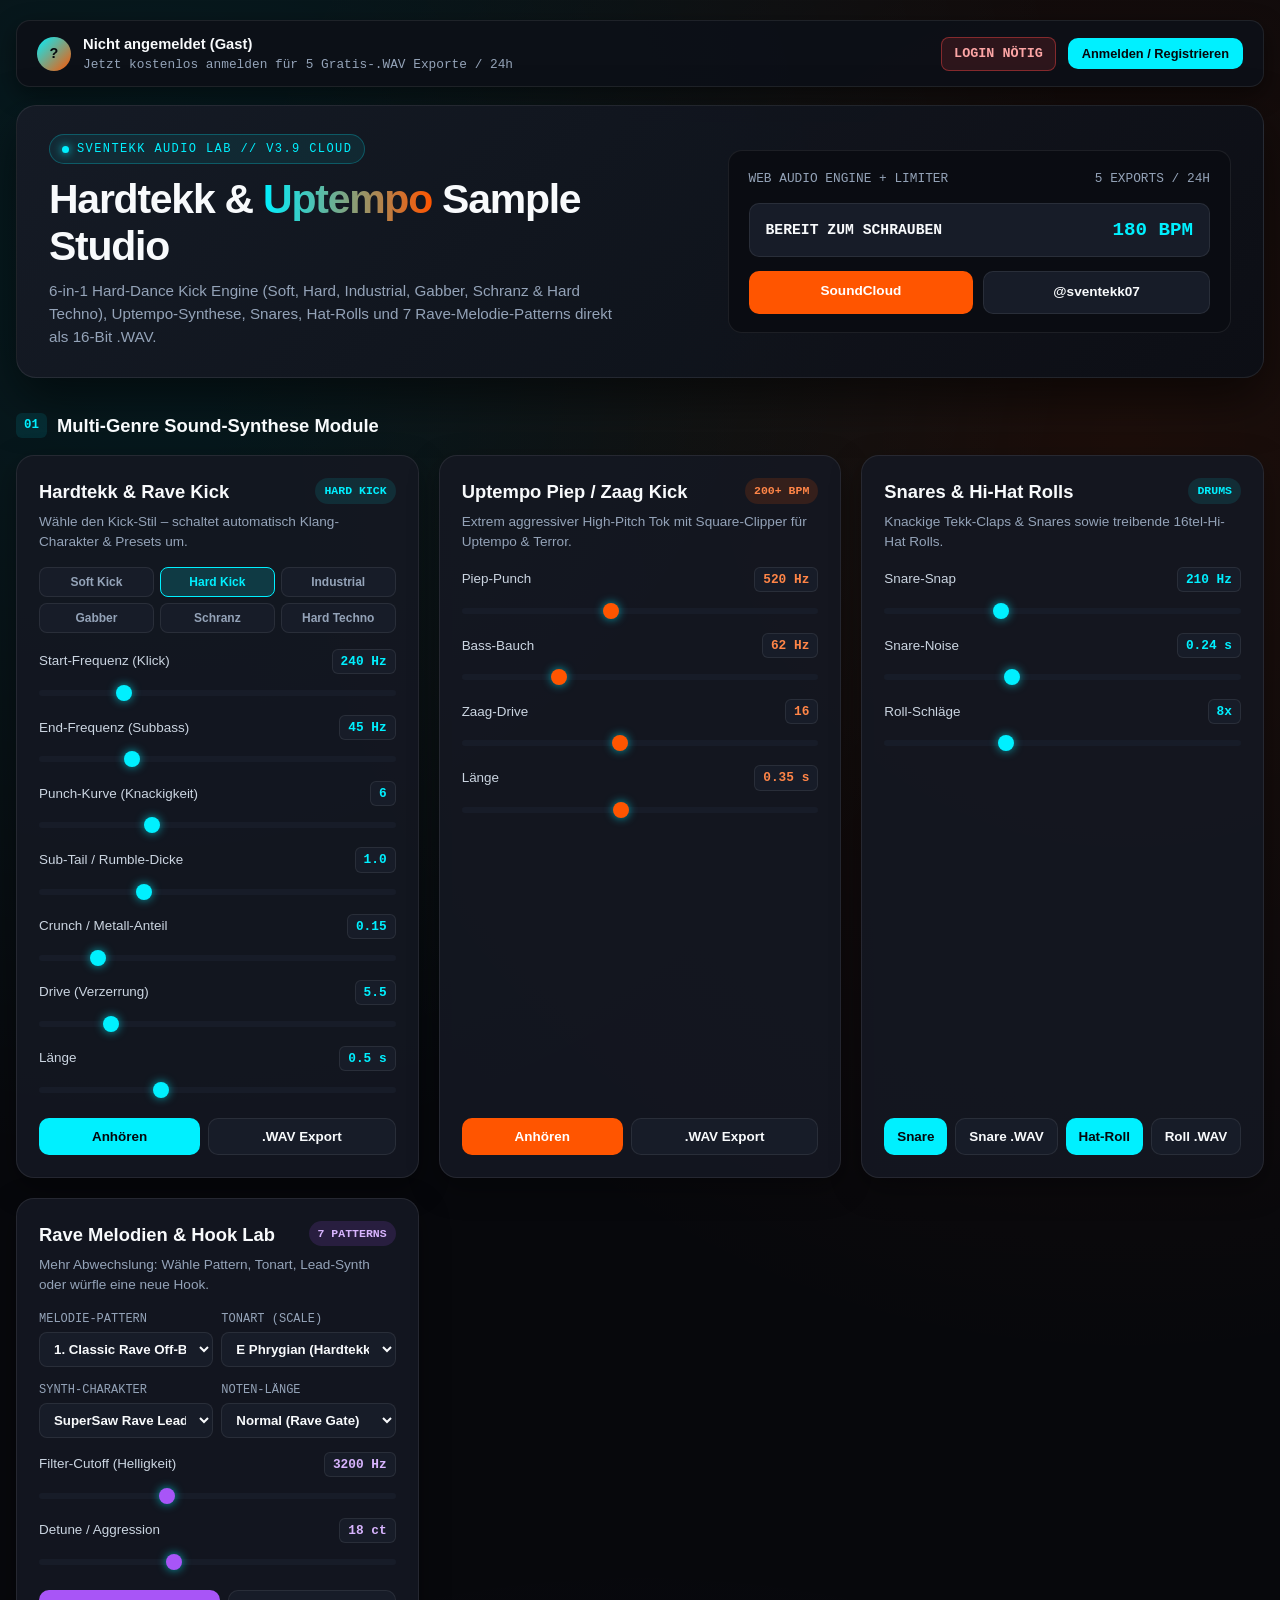
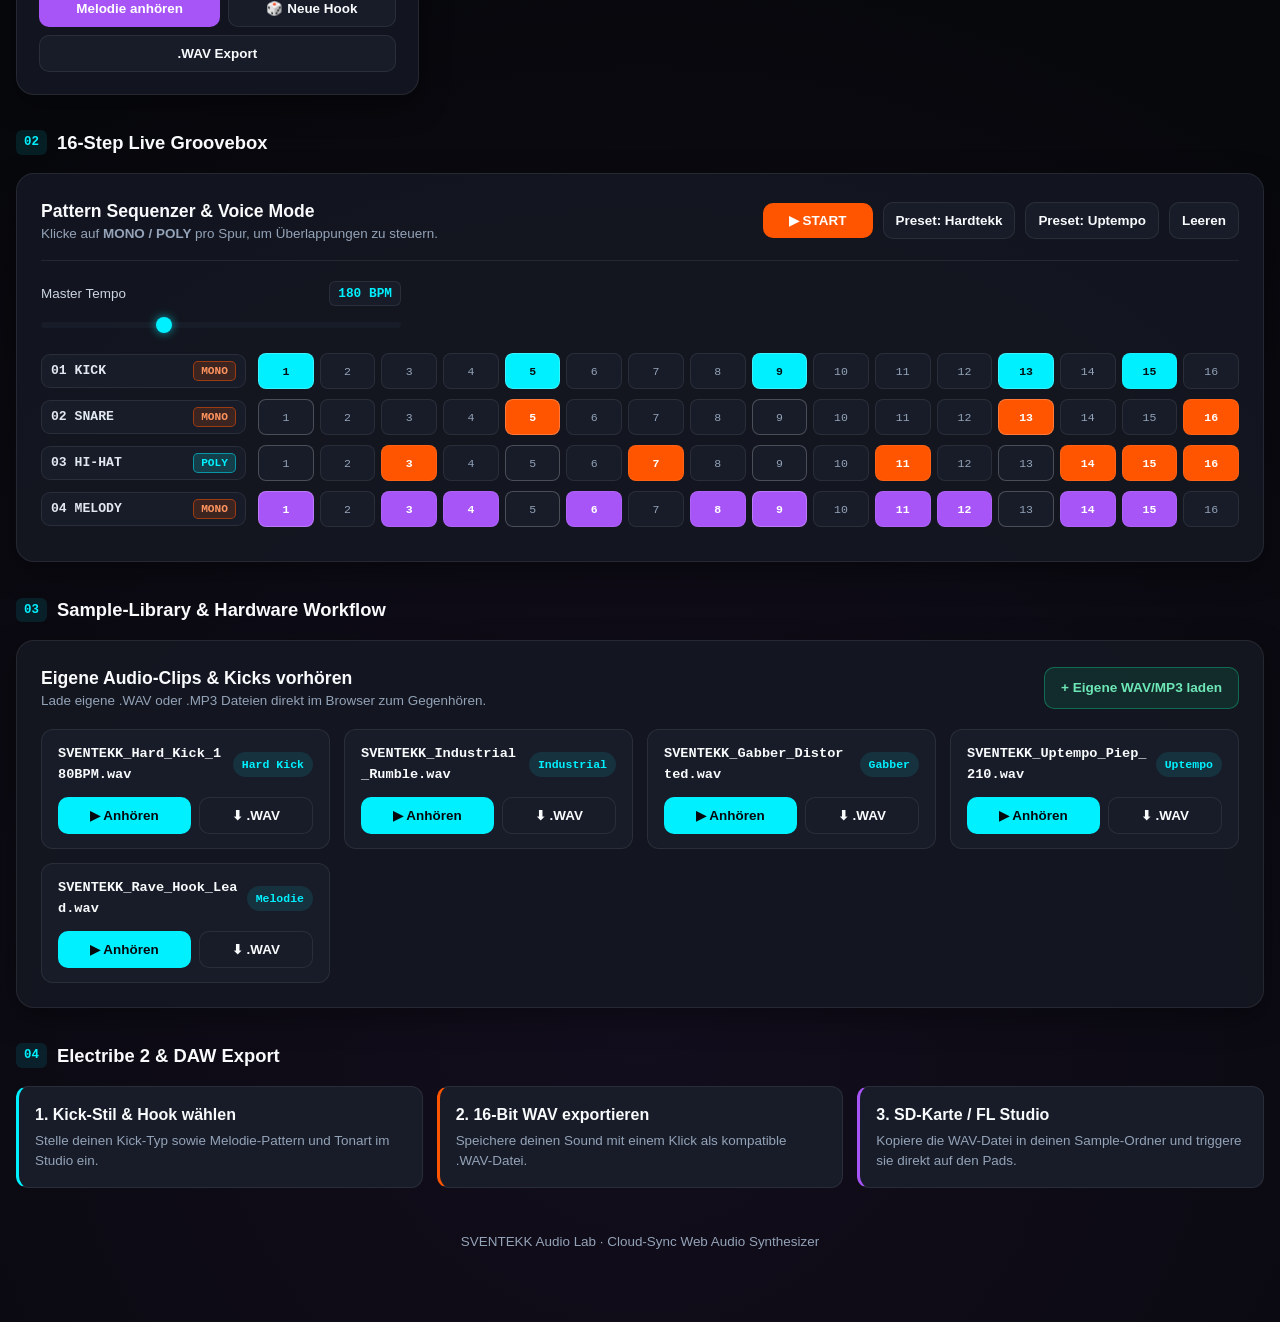
==== index.html @ d415428d "Add files via upload" ====
<!DOCTYPE html>
<html lang="de">
<head>
  <meta charset="UTF-8">
  <meta name="viewport" content="width=device-width, initial-scale=1.0, maximum-scale=5.0">
  <meta http-equiv="Content-Security-Policy" content="default-src 'self' 'unsafe-inline' blob: data:; connect-src 'self' https://zrdturntjcdvazyrrskk.supabase.co; media-src 'self' blob: data:; img-src 'self' data:;">
  <title>SVENTEKK // Hardtekk &amp; Uptempo Sample Studio</title>
  <style>
    :root {
      --bg-base: #07080c;
      --bg-surface: #0f1219;
      --bg-card: rgba(20, 24, 34, 0.9);
      --bg-input: #171c28;
      --border: rgba(255, 255, 255, 0.08);
      --border-hover: rgba(0, 240, 255, 0.38);
      --cyan: #00f0ff;
      --orange: #ff5500;
      --purple: #a855f7;
      --green: #10b981;
      --red: #ef4444;
      --text-main: #f8fafc;
      --text-dim: #94a3b8;
    }

    * {
      box-sizing: border-box;
      margin: 0;
      padding: 0;
    }

    html, body {
      max-width: 100%;
      overflow-x: hidden;
    }

    body {
      background-color: var(--bg-base);
      background-image:
        radial-gradient(circle at 12% 8%, rgba(0, 240, 255, 0.09), transparent 32%),
        radial-gradient(circle at 88% 15%, rgba(255, 85, 0, 0.09), transparent 34%),
        radial-gradient(circle at 50% 90%, rgba(168, 85, 247, 0.07), transparent 40%);
      color: var(--text-main);
      font-family: 'Inter', -apple-system, BlinkMacSystemFont, 'Segoe UI', Roboto, sans-serif;
      line-height: 1.5;
      padding: 20px 16px 70px;
    }

    .app-shell {
      max-width: 1280px;
      margin: 0 auto;
    }

    /* TOP ACCOUNT & CREDITS BAR */
    .account-topbar {
      background: rgba(13, 16, 24, 0.95);
      border: 1px solid var(--border);
      border-radius: 14px;
      padding: 12px 20px;
      margin-bottom: 18px;
      display: flex;
      flex-wrap: wrap;
      justify-content: space-between;
      align-items: center;
      gap: 12px;
      box-shadow: 0 8px 25px rgba(0, 0, 0, 0.45);
    }

    .user-info-group {
      display: flex;
      align-items: center;
      gap: 12px;
      flex-wrap: wrap;
    }

    .user-avatar {
      width: 34px;
      height: 34px;
      border-radius: 50%;
      background: linear-gradient(135deg, var(--cyan), var(--orange));
      color: #05080d;
      font-weight: 800;
      display: flex;
      align-items: center;
      justify-content: center;
      font-size: 0.9rem;
      flex-shrink: 0;
    }

    .credit-badge {
      font-family: monospace;
      font-size: 0.84rem;
      font-weight: 700;
      padding: 6px 12px;
      border-radius: 8px;
      background: rgba(0, 240, 255, 0.1);
      border: 1px solid rgba(0, 240, 255, 0.3);
      color: var(--cyan);
    }

    .credit-badge.empty {
      background: rgba(239, 68, 68, 0.14);
      border-color: rgba(239, 68, 68, 0.45);
      color: #fca5a5;
    }

    .credit-badge.vip {
      background: rgba(168, 85, 247, 0.16);
      border-color: rgba(168, 85, 247, 0.45);
      color: #e9d5ff;
    }

    .timer-text {
      font-family: monospace;
      font-size: 0.8rem;
      color: var(--text-dim);
    }

    /* MODAL OVERLAY */
    .modal-backdrop {
      position: fixed;
      inset: 0;
      background: rgba(4, 6, 10, 0.84);
      backdrop-filter: blur(8px);
      display: none;
      align-items: center;
      justify-content: center;
      padding: 16px;
      z-index: 9999;
      overflow-y: auto;
    }

    .modal-backdrop.open {
      display: flex;
    }

    .modal-card {
      width: 100%;
      max-width: 430px;
      background: #111520;
      border: 1px solid rgba(0, 240, 255, 0.28);
      border-radius: 18px;
      padding: 26px;
      box-shadow: 0 25px 60px rgba(0, 0, 0, 0.8);
      position: relative;
      margin: auto;
    }

    .modal-close {
      position: absolute;
      top: 12px;
      right: 14px;
      background: transparent;
      border: none;
      color: var(--text-dim);
      font-size: 1.5rem;
      width: 36px;
      height: 36px;
      cursor: pointer;
    }

    .auth-tabs {
      display: grid;
      grid-template-columns: 1fr 1fr;
      gap: 8px;
      background: var(--bg-input);
      padding: 5px;
      border-radius: 10px;
      margin: 16px 0;
    }

    .auth-tab {
      background: transparent;
      border: none;
      color: var(--text-dim);
      padding: 9px;
      border-radius: 7px;
      font-weight: 700;
      font-size: 0.85rem;
      cursor: pointer;
    }

    .auth-tab.active {
      background: var(--cyan);
      color: #05080d;
    }

    .form-field {
      display: flex;
      flex-direction: column;
      gap: 5px;
      margin-bottom: 12px;
    }

    .form-field label {
      font-size: 0.8rem;
      color: var(--text-dim);
      font-family: monospace;
    }

    .form-field input {
      background: var(--bg-input);
      border: 1px solid var(--border);
      border-radius: 9px;
      padding: 11px 12px;
      color: var(--text-main);
      font-size: 16px;
      outline: none;
    }

    .form-field input:focus {
      border-color: var(--cyan);
    }

    .security-note {
      font-size: 0.76rem;
      color: var(--text-dim);
      background: rgba(255, 255, 255, 0.03);
      border: 1px solid var(--border);
      padding: 8px 10px;
      border-radius: 8px;
      margin-bottom: 12px;
    }

    .auth-msg {
      font-size: 0.82rem;
      min-height: 20px;
      margin-bottom: 10px;
      color: #fca5a5;
      word-break: break-word;
    }

    /* HEADER */
    .hero-bar {
      background: linear-gradient(135deg, rgba(22, 27, 38, 0.95), rgba(12, 15, 22, 0.95));
      border: 1px solid var(--border);
      border-radius: 20px;
      padding: 28px 32px;
      margin-bottom: 30px;
      display: grid;
      grid-template-columns: 1.3fr 1fr;
      gap: 24px;
      align-items: center;
      box-shadow: 0 20px 50px rgba(0, 0, 0, 0.55);
    }

    .pill-badge {
      display: inline-flex;
      align-items: center;
      gap: 8px;
      font-family: monospace;
      font-size: 0.75rem;
      letter-spacing: 1.4px;
      text-transform: uppercase;
      color: var(--cyan);
      background: rgba(0, 240, 255, 0.08);
      border: 1px solid rgba(0, 240, 255, 0.25);
      padding: 5px 12px;
      border-radius: 999px;
      margin-bottom: 12px;
    }

    .live-dot {
      width: 7px;
      height: 7px;
      border-radius: 50%;
      background: var(--cyan);
      box-shadow: 0 0 8px var(--cyan);
    }

    h1 {
      font-size: clamp(1.8rem, 3.2vw, 2.6rem);
      font-weight: 800;
      letter-spacing: -0.03em;
      line-height: 1.15;
      margin-bottom: 10px;
    }

    h1 .accent {
      background: linear-gradient(90deg, var(--cyan), var(--orange));
      -webkit-background-clip: text;
      -webkit-text-fill-color: transparent;
    }

    .hero-desc {
      color: var(--text-dim);
      font-size: 0.95rem;
      max-width: 580px;
    }

    .studio-status-box {
      background: #0a0c12;
      border: 1px solid var(--border);
      border-radius: 14px;
      padding: 18px 20px;
      display: flex;
      flex-direction: column;
      gap: 14px;
    }

    .status-top {
      display: flex;
      justify-content: space-between;
      align-items: center;
      font-family: monospace;
      font-size: 0.8rem;
      color: var(--text-dim);
    }

    .status-display {
      display: flex;
      justify-content: space-between;
      align-items: center;
      gap: 10px;
      background: var(--bg-input);
      border: 1px solid var(--border);
      border-radius: 10px;
      padding: 12px 16px;
    }

    #studio-status-text {
      font-family: monospace;
      font-size: 0.92rem;
      font-weight: 700;
      color: var(--text-main);
    }

    .bpm-readout {
      font-family: monospace;
      font-size: 1.2rem;
      font-weight: 800;
      color: var(--cyan);
      white-space: nowrap;
    }

    .social-row {
      display: flex;
      gap: 10px;
      flex-wrap: wrap;
    }

    .nav-pill {
      flex: 1;
      text-align: center;
      text-decoration: none;
      font-size: 0.85rem;
      font-weight: 700;
      padding: 10px 14px;
      border-radius: 10px;
      transition: 0.2s ease;
    }

    .nav-pill.primary {
      background: var(--orange);
      color: #fff;
    }

    .nav-pill.secondary {
      background: var(--bg-input);
      color: var(--text-main);
      border: 1px solid var(--border);
    }

    /* SECTIONS */
    .section-head {
      display: flex;
      align-items: center;
      justify-content: space-between;
      margin: 34px 0 16px;
      gap: 12px;
    }

    .section-title {
      font-size: 1.15rem;
      font-weight: 700;
      display: flex;
      align-items: center;
      gap: 10px;
    }

    .section-num {
      font-family: monospace;
      font-size: 0.78rem;
      color: var(--cyan);
      background: rgba(0, 240, 255, 0.1);
      padding: 3px 8px;
      border-radius: 6px;
      flex-shrink: 0;
    }

    /* GENERATOR GRID */
    .modules-grid {
      display: grid;
      grid-template-columns: repeat(auto-fit, minmax(355px, 1fr));
      gap: 20px;
    }

    .synth-card {
      background: var(--bg-card);
      border: 1px solid var(--border);
      border-radius: 18px;
      padding: 22px;
      display: flex;
      flex-direction: column;
      justify-content: space-between;
      box-shadow: 0 10px 30px rgba(0, 0, 0, 0.35);
      transition: transform 0.2s ease, border-color 0.2s ease;
    }

    .synth-card:hover {
      transform: translateY(-3px);
      border-color: var(--border-hover);
    }

    .card-top {
      display: flex;
      justify-content: space-between;
      align-items: flex-start;
      gap: 8px;
      margin-bottom: 6px;
    }

    .card-top h3 {
      font-size: 1.15rem;
      font-weight: 700;
    }

    .chip {
      font-family: monospace;
      font-size: 0.72rem;
      font-weight: 700;
      padding: 4px 9px;
      border-radius: 999px;
      background: rgba(0, 240, 255, 0.1);
      color: var(--cyan);
      white-space: nowrap;
    }

    .chip.orange {
      background: rgba(255, 85, 0, 0.14);
      color: #ff8547;
    }

    .chip.purple {
      background: rgba(168, 85, 247, 0.15);
      color: #d8b4fe;
    }

    .card-sub {
      color: var(--text-dim);
      font-size: 0.85rem;
      margin-bottom: 14px;
    }

    .style-pills {
      display: grid;
      grid-template-columns: repeat(3, 1fr);
      gap: 6px;
      margin-bottom: 16px;
    }

    .style-btn {
      background: var(--bg-input);
      color: var(--text-dim);
      border: 1px solid var(--border);
      border-radius: 8px;
      padding: 7px 6px;
      font-size: 0.75rem;
      font-weight: 700;
      cursor: pointer;
      transition: 0.12s;
      text-align: center;
      touch-action: manipulation;
    }

    .style-btn.active {
      background: rgba(0, 240, 255, 0.16);
      border-color: var(--cyan);
      color: var(--cyan);
    }

    .select-row {
      display: grid;
      grid-template-columns: 1fr 1fr;
      gap: 8px;
      margin-bottom: 14px;
    }

    .select-group {
      display: flex;
      flex-direction: column;
      gap: 4px;
    }

    .select-group span {
      font-size: 0.75rem;
      color: var(--text-dim);
      font-family: monospace;
    }

    select {
      background: var(--bg-input);
      color: var(--text-main);
      border: 1px solid var(--border);
      border-radius: 8px;
      padding: 8px 10px;
      font-size: 0.83rem;
      font-weight: 600;
      outline: none;
      cursor: pointer;
      width: 100%;
    }

    .sliders {
      display: grid;
      gap: 12px;
      margin-bottom: 18px;
    }

    .slider-item label {
      display: flex;
      justify-content: space-between;
      align-items: center;
      font-size: 0.84rem;
      color: #cbd5e1;
      margin-bottom: 5px;
    }

    .val-pill {
      font-family: monospace;
      font-size: 0.8rem;
      font-weight: 700;
      color: var(--cyan);
      background: var(--bg-input);
      padding: 2px 8px;
      border-radius: 6px;
      border: 1px solid var(--border);
    }

    .orange-theme .val-pill { color: #ff8547; }
    .purple-theme .val-pill { color: #d8b4fe; }

    input[type="range"] {
      -webkit-appearance: none;
      width: 100%;
      height: 6px;
      background: var(--bg-input);
      border-radius: 999px;
      outline: none;
      touch-action: pan-y;
    }

    input[type="range"]::-webkit-slider-thumb {
      -webkit-appearance: none;
      width: 16px;
      height: 16px;
      border-radius: 50%;
      background: var(--cyan);
      cursor: pointer;
      box-shadow: 0 0 10px rgba(0, 240, 255, 0.65);
    }

    .orange-theme input[type="range"]::-webkit-slider-thumb { background: var(--orange); }
    .purple-theme input[type="range"]::-webkit-slider-thumb { background: var(--purple); }

    .actions {
      display: flex;
      flex-wrap: wrap;
      gap: 8px;
    }

    .btn {
      flex: 1 1 auto;
      padding: 10px 12px;
      font-size: 0.84rem;
      font-weight: 700;
      border: none;
      border-radius: 10px;
      cursor: pointer;
      transition: 0.15s ease;
      text-align: center;
      text-decoration: none;
      touch-action: manipulation;
    }

    .btn:active { transform: scale(0.97); }
    .btn:disabled { opacity: 0.55; cursor: not-allowed; }
    .btn-cyan { background: var(--cyan); color: #05080d; }
    .btn-orange { background: var(--orange); color: #ffffff; }
    .btn-purple { background: var(--purple); color: #ffffff; }
    .btn-ghost { background: var(--bg-input); color: var(--text-main); border: 1px solid var(--border); }

    /* SEQUENZER */
    .panel-box {
      background: var(--bg-card);
      border: 1px solid var(--border);
      border-radius: 18px;
      padding: 24px;
      box-shadow: 0 10px 30px rgba(0, 0, 0, 0.35);
    }

    .seq-header {
      display: flex;
      flex-wrap: wrap;
      justify-content: space-between;
      align-items: center;
      gap: 14px;
      margin-bottom: 20px;
      padding-bottom: 16px;
      border-bottom: 1px solid var(--border);
    }

    .seq-tools {
      display: flex;
      flex-wrap: wrap;
      align-items: center;
      gap: 10px;
    }

    .seq-row {
      display: grid;
      grid-template-columns: 205px 1fr;
      align-items: center;
      gap: 12px;
      margin-bottom: 10px;
    }

    .seq-track-controls {
      display: flex;
      align-items: center;
      justify-content: space-between;
      gap: 6px;
      background: var(--bg-input);
      padding: 6px 9px;
      border-radius: 9px;
      border: 1px solid var(--border);
    }

    .seq-label {
      font-family: monospace;
      font-size: 0.82rem;
      font-weight: 700;
      color: #e2e8f0;
    }

    .voice-btn {
      font-family: monospace;
      font-size: 0.7rem;
      font-weight: 800;
      padding: 3px 7px;
      border-radius: 5px;
      cursor: pointer;
      border: 1px solid rgba(255, 85, 0, 0.5);
      background: rgba(255, 85, 0, 0.16);
      color: #ff945e;
      touch-action: manipulation;
    }

    .voice-btn.poly {
      border-color: rgba(0, 240, 255, 0.5);
      background: rgba(0, 240, 255, 0.16);
      color: var(--cyan);
    }

    .seq-steps {
      display: grid;
      grid-template-columns: repeat(16, 1fr);
      gap: 6px;
    }

    .step-btn {
      height: 36px;
      background: var(--bg-input);
      border: 1px solid var(--border);
      border-radius: 8px;
      cursor: pointer;
      display: flex;
      align-items: center;
      justify-content: center;
      font-family: monospace;
      font-size: 0.72rem;
      color: var(--text-dim);
      user-select: none;
      touch-action: manipulation;
    }

    .step-btn:nth-child(4n + 1) { border-color: rgba(255, 255, 255, 0.22); }
    .step-btn.on { background: var(--orange); color: #ffffff; font-weight: 700; }
    .step-btn.on.cyan { background: var(--cyan); color: #041014; }
    .step-btn.on.purple { background: var(--purple); color: #ffffff; }
    .step-btn.now { outline: 2px solid #ffffff; transform: scale(1.07); }

    /* SAMPLE LIBRARY */
    .library-header {
      display: flex;
      flex-wrap: wrap;
      justify-content: space-between;
      align-items: center;
      gap: 14px;
      margin-bottom: 18px;
    }

    .upload-btn {
      background: rgba(16, 185, 129, 0.14);
      border: 1px solid rgba(16, 185, 129, 0.45);
      color: #6ee7b7;
      padding: 10px 16px;
      border-radius: 10px;
      font-size: 0.85rem;
      font-weight: 700;
      cursor: pointer;
      display: inline-flex;
      align-items: center;
      gap: 8px;
    }

    .sample-grid {
      display: grid;
      grid-template-columns: repeat(auto-fit, minmax(280px, 1fr));
      gap: 14px;
    }

    .sample-item {
      background: var(--bg-input);
      border: 1px solid var(--border);
      border-radius: 12px;
      padding: 14px 16px;
      display: flex;
      flex-direction: column;
      gap: 12px;
    }

    .sample-top {
      display: flex;
      justify-content: space-between;
      align-items: center;
      gap: 8px;
    }

    .sample-title {
      font-family: monospace;
      font-size: 0.85rem;
      font-weight: 700;
      color: var(--text-main);
      word-break: break-all;
    }

    .workflow-grid {
      display: grid;
      grid-template-columns: repeat(auto-fit, minmax(250px, 1fr));
      gap: 14px;
    }

    .wf-step {
      background: var(--bg-input);
      border: 1px solid var(--border);
      border-left: 3px solid var(--cyan);
      border-radius: 12px;
      padding: 16px;
    }

    /* VIP ADMIN LOGINS TABLE */
    .admin-table {
      width: 100%;
      border-collapse: collapse;
      font-family: monospace;
      font-size: 0.82rem;
      margin-top: 12px;
    }

    .admin-table th, .admin-table td {
      text-align: left;
      padding: 10px 12px;
      border-bottom: 1px solid var(--border);
    }

    .admin-table th {
      color: var(--cyan);
      background: var(--bg-input);
    }

    footer {
      text-align: center;
      color: var(--text-dim);
      font-size: 0.84rem;
      margin-top: 44px;
    }

    /* =========================================================================
       MOBILE OPTIMIERUNG (SMARTPHONES)
       ========================================================================= */
    @media (max-width: 767px) {
      body { padding: 10px 10px 44px; }
      .account-topbar { padding: 8px 10px; margin-bottom: 10px; border-radius: 10px; gap: 8px; }
      .user-avatar { width: 28px; height: 28px; font-size: 0.78rem; }
      .credit-badge { font-size: 0.72rem; padding: 4px 8px; }
      .timer-text { font-size: 0.7rem; }
      .hero-bar { grid-template-columns: 1fr; padding: 14px; gap: 12px; margin-bottom: 16px; border-radius: 14px; }
      .pill-badge { font-size: 0.65rem; padding: 3px 9px; margin-bottom: 6px; }
      h1 { font-size: 1.35rem; margin-bottom: 4px; }
      .hero-desc { font-size: 0.78rem; line-height: 1.35; }
      .studio-status-box { padding: 10px 12px; gap: 8px; }
      .status-display { padding: 8px 10px; }
      #studio-status-text { font-size: 0.78rem; }
      .bpm-readout { font-size: 0.95rem; }
      .nav-pill { padding: 7px 10px; font-size: 0.75rem; }
      .section-head { margin: 18px 0 10px; }
      .section-title { font-size: 0.95rem; }
      .modules-grid { grid-template-columns: 1fr; gap: 12px; }
      .synth-card { padding: 13px; border-radius: 13px; }
      .card-top h3 { font-size: 0.98rem; }
      .card-sub { font-size: 0.75rem; margin-bottom: 9px; }
      .style-pills { gap: 4px; margin-bottom: 10px; }
      .style-btn { padding: 5px 4px; font-size: 0.68rem; }
      .select-row { gap: 6px; margin-bottom: 9px; }
      select { padding: 6px 8px; font-size: 0.76rem; }
      .sliders { gap: 7px; margin-bottom: 11px; }
      .slider-item label { font-size: 0.75rem; margin-bottom: 3px; }
      .val-pill { font-size: 0.7rem; padding: 1px 6px; }
      input[type="range"] { height: 5px; }
      input[type="range"]::-webkit-slider-thumb { width: 14px; height: 14px; }
      .btn { padding: 7px 9px; font-size: 0.76rem; border-radius: 8px; }
      .panel-box { padding: 13px; border-radius: 13px; }
      .seq-header { margin-bottom: 12px; padding-bottom: 10px; gap: 8px; }
      .seq-row { grid-template-columns: 1fr; gap: 5px; margin-bottom: 8px; }
      .seq-steps { grid-template-columns: repeat(8, 1fr); gap: 4px; }
      .step-btn { height: 28px; font-size: 0.66rem; border-radius: 6px; }
      .sample-grid, .workflow-grid { grid-template-columns: 1fr; gap: 10px; }
      .modal-card { padding: 18px 16px; }
    }

    @media (max-width: 960px) and (max-height: 540px) and (orientation: landscape) {
      body { padding: 8px 12px 30px; }
      .account-topbar { padding: 6px 12px; margin-bottom: 8px; border-radius: 10px; }
      .user-avatar { width: 24px; height: 24px; font-size: 0.72rem; }
      .credit-badge { font-size: 0.7rem; padding: 3px 7px; }
      .timer-text { font-size: 0.68rem; }
      .hero-bar { grid-template-columns: 1.2fr 1fr; padding: 12px 14px; gap: 12px; margin-bottom: 14px; border-radius: 12px; }
      .pill-badge { font-size: 0.62rem; padding: 2px 8px; margin-bottom: 4px; }
      h1 { font-size: 1.2rem; margin-bottom: 3px; }
      .hero-desc { font-size: 0.72rem; line-height: 1.3; }
      .studio-status-box { padding: 8px 10px; gap: 6px; }
      .status-top { font-size: 0.66rem; }
      .status-display { padding: 6px 8px; }
      #studio-status-text { font-size: 0.72rem; }
      .bpm-readout { font-size: 0.9rem; }
      .nav-pill { padding: 5px 8px; font-size: 0.7rem; }
      .section-head { margin: 14px 0 8px; }
      .section-title { font-size: 0.9rem; }
      .modules-grid { grid-template-columns: repeat(2, 1fr); gap: 10px; }
      .synth-card { padding: 10px 12px; border-radius: 12px; }
      .synth-card:hover { transform: none; }
      .card-top { margin-bottom: 3px; }
      .card-top h3 { font-size: 0.92rem; }
      .chip { font-size: 0.64rem; padding: 2px 7px; }
      .card-sub { font-size: 0.7rem; margin-bottom: 7px; line-height: 1.25; }
      .style-pills { gap: 4px; margin-bottom: 8px; }
      .style-btn { padding: 4px 3px; font-size: 0.65rem; border-radius: 6px; }
      .select-row { gap: 6px; margin-bottom: 7px; }
      .select-group span { font-size: 0.65rem; }
      select { padding: 4px 6px; font-size: 0.72rem; }
      .sliders { gap: 5px; margin-bottom: 8px; }
      .slider-item label { font-size: 0.7rem; margin-bottom: 2px; }
      .val-pill { font-size: 0.66rem; padding: 1px 5px; }
      input[type="range"] { height: 4px; }
      input[type="range"]::-webkit-slider-thumb { width: 12px; height: 12px; }
      .actions { gap: 5px; }
      .btn { padding: 6px 8px; font-size: 0.72rem; border-radius: 7px; }
      .panel-box { padding: 12px; border-radius: 12px; }
      .seq-header { margin-bottom: 10px; padding-bottom: 8px; gap: 8px; }
      .seq-header h3 { font-size: 0.92rem; }
      .seq-row { grid-template-columns: 145px 1fr; gap: 8px; margin-bottom: 6px; }
      .seq-track-controls { padding: 4px 6px; }
      .seq-label { font-size: 0.7rem; }
      .voice-btn { font-size: 0.62rem; padding: 2px 5px; }
      .seq-steps { grid-template-columns: repeat(16, 1fr); gap: 3px; }
      .step-btn { height: 26px; font-size: 0.62rem; border-radius: 5px; }
      .modal-card { padding: 14px 16px; max-width: 460px; }
      .form-field { margin-bottom: 8px; }
      .form-field input { padding: 7px 10px; font-size: 14px; }
    }
  </style>
</head>
<body>
  <!-- LOGIN / REGISTER MODAL -->
  <div id="auth-modal" class="modal-backdrop">
    <div class="modal-card">
      <button class="modal-close" onclick="closeAuthModal()">&times;</button>
      <div class="pill-badge" style="margin-bottom: 6px;">SVENTEKK CLOUD ACCOUNT</div>
      <h2 id="auth-modal-title" style="font-size: 1.35rem;">Anmelden &amp; Sounds bauen</h2>
      <p style="color: var(--text-dim); font-size: 0.85rem; margin-top: 4px;">
        Kostenloses Konto: <strong>5 Gratis-.WAV Exporte</strong> alle 24 Stunden.
      </p>

      <div class="auth-tabs">
        <button id="tab-login" class="auth-tab active" onclick="switchAuthTab('login')">Anmelden</button>
        <button id="tab-register" class="auth-tab" onclick="switchAuthTab('register')">Registrieren</button>
      </div>

      <div class="form-field">
        <label>BENUTZERNAME</label>
        <input type="text" id="auth-username" maxlength="24" autocomplete="username" placeholder="z.B. sventekk07">
      </div>

      <div class="form-field">
        <label>PASSWORT</label>
        <input type="password" id="auth-password" maxlength="64" autocomplete="current-password" placeholder="••••••••">
      </div>

      <div class="form-field" id="vip-field" style="display: none;">
        <label>CREATOR / VIP CODE (OPTIONAL)</label>
        <input type="password" id="auth-vipcode" maxlength="32" placeholder="Leer lassen für Free-Account">
      </div>

      <div class="security-note">
        🔒 <strong>Cloud-Sync &amp; Sicherheit:</strong> Dein Passwort wird vor dem Senden per SHA-256 gehasht. Dein Login bleibt gespeichert.
      </div>

      <div id="auth-error" class="auth-msg"></div>

      <button id="btn-auth-submit" class="btn btn-cyan" style="width: 100%;" onclick="submitAuth()">Weiter ins Studio</button>
    </div>
  </div>

  <!-- LIMIT ERREICHT (24H COOLDOWN) MODAL -->
  <div id="limit-modal" class="modal-backdrop">
    <div class="modal-card" style="border-color: rgba(255, 85, 0, 0.45); text-align: center;">
      <button class="modal-close" onclick="closeLimitModal()">&times;</button>
      <div class="pill-badge" style="color: #ff8547; border-color: rgba(255, 85, 0, 0.4);">FREE LIMIT ERREICHT</div>
      <h2 style="font-size: 1.35rem; margin-bottom: 8px;">5 / 5 Gratis-Exporte verbraucht</h2>
      <p style="color: var(--text-dim); font-size: 0.88rem; margin-bottom: 16px;">
        Dein kostenloses Tageslimit wird automatisch in 24 Stunden zurückgesetzt:
      </p>

      <div style="background: var(--bg-input); border: 1px solid var(--border); border-radius: 12px; padding: 14px; margin-bottom: 18px;">
        <div style="font-size: 0.75rem; color: var(--text-dim); font-family: monospace;">NÄCHSTER RESET IN</div>
        <div id="modal-countdown" style="font-family: monospace; font-size: 1.5rem; font-weight: 800; color: var(--cyan);">23:59:59</div>
      </div>

      <div style="display: flex; gap: 8px;">
        <button class="btn btn-ghost" onclick="closeLimitModal()">Okay</button>
        <button class="btn btn-purple" style="width: auto; flex: 1;" onclick="unlockVipPrompt()">VIP-Code eingeben</button>
      </div>
    </div>
  </div>

  <div class="app-shell">
    <!-- ACCOUNT & 24H CREDIT BAR -->
    <div class="account-topbar">
      <div class="user-info-group">
        <div class="user-avatar" id="ui-avatar">?</div>
        <div>
          <div style="font-weight: 700; font-size: 0.92rem;" id="ui-username">Verbinde Cloud...</div>
          <div class="timer-text" id="ui-reset-timer">Bitte anmelden für 5 Gratis-.WAV Exporte / 24h</div>
        </div>
      </div>

      <div class="user-info-group">
        <div class="credit-badge" id="ui-credits-badge">0 / 5 FREE</div>
        <button id="btn-open-login" class="btn btn-cyan" style="padding: 8px 14px; font-size: 0.8rem;" onclick="openAuthModal('login')">
          Anmelden / Registrieren
        </button>
        <button id="btn-logout" class="btn btn-ghost" style="padding: 8px 14px; font-size: 0.8rem; display: none;" onclick="logoutUser()">
          Abmelden
        </button>
      </div>
    </div>

    <!-- HEADER -->
    <header class="hero-bar">
      <div>
        <div class="pill-badge"><span class="live-dot"></span> SVENTEKK AUDIO LAB // V3.9 CLOUD</div>
        <h1>Hardtekk &amp; <span class="accent">Uptempo</span> Sample Studio</h1>
        <p class="hero-desc">
          6-in-1 Hard-Dance Kick Engine (Soft, Hard, Industrial, Gabber, Schranz &amp; Hard Techno),
          Uptempo-Synthese, Snares, Hat-Rolls und 7 Rave-Melodie-Patterns direkt als 16-Bit .WAV.
        </p>
      </div>

      <div class="studio-status-box">
        <div class="status-top">
          <span>WEB AUDIO ENGINE + LIMITER</span>
          <span>5 EXPORTS / 24H</span>
        </div>
        <div class="status-display">
          <span id="studio-status-text">BEREIT ZUM SCHRAUBEN</span>
          <span class="bpm-readout"><span id="header-bpm">180</span> BPM</span>
        </div>
        <div class="social-row">
          <a class="nav-pill primary" href="https://soundcloud.com" target="_blank" rel="noopener noreferrer">SoundCloud</a>
          <a class="nav-pill secondary" href="https://www.tiktok.com/@sventekk07" target="_blank" rel="noopener noreferrer">@sventekk07</a>
        </div>
      </div>
    </header>

    <!-- 01: SYNTH GENERATOREN -->
    <div class="section-head">
      <h2 class="section-title"><span class="section-num">01</span> Multi-Genre Sound-Synthese Module</h2>
    </div>

    <div class="modules-grid">
      <!-- 1. HARDTEKK / MULTI-GENRE KICK -->
      <div class="synth-card">
        <div>
          <div class="card-top">
            <h3>Hardtekk &amp; Rave Kick</h3>
            <span class="chip" id="kick-mode-badge">HARD KICK</span>
          </div>
          <p class="card-sub">Wähle den Kick-Stil – schaltet automatisch Klang-Charakter &amp; Presets um.</p>

          <div class="style-pills">
            <button type="button" class="style-btn" data-mode="soft" onclick="setKickMode('soft')">Soft Kick</button>
            <button type="button" class="style-btn active" data-mode="hard" onclick="setKickMode('hard')">Hard Kick</button>
            <button type="button" class="style-btn" data-mode="industrial" onclick="setKickMode('industrial')">Industrial</button>
            <button type="button" class="style-btn" data-mode="gabber" onclick="setKickMode('gabber')">Gabber</button>
            <button type="button" class="style-btn" data-mode="schranz" onclick="setKickMode('schranz')">Schranz</button>
            <button type="button" class="style-btn" data-mode="hardtechno" onclick="setKickMode('hardtechno')">Hard Techno</button>
          </div>

          <div class="sliders">
            <div class="slider-item">
              <label>Start-Frequenz (Klick) <span class="val-pill"><span id="val-start">240</span> Hz</span></label>
              <input type="range" id="start_hz" min="90" max="750" value="240"
                oninput="document.getElementById('val-start').innerText = this.value">
            </div>
            <div class="slider-item">
              <label>End-Frequenz (Subbass) <span class="val-pill"><span id="val-end">45</span> Hz</span></label>
              <input type="range" id="end_hz" min="30" max="90" value="45"
                oninput="document.getElementById('val-end').innerText = this.value">
            </div>
            <div class="slider-item">
              <label>Punch-Kurve (Knackigkeit) <span class="val-pill" id="val-punch">6</span></label>
              <input type="range" id="kick_punch" min="2" max="15" step="1" value="6"
                oninput="document.getElementById('val-punch').innerText = this.value">
            </div>
            <div class="slider-item">
              <label>Sub-Tail / Rumble-Dicke <span class="val-pill" id="val-tail">1.0</span></label>
              <input type="range" id="kick_tail" min="0.4" max="2.5" step="0.1" value="1.0"
                oninput="document.getElementById('val-tail').innerText = this.value">
            </div>
            <div class="slider-item">
              <label>Crunch / Metall-Anteil <span class="val-pill" id="val-crunch">0.15</span></label>
              <input type="range" id="kick_crunch" min="0" max="1.0" step="0.05" value="0.15"
                oninput="document.getElementById('val-crunch').innerText = this.value">
            </div>
            <div class="slider-item">
              <label>Drive (Verzerrung) <span class="val-pill" id="val-drive">5.5</span></label>
              <input type="range" id="drive" min="1" max="25" step="0.5" value="5.5"
                oninput="document.getElementById('val-drive').innerText = this.value">
            </div>
            <div class="slider-item">
              <label>Länge <span class="val-pill"><span id="val-dauer">0.5</span> s</span></label>
              <input type="range" id="dauer" min="0.2" max="1.1" step="0.05" value="0.5"
                oninput="document.getElementById('val-dauer').innerText = this.value">
            </div>
          </div>
        </div>
        <div class="actions">
          <button type="button" class="btn btn-cyan" onclick="playHardtekkKick()">Anhören</button>
          <button type="button" class="btn btn-ghost" onclick="downloadHardtekkKick()">.WAV Export</button>
        </div>
      </div>

      <!-- 2. UPTEMPO KICK -->
      <div class="synth-card orange-theme">
        <div>
          <div class="card-top">
            <h3>Uptempo Piep / Zaag Kick</h3>
            <span class="chip orange">200+ BPM</span>
          </div>
          <p class="card-sub">Extrem aggressiver High-Pitch Tok mit Square-Clipper für Uptempo &amp; Terror.</p>
          <div class="sliders">
            <div class="slider-item">
              <label>Piep-Punch <span class="val-pill"><span id="val-up-start">520</span> Hz</span></label>
              <input type="range" id="up_start" min="250" max="900" value="520"
                oninput="document.getElementById('val-up-start').innerText = this.value">
            </div>
            <div class="slider-item">
              <label>Bass-Bauch <span class="val-pill"><span id="val-up-end">62</span> Hz</span></label>
              <input type="range" id="up_end" min="45" max="110" value="62"
                oninput="document.getElementById('val-up-end').innerText = this.value">
            </div>
            <div class="slider-item">
              <label>Zaag-Drive <span class="val-pill" id="val-up-drive">16</span></label>
              <input type="range" id="up_drive" min="5" max="30" step="1" value="16"
                oninput="document.getElementById('val-up-drive').innerText = this.value">
            </div>
            <div class="slider-item">
              <label>Länge <span class="val-pill"><span id="val-up-dauer">0.35</span> s</span></label>
              <input type="range" id="up_dauer" min="0.15" max="0.6" step="0.05" value="0.35"
                oninput="document.getElementById('val-up-dauer').innerText = this.value">
            </div>
          </div>
        </div>
        <div class="actions">
          <button type="button" class="btn btn-orange" onclick="playUptempoKick()">Anhören</button>
          <button type="button" class="btn btn-ghost" onclick="downloadUptempoKick()">.WAV Export</button>
        </div>
      </div>

      <!-- 3. SNARE & HAT ROLLS -->
      <div class="synth-card">
        <div>
          <div class="card-top">
            <h3>Snares &amp; Hi-Hat Rolls</h3>
            <span class="chip">DRUMS</span>
          </div>
          <p class="card-sub">Knackige Tekk-Claps &amp; Snares sowie treibende 16tel-Hi-Hat Rolls.</p>
          <div class="sliders">
            <div class="slider-item">
              <label>Snare-Snap <span class="val-pill"><span id="val-snare-tone">210</span> Hz</span></label>
              <input type="range" id="snare_tone" min="130" max="380" value="210"
                oninput="document.getElementById('val-snare-tone').innerText = this.value">
            </div>
            <div class="slider-item">
              <label>Snare-Noise <span class="val-pill"><span id="val-snare-len">0.24</span> s</span></label>
              <input type="range" id="snare_len" min="0.1" max="0.5" step="0.02" value="0.24"
                oninput="document.getElementById('val-snare-len').innerText = this.value">
            </div>
            <div class="slider-item">
              <label>Roll-Schläge <span class="val-pill"><span id="val-hat-hits">8</span>x</span></label>
              <input type="range" id="hat_hits" min="4" max="16" step="2" value="8"
                oninput="document.getElementById('val-hat-hits').innerText = this.value">
            </div>
          </div>
        </div>
        <div class="actions">
          <button type="button" class="btn btn-cyan" onclick="playSnare()">Snare</button>
          <button type="button" class="btn btn-ghost" onclick="downloadSnare()">Snare .WAV</button>
          <button type="button" class="btn btn-cyan" onclick="playHatRoll()">Hat-Roll</button>
          <button type="button" class="btn btn-ghost" onclick="downloadHatRoll()">Roll .WAV</button>
        </div>
      </div>

      <!-- 4. ERWEITERTER RAVE MELODIEN GENERATOR -->
      <div class="synth-card purple-theme">
        <div>
          <div class="card-top">
            <h3>Rave Melodien &amp; Hook Lab</h3>
            <span class="chip purple">7 PATTERNS</span>
          </div>
          <p class="card-sub">Mehr Abwechslung: Wähle Pattern, Tonart, Lead-Synth oder würfle eine neue Hook.</p>

          <div class="select-row">
            <div class="select-group">
              <span>MELODIE-PATTERN</span>
              <select id="melody_pattern" onchange="buildMelodyNotes()">
                <option value="offbeat">1. Classic Rave Off-Beat</option>
                <option value="staircase">2. Hardtekk Staircase</option>
                <option value="frenzy">3. Uptempo Frenzy</option>
                <option value="acid">4. Hypnotic Acid Roll</option>
                <option value="anthem">5. Dark Trance Anthem</option>
                <option value="octave">6. Octave Bounce Hook</option>
                <option value="random">7. Random Rave Hook 🎲</option>
              </select>
            </div>
            <div class="select-group">
              <span>TONART (SCALE)</span>
              <select id="melody_scale" onchange="buildMelodyNotes()">
                <option value="phrygian">E Phrygian (Hardtekk)</option>
                <option value="aminor">A-Moll (Rave Classic)</option>
                <option value="fminor">F-Moll (Dark Uptempo)</option>
                <option value="dminor">D-Moll (Hardstyle)</option>
                <option value="harmonic">G Harmonic Minor (Ostblock)</option>
                <option value="cminor">C-Moll (Industrial)</option>
                <option value="major">C-Dur (Euphoric Happy)</option>
              </select>
            </div>
          </div>

          <div class="select-row">
            <div class="select-group">
              <span>SYNTH-CHARAKTER</span>
              <select id="melody_synth">
                <option value="supersaw">SuperSaw Rave Lead</option>
                <option value="acid303">Acid 303 Squelch</option>
                <option value="screech">Screech FM Lead</option>
                <option value="pluck">Pluck Trance Bell</option>
              </select>
            </div>
            <div class="select-group">
              <span>NOTEN-LÄNGE</span>
              <select id="melody_gate">
                <option value="0.55">Stakkato (Kurz &amp; hart)</option>
                <option value="0.82" selected>Normal (Rave Gate)</option>
                <option value="1.15">Legato (Lang &amp; breit)</option>
              </select>
            </div>
          </div>

          <div class="sliders">
            <div class="slider-item">
              <label>Filter-Cutoff (Helligkeit) <span class="val-pill"><span id="val-mel-cutoff">3200</span> Hz</span></label>
              <input type="range" id="mel_cutoff" min="600" max="8000" step="100" value="3200"
                oninput="document.getElementById('val-mel-cutoff').innerText = this.value">
            </div>
            <div class="slider-item">
              <label>Detune / Aggression <span class="val-pill"><span id="val-mel-detune">18</span> ct</span></label>
              <input type="range" id="mel_detune" min="2" max="45" step="1" value="18"
                oninput="document.getElementById('val-mel-detune').innerText = this.value">
            </div>
          </div>
        </div>
        <div class="actions">
          <button type="button" class="btn btn-purple" onclick="playMelody()">Melodie anhören</button>
          <button type="button" class="btn btn-ghost" onclick="randomizeMelody()">🎲 Neue Hook</button>
          <button type="button" class="btn btn-ghost" onclick="downloadMelody()">.WAV Export</button>
        </div>
      </div>
    </div>

    <!-- 02: LIVE STEP SEQUENZER -->
    <div class="section-head">
      <h2 class="section-title"><span class="section-num">02</span> 16-Step Live Groovebox</h2>
    </div>

    <div class="panel-box">
      <div class="seq-header">
        <div>
          <h3 style="font-size: 1.1rem;">Pattern Sequenzer &amp; Voice Mode</h3>
          <p style="font-size: 0.84rem; color: var(--text-dim);">Klicke auf <strong>MONO / POLY</strong> pro Spur, um Überlappungen zu steuern.</p>
        </div>
        <div class="seq-tools">
          <button id="btn-seq-play" class="btn btn-orange" style="min-width: 110px;" onclick="toggleSequencer()">▶ START</button>
          <button class="btn btn-ghost" onclick="loadPresetPattern('hardtekk')">Preset: Hardtekk</button>
          <button class="btn btn-ghost" onclick="loadPresetPattern('uptempo')">Preset: Uptempo</button>
          <button class="btn btn-ghost" onclick="clearSequencer()">Leeren</button>
        </div>
      </div>

      <div style="margin-bottom: 18px; max-width: 360px;">
        <div class="slider-item">
          <label>Master Tempo <span class="val-pill"><span id="val-bpm">180</span> BPM</span></label>
          <input type="range" id="bpm" min="150" max="240" value="180" oninput="updateBpm(this.value)">
        </div>
      </div>

      <div id="sequencer-rows"></div>
    </div>

    <!-- 03: SAMPLE LIBRARY & WORKFLOW -->
    <div class="section-head">
      <h2 class="section-title"><span class="section-num">03</span> Sample-Library &amp; Hardware Workflow</h2>
    </div>

    <div class="panel-box">
      <div class="library-header">
        <div>
          <h3 style="font-size: 1.1rem;">Eigene Audio-Clips &amp; Kicks vorhören</h3>
          <p style="font-size: 0.84rem; color: var(--text-dim);">Lade eigene .WAV oder .MP3 Dateien direkt im Browser zum Gegenhören.</p>
        </div>
        <label class="upload-btn">
          + Eigene WAV/MP3 laden
          <input type="file" id="audio-uploader" accept="audio/wav,audio/mpeg,audio/ogg,audio/flac" multiple style="display:none" onchange="handleAudioUpload(event)">
        </label>
      </div>
      <div id="sample-library-list" class="sample-grid"></div>
    </div>

    <div class="section-head">
      <h2 class="section-title"><span class="section-num">04</span> Electribe 2 &amp; DAW Export</h2>
    </div>

    <div class="workflow-grid">
      <div class="wf-step">
        <div style="font-weight: 700; margin-bottom: 4px;">1. Kick-Stil &amp; Hook wählen</div>
        <p style="font-size: 0.84rem; color: var(--text-dim);">Stelle deinen Kick-Typ sowie Melodie-Pattern und Tonart im Studio ein.</p>
      </div>
      <div class="wf-step" style="border-left-color: var(--orange);">
        <div style="font-weight: 700; margin-bottom: 4px;">2. 16-Bit WAV exportieren</div>
        <p style="font-size: 0.84rem; color: var(--text-dim);">Speichere deinen Sound mit einem Klick als kompatible .WAV-Datei.</p>
      </div>
      <div class="wf-step" style="border-left-color: var(--purple);">
        <div style="font-weight: 700; margin-bottom: 4px;">3. SD-Karte / FL Studio</div>
        <p style="font-size: 0.84rem; color: var(--text-dim);">Kopiere die WAV-Datei in deinen Sample-Ordner und triggere sie direkt auf den Pads.</p>
      </div>
    </div>

    <!-- VIP ADMIN PANEL (NUR FÜR VIP-ACCOUNTS SICHTBAR) -->
    <div id="vip-admin-panel" style="display: none;">
      <div class="section-head">
        <h2 class="section-title"><span class="section-num" style="color: #d8b4fe; background: rgba(168,85,247,0.18);">VIP</span> Cloud-Logins &amp; Nutzerübersicht</h2>
        <button type="button" class="btn btn-purple" style="flex: 0 0 auto; padding: 8px 14px;" onclick="loadAdminUsers()">↻ Aktualisieren</button>
      </div>
      <div class="panel-box" style="overflow-x: auto;">
        <p style="font-size: 0.84rem; color: var(--text-dim);">Live-Daten aus deiner Supabase-Tabelle <code>studio_users</code>:</p>
        <table class="admin-table">
          <thead>
            <tr>
              <th>Benutzername</th>
              <th>Status</th>
              <th>Exports genutzt</th>
              <th>Letzter Login</th>
            </tr>
          </thead>
          <tbody id="admin-users-tbody">
            <tr><td colspan="4">Lade Daten...</td></tr>
          </tbody>
        </table>
      </div>
    </div>

    <footer>
      SVENTEKK Audio Lab &middot; Cloud-Sync Web Audio Synthesizer
    </footer>
  </div>

  <script>
    /* =========================================================================
       1. SUPABASE CLOUD-DATENBANK + PERSISTENTER LOGIN
       ========================================================================= */
    const SUPABASE_URL = 'https://zrdturntjcdvazyrrskk.supabase.co';
    const SUPABASE_ANON_KEY = 'sb_publishable_5ai7Pl79GFVj1EUCTfacOw_0OxsrgaK';

    const STORAGE_SESSION_KEY = 'sventekk_cloud_session_v1';
    const STORAGE_QUOTA_KEY = 'sventekk_device_quota_v2';
    const FREE_CREDITS_MAX = 5;
    const RESET_WINDOW_MS = 24 * 60 * 60 * 1000;
    const VIP_CODE_HASH = 'eb7189dc6b3d6d53fb826658aa968c083287f61baee3d69386bf5ab883230e8a';

    let authMode = 'login';
    let currentUser = null;

    async function sha256Hex(text) {
      const encoder = new TextEncoder();
      const data = encoder.encode(text);
      const hashBuffer = await crypto.subtle.digest('SHA-256', data);
      return Array.from(new Uint8Array(hashBuffer))
        .map(b => b.toString(16).padStart(2, '0'))
        .join('');
    }

    function setPersistentSession(username) {
      localStorage.setItem(STORAGE_SESSION_KEY, username);
      const expires = new Date(Date.now() + 30 * 24 * 60 * 60 * 1000).toUTCString();
      document.cookie = `${STORAGE_SESSION_KEY}=${encodeURIComponent(username)}; expires=${expires}; path=/; SameSite=Lax`;
    }

    function getPersistentSession() {
      const ls = localStorage.getItem(STORAGE_SESSION_KEY);
      if (ls) return ls;
      const match = document.cookie.match(new RegExp('(?:^|; )' + STORAGE_SESSION_KEY + '=([^;]*)'));
      return match ? decodeURIComponent(match[1]) : null;
    }

    function clearPersistentSession() {
      localStorage.removeItem(STORAGE_SESSION_KEY);
      document.cookie = `${STORAGE_SESSION_KEY}=; expires=Thu, 01 Jan 1970 00:00:00 GMT; path=/; SameSite=Lax`;
    }

    function getDeviceQuota() {
      const now = Date.now();
      let q = null;
      try {
        q = JSON.parse(localStorage.getItem(STORAGE_QUOTA_KEY));
      } catch (e) {}
      if (!q || typeof q.used !== 'number' || typeof q.windowStart !== 'number') {
        q = { used: 0, windowStart: now };
      }
      if (now - q.windowStart >= RESET_WINDOW_MS) {
        q = { used: 0, windowStart: now };
      }
      localStorage.setItem(STORAGE_QUOTA_KEY, JSON.stringify(q));
      return q;
    }

    function saveDeviceQuota(q) {
      localStorage.setItem(STORAGE_QUOTA_KEY, JSON.stringify(q));
    }

    /* Supabase REST Helper */
    async function sbFetchUser(username) {
      const url = `${SUPABASE_URL}/rest/v1/studio_users?username=eq.${encodeURIComponent(username)}&select=*`;
      const res = await fetch(url, {
        headers: {
          'apikey': SUPABASE_ANON_KEY,
          'Authorization': `Bearer ${SUPABASE_ANON_KEY}`
        }
      });
      if (!res.ok) {
        const errText = await res.text();
        throw new Error(`HTTP ${res.status}: ${errText}`);
      }
      const rows = await res.json();
      return rows[0] || null;
    }

    async function sbCreateUser(userObj) {
      const url = `${SUPABASE_URL}/rest/v1/studio_users`;
      const res = await fetch(url, {
        method: 'POST',
        headers: {
          'apikey': SUPABASE_ANON_KEY,
          'Authorization': `Bearer ${SUPABASE_ANON_KEY}`,
          'Content-Type': 'application/json',
          'Prefer': 'return=representation'
        },
        body: JSON.stringify(userObj)
      });
      if (!res.ok) {
        const errText = await res.text();
        throw new Error(`HTTP ${res.status}: ${errText}`);
      }
      const rows = await res.json();
      return rows[0] || userObj;
    }

    async function sbUpdateUser(username, patch) {
      const url = `${SUPABASE_URL}/rest/v1/studio_users?username=eq.${encodeURIComponent(username)}`;
      await fetch(url, {
        method: 'PATCH',
        headers: {
          'apikey': SUPABASE_ANON_KEY,
          'Authorization': `Bearer ${SUPABASE_ANON_KEY}`,
          'Content-Type': 'application/json'
        },
        body: JSON.stringify(patch)
      });
    }

    async function loadAdminUsers() {
      if (!currentUser || !currentUser.is_vip) return;
      const tbody = document.getElementById('admin-users-tbody');
      tbody.innerHTML = '<tr><td colspan="4">Lade Logins aus Supabase...</td></tr>';
      try {
        const url = `${SUPABASE_URL}/rest/v1/studio_users?select=username,is_vip,credits_used,last_login&order=last_login.desc`;
        const res = await fetch(url, {
          headers: {
            'apikey': SUPABASE_ANON_KEY,
            'Authorization': `Bearer ${SUPABASE_ANON_KEY}`
          }
        });
        if (!res.ok) throw new Error('HTTP ' + res.status);
        const users = await res.json();
        if (!users.length) {
          tbody.innerHTML = '<tr><td colspan="4">Noch keine Nutzer registriert.</td></tr>';
          return;
        }
        tbody.innerHTML = '';
        users.forEach(u => {
          const tr = document.createElement('tr');
          const dateStr = u.last_login ? new Date(u.last_login).toLocaleString('de-DE') : '-';
          tr.innerHTML = `
            <td><strong>${u.username}</strong></td>
            <td>${u.is_vip ? '<span style="color:#d8b4fe;">★ VIP</span>' : 'Free'}</td>
            <td>${u.is_vip ? '∞' : (u.credits_used || 0) + ' / ' + FREE_CREDITS_MAX}</td>
            <td>${dateStr}</td>
          `;
          tbody.appendChild(tr);
        });
      } catch (e) {
        tbody.innerHTML = `<tr><td colspan="4" style="color:#fca5a5;">Fehler beim Laden: ${e.message}</td></tr>`;
      }
    }

    async function syncUserReset(user) {
      if (!user) return null;
      const now = Date.now();
      let changed = false;

      if (!user.window_start || now - Number(user.window_start) >= RESET_WINDOW_MS) {
        user.credits_used = 0;
        user.window_start = now;
        changed = true;
      }

      const dq = getDeviceQuota();
      if (!user.is_vip && dq.used > user.credits_used) {
        user.credits_used = Math.min(FREE_CREDITS_MAX, dq.used);
        user.window_start = dq.windowStart;
        changed = true;
      }

      if (changed) {
        sbUpdateUser(user.username, {
          credits_used: user.credits_used,
          window_start: user.window_start
        }).catch(() => {});
      }
      return user;
    }

    async function loadSession() {
      const savedName = getPersistentSession();
      if (!savedName) {
        currentUser = null;
        updateAccountUI();
        return;
      }
      try {
        const dbUser = await sbFetchUser(savedName);
        if (dbUser) {
          currentUser = await syncUserReset(dbUser);
          setPersistentSession(savedName);
        } else {
          clearPersistentSession();
          currentUser = null;
        }
      } catch (e) {
        currentUser = null;
      }
      updateAccountUI();
    }

    function formatTimeLeft(ms) {
      if (ms <= 0) return '00:00:00';
      const totalSec = Math.floor(ms / 1000);
      const h = String(Math.floor(totalSec / 3600)).padStart(2, '0');
      const m = String(Math.floor((totalSec % 3600) / 60)).padStart(2, '0');
      const s = String(totalSec % 60).padStart(2, '0');
      return `${h}:${m}:${s}`;
    }

    function updateAccountUI() {
      const avatarEl = document.getElementById('ui-avatar');
      const nameEl = document.getElementById('ui-username');
      const timerEl = document.getElementById('ui-reset-timer');
      const badgeEl = document.getElementById('ui-credits-badge');
      const loginBtn = document.getElementById('btn-open-login');
      const logoutBtn = document.getElementById('btn-logout');
      const adminPanel = document.getElementById('vip-admin-panel');

      if (!currentUser) {
        avatarEl.innerText = '?';
        nameEl.innerText = 'Nicht angemeldet (Gast)';
        timerEl.innerText = 'Jetzt kostenlos anmelden für 5 Gratis-.WAV Exporte / 24h';
        badgeEl.innerText = 'LOGIN NÖTIG';
        badgeEl.className = 'credit-badge empty';
        loginBtn.style.display = 'inline-block';
        logoutBtn.style.display = 'none';
        adminPanel.style.display = 'none';
        return;
      }

      avatarEl.innerText = currentUser.username.charAt(0).toUpperCase();
      nameEl.innerText = currentUser.username + (currentUser.is_vip ? ' ★ VIP' : '');
      loginBtn.style.display = 'none';
      logoutBtn.style.display = 'inline-block';

      if (currentUser.is_vip) {
        badgeEl.innerText = '∞ UNLIMITED VIP';
        badgeEl.className = 'credit-badge vip';
        timerEl.innerText = 'Unbegrenzte Studio-Exporte aktiviert';
        if (adminPanel.style.display === 'none') {
          adminPanel.style.display = 'block';
          loadAdminUsers();
        }
        return;
      }

      adminPanel.style.display = 'none';
      const used = Number(currentUser.credits_used || 0);
      const winStart = Number(currentUser.window_start || Date.now());
      const remaining = Math.max(0, FREE_CREDITS_MAX - used);
      const msLeft = (winStart + RESET_WINDOW_MS) - Date.now();
      const timeStr = formatTimeLeft(msLeft);

      badgeEl.innerText = `${remaining} / ${FREE_CREDITS_MAX} FREE`;
      badgeEl.className = remaining === 0 ? 'credit-badge empty' : 'credit-badge';
      timerEl.innerText = remaining < FREE_CREDITS_MAX
        ? `Reset der 5 Gratis-Exporte in: ${timeStr}`
        : 'Volles 24h-Guthaben verfügbar (5 .WAV Exporte)';

      const modalCd = document.getElementById('modal-countdown');
      if (modalCd) modalCd.innerText = timeStr;
    }

    setInterval(updateAccountUI, 1000);

    function openAuthModal(mode = 'login') {
      switchAuthTab(mode);
      document.getElementById('auth-error').innerText = '';
      document.getElementById('auth-modal').classList.add('open');
    }

    function closeAuthModal() {
      document.getElementById('auth-modal').classList.remove('open');
    }

    function closeLimitModal() {
      document.getElementById('limit-modal').classList.remove('open');
    }

    function switchAuthTab(mode) {
      authMode = mode;
      document.getElementById('tab-login').classList.toggle('active', mode === 'login');
      document.getElementById('tab-register').classList.toggle('active', mode === 'register');
      document.getElementById('auth-modal-title').innerText =
        mode === 'login' ? 'Anmelden & Sounds bauen' : 'Neuen SVENTEKK Account erstellen';
      document.getElementById('vip-field').style.display = mode === 'register' ? 'flex' : 'none';
      document.getElementById('auth-error').innerText = '';
    }

    async function submitAuth() {
      const rawUser = document.getElementById('auth-username').value.trim();
      const pass = document.getElementById('auth-password').value;
      const vipInput = document.getElementById('auth-vipcode').value.trim();
      const errEl = document.getElementById('auth-error');
      const submitBtn = document.getElementById('btn-auth-submit');

      if (!/^[a-zA-Z0-9_.-]{3,24}$/.test(rawUser)) {
        errEl.innerText = 'Benutzername: 3–24 Zeichen (nur Buchstaben, Zahlen, _ . -).';
        return;
      }
      if (pass.length < 4) {
        errEl.innerText = 'Passwort muss mindestens 4 Zeichen lang sein.';
        return;
      }

      submitBtn.disabled = true;
      submitBtn.innerText = 'Verbinde...';
      errEl.innerText = '';

      try {
        const username = rawUser.toLowerCase();
        const passHash = await sha256Hex(username + '::' + pass);
        const existingUser = await sbFetchUser(username);

        if (authMode === 'register') {
          if (existingUser) {
            errEl.innerText = 'Dieser Benutzername existiert bereits. Bitte anmelden.';
            return;
          }
          const vipHash = vipInput ? await sha256Hex(vipInput) : '';
          const isVip = vipHash === VIP_CODE_HASH;
          const dq = getDeviceQuota();

          const newUser = {
            username,
            pass_hash: passHash,
            is_vip: isVip,
            credits_used: isVip ? 0 : dq.used,
            window_start: dq.windowStart,
            last_login: new Date().toISOString()
          };

          const created = await sbCreateUser(newUser);
          setPersistentSession(username);
          currentUser = created;
          closeAuthModal();
          updateAccountUI();
          setStatus(`WILLKOMMEN ${username.toUpperCase()}!`);
        } else {
          if (!existingUser) {
            errEl.innerText = 'Account nicht gefunden. Bitte zuerst registrieren.';
            return;
          }
          if (existingUser.pass_hash !== passHash) {
            errEl.innerText = 'Falsches Passwort.';
            return;
          }
          await sbUpdateUser(username, { last_login: new Date().toISOString() });
          setPersistentSession(username);
          currentUser = await syncUserReset(existingUser);
          closeAuthModal();
          updateAccountUI();
          setStatus(`EINGELOGGT ALS ${username.toUpperCase()}`);
        }
      } catch (e) {
        errEl.innerText = window.location.protocol === 'file:'
          ? 'Hinweis: Bitte über Live Server (http://) oder GitHub Pages öffnen, nicht als lokale file:// Datei!'
          : 'Cloud-Fehler: ' + e.message;
      } finally {
        submitBtn.disabled = false;
        submitBtn.innerText = 'Weiter ins Studio';
      }
    }

    function logoutUser() {
      clearPersistentSession();
      currentUser = null;
      updateAccountUI();
      setStatus('ABGEMELDET');
    }

    async function unlockVipPrompt() {
      if (!currentUser) {
        closeLimitModal();
        openAuthModal('login');
        return;
      }
      const code = prompt('Gib deinen SVENTEKK Creator / VIP-Code ein:');
      if (!code) return;
      const hash = await sha256Hex(code.trim());
      if (hash === VIP_CODE_HASH) {
        currentUser.is_vip = true;
        await sbUpdateUser(currentUser.username, { is_vip: true });
        closeLimitModal();
        updateAccountUI();
        setStatus('VIP UNLIMITED AKTIVIERT!');
      } else {
        alert('Ungültiger VIP-Code.');
      }
    }

    function requireLoginOnly() {
      if (!currentUser) {
        openAuthModal('register');
        setStatus('BITTE ZUERST ANMELDEN');
        return false;
      }
      return true;
    }

    function consumeExportCredit() {
      if (!requireLoginOnly()) return false;
      if (currentUser.is_vip) return true;

      const now = Date.now();
      if (!currentUser.window_start || now - Number(currentUser.window_start) >= RESET_WINDOW_MS) {
        currentUser.credits_used = 0;
        currentUser.window_start = now;
      }

      if (Number(currentUser.credits_used) >= FREE_CREDITS_MAX) {
        updateAccountUI();
        document.getElementById('limit-modal').classList.add('open');
        setStatus('24H EXPORT-LIMIT ERREICHT (0/5)');
        return false;
      }

      currentUser.credits_used = Number(currentUser.credits_used) + 1;

      const dq = getDeviceQuota();
      dq.used = Math.max(dq.used + 1, currentUser.credits_used);
      saveDeviceQuota(dq);

      sbUpdateUser(currentUser.username, {
        credits_used: currentUser.credits_used,
        window_start: currentUser.window_start
      }).catch(() => {});

      updateAccountUI();
      return true;
    }

    /* =========================================================================
       2. AUDIO ENGINE, MASTER LIMITER, 6-IN-1 KICKS & RAVE MELODIEN
       ========================================================================= */
    let audioCtx = null;
    let masterLimiter = null;
    let isPlaying = false;
    let currentStep = 0;
    let stepTimer = null;
    let activeKickMode = 'hard';

    const KICK_PRESETS = {
      soft:       { label: 'SOFT KICK',   start: 165, end: 46, punch: 4,  tail: 0.9, crunch: 0.00, drive: 2.0,  dauer: 0.45 },
      hard:       { label: 'HARD KICK',   start: 240, end: 45, punch: 6,  tail: 1.0, crunch: 0.15, drive: 5.5,  dauer: 0.50 },
      industrial: { label: 'INDUSTRIAL',  start: 330, end: 42, punch: 9,  tail: 1.8, crunch: 0.65, drive: 12.0, dauer: 0.65 },
      gabber:     { label: 'GABBER',      start: 410, end: 48, punch: 11, tail: 1.3, crunch: 0.35, drive: 18.0, dauer: 0.50 },
      schranz:    { label: 'SCHRANZ',     start: 290, end: 52, punch: 8,  tail: 1.5, crunch: 0.80, drive: 14.0, dauer: 0.40 },
      hardtechno: { label: 'HARD TECHNO', start: 210, end: 40, punch: 5,  tail: 2.1, crunch: 0.25, drive: 6.5,  dauer: 0.60 }
    };

    const trackVoiceModes = ['mono', 'mono', 'poly', 'mono'];
    const activeNodesByTrack = [[], [], [], []];

    const sequenceGrid = [
      [1,0,0,0, 1,0,0,0, 1,0,0,0, 1,0,1,0],
      [0,0,0,0, 1,0,0,0, 0,0,0,0, 1,0,0,1],
      [0,0,1,0, 0,0,1,0, 0,0,1,0, 0,1,1,1],
      [1,0,1,1, 0,1,0,1, 1,0,1,1, 0,1,1,0]
    ];

    const presetSamples = [
      { title: 'SVENTEKK_Hard_Kick_180BPM.wav', type: 'Hard Kick', generator: 'hardtekk' },
      { title: 'SVENTEKK_Industrial_Rumble.wav', type: 'Industrial', generator: 'industrial' },
      { title: 'SVENTEKK_Gabber_Distorted.wav', type: 'Gabber', generator: 'gabber' },
      { title: 'SVENTEKK_Uptempo_Piep_210.wav', type: 'Uptempo', generator: 'uptempo' },
      { title: 'SVENTEKK_Rave_Hook_Lead.wav', type: 'Melodie', generator: 'melody' }
    ];

    function setKickMode(mode) {
      const p = KICK_PRESETS[mode];
      if (!p) return;
      activeKickMode = mode;

      document.querySelectorAll('.style-btn').forEach(btn => {
        btn.classList.toggle('active', btn.dataset.mode === mode);
      });
      document.getElementById('kick-mode-badge').innerText = p.label;

      document.getElementById('start_hz').value = p.start;
      document.getElementById('val-start').innerText = p.start;
      document.getElementById('end_hz').value = p.end;
      document.getElementById('val-end').innerText = p.end;
      document.getElementById('kick_punch').value = p.punch;
      document.getElementById('val-punch').innerText = p.punch;
      document.getElementById('kick_tail').value = p.tail;
      document.getElementById('val-tail').innerText = p.tail;
      document.getElementById('kick_crunch').value = p.crunch;
      document.getElementById('val-crunch').innerText = p.crunch;
      document.getElementById('drive').value = p.drive;
      document.getElementById('val-drive').innerText = p.drive;
      document.getElementById('dauer').value = p.dauer;
      document.getElementById('val-dauer').innerText = p.dauer;

      setStatus(`KICK MODUS: ${p.label}`);
    }

    function getAudioCtx() {
      if (!audioCtx) {
        audioCtx = new (window.AudioContext || window.webkitAudioContext)();
        masterLimiter = audioCtx.createDynamicsCompressor();
        masterLimiter.threshold.setValueAtTime(-3.0, audioCtx.currentTime);
        masterLimiter.knee.setValueAtTime(2.0, audioCtx.currentTime);
        masterLimiter.ratio.setValueAtTime(16.0, audioCtx.currentTime);
        masterLimiter.attack.setValueAtTime(0.002, audioCtx.currentTime);
        masterLimiter.release.setValueAtTime(0.08, audioCtx.currentTime);
        masterLimiter.connect(audioCtx.destination);
      }
      if (audioCtx.state === 'suspended') audioCtx.resume();
      return audioCtx;
    }

    function getMasterOut() {
      getAudioCtx();
      return masterLimiter;
    }

    function setStatus(text) {
      document.getElementById('studio-status-text').innerText = text;
    }

    function updateBpm(val) {
      document.getElementById('val-bpm').innerText = val;
      document.getElementById('header-bpm').innerText = val;
    }

    function registerVoice(trackIdx, stopFn) {
      if (trackIdx === null || trackIdx === undefined) return;
      if (trackVoiceModes[trackIdx] === 'mono') {
        while (activeNodesByTrack[trackIdx].length > 0) {
          const oldStop = activeNodesByTrack[trackIdx].pop();
          try { oldStop(); } catch (e) {}
        }
      }
      activeNodesByTrack[trackIdx].push(stopFn);
    }

    function makeDistortionCurve(amount, mode = 'soft') {
      const k = typeof amount === 'number' ? amount * 18 : 50;
      const n = 44100;
      const curve = new Float32Array(n);
      for (let i = 0; i < n; ++i) {
        const x = (i * 2) / n - 1;
        if (mode === 'gabber' || mode === 'square') {
          curve[i] = Math.max(-0.92, Math.min(0.92, Math.tanh(x * (k / 14)) * 1.25));
        } else if (mode === 'industrial' || mode === 'schranz') {
          curve[i] = Math.sin(Math.tanh(x * (k / 20)) * 2.2);
        } else {
          curve[i] = Math.tanh(x * (k / 25));
        }
      }
      return curve;
    }

    function triggerKick(ctx, dest, params, startTime, trackIdx = null) {
      const { startHz, endHz, drive, duration, mode = 'hard', punch = 6, tail = 1.0, crunch = 0.15 } = params;

      const osc = ctx.createOscillator();
      const subOsc = ctx.createOscillator();
      const gain = ctx.createGain();
      const shaper = ctx.createWaveShaper();
      const postFilter = ctx.createBiquadFilter();

      osc.type = (mode === 'gabber') ? 'triangle' : 'sine';
      osc.frequency.setValueAtTime(startHz, startTime);
      const dropTime = Math.max(0.025, 0.16 / (punch / 4));
      osc.frequency.exponentialRampToValueAtTime(Math.max(25, endHz), startTime + dropTime);
      osc.frequency.exponentialRampToValueAtTime(Math.max(22, endHz * 0.85), startTime + duration);

      subOsc.type = 'sine';
      subOsc.frequency.setValueAtTime(endHz * 1.5, startTime);
      subOsc.frequency.exponentialRampToValueAtTime(endHz, startTime + 0.08);
      const subGain = ctx.createGain();
      subGain.gain.setValueAtTime(Math.min(0.8, tail * 0.45), startTime);
      subGain.gain.exponentialRampToValueAtTime(0.001, startTime + duration);

      let noiseSrc = null;
      if (crunch > 0.02) {
        const bufSize = Math.floor(ctx.sampleRate * duration);
        const nBuf = ctx.createBuffer(1, bufSize, ctx.sampleRate);
        const nData = nBuf.getChannelData(0);
        for (let i = 0; i < bufSize; i++) nData[i] = Math.random() * 2 - 1;

        noiseSrc = ctx.createBufferSource();
        noiseSrc.buffer = nBuf;
        const bp = ctx.createBiquadFilter();
        bp.type = 'bandpass';
        bp.frequency.setValueAtTime(mode === 'schranz' ? 1400 : 950, startTime);
        bp.Q.setValueAtTime(2.5, startTime);

        const nGain = ctx.createGain();
        nGain.gain.setValueAtTime(crunch * 0.45, startTime);
        nGain.gain.exponentialRampToValueAtTime(0.001, startTime + duration * 0.85);

        noiseSrc.connect(bp);
        bp.connect(nGain);
        nGain.connect(shaper);
      }

      shaper.curve = makeDistortionCurve(drive, mode);
      shaper.oversample = '4x';

      postFilter.type = 'lowpass';
      postFilter.frequency.setValueAtTime(mode === 'soft' ? 1800 : 7500, startTime);

      gain.gain.setValueAtTime(0.001, startTime);
      gain.gain.linearRampToValueAtTime(0.95, startTime + 0.005);
      gain.gain.setValueAtTime(0.88, startTime + Math.min(duration * 0.55, 0.28));
      gain.gain.exponentialRampToValueAtTime(0.001, startTime + duration);

      osc.connect(shaper);
      subOsc.connect(subGain);
      subGain.connect(shaper);
      shaper.connect(postFilter);
      postFilter.connect(gain);
      gain.connect(dest);

      osc.start(startTime);
      subOsc.start(startTime);
      if (noiseSrc) noiseSrc.start(startTime);

      osc.stop(startTime + duration + 0.02);
      subOsc.stop(startTime + duration + 0.02);
      if (noiseSrc) noiseSrc.stop(startTime + duration + 0.02);

      registerVoice(trackIdx, () => {
        try {
          gain.gain.cancelScheduledValues(ctx.currentTime);
          gain.gain.setValueAtTime(0.0001, ctx.currentTime);
          osc.stop();
          subOsc.stop();
          if (noiseSrc) noiseSrc.stop();
        } catch (e) {}
      });
    }

    function triggerSnare(ctx, dest, toneHz, duration, startTime, trackIdx = null) {
      const bufferSize = Math.floor(ctx.sampleRate * duration);
      const noiseBuffer = ctx.createBuffer(1, bufferSize, ctx.sampleRate);
      const data = noiseBuffer.getChannelData(0);
      for (let i = 0; i < bufferSize; i++) data[i] = Math.random() * 2 - 1;

      const noise = ctx.createBufferSource();
      noise.buffer = noiseBuffer;
      const filter = ctx.createBiquadFilter();
      filter.type = 'highpass';
      filter.frequency.setValueAtTime(900, startTime);
      const noiseGain = ctx.createGain();
      noiseGain.gain.setValueAtTime(0.75, startTime);
      noiseGain.gain.exponentialRampToValueAtTime(0.001, startTime + duration);

      const osc = ctx.createOscillator();
      osc.type = 'triangle';
      osc.frequency.setValueAtTime(toneHz, startTime);
      osc.frequency.exponentialRampToValueAtTime(65, startTime + 0.09);
      const oscGain = ctx.createGain();
      oscGain.gain.setValueAtTime(0.85, startTime);
      oscGain.gain.exponentialRampToValueAtTime(0.001, startTime + 0.12);

      noise.connect(filter); filter.connect(noiseGain); noiseGain.connect(dest);
      osc.connect(oscGain); oscGain.connect(dest);
      noise.start(startTime); osc.start(startTime);
      noise.stop(startTime + duration); osc.stop(startTime + 0.14);

      registerVoice(trackIdx, () => {
        try {
          noiseGain.gain.setValueAtTime(0.0001, ctx.currentTime);
          oscGain.gain.setValueAtTime(0.0001, ctx.currentTime);
          noise.stop(); osc.stop();
        } catch (e) {}
      });
    }

    function triggerHiHat(ctx, dest, startTime, open = false, trackIdx = null) {
      const dur = open ? 0.16 : 0.045;
      const bufferSize = Math.floor(ctx.sampleRate * dur);
      const buffer = ctx.createBuffer(1, bufferSize, ctx.sampleRate);
      const data = buffer.getChannelData(0);
      for (let i = 0; i < bufferSize; i++) data[i] = Math.random() * 2 - 1;

      const src = ctx.createBufferSource();
      src.buffer = buffer;
      const filter = ctx.createBiquadFilter();
      filter.type = 'highpass';
      filter.frequency.setValueAtTime(6500, startTime);
      const gain = ctx.createGain();
      gain.gain.setValueAtTime(0.45, startTime);
      gain.gain.exponentialRampToValueAtTime(0.001, startTime + dur);

      src.connect(filter); filter.connect(gain); gain.connect(dest);
      src.start(startTime); src.stop(startTime + dur);

      registerVoice(trackIdx, () => {
        try {
          gain.gain.setValueAtTime(0.0001, ctx.currentTime);
          src.stop();
        } catch (e) {}
      });
    }

    /* RAVE MELODIEN-GENERATOR */
    const MELODY_SCALES = {
      phrygian: [164.81, 174.61, 196.00, 220.00, 246.94, 261.63, 293.66, 329.63],
      aminor:   [220.00, 246.94, 261.63, 293.66, 329.63, 349.23, 392.00, 440.00],
      fminor:   [174.61, 196.00, 207.65, 233.08, 261.63, 277.18, 311.13, 349.23],
      dminor:   [146.83, 164.81, 174.61, 196.00, 220.00, 233.08, 261.63, 293.66],
      harmonic: [196.00, 220.00, 233.08, 261.63, 293.66, 311.13, 369.99, 392.00],
      cminor:   [130.81, 146.83, 155.56, 174.61, 196.00, 207.65, 233.08, 261.63],
      major:    [261.63, 293.66, 329.63, 349.23, 392.00, 440.00, 493.88, 523.25]
    };

    const MELODY_PATTERNS = {
      offbeat:   [0, 3, 2, 4, 0, 5, 4, 3],
      staircase: [0, 1, 2, 3, 4, 5, 6, 7],
      frenzy:    [0, 7, 1, 6, 0, 5, 2, 7],
      acid:      [0, 0, 3, 0, 4, 1, 5, 0],
      anthem:    [4, 4, 5, 3, 2, 2, 3, 0],
      octave:    [0, 7, 0, 7, 3, 7, 4, 7]
    };

    let currentMelodyIndices = [...MELODY_PATTERNS.offbeat];

    function buildMelodyNotes() {
      const patternType = document.getElementById('melody_pattern')?.value || 'offbeat';
      if (patternType === 'random') {
        const next = [];
        for (let i = 0; i < 8; i++) next.push(Math.floor(Math.random() * 8));
        currentMelodyIndices = next;
      } else if (MELODY_PATTERNS[patternType]) {
        currentMelodyIndices = [...MELODY_PATTERNS[patternType]];
      }
      return getActiveMelodyFrequencies();
    }

    function getActiveMelodyFrequencies() {
      const scaleKey = document.getElementById('melody_scale')?.value || 'phrygian';
      const scale = MELODY_SCALES[scaleKey] || MELODY_SCALES.phrygian;
      return currentMelodyIndices.map(idx => scale[idx % scale.length]);
    }

    function randomizeMelody() {
      const scales = Object.keys(MELODY_SCALES);
      document.getElementById('melody_pattern').value = 'random';
      document.getElementById('melody_scale').value = scales[Math.floor(Math.random() * scales.length)];
      buildMelodyNotes();
      playMelody();
    }

    function triggerLeadNote(ctx, dest, freq, dur, startTime, trackIdx = null) {
      const synthType = document.getElementById('melody_synth')?.value || 'supersaw';
      const cutoff = parseFloat(document.getElementById('mel_cutoff')?.value || 3200);
      const detune = parseFloat(document.getElementById('mel_detune')?.value || 18);

      const filter = ctx.createBiquadFilter();
      const gain = ctx.createGain();

      if (synthType === 'acid303') {
        const osc = ctx.createOscillator();
        osc.type = 'sawtooth';
        osc.frequency.setValueAtTime(freq, startTime);

        filter.type = 'lowpass';
        filter.Q.setValueAtTime(14, startTime);
        filter.frequency.setValueAtTime(Math.max(300, cutoff * 0.25), startTime);
        filter.frequency.exponentialRampToValueAtTime(Math.min(10000, cutoff * 1.6), startTime + 0.03);
        filter.frequency.exponentialRampToValueAtTime(320, startTime + dur);

        gain.gain.setValueAtTime(0.001, startTime);
        gain.gain.linearRampToValueAtTime(0.42, startTime + 0.01);
        gain.gain.exponentialRampToValueAtTime(0.001, startTime + dur);

        osc.connect(filter); filter.connect(gain); gain.connect(dest);
        osc.start(startTime); osc.stop(startTime + dur + 0.02);

        registerVoice(trackIdx, () => {
          try { gain.gain.setValueAtTime(0.0001, ctx.currentTime); osc.stop(); } catch (e) {}
        });

      } else if (synthType === 'screech') {
        const carrier = ctx.createOscillator();
        const mod = ctx.createOscillator();
        const modGain = ctx.createGain();

        carrier.type = 'sawtooth';
        carrier.frequency.setValueAtTime(freq * 1.02, startTime);
        carrier.frequency.exponentialRampToValueAtTime(freq, startTime + dur * 0.6);

        mod.type = 'square';
        mod.frequency.setValueAtTime(freq * 1.5, startTime);
        modGain.gain.setValueAtTime(detune * 12, startTime);

        filter.type = 'bandpass';
        filter.frequency.setValueAtTime(cutoff, startTime);
        filter.Q.setValueAtTime(2.5, startTime);

        gain.gain.setValueAtTime(0.001, startTime);
        gain.gain.linearRampToValueAtTime(0.38, startTime + 0.015);
        gain.gain.exponentialRampToValueAtTime(0.001, startTime + dur);

        mod.connect(modGain); modGain.connect(carrier.frequency);
        carrier.connect(filter); filter.connect(gain); gain.connect(dest);

        carrier.start(startTime); mod.start(startTime);
        carrier.stop(startTime + dur + 0.02); mod.stop(startTime + dur + 0.02);

        registerVoice(trackIdx, () => {
          try { gain.gain.setValueAtTime(0.0001, ctx.currentTime); carrier.stop(); mod.stop(); } catch (e) {}
        });

      } else if (synthType === 'pluck') {
        const osc1 = ctx.createOscillator();
        const osc2 = ctx.createOscillator();
        osc1.type = 'triangle';
        osc2.type = 'sawtooth';
        osc1.frequency.setValueAtTime(freq, startTime);
        osc2.frequency.setValueAtTime(freq * 2, startTime);
        osc2.detune.setValueAtTime(detune, startTime);

        filter.type = 'lowpass';
        filter.frequency.setValueAtTime(Math.min(12000, cutoff * 1.8), startTime);
        filter.frequency.exponentialRampToValueAtTime(400, startTime + dur * 0.8);

        gain.gain.setValueAtTime(0.001, startTime);
        gain.gain.linearRampToValueAtTime(0.36, startTime + 0.005);
        gain.gain.exponentialRampToValueAtTime(0.001, startTime + dur * 0.85);

        osc1.connect(filter); osc2.connect(filter); filter.connect(gain); gain.connect(dest);
        osc1.start(startTime); osc2.start(startTime);
        osc1.stop(startTime + dur + 0.02); osc2.stop(startTime + dur + 0.02);

        registerVoice(trackIdx, () => {
          try { gain.gain.setValueAtTime(0.0001, ctx.currentTime); osc1.stop(); osc2.stop(); } catch (e) {}
        });

      } else {
        const osc1 = ctx.createOscillator();
        const osc2 = ctx.createOscillator();
        const osc3 = ctx.createOscillator();
        osc1.type = 'sawtooth';
        osc2.type = 'sawtooth';
        osc3.type = 'square';

        osc1.frequency.setValueAtTime(freq, startTime);
        osc2.frequency.setValueAtTime(freq, startTime);
        osc3.frequency.setValueAtTime(freq * 0.5, startTime);
        osc1.detune.setValueAtTime(-detune, startTime);
        osc2.detune.setValueAtTime(detune, startTime);

        filter.type = 'lowpass';
        filter.frequency.setValueAtTime(cutoff, startTime);
        filter.Q.setValueAtTime(4, startTime);

        gain.gain.setValueAtTime(0.001, startTime);
        gain.gain.linearRampToValueAtTime(0.34, startTime + 0.01);
        gain.gain.exponentialRampToValueAtTime(0.001, startTime + dur);

        osc1.connect(filter); osc2.connect(filter); osc3.connect(filter);
        filter.connect(gain); gain.connect(dest);

        osc1.start(startTime); osc2.start(startTime); osc3.start(startTime);
        osc1.stop(startTime + dur + 0.02); osc2.stop(startTime + dur + 0.02); osc3.stop(startTime + dur + 0.02);

        registerVoice(trackIdx, () => {
          try { gain.gain.setValueAtTime(0.0001, ctx.currentTime); osc1.stop(); osc2.stop(); osc3.stop(); } catch (e) {}
        });
      }
    }

    function getHardtekkParams() {
      return {
        mode: activeKickMode,
        startHz: parseFloat(document.getElementById('start_hz').value),
        endHz: parseFloat(document.getElementById('end_hz').value),
        punch: parseFloat(document.getElementById('kick_punch').value),
        tail: parseFloat(document.getElementById('kick_tail').value),
        crunch: parseFloat(document.getElementById('kick_crunch').value),
        drive: parseFloat(document.getElementById('drive').value),
        duration: parseFloat(document.getElementById('dauer').value)
      };
    }

    function getUptempoParams() {
      return {
        mode: 'gabber',
        startHz: parseFloat(document.getElementById('up_start').value),
        endHz: parseFloat(document.getElementById('up_end').value),
        punch: 12,
        tail: 1.2,
        crunch: 0.25,
        drive: parseFloat(document.getElementById('up_drive').value),
        duration: parseFloat(document.getElementById('up_dauer').value)
      };
    }

    /* GENERATOR ACTIONS (PROBHÖREN KOSTENLOS NACH LOGIN) */
    function playHardtekkKick() {
      if (!requireLoginOnly()) return;
      const ctx = getAudioCtx();
      triggerKick(ctx, getMasterOut(), getHardtekkParams(), ctx.currentTime, 0);
      setStatus(`PLAYING: ${KICK_PRESETS[activeKickMode].label}`);
    }

    function playUptempoKick() {
      if (!requireLoginOnly()) return;
      const ctx = getAudioCtx();
      triggerKick(ctx, getMasterOut(), getUptempoParams(), ctx.currentTime, 0);
      setStatus('PLAYING: UPTEMPO KICK');
    }

    function playSnare() {
      if (!requireLoginOnly()) return;
      const ctx = getAudioCtx();
      triggerSnare(ctx, getMasterOut(),
        parseFloat(document.getElementById('snare_tone').value),
        parseFloat(document.getElementById('snare_len').value),
        ctx.currentTime, 1);
      setStatus('PLAYING: RAVE SNARE');
    }

    function playHatRoll() {
      if (!requireLoginOnly()) return;
      const ctx = getAudioCtx();
      const hits = parseInt(document.getElementById('hat_hits').value, 10);
      const bpm = parseFloat(document.getElementById('bpm').value);
      const stepSec = (60 / bpm) / 4;
      for (let i = 0; i < hits; i++) {
        triggerHiHat(ctx, getMasterOut(), ctx.currentTime + i * stepSec, i === hits - 1, 2);
      }
      setStatus(`PLAYING: ${hits}x HAT ROLL`);
    }

    function playMelody() {
      if (!requireLoginOnly()) return;
      const ctx = getAudioCtx();
      const bpm = parseFloat(document.getElementById('bpm').value);
      const stepSec = (60 / bpm) / 2;
      const gate = parseFloat(document.getElementById('melody_gate')?.value || 0.82);
      const notes = getActiveMelodyFrequencies();

      notes.forEach((f, idx) => {
        triggerLeadNote(ctx, getMasterOut(), f, stepSec * gate, ctx.currentTime + idx * stepSec, 3);
      });
      setStatus('PLAYING: RAVE MELODY HOOK');
    }

    /* WAV EXPORT (VERBRAUCHT 1 EXPORT-CREDIT) */
    function audioBufferToWav(buffer) {
      const numOfChan = buffer.numberOfChannels;
      const length = buffer.length * numOfChan * 2 + 44;
      const out = new ArrayBuffer(length);
      const view = new DataView(out);
      let offset = 0;
      let pos = 0;
      const setUint16 = d => { view.setUint16(pos, d, true); pos += 2; };
      const setUint32 = d => { view.setUint32(pos, d, true); pos += 4; };

      setUint32(0x46464952); setUint32(length - 8); setUint32(0x45564157);
      setUint32(0x20746d66); setUint32(16); setUint16(1); setUint16(numOfChan);
      setUint32(buffer.sampleRate); setUint32(buffer.sampleRate * 2 * numOfChan);
      setUint16(numOfChan * 2); setUint16(16); setUint32(0x61746164); setUint32(length - pos - 4);

      const channels = [];
      for (let i = 0; i < numOfChan; i++) channels.push(buffer.getChannelData(i));
      while (pos < length) {
        for (let i = 0; i < numOfChan; i++) {
          let sample = Math.max(-1, Math.min(1, channels[i][offset]));
          sample = sample < 0 ? sample * 0x8000 : sample * 0x7FFF;
          view.setInt16(pos, sample, true); pos += 2;
        }
        offset++;
      }
      return new Blob([out], { type: 'audio/wav' });
    }

    async function renderAndDownload(durationSec, filename, renderFn) {
      if (!consumeExportCredit()) return;
      const sampleRate = 44100;
      const offlineCtx = new OfflineAudioContext(1, Math.ceil(sampleRate * durationSec), sampleRate);
      renderFn(offlineCtx, offlineCtx.destination);
      const renderedBuffer = await offlineCtx.startRendering();
      const wavBlob = audioBufferToWav(renderedBuffer);
      const url = URL.createObjectURL(wavBlob);
      const a = document.createElement('a');
      a.href = url;
      a.download = filename;
      document.body.appendChild(a);
      a.click();
      document.body.removeChild(a);
      setTimeout(() => URL.revokeObjectURL(url), 1000);
      setStatus('EXPORTED: ' + filename);
    }

    function downloadHardtekkKick() {
      const p = getHardtekkParams();
      renderAndDownload(p.duration + 0.05, `SVENTEKK_${p.mode}_Kick_${p.startHz}Hz.wav`,
        (ctx, dest) => triggerKick(ctx, dest, p, 0));
    }

    function downloadUptempoKick() {
      const p = getUptempoParams();
      renderAndDownload(p.duration + 0.05, `SVENTEKK_Uptempo_Kick_${p.startHz}Hz.wav`,
        (ctx, dest) => triggerKick(ctx, dest, p, 0));
    }

    function downloadSnare() {
      const tone = parseFloat(document.getElementById('snare_tone').value);
      const len = parseFloat(document.getElementById('snare_len').value);
      renderAndDownload(len + 0.05, 'SVENTEKK_Rave_Snare.wav',
        (ctx, dest) => triggerSnare(ctx, dest, tone, len, 0));
    }

    function downloadHatRoll() {
      const hits = parseInt(document.getElementById('hat_hits').value, 10);
      const bpm = parseFloat(document.getElementById('bpm').value);
      const stepSec = (60 / bpm) / 4;
      renderAndDownload(hits * stepSec + 0.2, `SVENTEKK_HatRoll_${hits}x.wav`, (ctx, dest) => {
        for (let i = 0; i < hits; i++) triggerHiHat(ctx, dest, i * stepSec, i === hits - 1);
      });
    }

    function downloadMelody() {
      const bpm = parseFloat(document.getElementById('bpm').value);
      const stepSec = (60 / bpm) / 2;
      const gate = parseFloat(document.getElementById('melody_gate')?.value || 0.82);
      const notes = getActiveMelodyFrequencies();
      renderAndDownload(notes.length * stepSec + 0.2, `SVENTEKK_Rave_Melody_${bpm}BPM.wav`, (ctx, dest) => {
        notes.forEach((f, idx) => triggerLeadNote(ctx, dest, f, stepSec * gate, idx * stepSec));
      });
    }

    /* SEQUENZER */
    function renderSequencerUI() {
      const container = document.getElementById('sequencer-rows');
      container.innerHTML = '';
      const trackNames = ['01 KICK', '02 SNARE', '03 HI-HAT', '04 MELODY'];

      trackNames.forEach((name, tIdx) => {
        const row = document.createElement('div');
        row.className = 'seq-row';

        const controls = document.createElement('div');
        controls.className = 'seq-track-controls';

        const label = document.createElement('div');
        label.className = 'seq-label';
        label.innerText = name;

        const vBtn = document.createElement('button');
        vBtn.type = 'button';
        const isPoly = trackVoiceModes[tIdx] === 'poly';
        vBtn.className = 'voice-btn' + (isPoly ? ' poly' : '');
        vBtn.innerText = isPoly ? 'POLY' : 'MONO';
        vBtn.onclick = () => {
          trackVoiceModes[tIdx] = trackVoiceModes[tIdx] === 'mono' ? 'poly' : 'mono';
          renderSequencerUI();
        };

        controls.appendChild(label);
        controls.appendChild(vBtn);
        row.appendChild(controls);

        const stepsWrap = document.createElement('div');
        stepsWrap.className = 'seq-steps';

        for (let s = 0; s < 16; s++) {
          const btn = document.createElement('button');
          btn.type = 'button';
          btn.className = 'step-btn';
          btn.id = `step-${tIdx}-${s}`;
          btn.innerText = s + 1;
          if (sequenceGrid[tIdx][s]) {
            btn.classList.add('on');
            if (tIdx === 0) btn.classList.add('cyan');
            if (tIdx === 3) btn.classList.add('purple');
          }
          btn.onclick = () => {
            sequenceGrid[tIdx][s] = sequenceGrid[tIdx][s] ? 0 : 1;
            btn.classList.toggle('on');
            if (tIdx === 0) btn.classList.toggle('cyan', !!sequenceGrid[tIdx][s]);
            if (tIdx === 3) btn.classList.toggle('purple', !!sequenceGrid[tIdx][s]);
          };
          stepsWrap.appendChild(btn);
        }
        row.appendChild(stepsWrap);
        container.appendChild(row);
      });
    }

    function playStepSounds(step) {
      const ctx = getAudioCtx();
      const dest = getMasterOut();
      const now = ctx.currentTime;
      const bpm = parseFloat(document.getElementById('bpm').value);
      const stepSec = (60 / bpm) / 4;
      const gate = parseFloat(document.getElementById('melody_gate')?.value || 0.82);
      const notes = getActiveMelodyFrequencies();

      if (sequenceGrid[0][step]) {
        const p = bpm >= 200 ? getUptempoParams() : getHardtekkParams();
        triggerKick(ctx, dest, p, now, 0);
      }
      if (sequenceGrid[1][step]) {
        triggerSnare(ctx, dest,
          parseFloat(document.getElementById('snare_tone').value),
          parseFloat(document.getElementById('snare_len').value), now, 1);
      }
      if (sequenceGrid[2][step]) {
        triggerHiHat(ctx, dest, now, step % 4 === 2, 2);
      }
      if (sequenceGrid[3][step]) {
        const freq = notes[step % notes.length];
        triggerLeadNote(ctx, dest, freq, stepSec * 1.6 * gate, now, 3);
      }
    }

    function runSequencerLoop() {
      if (!isPlaying) return;
      document.querySelectorAll('.step-btn.now').forEach(el => el.classList.remove('now'));
      for (let t = 0; t < 4; t++) {
        const el = document.getElementById(`step-${t}-${currentStep}`);
        if (el) el.classList.add('now');
      }
      playStepSounds(currentStep);
      currentStep = (currentStep + 1) % 16;
      const bpm = parseFloat(document.getElementById('bpm').value);
      stepTimer = setTimeout(runSequencerLoop, ((60 / bpm) / 4) * 1000);
    }

    function toggleSequencer() {
      const btn = document.getElementById('btn-seq-play');
      if (isPlaying) {
        isPlaying = false;
        clearTimeout(stepTimer);
        document.querySelectorAll('.step-btn.now').forEach(el => el.classList.remove('now'));
        btn.innerText = '▶ START';
        setStatus('SEQUENCER STOPPED');
      } else {
        if (!requireLoginOnly()) return;
        getAudioCtx();
        isPlaying = true;
        currentStep = 0;
        btn.innerText = '■ STOP';
        setStatus('LIVE LOOPING');
        runSequencerLoop();
      }
    }

    function clearSequencer() {
      for (let t = 0; t < 4; t++) sequenceGrid[t].fill(0);
      renderSequencerUI();
    }

    function loadPresetPattern(type) {
      if (type === 'hardtekk') {
        updateBpm(180); document.getElementById('bpm').value = 180;
        setKickMode('hard');
        sequenceGrid[0] = [1,0,0,0, 1,0,0,0, 1,0,0,0, 1,0,1,0];
        sequenceGrid[1] = [0,0,0,0, 1,0,0,0, 0,0,0,0, 1,0,0,1];
        sequenceGrid[2] = [0,0,1,0, 0,0,1,0, 0,0,1,0, 0,1,1,1];
        sequenceGrid[3] = [1,0,1,1, 0,1,0,1, 1,0,1,1, 0,1,1,0];
      } else {
        updateBpm(210); document.getElementById('bpm').value = 210;
        sequenceGrid[0] = [1,0,0,0, 1,0,0,0, 1,0,0,0, 1,1,1,1];
        sequenceGrid[1] = [0,0,0,0, 1,0,0,0, 0,0,0,0, 1,0,1,0];
        sequenceGrid[2] = [1,0,1,0, 1,0,1,0, 1,0,1,0, 1,1,1,1];
        sequenceGrid[3] = [1,1,0,1, 1,0,1,0, 1,1,0,1, 1,1,1,0];
      }
      renderSequencerUI();
    }

    /* SAMPLE LIBRARY */
    function renderSampleLibrary() {
      const container = document.getElementById('sample-library-list');
      container.innerHTML = '';

      presetSamples.forEach(item => {
        const card = document.createElement('div');
        card.className = 'sample-item';

        const top = document.createElement('div');
        top.className = 'sample-top';

        const title = document.createElement('span');
        title.className = 'sample-title';
        title.textContent = item.title;

        const chip = document.createElement('span');
        chip.className = 'chip';
        chip.textContent = item.type;

        top.appendChild(title);
        top.appendChild(chip);

        const actions = document.createElement('div');
        actions.className = 'actions';

        const playBtn = document.createElement('button');
        playBtn.type = 'button';
        playBtn.className = 'btn btn-cyan';
        playBtn.textContent = '▶ Anhören';
        playBtn.onclick = () => playLibraryPreset(item.generator);

        const dlBtn = document.createElement('button');
        dlBtn.type = 'button';
        dlBtn.className = 'btn btn-ghost';
        dlBtn.textContent = '⬇ .WAV';
        dlBtn.onclick = () => downloadLibraryPreset(item.generator);

        actions.appendChild(playBtn);
        actions.appendChild(dlBtn);

        card.appendChild(top);
        card.appendChild(actions);
        container.appendChild(card);
      });
    }

    function playLibraryPreset(type) {
      if (type === 'hardtekk') { setKickMode('hard'); playHardtekkKick(); }
      else if (type === 'industrial') { setKickMode('industrial'); playHardtekkKick(); }
      else if (type === 'gabber') { setKickMode('gabber'); playHardtekkKick(); }
      else if (type === 'uptempo') playUptempoKick();
      else playMelody();
    }

    function downloadLibraryPreset(type) {
      if (type === 'hardtekk') { setKickMode('hard'); downloadHardtekkKick(); }
      else if (type === 'industrial') { setKickMode('industrial'); downloadHardtekkKick(); }
      else if (type === 'gabber') { setKickMode('gabber'); downloadHardtekkKick(); }
      else if (type === 'uptempo') downloadUptempoKick();
      else downloadMelody();
    }

    function handleAudioUpload(event) {
      const files = Array.from(event.target.files || []);
      const container = document.getElementById('sample-library-list');

      files.forEach(file => {
        if (!file.type.startsWith('audio/')) return;
        const blobUrl = URL.createObjectURL(file);

        const card = document.createElement('div');
        card.className = 'sample-item';

        const top = document.createElement('div');
        top.className = 'sample-top';

        const title = document.createElement('span');
        title.className = 'sample-title';
        title.textContent = file.name.slice(0, 60);

        const chip = document.createElement('span');
        chip.className = 'chip orange';
        chip.textContent = 'UPLOAD';

        top.appendChild(title);
        top.appendChild(chip);

        const audio = document.createElement('audio');
        audio.controls = true;
        audio.preload = 'metadata';
        audio.src = blobUrl;
        audio.style.width = '100%';
        audio.style.height = '36px';

        card.appendChild(top);
        card.appendChild(audio);
        container.prepend(card);
      });
    }

    buildMelodyNotes();
    renderSequencerUI();
    renderSampleLibrary();
    loadSession();
  </script>
</body>
</html>
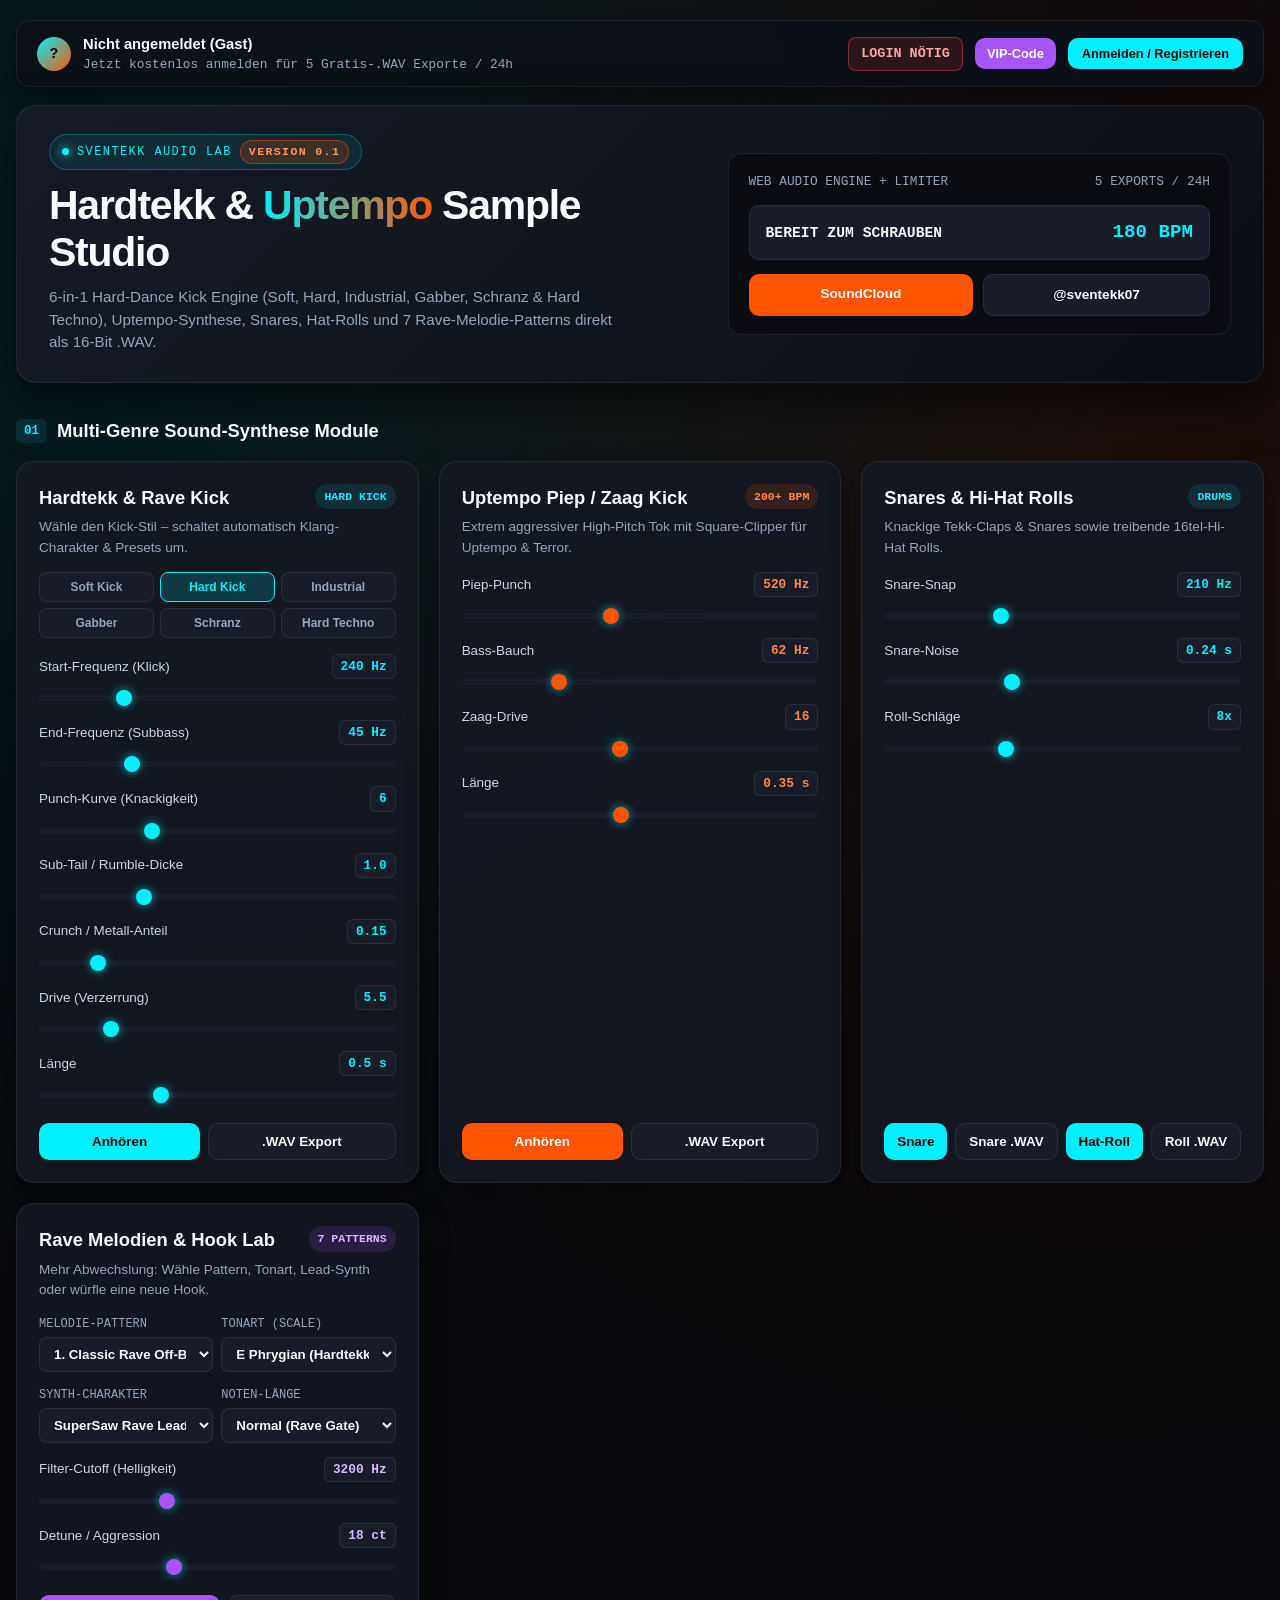
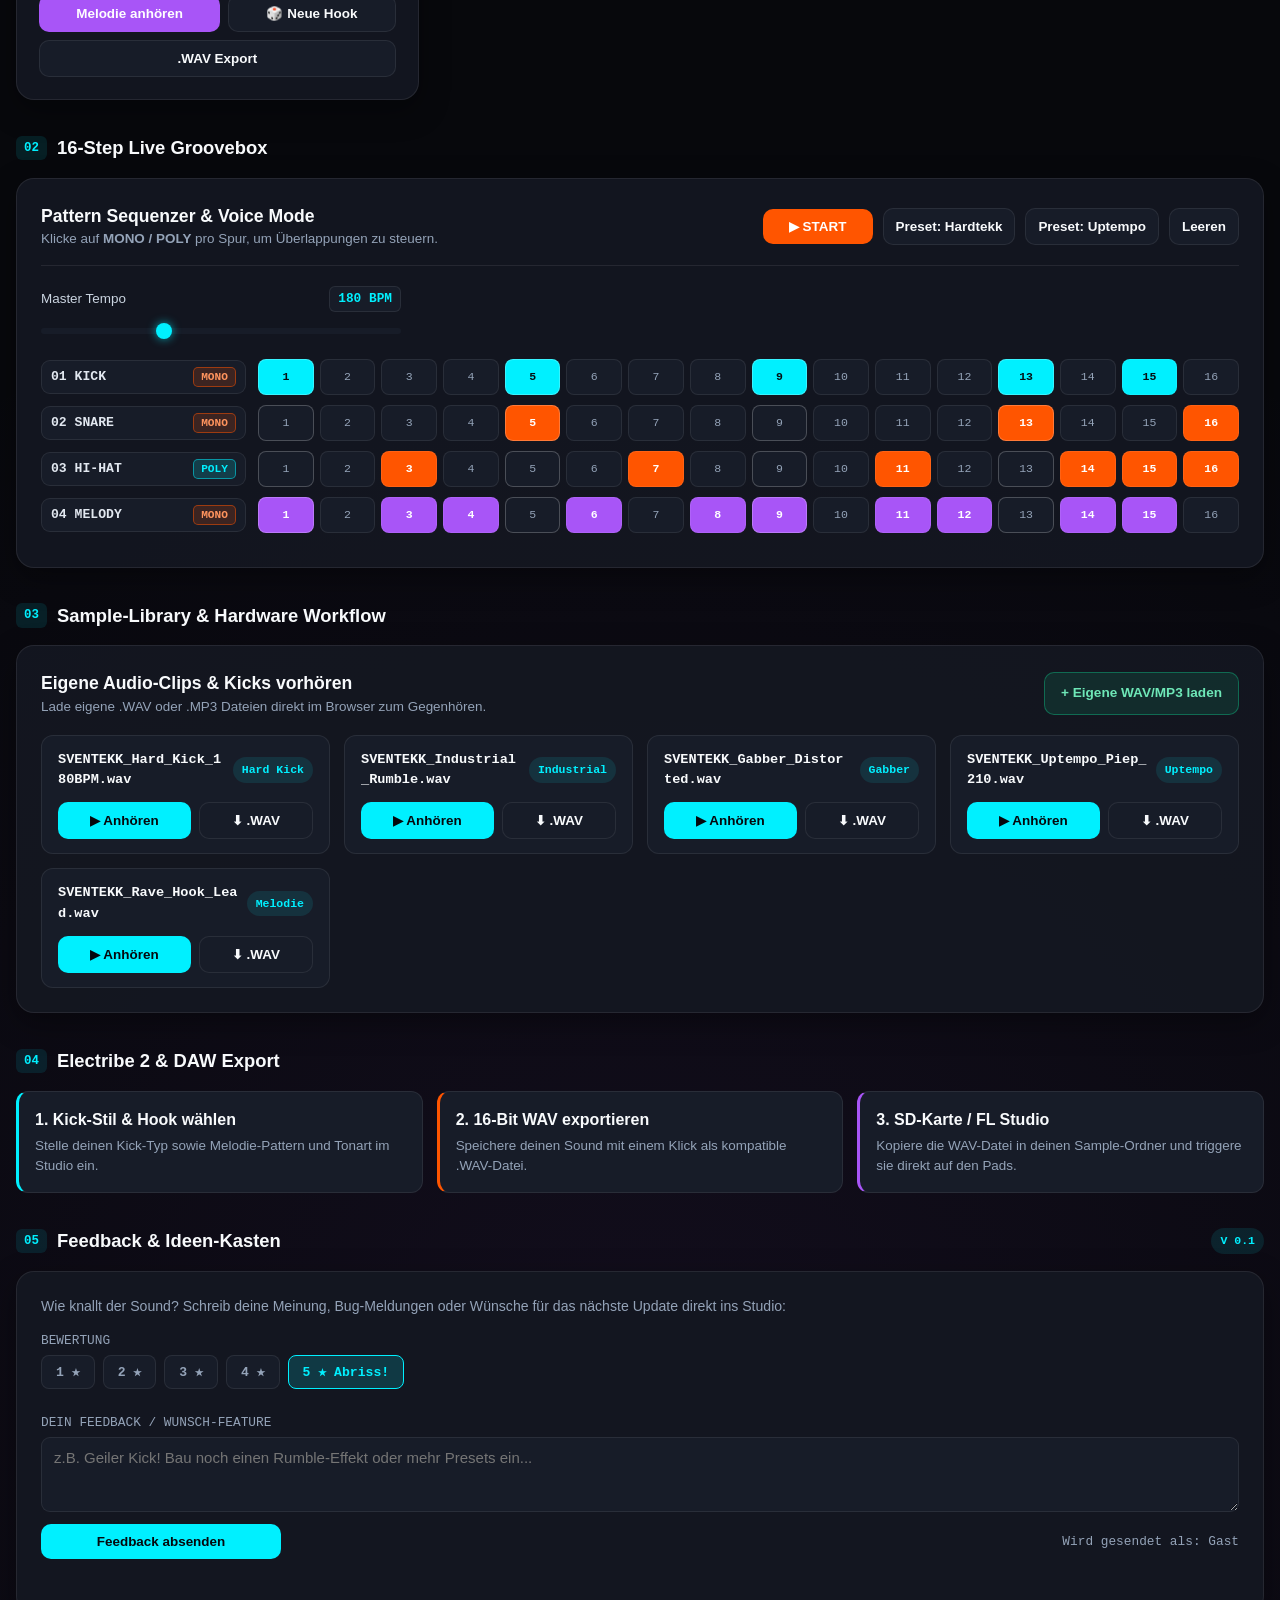
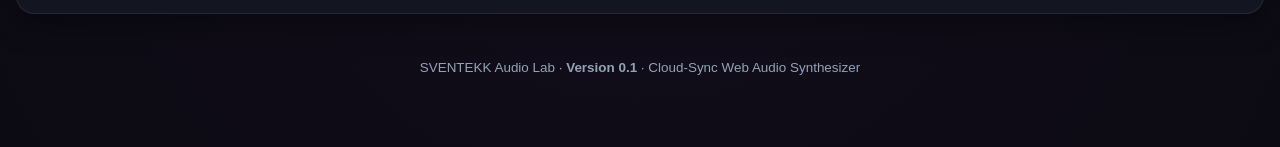
==== commit 88232ffb: "Add files via upload" ====
--- a/index.html
+++ b/index.html
@@ -197,17 +197,19 @@
       font-family: monospace;
     }
 
-    .form-field input {
+    .form-field input, .form-field textarea {
       background: var(--bg-input);
       border: 1px solid var(--border);
       border-radius: 9px;
       padding: 11px 12px;
       color: var(--text-main);
-      font-size: 16px;
+      font-size: 15px;
+      font-family: inherit;
       outline: none;
-    }
-
-    .form-field input:focus {
+      resize: vertical;
+    }
+
+    .form-field input:focus, .form-field textarea:focus {
       border-color: var(--cyan);
     }
 
@@ -259,6 +261,16 @@
       margin-bottom: 12px;
     }
 
+    .version-tag {
+      background: rgba(255, 85, 0, 0.18);
+      border: 1px solid rgba(255, 85, 0, 0.45);
+      color: #ff945e;
+      padding: 2px 8px;
+      border-radius: 999px;
+      font-weight: 800;
+      font-size: 0.72rem;
+    }
+
     .live-dot {
       width: 7px;
       height: 7px;
@@ -758,6 +770,40 @@
       padding: 16px;
     }
 
+    /* FEEDBACK BOX */
+    .rating-row {
+      display: flex;
+      gap: 8px;
+      flex-wrap: wrap;
+      margin-bottom: 12px;
+    }
+
+    .rate-btn {
+      background: var(--bg-input);
+      border: 1px solid var(--border);
+      color: var(--text-dim);
+      padding: 8px 14px;
+      border-radius: 8px;
+      font-family: monospace;
+      font-size: 0.82rem;
+      font-weight: 700;
+      cursor: pointer;
+      transition: 0.15s;
+    }
+
+    .rate-btn.active {
+      background: rgba(0, 240, 255, 0.16);
+      border-color: var(--cyan);
+      color: var(--cyan);
+    }
+
+    .feedback-status {
+      font-size: 0.84rem;
+      margin-top: 10px;
+      font-family: monospace;
+      min-height: 20px;
+    }
+
     /* VIP ADMIN LOGINS TABLE */
     .admin-table {
       width: 100%;
@@ -785,9 +831,6 @@
       margin-top: 44px;
     }
 
-    /* =========================================================================
-       MOBILE OPTIMIERUNG (SMARTPHONES)
-       ========================================================================= */
     @media (max-width: 767px) {
       body { padding: 10px 10px 44px; }
       .account-topbar { padding: 8px 10px; margin-bottom: 10px; border-radius: 10px; gap: 8px; }
@@ -827,57 +870,6 @@
       .sample-grid, .workflow-grid { grid-template-columns: 1fr; gap: 10px; }
       .modal-card { padding: 18px 16px; }
     }
-
-    @media (max-width: 960px) and (max-height: 540px) and (orientation: landscape) {
-      body { padding: 8px 12px 30px; }
-      .account-topbar { padding: 6px 12px; margin-bottom: 8px; border-radius: 10px; }
-      .user-avatar { width: 24px; height: 24px; font-size: 0.72rem; }
-      .credit-badge { font-size: 0.7rem; padding: 3px 7px; }
-      .timer-text { font-size: 0.68rem; }
-      .hero-bar { grid-template-columns: 1.2fr 1fr; padding: 12px 14px; gap: 12px; margin-bottom: 14px; border-radius: 12px; }
-      .pill-badge { font-size: 0.62rem; padding: 2px 8px; margin-bottom: 4px; }
-      h1 { font-size: 1.2rem; margin-bottom: 3px; }
-      .hero-desc { font-size: 0.72rem; line-height: 1.3; }
-      .studio-status-box { padding: 8px 10px; gap: 6px; }
-      .status-top { font-size: 0.66rem; }
-      .status-display { padding: 6px 8px; }
-      #studio-status-text { font-size: 0.72rem; }
-      .bpm-readout { font-size: 0.9rem; }
-      .nav-pill { padding: 5px 8px; font-size: 0.7rem; }
-      .section-head { margin: 14px 0 8px; }
-      .section-title { font-size: 0.9rem; }
-      .modules-grid { grid-template-columns: repeat(2, 1fr); gap: 10px; }
-      .synth-card { padding: 10px 12px; border-radius: 12px; }
-      .synth-card:hover { transform: none; }
-      .card-top { margin-bottom: 3px; }
-      .card-top h3 { font-size: 0.92rem; }
-      .chip { font-size: 0.64rem; padding: 2px 7px; }
-      .card-sub { font-size: 0.7rem; margin-bottom: 7px; line-height: 1.25; }
-      .style-pills { gap: 4px; margin-bottom: 8px; }
-      .style-btn { padding: 4px 3px; font-size: 0.65rem; border-radius: 6px; }
-      .select-row { gap: 6px; margin-bottom: 7px; }
-      .select-group span { font-size: 0.65rem; }
-      select { padding: 4px 6px; font-size: 0.72rem; }
-      .sliders { gap: 5px; margin-bottom: 8px; }
-      .slider-item label { font-size: 0.7rem; margin-bottom: 2px; }
-      .val-pill { font-size: 0.66rem; padding: 1px 5px; }
-      input[type="range"] { height: 4px; }
-      input[type="range"]::-webkit-slider-thumb { width: 12px; height: 12px; }
-      .actions { gap: 5px; }
-      .btn { padding: 6px 8px; font-size: 0.72rem; border-radius: 7px; }
-      .panel-box { padding: 12px; border-radius: 12px; }
-      .seq-header { margin-bottom: 10px; padding-bottom: 8px; gap: 8px; }
-      .seq-header h3 { font-size: 0.92rem; }
-      .seq-row { grid-template-columns: 145px 1fr; gap: 8px; margin-bottom: 6px; }
-      .seq-track-controls { padding: 4px 6px; }
-      .seq-label { font-size: 0.7rem; }
-      .voice-btn { font-size: 0.62rem; padding: 2px 5px; }
-      .seq-steps { grid-template-columns: repeat(16, 1fr); gap: 3px; }
-      .step-btn { height: 26px; font-size: 0.62rem; border-radius: 5px; }
-      .modal-card { padding: 14px 16px; max-width: 460px; }
-      .form-field { margin-bottom: 8px; }
-      .form-field input { padding: 7px 10px; font-size: 14px; }
-    }
   </style>
 </head>
 <body>
@@ -921,6 +913,27 @@
     </div>
   </div>
 
+  <!-- VIP CODE MODAL -->
+  <div id="vip-modal" class="modal-backdrop">
+    <div class="modal-card" style="border-color: rgba(168, 85, 247, 0.5);">
+      <button class="modal-close" onclick="closeVipModal()">&times;</button>
+      <div class="pill-badge" style="color: #d8b4fe; border-color: rgba(168, 85, 247, 0.45);">VIP UNLOCK</div>
+      <h2 style="font-size: 1.35rem; margin-bottom: 6px;">VIP-Status aktivieren</h2>
+      <p style="color: var(--text-dim); font-size: 0.85rem; margin-bottom: 14px;">
+        Gib deinen VIP-Code ein für unbegrenzte .WAV-Exporte und Zugriff auf das VIP-Panel.
+      </p>
+      <div class="form-field">
+        <label>VIP-CODE</label>
+        <input type="password" id="vip-code-input" maxlength="40" placeholder="VIP-Code eingeben...">
+      </div>
+      <div id="vip-modal-msg" class="auth-msg"></div>
+      <div style="display: flex; gap: 8px;">
+        <button type="button" class="btn btn-ghost" onclick="closeVipModal()">Abbrechen</button>
+        <button type="button" id="btn-vip-submit" class="btn btn-purple" style="flex: 1;" onclick="submitVipCode()">VIP freischalten</button>
+      </div>
+    </div>
+  </div>
+
   <!-- LIMIT ERREICHT (24H COOLDOWN) MODAL -->
   <div id="limit-modal" class="modal-backdrop">
     <div class="modal-card" style="border-color: rgba(255, 85, 0, 0.45); text-align: center;">
@@ -938,7 +951,7 @@
 
       <div style="display: flex; gap: 8px;">
         <button class="btn btn-ghost" onclick="closeLimitModal()">Okay</button>
-        <button class="btn btn-purple" style="width: auto; flex: 1;" onclick="unlockVipPrompt()">VIP-Code eingeben</button>
+        <button class="btn btn-purple" style="width: auto; flex: 1;" onclick="openVipModal()">VIP-Code eingeben</button>
       </div>
     </div>
   </div>
@@ -956,6 +969,9 @@
 
       <div class="user-info-group">
         <div class="credit-badge" id="ui-credits-badge">0 / 5 FREE</div>
+        <button id="btn-vip-code" class="btn btn-purple" style="padding: 8px 12px; font-size: 0.8rem;" onclick="openVipModal()">
+          VIP-Code
+        </button>
         <button id="btn-open-login" class="btn btn-cyan" style="padding: 8px 14px; font-size: 0.8rem;" onclick="openAuthModal('login')">
           Anmelden / Registrieren
         </button>
@@ -968,7 +984,10 @@
     <!-- HEADER -->
     <header class="hero-bar">
       <div>
-        <div class="pill-badge"><span class="live-dot"></span> SVENTEKK AUDIO LAB // V3.9 CLOUD</div>
+        <div class="pill-badge">
+          <span class="live-dot"></span> SVENTEKK AUDIO LAB
+          <span class="version-tag" id="header-version-badge">VERSION 0.1</span>
+        </div>
         <h1>Hardtekk &amp; <span class="accent">Uptempo</span> Sample Studio</h1>
         <p class="hero-desc">
           6-in-1 Hard-Dance Kick Engine (Soft, Hard, Industrial, Gabber, Schranz &amp; Hard Techno),
@@ -1256,6 +1275,7 @@
       <div id="sample-library-list" class="sample-grid"></div>
     </div>
 
+    <!-- 04: WORKFLOW -->
     <div class="section-head">
       <h2 class="section-title"><span class="section-num">04</span> Electribe 2 &amp; DAW Export</h2>
     </div>
@@ -1275,14 +1295,49 @@
       </div>
     </div>
 
+    <!-- 05: FEEDBACK KASTEN -->
+    <div class="section-head">
+      <h2 class="section-title"><span class="section-num">05</span> Feedback &amp; Ideen-Kasten</h2>
+      <span class="chip" id="feedback-version-chip">V 0.1</span>
+    </div>
+
+    <div class="panel-box">
+      <p style="font-size: 0.88rem; color: var(--text-dim); margin-bottom: 14px;">
+        Wie knallt der Sound? Schreib deine Meinung, Bug-Meldungen oder Wünsche für das nächste Update direkt ins Studio:
+      </p>
+
+      <div class="form-field">
+        <label>BEWERTUNG</label>
+        <div class="rating-row" id="rating-buttons">
+          <button type="button" class="rate-btn" data-rate="1" onclick="selectRating(1)">1 ★</button>
+          <button type="button" class="rate-btn" data-rate="2" onclick="selectRating(2)">2 ★</button>
+          <button type="button" class="rate-btn" data-rate="3" onclick="selectRating(3)">3 ★</button>
+          <button type="button" class="rate-btn" data-rate="4" onclick="selectRating(4)">4 ★</button>
+          <button type="button" class="rate-btn active" data-rate="5" onclick="selectRating(5)">5 ★ Abriss!</button>
+        </div>
+      </div>
+
+      <div class="form-field">
+        <label>DEIN FEEDBACK / WUNSCH-FEATURE</label>
+        <textarea id="feedback-message" rows="3" maxlength="500" placeholder="z.B. Geiler Kick! Bau noch einen Rumble-Effekt oder mehr Presets ein..."></textarea>
+      </div>
+
+      <div style="display: flex; align-items: center; justify-content: space-between; flex-wrap: wrap; gap: 10px;">
+        <button type="button" id="btn-send-feedback" class="btn btn-cyan" style="max-width: 240px;" onclick="submitFeedback()">Feedback absenden</button>
+        <span class="timer-text" id="feedback-user-hint">Wird gesendet als: Gast</span>
+      </div>
+
+      <div id="feedback-status" class="feedback-status"></div>
+    </div>
+
     <!-- VIP ADMIN PANEL (NUR FÜR VIP-ACCOUNTS SICHTBAR) -->
     <div id="vip-admin-panel" style="display: none;">
       <div class="section-head">
-        <h2 class="section-title"><span class="section-num" style="color: #d8b4fe; background: rgba(168,85,247,0.18);">VIP</span> Cloud-Logins &amp; Nutzerübersicht</h2>
-        <button type="button" class="btn btn-purple" style="flex: 0 0 auto; padding: 8px 14px;" onclick="loadAdminUsers()">↻ Aktualisieren</button>
-      </div>
-      <div class="panel-box" style="overflow-x: auto;">
-        <p style="font-size: 0.84rem; color: var(--text-dim);">Live-Daten aus deiner Supabase-Tabelle <code>studio_users</code>:</p>
+        <h2 class="section-title"><span class="section-num" style="color: #d8b4fe; background: rgba(168,85,247,0.18);">VIP</span> Cloud-Logins &amp; Feedback-Eingang</h2>
+        <button type="button" class="btn btn-purple" style="flex: 0 0 auto; padding: 8px 14px;" onclick="loadAdminData()">↻ Aktualisieren</button>
+      </div>
+      <div class="panel-box" style="overflow-x: auto; margin-bottom: 18px;">
+        <h3 style="font-size: 0.98rem; margin-bottom: 6px;">Registrierte Accounts (<code>studio_users</code>)</h3>
         <table class="admin-table">
           <thead>
             <tr>
@@ -1297,28 +1352,61 @@
           </tbody>
         </table>
       </div>
+
+      <div class="panel-box" style="overflow-x: auto;">
+        <h3 style="font-size: 0.98rem; margin-bottom: 6px;">Eingegangenes Feedback (<code>studio_feedback</code>)</h3>
+        <table class="admin-table">
+          <thead>
+            <tr>
+              <th>User</th>
+              <th>Rating</th>
+              <th>Version</th>
+              <th>Nachricht</th>
+              <th>Datum</th>
+            </tr>
+          </thead>
+          <tbody id="admin-feedback-tbody">
+            <tr><td colspan="5">Lade Feedback...</td></tr>
+          </tbody>
+        </table>
+      </div>
     </div>
 
     <footer>
-      SVENTEKK Audio Lab &middot; Cloud-Sync Web Audio Synthesizer
+      SVENTEKK Audio Lab &middot; <strong id="footer-version-text">Version 0.1</strong> &middot; Cloud-Sync Web Audio Synthesizer
     </footer>
   </div>
 
   <script>
     /* =========================================================================
-       1. SUPABASE CLOUD-DATENBANK + PERSISTENTER LOGIN
+       0. APP-VERSION
+       ========================================================================= */
+    const APP_VERSION = '0.1';
+
+    function applyVersionTags() {
+      const hb = document.getElementById('header-version-badge');
+      const fc = document.getElementById('feedback-version-chip');
+      const ft = document.getElementById('footer-version-text');
+      if (hb) hb.innerText = `VERSION ${APP_VERSION}`;
+      if (fc) fc.innerText = `V ${APP_VERSION}`;
+      if (ft) ft.innerText = `Version ${APP_VERSION}`;
+    }
+
+    /* =========================================================================
+       1. SUPABASE CLOUD-DATENBANK + PERSISTENTER LOGIN + VIP
        ========================================================================= */
     const SUPABASE_URL = 'https://zrdturntjcdvazyrrskk.supabase.co';
-    const SUPABASE_ANON_KEY = 'sb_publishable_5ai7Pl79GFVj1EUCTfacOw_0OxsrgaK';
+    const SUPABASE_ANON_KEY = 'eyJhbGciOiJIUzI1NiIsInR5cCI6IkpXVCJ9.eyJpc3MiOiJzdXBhYmFzZSIsInJlZiI6InpyZHR1cm50amNkdmF6eXJyc2trIiwicm9sZSI6ImFub24iLCJpYXQiOjE3OTU0Njc2NTEsImV4cCI6MjExMTA0MzY1MX0.-mhnNpMM096PZeo-Xxf0zrjycnCyP0V9sKLjMExIofI';
 
     const STORAGE_SESSION_KEY = 'sventekk_cloud_session_v1';
     const STORAGE_QUOTA_KEY = 'sventekk_device_quota_v2';
     const FREE_CREDITS_MAX = 5;
     const RESET_WINDOW_MS = 24 * 60 * 60 * 1000;
-    const VIP_CODE_HASH = 'eb7189dc6b3d6d53fb826658aa968c083287f61baee3d69386bf5ab883230e8a';
+    const VIP_CODE = 'SVENTEKK2026VIP';
 
     let authMode = 'login';
     let currentUser = null;
+    let selectedRating = 5;
 
     async function sha256Hex(text) {
       const encoder = new TextEncoder();
@@ -1367,7 +1455,6 @@
       localStorage.setItem(STORAGE_QUOTA_KEY, JSON.stringify(q));
     }
 
-    /* Supabase REST Helper */
     async function sbFetchUser(username) {
       const url = `${SUPABASE_URL}/rest/v1/studio_users?username=eq.${encodeURIComponent(username)}&select=*`;
       const res = await fetch(url, {
@@ -1406,50 +1493,132 @@
 
     async function sbUpdateUser(username, patch) {
       const url = `${SUPABASE_URL}/rest/v1/studio_users?username=eq.${encodeURIComponent(username)}`;
-      await fetch(url, {
+      const res = await fetch(url, {
         method: 'PATCH',
         headers: {
           'apikey': SUPABASE_ANON_KEY,
           'Authorization': `Bearer ${SUPABASE_ANON_KEY}`,
-          'Content-Type': 'application/json'
+          'Content-Type': 'application/json',
+          'Prefer': 'return=representation'
         },
         body: JSON.stringify(patch)
       });
-    }
-
-    async function loadAdminUsers() {
-      if (!currentUser || !currentUser.is_vip) return;
-      const tbody = document.getElementById('admin-users-tbody');
-      tbody.innerHTML = '<tr><td colspan="4">Lade Logins aus Supabase...</td></tr>';
+      if (!res.ok) {
+        const errText = await res.text();
+        throw new Error(`HTTP ${res.status}: ${errText}`);
+      }
+      const rows = await res.json();
+      return rows[0] || null;
+    }
+
+    function selectRating(stars) {
+      selectedRating = stars;
+      document.querySelectorAll('#rating-buttons .rate-btn').forEach(btn => {
+        btn.classList.toggle('active', Number(btn.dataset.rate) === stars);
+      });
+    }
+
+    async function submitFeedback() {
+      const msgEl = document.getElementById('feedback-message');
+      const statusEl = document.getElementById('feedback-status');
+      const btn = document.getElementById('btn-send-feedback');
+      const text = msgEl.value.trim();
+
+      if (text.length < 3) {
+        statusEl.style.color = '#fca5a5';
+        statusEl.innerText = 'Bitte schreibe mindestens 3 Zeichen Feedback.';
+        return;
+      }
+
+      btn.disabled = true;
+      btn.innerText = 'Sende...';
+      statusEl.innerText = '';
+
+      const payload = {
+        username: currentUser ? currentUser.username : 'Gast',
+        rating: selectedRating,
+        message: text,
+        app_version: 'V ' + APP_VERSION,
+        created_at: new Date().toISOString()
+      };
+
       try {
-        const url = `${SUPABASE_URL}/rest/v1/studio_users?select=username,is_vip,credits_used,last_login&order=last_login.desc`;
-        const res = await fetch(url, {
+        const res = await fetch(`${SUPABASE_URL}/rest/v1/studio_feedback`, {
+          method: 'POST',
           headers: {
             'apikey': SUPABASE_ANON_KEY,
-            'Authorization': `Bearer ${SUPABASE_ANON_KEY}`
-          }
+            'Authorization': `Bearer ${SUPABASE_ANON_KEY}`,
+            'Content-Type': 'application/json'
+          },
+          body: JSON.stringify(payload)
         });
-        if (!res.ok) throw new Error('HTTP ' + res.status);
-        const users = await res.json();
-        if (!users.length) {
-          tbody.innerHTML = '<tr><td colspan="4">Noch keine Nutzer registriert.</td></tr>';
-          return;
+
+        if (!res.ok) {
+          const errText = await res.text();
+          throw new Error(`HTTP ${res.status}: ${errText}`);
         }
-        tbody.innerHTML = '';
-        users.forEach(u => {
-          const tr = document.createElement('tr');
-          const dateStr = u.last_login ? new Date(u.last_login).toLocaleString('de-DE') : '-';
-          tr.innerHTML = `
-            <td><strong>${u.username}</strong></td>
-            <td>${u.is_vip ? '<span style="color:#d8b4fe;">★ VIP</span>' : 'Free'}</td>
-            <td>${u.is_vip ? '∞' : (u.credits_used || 0) + ' / ' + FREE_CREDITS_MAX}</td>
-            <td>${dateStr}</td>
-          `;
-          tbody.appendChild(tr);
+
+        msgEl.value = '';
+        statusEl.style.color = '#6ee7b7';
+        statusEl.innerText = '✔ Danke! Dein Feedback wurde gespeichert.';
+        if (currentUser && currentUser.is_vip) loadAdminData();
+      } catch (e) {
+        statusEl.style.color = '#fca5a5';
+        statusEl.innerText = 'Hinweis: ' + e.message;
+      } finally {
+        btn.disabled = false;
+        btn.innerText = 'Feedback absenden';
+      }
+    }
+
+    async function loadAdminData() {
+      if (!currentUser || !currentUser.is_vip) return;
+      const tbodyUsers = document.getElementById('admin-users-tbody');
+      const tbodyFb = document.getElementById('admin-feedback-tbody');
+
+      try {
+        const resU = await fetch(`${SUPABASE_URL}/rest/v1/studio_users?select=username,is_vip,credits_used,last_login&order=last_login.desc`, {
+          headers: { 'apikey': SUPABASE_ANON_KEY, 'Authorization': `Bearer ${SUPABASE_ANON_KEY}` }
         });
-      } catch (e) {
-        tbody.innerHTML = `<tr><td colspan="4" style="color:#fca5a5;">Fehler beim Laden: ${e.message}</td></tr>`;
-      }
+        if (resU.ok) {
+          const users = await resU.json();
+          tbodyUsers.innerHTML = users.length ? '' : '<tr><td colspan="4">Noch keine Nutzer.</td></tr>';
+          users.forEach(u => {
+            const tr = document.createElement('tr');
+            const dateStr = u.last_login ? new Date(u.last_login).toLocaleString('de-DE') : '-';
+            tr.innerHTML = `
+              <td><strong>${u.username}</strong></td>
+              <td>${u.is_vip ? '<span style="color:#d8b4fe;">★ VIP</span>' : 'Free'}</td>
+              <td>${u.is_vip ? '∞' : (u.credits_used || 0) + ' / ' + FREE_CREDITS_MAX}</td>
+              <td>${dateStr}</td>
+            `;
+            tbodyUsers.appendChild(tr);
+          });
+        }
+      } catch (e) {}
+
+      try {
+        const resF = await fetch(`${SUPABASE_URL}/rest/v1/studio_feedback?select=*&order=created_at.desc&limit=30`, {
+          headers: { 'apikey': SUPABASE_ANON_KEY, 'Authorization': `Bearer ${SUPABASE_ANON_KEY}` }
+        });
+        if (resF.ok) {
+          const fbs = await resF.json();
+          tbodyFb.innerHTML = fbs.length ? '' : '<tr><td colspan="5">Noch kein Feedback vorhanden.</td></tr>';
+          fbs.forEach(f => {
+            const tr = document.createElement('tr');
+            const dateStr = f.created_at ? new Date(f.created_at).toLocaleString('de-DE') : '-';
+            const safeMsg = String(f.message || '').replace(/</g, '&lt;').replace(/>/g, '&gt;');
+            tr.innerHTML = `
+              <td><strong>${f.username || 'Gast'}</strong></td>
+              <td>${'★'.repeat(f.rating || 5)}</td>
+              <td>${f.app_version || '-'}</td>
+              <td>${safeMsg}</td>
+              <td>${dateStr}</td>
+            `;
+            tbodyFb.appendChild(tr);
+          });
+        }
+      } catch (e) {}
     }
 
     async function syncUserReset(user) {
@@ -1515,9 +1684,11 @@
       const nameEl = document.getElementById('ui-username');
       const timerEl = document.getElementById('ui-reset-timer');
       const badgeEl = document.getElementById('ui-credits-badge');
+      const vipCodeBtn = document.getElementById('btn-vip-code');
       const loginBtn = document.getElementById('btn-open-login');
       const logoutBtn = document.getElementById('btn-logout');
       const adminPanel = document.getElementById('vip-admin-panel');
+      const fbUserHint = document.getElementById('feedback-user-hint');
 
       if (!currentUser) {
         avatarEl.innerText = '?';
@@ -1525,16 +1696,20 @@
         timerEl.innerText = 'Jetzt kostenlos anmelden für 5 Gratis-.WAV Exporte / 24h';
         badgeEl.innerText = 'LOGIN NÖTIG';
         badgeEl.className = 'credit-badge empty';
+        vipCodeBtn.style.display = 'inline-block';
         loginBtn.style.display = 'inline-block';
         logoutBtn.style.display = 'none';
         adminPanel.style.display = 'none';
+        if (fbUserHint) fbUserHint.innerText = 'Wird gesendet als: Gast';
         return;
       }
 
       avatarEl.innerText = currentUser.username.charAt(0).toUpperCase();
       nameEl.innerText = currentUser.username + (currentUser.is_vip ? ' ★ VIP' : '');
+      vipCodeBtn.style.display = currentUser.is_vip ? 'none' : 'inline-block';
       loginBtn.style.display = 'none';
       logoutBtn.style.display = 'inline-block';
+      if (fbUserHint) fbUserHint.innerText = `Wird gesendet als: ${currentUser.username}`;
 
       if (currentUser.is_vip) {
         badgeEl.innerText = '∞ UNLIMITED VIP';
@@ -1542,7 +1717,7 @@
         timerEl.innerText = 'Unbegrenzte Studio-Exporte aktiviert';
         if (adminPanel.style.display === 'none') {
           adminPanel.style.display = 'block';
-          loadAdminUsers();
+          loadAdminData();
         }
         return;
       }
@@ -1574,6 +1749,21 @@
 
     function closeAuthModal() {
       document.getElementById('auth-modal').classList.remove('open');
+    }
+
+    function openVipModal() {
+      closeLimitModal();
+      if (!currentUser) {
+        openAuthModal('login');
+        return;
+      }
+      document.getElementById('vip-code-input').value = '';
+      document.getElementById('vip-modal-msg').innerText = '';
+      document.getElementById('vip-modal').classList.add('open');
+    }
+
+    function closeVipModal() {
+      document.getElementById('vip-modal').classList.remove('open');
     }
 
     function closeLimitModal() {
@@ -1620,8 +1810,7 @@
             errEl.innerText = 'Dieser Benutzername existiert bereits. Bitte anmelden.';
             return;
           }
-          const vipHash = vipInput ? await sha256Hex(vipInput) : '';
-          const isVip = vipHash === VIP_CODE_HASH;
+          const isVip = vipInput.toUpperCase() === VIP_CODE;
           const dq = getDeviceQuota();
 
           const newUser = {
@@ -1638,7 +1827,7 @@
           currentUser = created;
           closeAuthModal();
           updateAccountUI();
-          setStatus(`WILLKOMMEN ${username.toUpperCase()}!`);
+          setStatus(isVip ? `VIP ACCOUNT ${username.toUpperCase()} AKTIV!` : `WILLKOMMEN ${username.toUpperCase()}!`);
         } else {
           if (!existingUser) {
             errEl.innerText = 'Account nicht gefunden. Bitte zuerst registrieren.';
@@ -1665,31 +1854,57 @@
       }
     }
 
+    async function submitVipCode() {
+      const inputEl = document.getElementById('vip-code-input');
+      const msgEl = document.getElementById('vip-modal-msg');
+      const btn = document.getElementById('btn-vip-submit');
+      const entered = inputEl.value.trim();
+
+      if (!currentUser) {
+        closeVipModal();
+        openAuthModal('login');
+        return;
+      }
+
+      if (entered.toUpperCase() !== VIP_CODE) {
+        msgEl.style.color = '#fca5a5';
+        msgEl.innerText = 'Ungültiger VIP-Code.';
+        return;
+      }
+
+      btn.disabled = true;
+      btn.innerText = 'Aktiviere...';
+      msgEl.innerText = '';
+
+      try {
+        const updated = await sbUpdateUser(currentUser.username, {
+          is_vip: true,
+          credits_used: 0
+        });
+        currentUser = {
+          ...currentUser,
+          ...(updated || {}),
+          is_vip: true,
+          credits_used: 0
+        };
+        closeVipModal();
+        updateAccountUI();
+        await loadAdminData();
+        setStatus('VIP UNLIMITED AKTIVIERT!');
+      } catch (e) {
+        msgEl.style.color = '#fca5a5';
+        msgEl.innerText = 'Fehler beim Speichern: ' + e.message;
+      } finally {
+        btn.disabled = false;
+        btn.innerText = 'VIP freischalten';
+      }
+    }
+
     function logoutUser() {
       clearPersistentSession();
       currentUser = null;
       updateAccountUI();
       setStatus('ABGEMELDET');
-    }
-
-    async function unlockVipPrompt() {
-      if (!currentUser) {
-        closeLimitModal();
-        openAuthModal('login');
-        return;
-      }
-      const code = prompt('Gib deinen SVENTEKK Creator / VIP-Code ein:');
-      if (!code) return;
-      const hash = await sha256Hex(code.trim());
-      if (hash === VIP_CODE_HASH) {
-        currentUser.is_vip = true;
-        await sbUpdateUser(currentUser.username, { is_vip: true });
-        closeLimitModal();
-        updateAccountUI();
-        setStatus('VIP UNLIMITED AKTIVIERT!');
-      } else {
-        alert('Ungültiger VIP-Code.');
-      }
     }
 
     function requireLoginOnly() {
@@ -2001,7 +2216,6 @@
       });
     }
 
-    /* RAVE MELODIEN-GENERATOR */
     const MELODY_SCALES = {
       phrygian: [164.81, 174.61, 196.00, 220.00, 246.94, 261.63, 293.66, 329.63],
       aminor:   [220.00, 246.94, 261.63, 293.66, 329.63, 349.23, 392.00, 440.00],
@@ -2195,7 +2409,6 @@
       };
     }
 
-    /* GENERATOR ACTIONS (PROBHÖREN KOSTENLOS NACH LOGIN) */
     function playHardtekkKick() {
       if (!requireLoginOnly()) return;
       const ctx = getAudioCtx();
@@ -2246,7 +2459,6 @@
       setStatus('PLAYING: RAVE MELODY HOOK');
     }
 
-    /* WAV EXPORT (VERBRAUCHT 1 EXPORT-CREDIT) */
     function audioBufferToWav(buffer) {
       const numOfChan = buffer.numberOfChannels;
       const length = buffer.length * numOfChan * 2 + 44;
@@ -2331,7 +2543,6 @@
       });
     }
 
-    /* SEQUENZER */
     function renderSequencerUI() {
       const container = document.getElementById('sequencer-rows');
       container.innerHTML = '';
@@ -2471,7 +2682,6 @@
       renderSequencerUI();
     }
 
-    /* SAMPLE LIBRARY */
     function renderSampleLibrary() {
       const container = document.getElementById('sample-library-list');
       container.innerHTML = '';
@@ -2572,6 +2782,7 @@
       });
     }
 
+    applyVersionTags();
     buildMelodyNotes();
     renderSequencerUI();
     renderSampleLibrary();
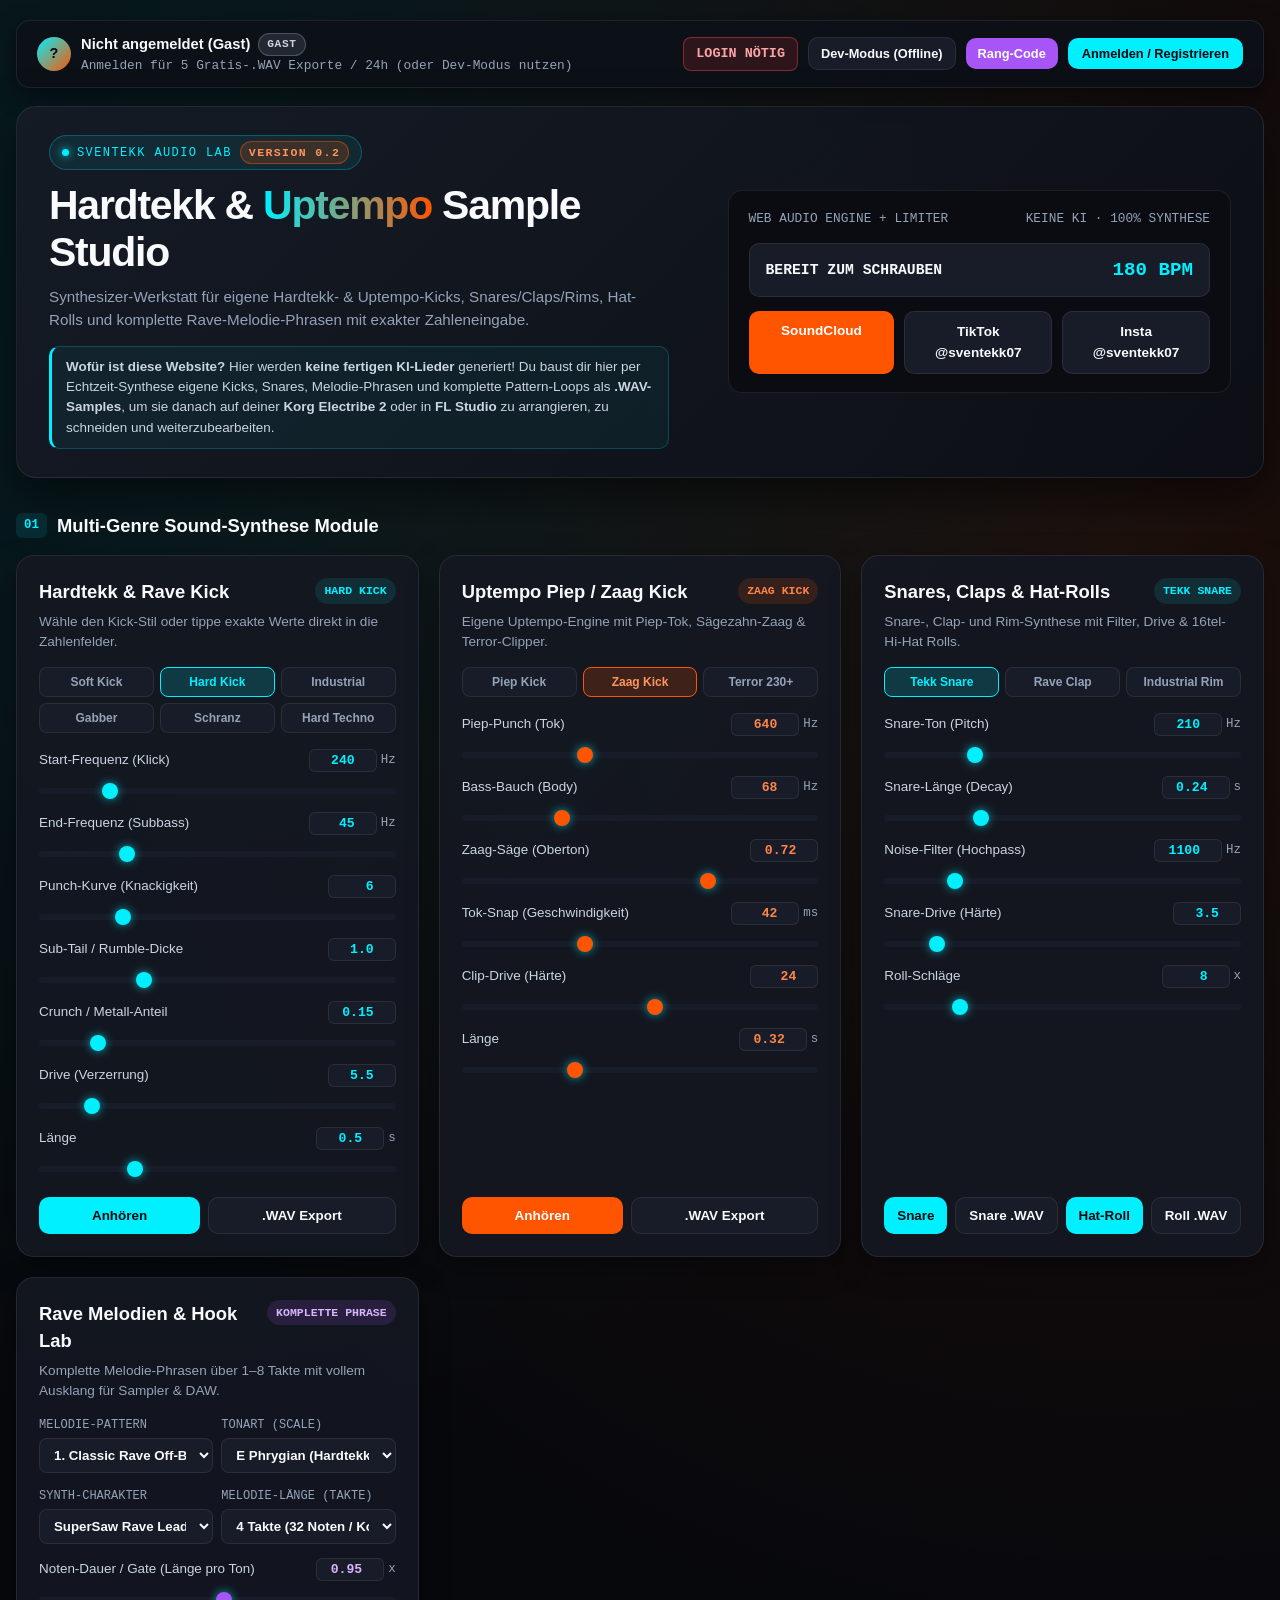
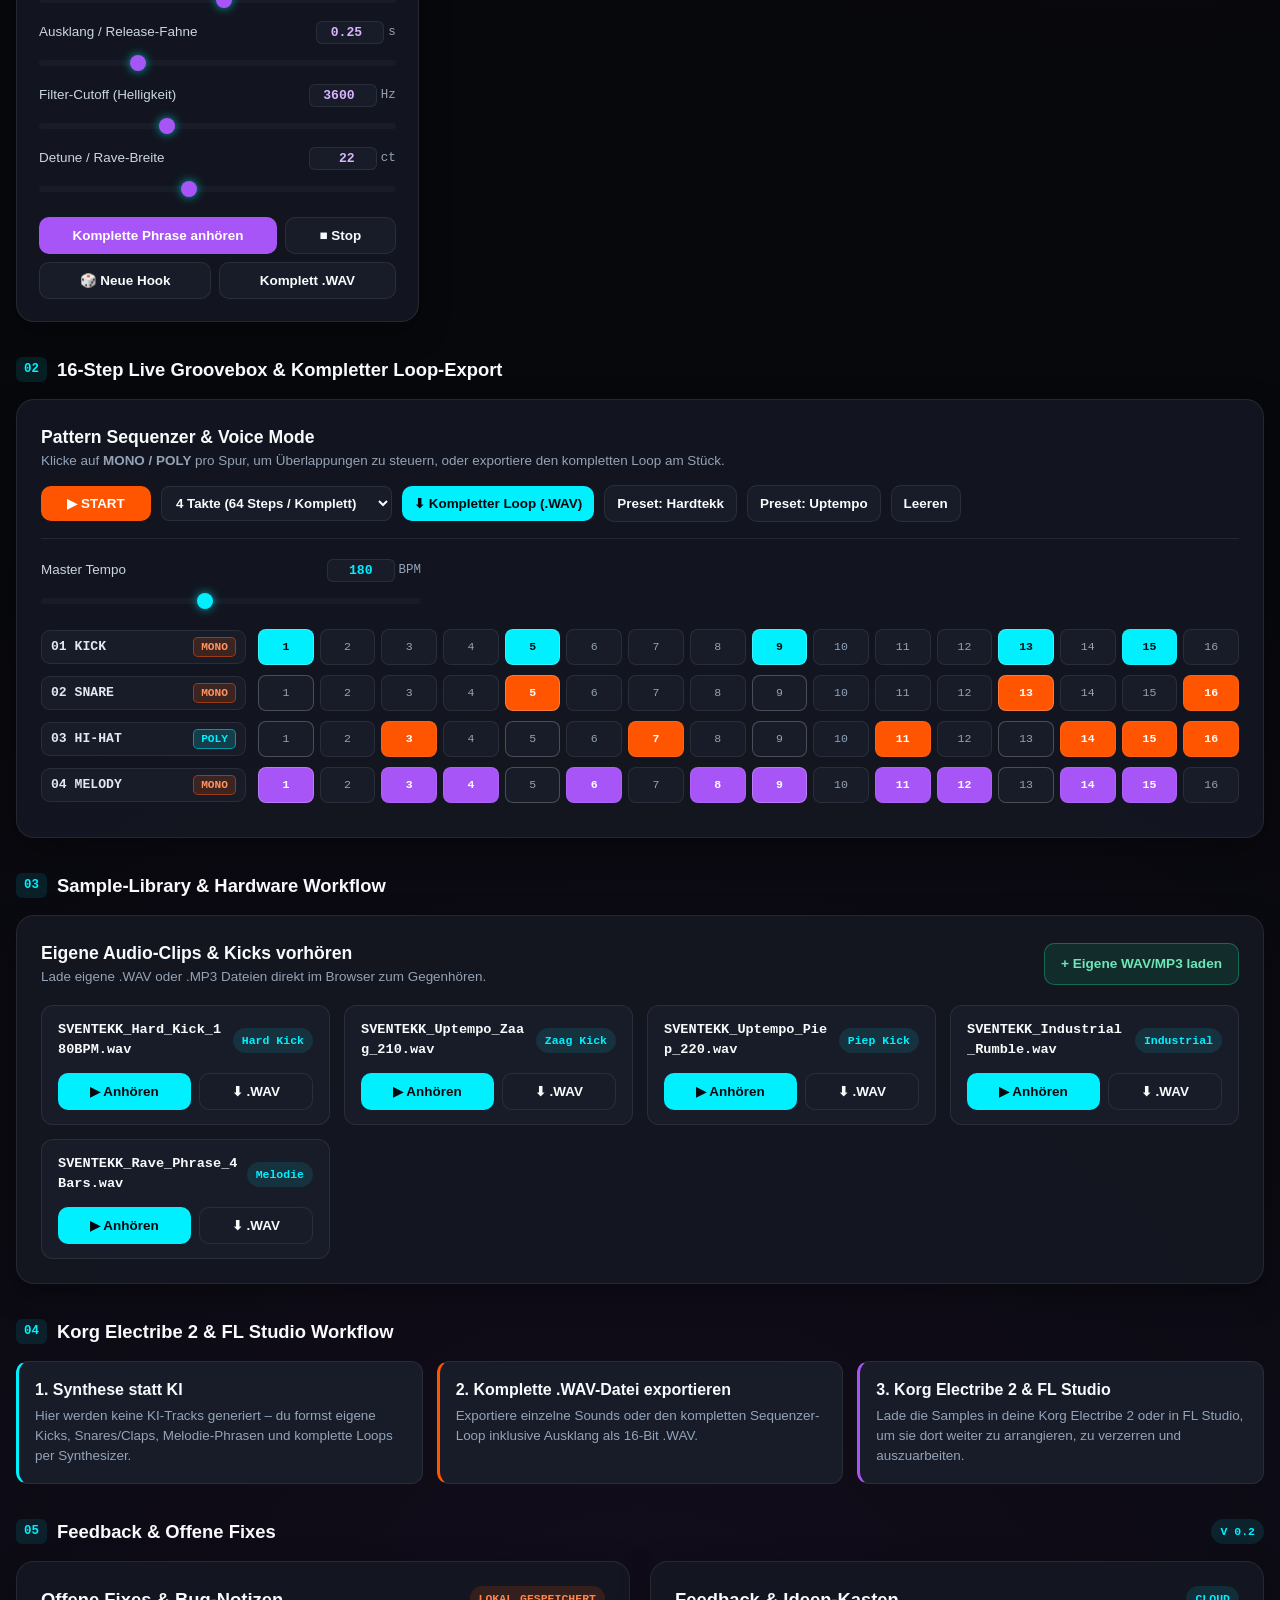
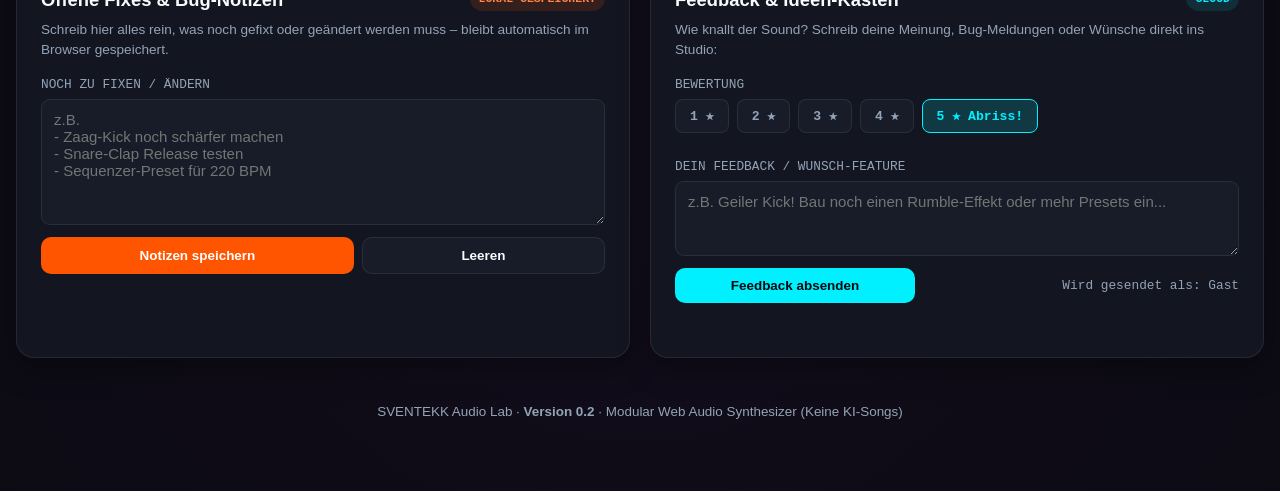
==== commit d26c0d1d: "Add files via upload" ====
--- a/index.html
+++ b/index.html
@@ -5,878 +5,16 @@
   <meta name="viewport" content="width=device-width, initial-scale=1.0, maximum-scale=5.0">
   <meta http-equiv="Content-Security-Policy" content="default-src 'self' 'unsafe-inline' blob: data:; connect-src 'self' https://zrdturntjcdvazyrrskk.supabase.co; media-src 'self' blob: data:; img-src 'self' data:;">
   <title>SVENTEKK // Hardtekk &amp; Uptempo Sample Studio</title>
-  <style>
-    :root {
-      --bg-base: #07080c;
-      --bg-surface: #0f1219;
-      --bg-card: rgba(20, 24, 34, 0.9);
-      --bg-input: #171c28;
-      --border: rgba(255, 255, 255, 0.08);
-      --border-hover: rgba(0, 240, 255, 0.38);
-      --cyan: #00f0ff;
-      --orange: #ff5500;
-      --purple: #a855f7;
-      --green: #10b981;
-      --red: #ef4444;
-      --text-main: #f8fafc;
-      --text-dim: #94a3b8;
-    }
-
-    * {
-      box-sizing: border-box;
-      margin: 0;
-      padding: 0;
-    }
-
-    html, body {
-      max-width: 100%;
-      overflow-x: hidden;
-    }
-
-    body {
-      background-color: var(--bg-base);
-      background-image:
-        radial-gradient(circle at 12% 8%, rgba(0, 240, 255, 0.09), transparent 32%),
-        radial-gradient(circle at 88% 15%, rgba(255, 85, 0, 0.09), transparent 34%),
-        radial-gradient(circle at 50% 90%, rgba(168, 85, 247, 0.07), transparent 40%);
-      color: var(--text-main);
-      font-family: 'Inter', -apple-system, BlinkMacSystemFont, 'Segoe UI', Roboto, sans-serif;
-      line-height: 1.5;
-      padding: 20px 16px 70px;
-    }
-
-    .app-shell {
-      max-width: 1280px;
-      margin: 0 auto;
-    }
-
-    /* TOP ACCOUNT & CREDITS BAR */
-    .account-topbar {
-      background: rgba(13, 16, 24, 0.95);
-      border: 1px solid var(--border);
-      border-radius: 14px;
-      padding: 12px 20px;
-      margin-bottom: 18px;
-      display: flex;
-      flex-wrap: wrap;
-      justify-content: space-between;
-      align-items: center;
-      gap: 12px;
-      box-shadow: 0 8px 25px rgba(0, 0, 0, 0.45);
-    }
-
-    .user-info-group {
-      display: flex;
-      align-items: center;
-      gap: 12px;
-      flex-wrap: wrap;
-    }
-
-    .user-avatar {
-      width: 34px;
-      height: 34px;
-      border-radius: 50%;
-      background: linear-gradient(135deg, var(--cyan), var(--orange));
-      color: #05080d;
-      font-weight: 800;
-      display: flex;
-      align-items: center;
-      justify-content: center;
-      font-size: 0.9rem;
-      flex-shrink: 0;
-    }
-
-    .credit-badge {
-      font-family: monospace;
-      font-size: 0.84rem;
-      font-weight: 700;
-      padding: 6px 12px;
-      border-radius: 8px;
-      background: rgba(0, 240, 255, 0.1);
-      border: 1px solid rgba(0, 240, 255, 0.3);
-      color: var(--cyan);
-    }
-
-    .credit-badge.empty {
-      background: rgba(239, 68, 68, 0.14);
-      border-color: rgba(239, 68, 68, 0.45);
-      color: #fca5a5;
-    }
-
-    .credit-badge.vip {
-      background: rgba(168, 85, 247, 0.16);
-      border-color: rgba(168, 85, 247, 0.45);
-      color: #e9d5ff;
-    }
-
-    .timer-text {
-      font-family: monospace;
-      font-size: 0.8rem;
-      color: var(--text-dim);
-    }
-
-    /* MODAL OVERLAY */
-    .modal-backdrop {
-      position: fixed;
-      inset: 0;
-      background: rgba(4, 6, 10, 0.84);
-      backdrop-filter: blur(8px);
-      display: none;
-      align-items: center;
-      justify-content: center;
-      padding: 16px;
-      z-index: 9999;
-      overflow-y: auto;
-    }
-
-    .modal-backdrop.open {
-      display: flex;
-    }
-
-    .modal-card {
-      width: 100%;
-      max-width: 430px;
-      background: #111520;
-      border: 1px solid rgba(0, 240, 255, 0.28);
-      border-radius: 18px;
-      padding: 26px;
-      box-shadow: 0 25px 60px rgba(0, 0, 0, 0.8);
-      position: relative;
-      margin: auto;
-    }
-
-    .modal-close {
-      position: absolute;
-      top: 12px;
-      right: 14px;
-      background: transparent;
-      border: none;
-      color: var(--text-dim);
-      font-size: 1.5rem;
-      width: 36px;
-      height: 36px;
-      cursor: pointer;
-    }
-
-    .auth-tabs {
-      display: grid;
-      grid-template-columns: 1fr 1fr;
-      gap: 8px;
-      background: var(--bg-input);
-      padding: 5px;
-      border-radius: 10px;
-      margin: 16px 0;
-    }
-
-    .auth-tab {
-      background: transparent;
-      border: none;
-      color: var(--text-dim);
-      padding: 9px;
-      border-radius: 7px;
-      font-weight: 700;
-      font-size: 0.85rem;
-      cursor: pointer;
-    }
-
-    .auth-tab.active {
-      background: var(--cyan);
-      color: #05080d;
-    }
-
-    .form-field {
-      display: flex;
-      flex-direction: column;
-      gap: 5px;
-      margin-bottom: 12px;
-    }
-
-    .form-field label {
-      font-size: 0.8rem;
-      color: var(--text-dim);
-      font-family: monospace;
-    }
-
-    .form-field input, .form-field textarea {
-      background: var(--bg-input);
-      border: 1px solid var(--border);
-      border-radius: 9px;
-      padding: 11px 12px;
-      color: var(--text-main);
-      font-size: 15px;
-      font-family: inherit;
-      outline: none;
-      resize: vertical;
-    }
-
-    .form-field input:focus, .form-field textarea:focus {
-      border-color: var(--cyan);
-    }
-
-    .security-note {
-      font-size: 0.76rem;
-      color: var(--text-dim);
-      background: rgba(255, 255, 255, 0.03);
-      border: 1px solid var(--border);
-      padding: 8px 10px;
-      border-radius: 8px;
-      margin-bottom: 12px;
-    }
-
-    .auth-msg {
-      font-size: 0.82rem;
-      min-height: 20px;
-      margin-bottom: 10px;
-      color: #fca5a5;
-      word-break: break-word;
-    }
-
-    /* HEADER */
-    .hero-bar {
-      background: linear-gradient(135deg, rgba(22, 27, 38, 0.95), rgba(12, 15, 22, 0.95));
-      border: 1px solid var(--border);
-      border-radius: 20px;
-      padding: 28px 32px;
-      margin-bottom: 30px;
-      display: grid;
-      grid-template-columns: 1.3fr 1fr;
-      gap: 24px;
-      align-items: center;
-      box-shadow: 0 20px 50px rgba(0, 0, 0, 0.55);
-    }
-
-    .pill-badge {
-      display: inline-flex;
-      align-items: center;
-      gap: 8px;
-      font-family: monospace;
-      font-size: 0.75rem;
-      letter-spacing: 1.4px;
-      text-transform: uppercase;
-      color: var(--cyan);
-      background: rgba(0, 240, 255, 0.08);
-      border: 1px solid rgba(0, 240, 255, 0.25);
-      padding: 5px 12px;
-      border-radius: 999px;
-      margin-bottom: 12px;
-    }
-
-    .version-tag {
-      background: rgba(255, 85, 0, 0.18);
-      border: 1px solid rgba(255, 85, 0, 0.45);
-      color: #ff945e;
-      padding: 2px 8px;
-      border-radius: 999px;
-      font-weight: 800;
-      font-size: 0.72rem;
-    }
-
-    .live-dot {
-      width: 7px;
-      height: 7px;
-      border-radius: 50%;
-      background: var(--cyan);
-      box-shadow: 0 0 8px var(--cyan);
-    }
-
-    h1 {
-      font-size: clamp(1.8rem, 3.2vw, 2.6rem);
-      font-weight: 800;
-      letter-spacing: -0.03em;
-      line-height: 1.15;
-      margin-bottom: 10px;
-    }
-
-    h1 .accent {
-      background: linear-gradient(90deg, var(--cyan), var(--orange));
-      -webkit-background-clip: text;
-      -webkit-text-fill-color: transparent;
-    }
-
-    .hero-desc {
-      color: var(--text-dim);
-      font-size: 0.95rem;
-      max-width: 580px;
-    }
-
-    .studio-status-box {
-      background: #0a0c12;
-      border: 1px solid var(--border);
-      border-radius: 14px;
-      padding: 18px 20px;
-      display: flex;
-      flex-direction: column;
-      gap: 14px;
-    }
-
-    .status-top {
-      display: flex;
-      justify-content: space-between;
-      align-items: center;
-      font-family: monospace;
-      font-size: 0.8rem;
-      color: var(--text-dim);
-    }
-
-    .status-display {
-      display: flex;
-      justify-content: space-between;
-      align-items: center;
-      gap: 10px;
-      background: var(--bg-input);
-      border: 1px solid var(--border);
-      border-radius: 10px;
-      padding: 12px 16px;
-    }
-
-    #studio-status-text {
-      font-family: monospace;
-      font-size: 0.92rem;
-      font-weight: 700;
-      color: var(--text-main);
-    }
-
-    .bpm-readout {
-      font-family: monospace;
-      font-size: 1.2rem;
-      font-weight: 800;
-      color: var(--cyan);
-      white-space: nowrap;
-    }
-
-    .social-row {
-      display: flex;
-      gap: 10px;
-      flex-wrap: wrap;
-    }
-
-    .nav-pill {
-      flex: 1;
-      text-align: center;
-      text-decoration: none;
-      font-size: 0.85rem;
-      font-weight: 700;
-      padding: 10px 14px;
-      border-radius: 10px;
-      transition: 0.2s ease;
-    }
-
-    .nav-pill.primary {
-      background: var(--orange);
-      color: #fff;
-    }
-
-    .nav-pill.secondary {
-      background: var(--bg-input);
-      color: var(--text-main);
-      border: 1px solid var(--border);
-    }
-
-    /* SECTIONS */
-    .section-head {
-      display: flex;
-      align-items: center;
-      justify-content: space-between;
-      margin: 34px 0 16px;
-      gap: 12px;
-    }
-
-    .section-title {
-      font-size: 1.15rem;
-      font-weight: 700;
-      display: flex;
-      align-items: center;
-      gap: 10px;
-    }
-
-    .section-num {
-      font-family: monospace;
-      font-size: 0.78rem;
-      color: var(--cyan);
-      background: rgba(0, 240, 255, 0.1);
-      padding: 3px 8px;
-      border-radius: 6px;
-      flex-shrink: 0;
-    }
-
-    /* GENERATOR GRID */
-    .modules-grid {
-      display: grid;
-      grid-template-columns: repeat(auto-fit, minmax(355px, 1fr));
-      gap: 20px;
-    }
-
-    .synth-card {
-      background: var(--bg-card);
-      border: 1px solid var(--border);
-      border-radius: 18px;
-      padding: 22px;
-      display: flex;
-      flex-direction: column;
-      justify-content: space-between;
-      box-shadow: 0 10px 30px rgba(0, 0, 0, 0.35);
-      transition: transform 0.2s ease, border-color 0.2s ease;
-    }
-
-    .synth-card:hover {
-      transform: translateY(-3px);
-      border-color: var(--border-hover);
-    }
-
-    .card-top {
-      display: flex;
-      justify-content: space-between;
-      align-items: flex-start;
-      gap: 8px;
-      margin-bottom: 6px;
-    }
-
-    .card-top h3 {
-      font-size: 1.15rem;
-      font-weight: 700;
-    }
-
-    .chip {
-      font-family: monospace;
-      font-size: 0.72rem;
-      font-weight: 700;
-      padding: 4px 9px;
-      border-radius: 999px;
-      background: rgba(0, 240, 255, 0.1);
-      color: var(--cyan);
-      white-space: nowrap;
-    }
-
-    .chip.orange {
-      background: rgba(255, 85, 0, 0.14);
-      color: #ff8547;
-    }
-
-    .chip.purple {
-      background: rgba(168, 85, 247, 0.15);
-      color: #d8b4fe;
-    }
-
-    .card-sub {
-      color: var(--text-dim);
-      font-size: 0.85rem;
-      margin-bottom: 14px;
-    }
-
-    .style-pills {
-      display: grid;
-      grid-template-columns: repeat(3, 1fr);
-      gap: 6px;
-      margin-bottom: 16px;
-    }
-
-    .style-btn {
-      background: var(--bg-input);
-      color: var(--text-dim);
-      border: 1px solid var(--border);
-      border-radius: 8px;
-      padding: 7px 6px;
-      font-size: 0.75rem;
-      font-weight: 700;
-      cursor: pointer;
-      transition: 0.12s;
-      text-align: center;
-      touch-action: manipulation;
-    }
-
-    .style-btn.active {
-      background: rgba(0, 240, 255, 0.16);
-      border-color: var(--cyan);
-      color: var(--cyan);
-    }
-
-    .select-row {
-      display: grid;
-      grid-template-columns: 1fr 1fr;
-      gap: 8px;
-      margin-bottom: 14px;
-    }
-
-    .select-group {
-      display: flex;
-      flex-direction: column;
-      gap: 4px;
-    }
-
-    .select-group span {
-      font-size: 0.75rem;
-      color: var(--text-dim);
-      font-family: monospace;
-    }
-
-    select {
-      background: var(--bg-input);
-      color: var(--text-main);
-      border: 1px solid var(--border);
-      border-radius: 8px;
-      padding: 8px 10px;
-      font-size: 0.83rem;
-      font-weight: 600;
-      outline: none;
-      cursor: pointer;
-      width: 100%;
-    }
-
-    .sliders {
-      display: grid;
-      gap: 12px;
-      margin-bottom: 18px;
-    }
-
-    .slider-item label {
-      display: flex;
-      justify-content: space-between;
-      align-items: center;
-      font-size: 0.84rem;
-      color: #cbd5e1;
-      margin-bottom: 5px;
-    }
-
-    .val-pill {
-      font-family: monospace;
-      font-size: 0.8rem;
-      font-weight: 700;
-      color: var(--cyan);
-      background: var(--bg-input);
-      padding: 2px 8px;
-      border-radius: 6px;
-      border: 1px solid var(--border);
-    }
-
-    .orange-theme .val-pill { color: #ff8547; }
-    .purple-theme .val-pill { color: #d8b4fe; }
-
-    input[type="range"] {
-      -webkit-appearance: none;
-      width: 100%;
-      height: 6px;
-      background: var(--bg-input);
-      border-radius: 999px;
-      outline: none;
-      touch-action: pan-y;
-    }
-
-    input[type="range"]::-webkit-slider-thumb {
-      -webkit-appearance: none;
-      width: 16px;
-      height: 16px;
-      border-radius: 50%;
-      background: var(--cyan);
-      cursor: pointer;
-      box-shadow: 0 0 10px rgba(0, 240, 255, 0.65);
-    }
-
-    .orange-theme input[type="range"]::-webkit-slider-thumb { background: var(--orange); }
-    .purple-theme input[type="range"]::-webkit-slider-thumb { background: var(--purple); }
-
-    .actions {
-      display: flex;
-      flex-wrap: wrap;
-      gap: 8px;
-    }
-
-    .btn {
-      flex: 1 1 auto;
-      padding: 10px 12px;
-      font-size: 0.84rem;
-      font-weight: 700;
-      border: none;
-      border-radius: 10px;
-      cursor: pointer;
-      transition: 0.15s ease;
-      text-align: center;
-      text-decoration: none;
-      touch-action: manipulation;
-    }
-
-    .btn:active { transform: scale(0.97); }
-    .btn:disabled { opacity: 0.55; cursor: not-allowed; }
-    .btn-cyan { background: var(--cyan); color: #05080d; }
-    .btn-orange { background: var(--orange); color: #ffffff; }
-    .btn-purple { background: var(--purple); color: #ffffff; }
-    .btn-ghost { background: var(--bg-input); color: var(--text-main); border: 1px solid var(--border); }
-
-    /* SEQUENZER */
-    .panel-box {
-      background: var(--bg-card);
-      border: 1px solid var(--border);
-      border-radius: 18px;
-      padding: 24px;
-      box-shadow: 0 10px 30px rgba(0, 0, 0, 0.35);
-    }
-
-    .seq-header {
-      display: flex;
-      flex-wrap: wrap;
-      justify-content: space-between;
-      align-items: center;
-      gap: 14px;
-      margin-bottom: 20px;
-      padding-bottom: 16px;
-      border-bottom: 1px solid var(--border);
-    }
-
-    .seq-tools {
-      display: flex;
-      flex-wrap: wrap;
-      align-items: center;
-      gap: 10px;
-    }
-
-    .seq-row {
-      display: grid;
-      grid-template-columns: 205px 1fr;
-      align-items: center;
-      gap: 12px;
-      margin-bottom: 10px;
-    }
-
-    .seq-track-controls {
-      display: flex;
-      align-items: center;
-      justify-content: space-between;
-      gap: 6px;
-      background: var(--bg-input);
-      padding: 6px 9px;
-      border-radius: 9px;
-      border: 1px solid var(--border);
-    }
-
-    .seq-label {
-      font-family: monospace;
-      font-size: 0.82rem;
-      font-weight: 700;
-      color: #e2e8f0;
-    }
-
-    .voice-btn {
-      font-family: monospace;
-      font-size: 0.7rem;
-      font-weight: 800;
-      padding: 3px 7px;
-      border-radius: 5px;
-      cursor: pointer;
-      border: 1px solid rgba(255, 85, 0, 0.5);
-      background: rgba(255, 85, 0, 0.16);
-      color: #ff945e;
-      touch-action: manipulation;
-    }
-
-    .voice-btn.poly {
-      border-color: rgba(0, 240, 255, 0.5);
-      background: rgba(0, 240, 255, 0.16);
-      color: var(--cyan);
-    }
-
-    .seq-steps {
-      display: grid;
-      grid-template-columns: repeat(16, 1fr);
-      gap: 6px;
-    }
-
-    .step-btn {
-      height: 36px;
-      background: var(--bg-input);
-      border: 1px solid var(--border);
-      border-radius: 8px;
-      cursor: pointer;
-      display: flex;
-      align-items: center;
-      justify-content: center;
-      font-family: monospace;
-      font-size: 0.72rem;
-      color: var(--text-dim);
-      user-select: none;
-      touch-action: manipulation;
-    }
-
-    .step-btn:nth-child(4n + 1) { border-color: rgba(255, 255, 255, 0.22); }
-    .step-btn.on { background: var(--orange); color: #ffffff; font-weight: 700; }
-    .step-btn.on.cyan { background: var(--cyan); color: #041014; }
-    .step-btn.on.purple { background: var(--purple); color: #ffffff; }
-    .step-btn.now { outline: 2px solid #ffffff; transform: scale(1.07); }
-
-    /* SAMPLE LIBRARY */
-    .library-header {
-      display: flex;
-      flex-wrap: wrap;
-      justify-content: space-between;
-      align-items: center;
-      gap: 14px;
-      margin-bottom: 18px;
-    }
-
-    .upload-btn {
-      background: rgba(16, 185, 129, 0.14);
-      border: 1px solid rgba(16, 185, 129, 0.45);
-      color: #6ee7b7;
-      padding: 10px 16px;
-      border-radius: 10px;
-      font-size: 0.85rem;
-      font-weight: 700;
-      cursor: pointer;
-      display: inline-flex;
-      align-items: center;
-      gap: 8px;
-    }
-
-    .sample-grid {
-      display: grid;
-      grid-template-columns: repeat(auto-fit, minmax(280px, 1fr));
-      gap: 14px;
-    }
-
-    .sample-item {
-      background: var(--bg-input);
-      border: 1px solid var(--border);
-      border-radius: 12px;
-      padding: 14px 16px;
-      display: flex;
-      flex-direction: column;
-      gap: 12px;
-    }
-
-    .sample-top {
-      display: flex;
-      justify-content: space-between;
-      align-items: center;
-      gap: 8px;
-    }
-
-    .sample-title {
-      font-family: monospace;
-      font-size: 0.85rem;
-      font-weight: 700;
-      color: var(--text-main);
-      word-break: break-all;
-    }
-
-    .workflow-grid {
-      display: grid;
-      grid-template-columns: repeat(auto-fit, minmax(250px, 1fr));
-      gap: 14px;
-    }
-
-    .wf-step {
-      background: var(--bg-input);
-      border: 1px solid var(--border);
-      border-left: 3px solid var(--cyan);
-      border-radius: 12px;
-      padding: 16px;
-    }
-
-    /* FEEDBACK BOX */
-    .rating-row {
-      display: flex;
-      gap: 8px;
-      flex-wrap: wrap;
-      margin-bottom: 12px;
-    }
-
-    .rate-btn {
-      background: var(--bg-input);
-      border: 1px solid var(--border);
-      color: var(--text-dim);
-      padding: 8px 14px;
-      border-radius: 8px;
-      font-family: monospace;
-      font-size: 0.82rem;
-      font-weight: 700;
-      cursor: pointer;
-      transition: 0.15s;
-    }
-
-    .rate-btn.active {
-      background: rgba(0, 240, 255, 0.16);
-      border-color: var(--cyan);
-      color: var(--cyan);
-    }
-
-    .feedback-status {
-      font-size: 0.84rem;
-      margin-top: 10px;
-      font-family: monospace;
-      min-height: 20px;
-    }
-
-    /* VIP ADMIN LOGINS TABLE */
-    .admin-table {
-      width: 100%;
-      border-collapse: collapse;
-      font-family: monospace;
-      font-size: 0.82rem;
-      margin-top: 12px;
-    }
-
-    .admin-table th, .admin-table td {
-      text-align: left;
-      padding: 10px 12px;
-      border-bottom: 1px solid var(--border);
-    }
-
-    .admin-table th {
-      color: var(--cyan);
-      background: var(--bg-input);
-    }
-
-    footer {
-      text-align: center;
-      color: var(--text-dim);
-      font-size: 0.84rem;
-      margin-top: 44px;
-    }
-
-    @media (max-width: 767px) {
-      body { padding: 10px 10px 44px; }
-      .account-topbar { padding: 8px 10px; margin-bottom: 10px; border-radius: 10px; gap: 8px; }
-      .user-avatar { width: 28px; height: 28px; font-size: 0.78rem; }
-      .credit-badge { font-size: 0.72rem; padding: 4px 8px; }
-      .timer-text { font-size: 0.7rem; }
-      .hero-bar { grid-template-columns: 1fr; padding: 14px; gap: 12px; margin-bottom: 16px; border-radius: 14px; }
-      .pill-badge { font-size: 0.65rem; padding: 3px 9px; margin-bottom: 6px; }
-      h1 { font-size: 1.35rem; margin-bottom: 4px; }
-      .hero-desc { font-size: 0.78rem; line-height: 1.35; }
-      .studio-status-box { padding: 10px 12px; gap: 8px; }
-      .status-display { padding: 8px 10px; }
-      #studio-status-text { font-size: 0.78rem; }
-      .bpm-readout { font-size: 0.95rem; }
-      .nav-pill { padding: 7px 10px; font-size: 0.75rem; }
-      .section-head { margin: 18px 0 10px; }
-      .section-title { font-size: 0.95rem; }
-      .modules-grid { grid-template-columns: 1fr; gap: 12px; }
-      .synth-card { padding: 13px; border-radius: 13px; }
-      .card-top h3 { font-size: 0.98rem; }
-      .card-sub { font-size: 0.75rem; margin-bottom: 9px; }
-      .style-pills { gap: 4px; margin-bottom: 10px; }
-      .style-btn { padding: 5px 4px; font-size: 0.68rem; }
-      .select-row { gap: 6px; margin-bottom: 9px; }
-      select { padding: 6px 8px; font-size: 0.76rem; }
-      .sliders { gap: 7px; margin-bottom: 11px; }
-      .slider-item label { font-size: 0.75rem; margin-bottom: 3px; }
-      .val-pill { font-size: 0.7rem; padding: 1px 6px; }
-      input[type="range"] { height: 5px; }
-      input[type="range"]::-webkit-slider-thumb { width: 14px; height: 14px; }
-      .btn { padding: 7px 9px; font-size: 0.76rem; border-radius: 8px; }
-      .panel-box { padding: 13px; border-radius: 13px; }
-      .seq-header { margin-bottom: 12px; padding-bottom: 10px; gap: 8px; }
-      .seq-row { grid-template-columns: 1fr; gap: 5px; margin-bottom: 8px; }
-      .seq-steps { grid-template-columns: repeat(8, 1fr); gap: 4px; }
-      .step-btn { height: 28px; font-size: 0.66rem; border-radius: 6px; }
-      .sample-grid, .workflow-grid { grid-template-columns: 1fr; gap: 10px; }
-      .modal-card { padding: 18px 16px; }
-    }
-  </style>
+  <link rel="stylesheet" href="style.css">
 </head>
 <body>
-  <!-- LOGIN / REGISTER MODAL -->
+
+  <!-- =====================================================================
+       MODALS (LOGIN, RANG-CODE, 24H-LIMIT)
+       ===================================================================== -->
   <div id="auth-modal" class="modal-backdrop">
     <div class="modal-card">
-      <button class="modal-close" onclick="closeAuthModal()">&times;</button>
+      <button type="button" class="modal-close" onclick="closeAuthModal()">&times;</button>
       <div class="pill-badge" style="margin-bottom: 6px;">SVENTEKK CLOUD ACCOUNT</div>
       <h2 id="auth-modal-title" style="font-size: 1.35rem;">Anmelden &amp; Sounds bauen</h2>
       <p style="color: var(--text-dim); font-size: 0.85rem; margin-top: 4px;">
@@ -884,8 +22,8 @@
       </p>
 
       <div class="auth-tabs">
-        <button id="tab-login" class="auth-tab active" onclick="switchAuthTab('login')">Anmelden</button>
-        <button id="tab-register" class="auth-tab" onclick="switchAuthTab('register')">Registrieren</button>
+        <button type="button" id="tab-login" class="auth-tab active" onclick="switchAuthTab('login')">Anmelden</button>
+        <button type="button" id="tab-register" class="auth-tab" onclick="switchAuthTab('register')">Registrieren</button>
       </div>
 
       <div class="form-field">
@@ -899,45 +37,42 @@
       </div>
 
       <div class="form-field" id="vip-field" style="display: none;">
-        <label>CREATOR / VIP CODE (OPTIONAL)</label>
+        <label>RANG / ZUGANGSCODE (OPTIONAL)</label>
         <input type="password" id="auth-vipcode" maxlength="32" placeholder="Leer lassen für Free-Account">
       </div>
 
       <div class="security-note">
-        🔒 <strong>Cloud-Sync &amp; Sicherheit:</strong> Dein Passwort wird vor dem Senden per SHA-256 gehasht. Dein Login bleibt gespeichert.
+        🔒 <strong>Cloud-Sync:</strong> Passwörter werden per SHA-256 gehasht. Bei Bedarf kannst du oben „Dev-Modus (Offline)“ aktivieren.
       </div>
 
       <div id="auth-error" class="auth-msg"></div>
-
-      <button id="btn-auth-submit" class="btn btn-cyan" style="width: 100%;" onclick="submitAuth()">Weiter ins Studio</button>
+      <button type="button" id="btn-auth-submit" class="btn btn-cyan" style="width: 100%;" onclick="submitAuth()">Weiter ins Studio</button>
     </div>
   </div>
 
-  <!-- VIP CODE MODAL -->
   <div id="vip-modal" class="modal-backdrop">
     <div class="modal-card" style="border-color: rgba(168, 85, 247, 0.5);">
-      <button class="modal-close" onclick="closeVipModal()">&times;</button>
-      <div class="pill-badge" style="color: #d8b4fe; border-color: rgba(168, 85, 247, 0.45);">VIP UNLOCK</div>
-      <h2 style="font-size: 1.35rem; margin-bottom: 6px;">VIP-Status aktivieren</h2>
+      <button type="button" class="modal-close" onclick="closeVipModal()">&times;</button>
+      <div class="pill-badge" style="color: #d8b4fe; border-color: rgba(168, 85, 247, 0.45);">RANG AKTIVIEREN</div>
+      <h2 style="font-size: 1.35rem; margin-bottom: 6px;">Zugangscode eingeben</h2>
       <p style="color: var(--text-dim); font-size: 0.85rem; margin-bottom: 14px;">
-        Gib deinen VIP-Code ein für unbegrenzte .WAV-Exporte und Zugriff auf das VIP-Panel.
+        Schalte deinen Account für VIP, Tester oder Entwickler frei.
       </p>
       <div class="form-field">
-        <label>VIP-CODE</label>
-        <input type="password" id="vip-code-input" maxlength="40" placeholder="VIP-Code eingeben...">
+        <label>CODE</label>
+        <input type="password" id="vip-code-input" maxlength="40" placeholder="Code eingeben...">
       </div>
       <div id="vip-modal-msg" class="auth-msg"></div>
       <div style="display: flex; gap: 8px;">
         <button type="button" class="btn btn-ghost" onclick="closeVipModal()">Abbrechen</button>
-        <button type="button" id="btn-vip-submit" class="btn btn-purple" style="flex: 1;" onclick="submitVipCode()">VIP freischalten</button>
+        <button type="button" id="btn-vip-submit" class="btn btn-purple" style="flex: 1;" onclick="submitRoleCode()">Aktivieren</button>
       </div>
     </div>
   </div>
 
-  <!-- LIMIT ERREICHT (24H COOLDOWN) MODAL -->
   <div id="limit-modal" class="modal-backdrop">
     <div class="modal-card" style="border-color: rgba(255, 85, 0, 0.45); text-align: center;">
-      <button class="modal-close" onclick="closeLimitModal()">&times;</button>
+      <button type="button" class="modal-close" onclick="closeLimitModal()">&times;</button>
       <div class="pill-badge" style="color: #ff8547; border-color: rgba(255, 85, 0, 0.4);">FREE LIMIT ERREICHT</div>
       <h2 style="font-size: 1.35rem; margin-bottom: 8px;">5 / 5 Gratis-Exporte verbraucht</h2>
       <p style="color: var(--text-dim); font-size: 0.88rem; margin-bottom: 16px;">
@@ -950,55 +85,68 @@
       </div>
 
       <div style="display: flex; gap: 8px;">
-        <button class="btn btn-ghost" onclick="closeLimitModal()">Okay</button>
-        <button class="btn btn-purple" style="width: auto; flex: 1;" onclick="openVipModal()">VIP-Code eingeben</button>
+        <button type="button" class="btn btn-ghost" onclick="closeLimitModal()">Okay</button>
+        <button type="button" class="btn btn-purple" style="flex: 1;" onclick="openVipModal()">Code eingeben</button>
       </div>
     </div>
   </div>
 
+  <!-- =====================================================================
+       HAUPT-APP
+       ===================================================================== -->
   <div class="app-shell">
-    <!-- ACCOUNT & 24H CREDIT BAR -->
+
+    <!-- ACCOUNT & DEV BAR -->
     <div class="account-topbar">
       <div class="user-info-group">
         <div class="user-avatar" id="ui-avatar">?</div>
         <div>
-          <div style="font-weight: 700; font-size: 0.92rem;" id="ui-username">Verbinde Cloud...</div>
+          <div style="font-weight: 700; font-size: 0.92rem; display: flex; align-items: center; gap: 8px; flex-wrap: wrap;">
+            <span id="ui-username">Verbinde Cloud...</span>
+            <span class="role-tag role-free" id="ui-role-badge">FREE</span>
+          </div>
           <div class="timer-text" id="ui-reset-timer">Bitte anmelden für 5 Gratis-.WAV Exporte / 24h</div>
         </div>
       </div>
 
       <div class="user-info-group">
         <div class="credit-badge" id="ui-credits-badge">0 / 5 FREE</div>
-        <button id="btn-vip-code" class="btn btn-purple" style="padding: 8px 12px; font-size: 0.8rem;" onclick="openVipModal()">
-          VIP-Code
+        <button type="button" id="btn-dev-offline" class="btn btn-ghost" style="padding: 8px 12px; font-size: 0.8rem;" onclick="toggleLocalDevMode()">
+          Dev-Modus (Offline)
         </button>
-        <button id="btn-open-login" class="btn btn-cyan" style="padding: 8px 14px; font-size: 0.8rem;" onclick="openAuthModal('login')">
+        <button type="button" id="btn-vip-code" class="btn btn-purple" style="padding: 8px 12px; font-size: 0.8rem;" onclick="openVipModal()">
+          Rang-Code
+        </button>
+        <button type="button" id="btn-open-login" class="btn btn-cyan" style="padding: 8px 14px; font-size: 0.8rem;" onclick="openAuthModal('login')">
           Anmelden / Registrieren
         </button>
-        <button id="btn-logout" class="btn btn-ghost" style="padding: 8px 14px; font-size: 0.8rem; display: none;" onclick="logoutUser()">
+        <button type="button" id="btn-logout" class="btn btn-ghost" style="padding: 8px 14px; font-size: 0.8rem; display: none;" onclick="logoutUser()">
           Abmelden
         </button>
       </div>
     </div>
 
-    <!-- HEADER -->
+    <!-- HERO HEADER -->
     <header class="hero-bar">
       <div>
         <div class="pill-badge">
           <span class="live-dot"></span> SVENTEKK AUDIO LAB
-          <span class="version-tag" id="header-version-badge">VERSION 0.1</span>
+          <span class="version-tag" id="header-version-badge">VERSION 0.2</span>
         </div>
         <h1>Hardtekk &amp; <span class="accent">Uptempo</span> Sample Studio</h1>
         <p class="hero-desc">
-          6-in-1 Hard-Dance Kick Engine (Soft, Hard, Industrial, Gabber, Schranz &amp; Hard Techno),
-          Uptempo-Synthese, Snares, Hat-Rolls und 7 Rave-Melodie-Patterns direkt als 16-Bit .WAV.
+          Synthesizer-Werkstatt für eigene Hardtekk- &amp; Uptempo-Kicks, Snares/Claps/Rims, Hat-Rolls und komplette Rave-Melodie-Phrasen mit exakter Zahleneingabe.
         </p>
+
+        <div class="studio-notice-box">
+          <strong>Wofür ist diese Website?</strong> Hier werden <strong>keine fertigen KI-Lieder</strong> generiert! Du baust dir hier per Echtzeit-Synthese eigene Kicks, Snares, Melodie-Phrasen und komplette Pattern-Loops als <strong>.WAV-Samples</strong>, um sie danach auf deiner <strong>Korg Electribe 2</strong> oder in <strong>FL Studio</strong> zu arrangieren, zu schneiden und weiterzubearbeiten.
+        </div>
       </div>
 
       <div class="studio-status-box">
         <div class="status-top">
           <span>WEB AUDIO ENGINE + LIMITER</span>
-          <span>5 EXPORTS / 24H</span>
+          <span>KEINE KI &middot; 100% SYNTHESE</span>
         </div>
         <div class="status-display">
           <span id="studio-status-text">BEREIT ZUM SCHRAUBEN</span>
@@ -1006,7 +154,8 @@
         </div>
         <div class="social-row">
           <a class="nav-pill primary" href="https://soundcloud.com" target="_blank" rel="noopener noreferrer">SoundCloud</a>
-          <a class="nav-pill secondary" href="https://www.tiktok.com/@sventekk07" target="_blank" rel="noopener noreferrer">@sventekk07</a>
+          <a class="nav-pill secondary" href="https://www.tiktok.com/@sventekk07" target="_blank" rel="noopener noreferrer">TikTok @sventekk07</a>
+          <a class="nav-pill secondary" href="https://www.instagram.com/sventekk07/" target="_blank" rel="noopener noreferrer">Insta @sventekk07</a>
         </div>
       </div>
     </header>
@@ -1017,14 +166,14 @@
     </div>
 
     <div class="modules-grid">
-      <!-- 1. HARDTEKK / MULTI-GENRE KICK -->
+      <!-- Modul 1: Hardtekk & Rave Kick -->
       <div class="synth-card">
         <div>
           <div class="card-top">
             <h3>Hardtekk &amp; Rave Kick</h3>
             <span class="chip" id="kick-mode-badge">HARD KICK</span>
           </div>
-          <p class="card-sub">Wähle den Kick-Stil – schaltet automatisch Klang-Charakter &amp; Presets um.</p>
+          <p class="card-sub">Wähle den Kick-Stil oder tippe exakte Werte direkt in die Zahlenfelder.</p>
 
           <div class="style-pills">
             <button type="button" class="style-btn" data-mode="soft" onclick="setKickMode('soft')">Soft Kick</button>
@@ -1037,39 +186,53 @@
 
           <div class="sliders">
             <div class="slider-item">
-              <label>Start-Frequenz (Klick) <span class="val-pill"><span id="val-start">240</span> Hz</span></label>
-              <input type="range" id="start_hz" min="90" max="750" value="240"
-                oninput="document.getElementById('val-start').innerText = this.value">
-            </div>
-            <div class="slider-item">
-              <label>End-Frequenz (Subbass) <span class="val-pill"><span id="val-end">45</span> Hz</span></label>
-              <input type="range" id="end_hz" min="30" max="90" value="45"
-                oninput="document.getElementById('val-end').innerText = this.value">
-            </div>
-            <div class="slider-item">
-              <label>Punch-Kurve (Knackigkeit) <span class="val-pill" id="val-punch">6</span></label>
-              <input type="range" id="kick_punch" min="2" max="15" step="1" value="6"
-                oninput="document.getElementById('val-punch').innerText = this.value">
-            </div>
-            <div class="slider-item">
-              <label>Sub-Tail / Rumble-Dicke <span class="val-pill" id="val-tail">1.0</span></label>
-              <input type="range" id="kick_tail" min="0.4" max="2.5" step="0.1" value="1.0"
-                oninput="document.getElementById('val-tail').innerText = this.value">
-            </div>
-            <div class="slider-item">
-              <label>Crunch / Metall-Anteil <span class="val-pill" id="val-crunch">0.15</span></label>
-              <input type="range" id="kick_crunch" min="0" max="1.0" step="0.05" value="0.15"
-                oninput="document.getElementById('val-crunch').innerText = this.value">
-            </div>
-            <div class="slider-item">
-              <label>Drive (Verzerrung) <span class="val-pill" id="val-drive">5.5</span></label>
-              <input type="range" id="drive" min="1" max="25" step="0.5" value="5.5"
-                oninput="document.getElementById('val-drive').innerText = this.value">
-            </div>
-            <div class="slider-item">
-              <label>Länge <span class="val-pill"><span id="val-dauer">0.5</span> s</span></label>
-              <input type="range" id="dauer" min="0.2" max="1.1" step="0.05" value="0.5"
-                oninput="document.getElementById('val-dauer').innerText = this.value">
+              <label>
+                <span>Start-Frequenz (Klick)</span>
+                <span class="num-unit"><input type="number" class="num-box" id="num-start" min="90" max="900" step="1" value="240"> Hz</span>
+              </label>
+              <input type="range" id="start_hz" min="90" max="900" step="1" value="240">
+            </div>
+            <div class="slider-item">
+              <label>
+                <span>End-Frequenz (Subbass)</span>
+                <span class="num-unit"><input type="number" class="num-box" id="num-end" min="25" max="110" step="1" value="45"> Hz</span>
+              </label>
+              <input type="range" id="end_hz" min="25" max="110" step="1" value="45">
+            </div>
+            <div class="slider-item">
+              <label>
+                <span>Punch-Kurve (Knackigkeit)</span>
+                <span class="num-unit"><input type="number" class="num-box" id="num-punch" min="2" max="20" step="1" value="6"></span>
+              </label>
+              <input type="range" id="kick_punch" min="2" max="20" step="1" value="6">
+            </div>
+            <div class="slider-item">
+              <label>
+                <span>Sub-Tail / Rumble-Dicke</span>
+                <span class="num-unit"><input type="number" class="num-box" id="num-tail" min="0.2" max="3.0" step="0.1" value="1.0"></span>
+              </label>
+              <input type="range" id="kick_tail" min="0.2" max="3.0" step="0.1" value="1.0">
+            </div>
+            <div class="slider-item">
+              <label>
+                <span>Crunch / Metall-Anteil</span>
+                <span class="num-unit"><input type="number" class="num-box" id="num-crunch" min="0" max="1.0" step="0.05" value="0.15"></span>
+              </label>
+              <input type="range" id="kick_crunch" min="0" max="1.0" step="0.05" value="0.15">
+            </div>
+            <div class="slider-item">
+              <label>
+                <span>Drive (Verzerrung)</span>
+                <span class="num-unit"><input type="number" class="num-box" id="num-drive" min="1" max="35" step="0.5" value="5.5"></span>
+              </label>
+              <input type="range" id="drive" min="1" max="35" step="0.5" value="5.5">
+            </div>
+            <div class="slider-item">
+              <label>
+                <span>Länge</span>
+                <span class="num-unit"><input type="number" class="num-box" id="num-dauer" min="0.15" max="1.5" step="0.05" value="0.5"> s</span>
+              </label>
+              <input type="range" id="dauer" min="0.15" max="1.5" step="0.05" value="0.5">
             </div>
           </div>
         </div>
@@ -1079,34 +242,63 @@
         </div>
       </div>
 
-      <!-- 2. UPTEMPO KICK -->
+      <!-- Modul 2: Uptempo Piep / Zaag Kick -->
       <div class="synth-card orange-theme">
         <div>
           <div class="card-top">
             <h3>Uptempo Piep / Zaag Kick</h3>
-            <span class="chip orange">200+ BPM</span>
-          </div>
-          <p class="card-sub">Extrem aggressiver High-Pitch Tok mit Square-Clipper für Uptempo &amp; Terror.</p>
+            <span class="chip orange" id="uptempo-mode-badge">ZAAG KICK</span>
+          </div>
+          <p class="card-sub">Eigene Uptempo-Engine mit Piep-Tok, Sägezahn-Zaag &amp; Terror-Clipper.</p>
+
+          <div class="style-pills">
+            <button type="button" class="style-btn up-style" data-upmode="piep" onclick="setUptempoMode('piep')">Piep Kick</button>
+            <button type="button" class="style-btn up-style active" data-upmode="zaag" onclick="setUptempoMode('zaag')">Zaag Kick</button>
+            <button type="button" class="style-btn up-style" data-upmode="terror" onclick="setUptempoMode('terror')">Terror 230+</button>
+          </div>
+
           <div class="sliders">
             <div class="slider-item">
-              <label>Piep-Punch <span class="val-pill"><span id="val-up-start">520</span> Hz</span></label>
-              <input type="range" id="up_start" min="250" max="900" value="520"
-                oninput="document.getElementById('val-up-start').innerText = this.value">
-            </div>
-            <div class="slider-item">
-              <label>Bass-Bauch <span class="val-pill"><span id="val-up-end">62</span> Hz</span></label>
-              <input type="range" id="up_end" min="45" max="110" value="62"
-                oninput="document.getElementById('val-up-end').innerText = this.value">
-            </div>
-            <div class="slider-item">
-              <label>Zaag-Drive <span class="val-pill" id="val-up-drive">16</span></label>
-              <input type="range" id="up_drive" min="5" max="30" step="1" value="16"
-                oninput="document.getElementById('val-up-drive').innerText = this.value">
-            </div>
-            <div class="slider-item">
-              <label>Länge <span class="val-pill"><span id="val-up-dauer">0.35</span> s</span></label>
-              <input type="range" id="up_dauer" min="0.15" max="0.6" step="0.05" value="0.35"
-                oninput="document.getElementById('val-up-dauer').innerText = this.value">
+              <label>
+                <span>Piep-Punch (Tok)</span>
+                <span class="num-unit"><input type="number" class="num-box" id="num-up-start" min="250" max="1400" step="5" value="640"> Hz</span>
+              </label>
+              <input type="range" id="up_start" min="250" max="1400" step="5" value="640">
+            </div>
+            <div class="slider-item">
+              <label>
+                <span>Bass-Bauch (Body)</span>
+                <span class="num-unit"><input type="number" class="num-box" id="num-up-end" min="45" max="130" step="1" value="68"> Hz</span>
+              </label>
+              <input type="range" id="up_end" min="45" max="130" step="1" value="68">
+            </div>
+            <div class="slider-item">
+              <label>
+                <span>Zaag-Säge (Oberton)</span>
+                <span class="num-unit"><input type="number" class="num-box" id="num-up-zaag" min="0" max="1.0" step="0.05" value="0.72"></span>
+              </label>
+              <input type="range" id="up_zaag" min="0" max="1.0" step="0.05" value="0.72">
+            </div>
+            <div class="slider-item">
+              <label>
+                <span>Tok-Snap (Geschwindigkeit)</span>
+                <span class="num-unit"><input type="number" class="num-box" id="num-up-snap" min="15" max="95" step="1" value="42"> ms</span>
+              </label>
+              <input type="range" id="up_snap" min="15" max="95" step="1" value="42">
+            </div>
+            <div class="slider-item">
+              <label>
+                <span>Clip-Drive (Härte)</span>
+                <span class="num-unit"><input type="number" class="num-box" id="num-up-drive" min="5" max="40" step="1" value="24"></span>
+              </label>
+              <input type="range" id="up_drive" min="5" max="40" step="1" value="24">
+            </div>
+            <div class="slider-item">
+              <label>
+                <span>Länge</span>
+                <span class="num-unit"><input type="number" class="num-box" id="num-up-dauer" min="0.15" max="0.7" step="0.01" value="0.32"> s</span>
+              </label>
+              <input type="range" id="up_dauer" min="0.15" max="0.7" step="0.01" value="0.32">
             </div>
           </div>
         </div>
@@ -1116,29 +308,56 @@
         </div>
       </div>
 
-      <!-- 3. SNARE & HAT ROLLS -->
+      <!-- Modul 3: Snares, Claps & Hi-Hat Rolls -->
       <div class="synth-card">
         <div>
           <div class="card-top">
-            <h3>Snares &amp; Hi-Hat Rolls</h3>
-            <span class="chip">DRUMS</span>
-          </div>
-          <p class="card-sub">Knackige Tekk-Claps &amp; Snares sowie treibende 16tel-Hi-Hat Rolls.</p>
+            <h3>Snares, Claps &amp; Hat-Rolls</h3>
+            <span class="chip" id="snare-mode-badge">TEKK SNARE</span>
+          </div>
+          <p class="card-sub">Snare-, Clap- und Rim-Synthese mit Filter, Drive &amp; 16tel-Hi-Hat Rolls.</p>
+
+          <div class="style-pills">
+            <button type="button" class="style-btn snare-style active" data-snaremode="snare" onclick="setSnareMode('snare')">Tekk Snare</button>
+            <button type="button" class="style-btn snare-style" data-snaremode="clap" onclick="setSnareMode('clap')">Rave Clap</button>
+            <button type="button" class="style-btn snare-style" data-snaremode="rim" onclick="setSnareMode('rim')">Industrial Rim</button>
+          </div>
+
           <div class="sliders">
             <div class="slider-item">
-              <label>Snare-Snap <span class="val-pill"><span id="val-snare-tone">210</span> Hz</span></label>
-              <input type="range" id="snare_tone" min="130" max="380" value="210"
-                oninput="document.getElementById('val-snare-tone').innerText = this.value">
-            </div>
-            <div class="slider-item">
-              <label>Snare-Noise <span class="val-pill"><span id="val-snare-len">0.24</span> s</span></label>
-              <input type="range" id="snare_len" min="0.1" max="0.5" step="0.02" value="0.24"
-                oninput="document.getElementById('val-snare-len').innerText = this.value">
-            </div>
-            <div class="slider-item">
-              <label>Roll-Schläge <span class="val-pill"><span id="val-hat-hits">8</span>x</span></label>
-              <input type="range" id="hat_hits" min="4" max="16" step="2" value="8"
-                oninput="document.getElementById('val-hat-hits').innerText = this.value">
+              <label>
+                <span>Snare-Ton (Pitch)</span>
+                <span class="num-unit"><input type="number" class="num-box" id="num-snare-tone" min="110" max="520" step="1" value="210"> Hz</span>
+              </label>
+              <input type="range" id="snare_tone" min="110" max="520" step="1" value="210">
+            </div>
+            <div class="slider-item">
+              <label>
+                <span>Snare-Länge (Decay)</span>
+                <span class="num-unit"><input type="number" class="num-box" id="num-snare-len" min="0.06" max="0.75" step="0.02" value="0.24"> s</span>
+              </label>
+              <input type="range" id="snare_len" min="0.06" max="0.75" step="0.02" value="0.24">
+            </div>
+            <div class="slider-item">
+              <label>
+                <span>Noise-Filter (Hochpass)</span>
+                <span class="num-unit"><input type="number" class="num-box" id="num-snare-filter" min="400" max="4200" step="50" value="1100"> Hz</span>
+              </label>
+              <input type="range" id="snare_filter" min="400" max="4200" step="50" value="1100">
+            </div>
+            <div class="slider-item">
+              <label>
+                <span>Snare-Drive (Härte)</span>
+                <span class="num-unit"><input type="number" class="num-box" id="num-snare-drive" min="1" max="20" step="0.5" value="3.5"></span>
+              </label>
+              <input type="range" id="snare_drive" min="1" max="20" step="0.5" value="3.5">
+            </div>
+            <div class="slider-item">
+              <label>
+                <span>Roll-Schläge</span>
+                <span class="num-unit"><input type="number" class="num-box" id="num-hat-hits" min="2" max="32" step="1" value="8"> x</span>
+              </label>
+              <input type="range" id="hat_hits" min="2" max="32" step="1" value="8">
             </div>
           </div>
         </div>
@@ -1150,14 +369,14 @@
         </div>
       </div>
 
-      <!-- 4. ERWEITERTER RAVE MELODIEN GENERATOR -->
+      <!-- Modul 4: Rave Melodien & Hook Lab -->
       <div class="synth-card purple-theme">
         <div>
           <div class="card-top">
             <h3>Rave Melodien &amp; Hook Lab</h3>
-            <span class="chip purple">7 PATTERNS</span>
-          </div>
-          <p class="card-sub">Mehr Abwechslung: Wähle Pattern, Tonart, Lead-Synth oder würfle eine neue Hook.</p>
+            <span class="chip purple">KOMPLETTE PHRASE</span>
+          </div>
+          <p class="card-sub">Komplette Melodie-Phrasen über 1–8 Takte mit vollem Ausklang für Sampler &amp; DAW.</p>
 
           <div class="select-row">
             <div class="select-group">
@@ -1197,66 +416,96 @@
               </select>
             </div>
             <div class="select-group">
-              <span>NOTEN-LÄNGE</span>
-              <select id="melody_gate">
-                <option value="0.55">Stakkato (Kurz &amp; hart)</option>
-                <option value="0.82" selected>Normal (Rave Gate)</option>
-                <option value="1.15">Legato (Lang &amp; breit)</option>
+              <span>MELODIE-LÄNGE (TAKTE)</span>
+              <select id="melody_bars">
+                <option value="1">1 Takt (8 Noten)</option>
+                <option value="2">2 Takte (16 Noten)</option>
+                <option value="4" selected>4 Takte (32 Noten / Komplett)</option>
+                <option value="8">8 Takte (64 Noten / Extended)</option>
               </select>
             </div>
           </div>
 
           <div class="sliders">
             <div class="slider-item">
-              <label>Filter-Cutoff (Helligkeit) <span class="val-pill"><span id="val-mel-cutoff">3200</span> Hz</span></label>
-              <input type="range" id="mel_cutoff" min="600" max="8000" step="100" value="3200"
-                oninput="document.getElementById('val-mel-cutoff').innerText = this.value">
-            </div>
-            <div class="slider-item">
-              <label>Detune / Aggression <span class="val-pill"><span id="val-mel-detune">18</span> ct</span></label>
-              <input type="range" id="mel_detune" min="2" max="45" step="1" value="18"
-                oninput="document.getElementById('val-mel-detune').innerText = this.value">
+              <label>
+                <span>Noten-Dauer / Gate (Länge pro Ton)</span>
+                <span class="num-unit"><input type="number" class="num-box" id="num-mel-gate" min="0.25" max="1.6" step="0.05" value="0.95"> x</span>
+              </label>
+              <input type="range" id="melody_gate" min="0.25" max="1.6" step="0.05" value="0.95">
+            </div>
+            <div class="slider-item">
+              <label>
+                <span>Ausklang / Release-Fahne</span>
+                <span class="num-unit"><input type="number" class="num-box" id="num-mel-rel" min="0.05" max="0.8" step="0.05" value="0.25"> s</span>
+              </label>
+              <input type="range" id="mel_release" min="0.05" max="0.8" step="0.05" value="0.25">
+            </div>
+            <div class="slider-item">
+              <label>
+                <span>Filter-Cutoff (Helligkeit)</span>
+                <span class="num-unit"><input type="number" class="num-box" id="num-mel-cutoff" min="400" max="9500" step="50" value="3600"> Hz</span>
+              </label>
+              <input type="range" id="mel_cutoff" min="400" max="9500" step="50" value="3600">
+            </div>
+            <div class="slider-item">
+              <label>
+                <span>Detune / Rave-Breite</span>
+                <span class="num-unit"><input type="number" class="num-box" id="num-mel-detune" min="2" max="50" step="1" value="22"> ct</span>
+              </label>
+              <input type="range" id="mel_detune" min="2" max="50" step="1" value="22">
             </div>
           </div>
         </div>
         <div class="actions">
-          <button type="button" class="btn btn-purple" onclick="playMelody()">Melodie anhören</button>
+          <button type="button" class="btn btn-purple" onclick="playMelody()">Komplette Phrase anhören</button>
+          <button type="button" class="btn btn-ghost" onclick="stopMelodyPreview()">■ Stop</button>
           <button type="button" class="btn btn-ghost" onclick="randomizeMelody()">🎲 Neue Hook</button>
-          <button type="button" class="btn btn-ghost" onclick="downloadMelody()">.WAV Export</button>
+          <button type="button" class="btn btn-ghost" onclick="downloadMelody()">Komplett .WAV</button>
         </div>
       </div>
     </div>
 
     <!-- 02: LIVE STEP SEQUENZER -->
     <div class="section-head">
-      <h2 class="section-title"><span class="section-num">02</span> 16-Step Live Groovebox</h2>
+      <h2 class="section-title"><span class="section-num">02</span> 16-Step Live Groovebox &amp; Kompletter Loop-Export</h2>
     </div>
 
     <div class="panel-box">
       <div class="seq-header">
         <div>
           <h3 style="font-size: 1.1rem;">Pattern Sequenzer &amp; Voice Mode</h3>
-          <p style="font-size: 0.84rem; color: var(--text-dim);">Klicke auf <strong>MONO / POLY</strong> pro Spur, um Überlappungen zu steuern.</p>
+          <p style="font-size: 0.84rem; color: var(--text-dim);">Klicke auf <strong>MONO / POLY</strong> pro Spur, um Überlappungen zu steuern, oder exportiere den kompletten Loop am Stück.</p>
         </div>
         <div class="seq-tools">
-          <button id="btn-seq-play" class="btn btn-orange" style="min-width: 110px;" onclick="toggleSequencer()">▶ START</button>
-          <button class="btn btn-ghost" onclick="loadPresetPattern('hardtekk')">Preset: Hardtekk</button>
-          <button class="btn btn-ghost" onclick="loadPresetPattern('uptempo')">Preset: Uptempo</button>
-          <button class="btn btn-ghost" onclick="clearSequencer()">Leeren</button>
-        </div>
-      </div>
-
-      <div style="margin-bottom: 18px; max-width: 360px;">
+          <button type="button" id="btn-seq-play" class="btn btn-orange" style="min-width: 110px;" onclick="toggleSequencer()">▶ START</button>
+          <select id="seq_export_bars" style="width: auto;">
+            <option value="1">1 Takt (16 Steps)</option>
+            <option value="2">2 Takte (32 Steps)</option>
+            <option value="4" selected>4 Takte (64 Steps / Komplett)</option>
+            <option value="8">8 Takte (128 Steps / Full Drop)</option>
+          </select>
+          <button type="button" class="btn btn-cyan" onclick="downloadFullSequencer()">⬇ Kompletter Loop (.WAV)</button>
+          <button type="button" class="btn btn-ghost" onclick="loadPresetPattern('hardtekk')">Preset: Hardtekk</button>
+          <button type="button" class="btn btn-ghost" onclick="loadPresetPattern('uptempo')">Preset: Uptempo</button>
+          <button type="button" class="btn btn-ghost" onclick="clearSequencer()">Leeren</button>
+        </div>
+      </div>
+
+      <div style="margin-bottom: 18px; max-width: 380px;">
         <div class="slider-item">
-          <label>Master Tempo <span class="val-pill"><span id="val-bpm">180</span> BPM</span></label>
-          <input type="range" id="bpm" min="150" max="240" value="180" oninput="updateBpm(this.value)">
+          <label>
+            <span>Master Tempo</span>
+            <span class="num-unit"><input type="number" class="num-box" id="num-bpm" min="120" max="260" step="1" value="180"> BPM</span>
+          </label>
+          <input type="range" id="bpm" min="120" max="260" step="1" value="180">
         </div>
       </div>
 
       <div id="sequencer-rows"></div>
     </div>
 
-    <!-- 03: SAMPLE LIBRARY & WORKFLOW -->
+    <!-- 03: SAMPLE LIBRARY -->
     <div class="section-head">
       <h2 class="section-title"><span class="section-num">03</span> Sample-Library &amp; Hardware Workflow</h2>
     </div>
@@ -1277,78 +526,113 @@
 
     <!-- 04: WORKFLOW -->
     <div class="section-head">
-      <h2 class="section-title"><span class="section-num">04</span> Electribe 2 &amp; DAW Export</h2>
+      <h2 class="section-title"><span class="section-num">04</span> Korg Electribe 2 &amp; FL Studio Workflow</h2>
     </div>
 
     <div class="workflow-grid">
       <div class="wf-step">
-        <div style="font-weight: 700; margin-bottom: 4px;">1. Kick-Stil &amp; Hook wählen</div>
-        <p style="font-size: 0.84rem; color: var(--text-dim);">Stelle deinen Kick-Typ sowie Melodie-Pattern und Tonart im Studio ein.</p>
+        <div style="font-weight: 700; margin-bottom: 4px;">1. Synthese statt KI</div>
+        <p style="font-size: 0.84rem; color: var(--text-dim);">Hier werden keine KI-Tracks generiert – du formst eigene Kicks, Snares/Claps, Melodie-Phrasen und komplette Loops per Synthesizer.</p>
       </div>
       <div class="wf-step" style="border-left-color: var(--orange);">
-        <div style="font-weight: 700; margin-bottom: 4px;">2. 16-Bit WAV exportieren</div>
-        <p style="font-size: 0.84rem; color: var(--text-dim);">Speichere deinen Sound mit einem Klick als kompatible .WAV-Datei.</p>
+        <div style="font-weight: 700; margin-bottom: 4px;">2. Komplette .WAV-Datei exportieren</div>
+        <p style="font-size: 0.84rem; color: var(--text-dim);">Exportiere einzelne Sounds oder den kompletten Sequenzer-Loop inklusive Ausklang als 16-Bit .WAV.</p>
       </div>
       <div class="wf-step" style="border-left-color: var(--purple);">
-        <div style="font-weight: 700; margin-bottom: 4px;">3. SD-Karte / FL Studio</div>
-        <p style="font-size: 0.84rem; color: var(--text-dim);">Kopiere die WAV-Datei in deinen Sample-Ordner und triggere sie direkt auf den Pads.</p>
-      </div>
-    </div>
-
-    <!-- 05: FEEDBACK KASTEN -->
+        <div style="font-weight: 700; margin-bottom: 4px;">3. Korg Electribe 2 &amp; FL Studio</div>
+        <p style="font-size: 0.84rem; color: var(--text-dim);">Lade die Samples in deine Korg Electribe 2 oder in FL Studio, um sie dort weiter zu arrangieren, zu verzerren und auszuarbeiten.</p>
+      </div>
+    </div>
+
+    <!-- 05: FEEDBACK & FIX-NOTIZBLOCK -->
     <div class="section-head">
-      <h2 class="section-title"><span class="section-num">05</span> Feedback &amp; Ideen-Kasten</h2>
-      <span class="chip" id="feedback-version-chip">V 0.1</span>
-    </div>
-
-    <div class="panel-box">
-      <p style="font-size: 0.88rem; color: var(--text-dim); margin-bottom: 14px;">
-        Wie knallt der Sound? Schreib deine Meinung, Bug-Meldungen oder Wünsche für das nächste Update direkt ins Studio:
-      </p>
-
-      <div class="form-field">
-        <label>BEWERTUNG</label>
-        <div class="rating-row" id="rating-buttons">
-          <button type="button" class="rate-btn" data-rate="1" onclick="selectRating(1)">1 ★</button>
-          <button type="button" class="rate-btn" data-rate="2" onclick="selectRating(2)">2 ★</button>
-          <button type="button" class="rate-btn" data-rate="3" onclick="selectRating(3)">3 ★</button>
-          <button type="button" class="rate-btn" data-rate="4" onclick="selectRating(4)">4 ★</button>
-          <button type="button" class="rate-btn active" data-rate="5" onclick="selectRating(5)">5 ★ Abriss!</button>
-        </div>
-      </div>
-
-      <div class="form-field">
-        <label>DEIN FEEDBACK / WUNSCH-FEATURE</label>
-        <textarea id="feedback-message" rows="3" maxlength="500" placeholder="z.B. Geiler Kick! Bau noch einen Rumble-Effekt oder mehr Presets ein..."></textarea>
-      </div>
-
-      <div style="display: flex; align-items: center; justify-content: space-between; flex-wrap: wrap; gap: 10px;">
-        <button type="button" id="btn-send-feedback" class="btn btn-cyan" style="max-width: 240px;" onclick="submitFeedback()">Feedback absenden</button>
-        <span class="timer-text" id="feedback-user-hint">Wird gesendet als: Gast</span>
-      </div>
-
-      <div id="feedback-status" class="feedback-status"></div>
-    </div>
-
-    <!-- VIP ADMIN PANEL (NUR FÜR VIP-ACCOUNTS SICHTBAR) -->
+      <h2 class="section-title"><span class="section-num">05</span> Feedback &amp; Offene Fixes</h2>
+      <span class="chip" id="feedback-version-chip">V 0.2</span>
+    </div>
+
+    <div class="modules-grid">
+      <!-- Linke Box: Offene Fixes & Bug-Notizen (lokal gespeichert) -->
+      <div class="panel-box">
+        <div class="card-top">
+          <h3>Offene Fixes &amp; Bug-Notizen</h3>
+          <span class="chip orange">LOKAL GESPEICHERT</span>
+        </div>
+        <p class="card-sub">Schreib hier alles rein, was noch gefixt oder geändert werden muss – bleibt automatisch im Browser gespeichert.</p>
+
+        <div class="form-field">
+          <label>NOCH ZU FIXEN / ÄNDERN</label>
+          <textarea id="dev-fix-notes" rows="6" placeholder="z.B.&#10;- Zaag-Kick noch schärfer machen&#10;- Snare-Clap Release testen&#10;- Sequenzer-Preset für 220 BPM"></textarea>
+        </div>
+
+        <div class="actions">
+          <button type="button" class="btn btn-orange" onclick="saveFixNotes()">Notizen speichern</button>
+          <button type="button" class="btn btn-ghost" onclick="clearFixNotes()">Leeren</button>
+        </div>
+        <div id="fix-notes-status" class="feedback-status"></div>
+      </div>
+
+      <!-- Rechte Box: Feedback Kasten -->
+      <div class="panel-box">
+        <div class="card-top">
+          <h3>Feedback &amp; Ideen-Kasten</h3>
+          <span class="chip">CLOUD</span>
+        </div>
+        <p class="card-sub">
+          Wie knallt der Sound? Schreib deine Meinung, Bug-Meldungen oder Wünsche direkt ins Studio:
+        </p>
+
+        <div class="form-field">
+          <label>BEWERTUNG</label>
+          <div class="rating-row" id="rating-buttons">
+            <button type="button" class="rate-btn" data-rate="1" onclick="selectRating(1)">1 ★</button>
+            <button type="button" class="rate-btn" data-rate="2" onclick="selectRating(2)">2 ★</button>
+            <button type="button" class="rate-btn" data-rate="3" onclick="selectRating(3)">3 ★</button>
+            <button type="button" class="rate-btn" data-rate="4" onclick="selectRating(4)">4 ★</button>
+            <button type="button" class="rate-btn active" data-rate="5" onclick="selectRating(5)">5 ★ Abriss!</button>
+          </div>
+        </div>
+
+        <div class="form-field">
+          <label>DEIN FEEDBACK / WUNSCH-FEATURE</label>
+          <textarea id="feedback-message" rows="3" maxlength="500" placeholder="z.B. Geiler Kick! Bau noch einen Rumble-Effekt oder mehr Presets ein..."></textarea>
+        </div>
+
+        <div style="display: flex; align-items: center; justify-content: space-between; flex-wrap: wrap; gap: 10px;">
+          <button type="button" id="btn-send-feedback" class="btn btn-cyan" style="max-width: 240px;" onclick="submitFeedback()">Feedback absenden</button>
+          <span class="timer-text" id="feedback-user-hint">Wird gesendet als: Gast</span>
+        </div>
+
+        <div id="feedback-status" class="feedback-status"></div>
+      </div>
+    </div>
+
+    <!-- ADMIN / ENTWICKLER PANEL -->
     <div id="vip-admin-panel" style="display: none;">
       <div class="section-head">
-        <h2 class="section-title"><span class="section-num" style="color: #d8b4fe; background: rgba(168,85,247,0.18);">VIP</span> Cloud-Logins &amp; Feedback-Eingang</h2>
+        <h2 class="section-title">
+          <span class="section-num" style="color: #d8b4fe; background: rgba(168,85,247,0.18);">ADMIN</span>
+          Nutzer-Ränge verwalten &amp; Feedback-Eingang
+        </h2>
         <button type="button" class="btn btn-purple" style="flex: 0 0 auto; padding: 8px 14px;" onclick="loadAdminData()">↻ Aktualisieren</button>
       </div>
+
       <div class="panel-box" style="overflow-x: auto; margin-bottom: 18px;">
-        <h3 style="font-size: 0.98rem; margin-bottom: 6px;">Registrierte Accounts (<code>studio_users</code>)</h3>
+        <h3 style="font-size: 0.98rem; margin-bottom: 6px;">Registrierte Accounts &amp; Rang-Zuweisung (<code>studio_users</code>)</h3>
+        <p style="font-size: 0.8rem; color: var(--text-dim); margin-bottom: 10px;">
+          Als <strong>Entwickler</strong> kannst du hier jedem Account direkt einen Rang (<code>free</code>, <code>vip</code>, <code>tester</code>, <code>entwickler</code>) zuweisen.
+        </p>
         <table class="admin-table">
           <thead>
             <tr>
               <th>Benutzername</th>
-              <th>Status</th>
-              <th>Exports genutzt</th>
+              <th>Aktueller Rang</th>
+              <th>Rang ändern</th>
+              <th>Exports</th>
               <th>Letzter Login</th>
             </tr>
           </thead>
           <tbody id="admin-users-tbody">
-            <tr><td colspan="4">Lade Daten...</td></tr>
+            <tr><td colspan="5">Lade Daten...</td></tr>
           </tbody>
         </table>
       </div>
@@ -1373,1420 +657,12 @@
     </div>
 
     <footer>
-      SVENTEKK Audio Lab &middot; <strong id="footer-version-text">Version 0.1</strong> &middot; Cloud-Sync Web Audio Synthesizer
+      SVENTEKK Audio Lab &middot; <strong id="footer-version-text">Version 0.2</strong> &middot; Modular Web Audio Synthesizer (Keine KI-Songs)
     </footer>
   </div>
 
-  <script>
-    /* =========================================================================
-       0. APP-VERSION
-       ========================================================================= */
-    const APP_VERSION = '0.1';
-
-    function applyVersionTags() {
-      const hb = document.getElementById('header-version-badge');
-      const fc = document.getElementById('feedback-version-chip');
-      const ft = document.getElementById('footer-version-text');
-      if (hb) hb.innerText = `VERSION ${APP_VERSION}`;
-      if (fc) fc.innerText = `V ${APP_VERSION}`;
-      if (ft) ft.innerText = `Version ${APP_VERSION}`;
-    }
-
-    /* =========================================================================
-       1. SUPABASE CLOUD-DATENBANK + PERSISTENTER LOGIN + VIP
-       ========================================================================= */
-    const SUPABASE_URL = 'https://zrdturntjcdvazyrrskk.supabase.co';
-    const SUPABASE_ANON_KEY = 'eyJhbGciOiJIUzI1NiIsInR5cCI6IkpXVCJ9.eyJpc3MiOiJzdXBhYmFzZSIsInJlZiI6InpyZHR1cm50amNkdmF6eXJyc2trIiwicm9sZSI6ImFub24iLCJpYXQiOjE3OTU0Njc2NTEsImV4cCI6MjExMTA0MzY1MX0.-mhnNpMM096PZeo-Xxf0zrjycnCyP0V9sKLjMExIofI';
-
-    const STORAGE_SESSION_KEY = 'sventekk_cloud_session_v1';
-    const STORAGE_QUOTA_KEY = 'sventekk_device_quota_v2';
-    const FREE_CREDITS_MAX = 5;
-    const RESET_WINDOW_MS = 24 * 60 * 60 * 1000;
-    const VIP_CODE = 'SVENTEKK2026VIP';
-
-    let authMode = 'login';
-    let currentUser = null;
-    let selectedRating = 5;
-
-    async function sha256Hex(text) {
-      const encoder = new TextEncoder();
-      const data = encoder.encode(text);
-      const hashBuffer = await crypto.subtle.digest('SHA-256', data);
-      return Array.from(new Uint8Array(hashBuffer))
-        .map(b => b.toString(16).padStart(2, '0'))
-        .join('');
-    }
-
-    function setPersistentSession(username) {
-      localStorage.setItem(STORAGE_SESSION_KEY, username);
-      const expires = new Date(Date.now() + 30 * 24 * 60 * 60 * 1000).toUTCString();
-      document.cookie = `${STORAGE_SESSION_KEY}=${encodeURIComponent(username)}; expires=${expires}; path=/; SameSite=Lax`;
-    }
-
-    function getPersistentSession() {
-      const ls = localStorage.getItem(STORAGE_SESSION_KEY);
-      if (ls) return ls;
-      const match = document.cookie.match(new RegExp('(?:^|; )' + STORAGE_SESSION_KEY + '=([^;]*)'));
-      return match ? decodeURIComponent(match[1]) : null;
-    }
-
-    function clearPersistentSession() {
-      localStorage.removeItem(STORAGE_SESSION_KEY);
-      document.cookie = `${STORAGE_SESSION_KEY}=; expires=Thu, 01 Jan 1970 00:00:00 GMT; path=/; SameSite=Lax`;
-    }
-
-    function getDeviceQuota() {
-      const now = Date.now();
-      let q = null;
-      try {
-        q = JSON.parse(localStorage.getItem(STORAGE_QUOTA_KEY));
-      } catch (e) {}
-      if (!q || typeof q.used !== 'number' || typeof q.windowStart !== 'number') {
-        q = { used: 0, windowStart: now };
-      }
-      if (now - q.windowStart >= RESET_WINDOW_MS) {
-        q = { used: 0, windowStart: now };
-      }
-      localStorage.setItem(STORAGE_QUOTA_KEY, JSON.stringify(q));
-      return q;
-    }
-
-    function saveDeviceQuota(q) {
-      localStorage.setItem(STORAGE_QUOTA_KEY, JSON.stringify(q));
-    }
-
-    async function sbFetchUser(username) {
-      const url = `${SUPABASE_URL}/rest/v1/studio_users?username=eq.${encodeURIComponent(username)}&select=*`;
-      const res = await fetch(url, {
-        headers: {
-          'apikey': SUPABASE_ANON_KEY,
-          'Authorization': `Bearer ${SUPABASE_ANON_KEY}`
-        }
-      });
-      if (!res.ok) {
-        const errText = await res.text();
-        throw new Error(`HTTP ${res.status}: ${errText}`);
-      }
-      const rows = await res.json();
-      return rows[0] || null;
-    }
-
-    async function sbCreateUser(userObj) {
-      const url = `${SUPABASE_URL}/rest/v1/studio_users`;
-      const res = await fetch(url, {
-        method: 'POST',
-        headers: {
-          'apikey': SUPABASE_ANON_KEY,
-          'Authorization': `Bearer ${SUPABASE_ANON_KEY}`,
-          'Content-Type': 'application/json',
-          'Prefer': 'return=representation'
-        },
-        body: JSON.stringify(userObj)
-      });
-      if (!res.ok) {
-        const errText = await res.text();
-        throw new Error(`HTTP ${res.status}: ${errText}`);
-      }
-      const rows = await res.json();
-      return rows[0] || userObj;
-    }
-
-    async function sbUpdateUser(username, patch) {
-      const url = `${SUPABASE_URL}/rest/v1/studio_users?username=eq.${encodeURIComponent(username)}`;
-      const res = await fetch(url, {
-        method: 'PATCH',
-        headers: {
-          'apikey': SUPABASE_ANON_KEY,
-          'Authorization': `Bearer ${SUPABASE_ANON_KEY}`,
-          'Content-Type': 'application/json',
-          'Prefer': 'return=representation'
-        },
-        body: JSON.stringify(patch)
-      });
-      if (!res.ok) {
-        const errText = await res.text();
-        throw new Error(`HTTP ${res.status}: ${errText}`);
-      }
-      const rows = await res.json();
-      return rows[0] || null;
-    }
-
-    function selectRating(stars) {
-      selectedRating = stars;
-      document.querySelectorAll('#rating-buttons .rate-btn').forEach(btn => {
-        btn.classList.toggle('active', Number(btn.dataset.rate) === stars);
-      });
-    }
-
-    async function submitFeedback() {
-      const msgEl = document.getElementById('feedback-message');
-      const statusEl = document.getElementById('feedback-status');
-      const btn = document.getElementById('btn-send-feedback');
-      const text = msgEl.value.trim();
-
-      if (text.length < 3) {
-        statusEl.style.color = '#fca5a5';
-        statusEl.innerText = 'Bitte schreibe mindestens 3 Zeichen Feedback.';
-        return;
-      }
-
-      btn.disabled = true;
-      btn.innerText = 'Sende...';
-      statusEl.innerText = '';
-
-      const payload = {
-        username: currentUser ? currentUser.username : 'Gast',
-        rating: selectedRating,
-        message: text,
-        app_version: 'V ' + APP_VERSION,
-        created_at: new Date().toISOString()
-      };
-
-      try {
-        const res = await fetch(`${SUPABASE_URL}/rest/v1/studio_feedback`, {
-          method: 'POST',
-          headers: {
-            'apikey': SUPABASE_ANON_KEY,
-            'Authorization': `Bearer ${SUPABASE_ANON_KEY}`,
-            'Content-Type': 'application/json'
-          },
-          body: JSON.stringify(payload)
-        });
-
-        if (!res.ok) {
-          const errText = await res.text();
-          throw new Error(`HTTP ${res.status}: ${errText}`);
-        }
-
-        msgEl.value = '';
-        statusEl.style.color = '#6ee7b7';
-        statusEl.innerText = '✔ Danke! Dein Feedback wurde gespeichert.';
-        if (currentUser && currentUser.is_vip) loadAdminData();
-      } catch (e) {
-        statusEl.style.color = '#fca5a5';
-        statusEl.innerText = 'Hinweis: ' + e.message;
-      } finally {
-        btn.disabled = false;
-        btn.innerText = 'Feedback absenden';
-      }
-    }
-
-    async function loadAdminData() {
-      if (!currentUser || !currentUser.is_vip) return;
-      const tbodyUsers = document.getElementById('admin-users-tbody');
-      const tbodyFb = document.getElementById('admin-feedback-tbody');
-
-      try {
-        const resU = await fetch(`${SUPABASE_URL}/rest/v1/studio_users?select=username,is_vip,credits_used,last_login&order=last_login.desc`, {
-          headers: { 'apikey': SUPABASE_ANON_KEY, 'Authorization': `Bearer ${SUPABASE_ANON_KEY}` }
-        });
-        if (resU.ok) {
-          const users = await resU.json();
-          tbodyUsers.innerHTML = users.length ? '' : '<tr><td colspan="4">Noch keine Nutzer.</td></tr>';
-          users.forEach(u => {
-            const tr = document.createElement('tr');
-            const dateStr = u.last_login ? new Date(u.last_login).toLocaleString('de-DE') : '-';
-            tr.innerHTML = `
-              <td><strong>${u.username}</strong></td>
-              <td>${u.is_vip ? '<span style="color:#d8b4fe;">★ VIP</span>' : 'Free'}</td>
-              <td>${u.is_vip ? '∞' : (u.credits_used || 0) + ' / ' + FREE_CREDITS_MAX}</td>
-              <td>${dateStr}</td>
-            `;
-            tbodyUsers.appendChild(tr);
-          });
-        }
-      } catch (e) {}
-
-      try {
-        const resF = await fetch(`${SUPABASE_URL}/rest/v1/studio_feedback?select=*&order=created_at.desc&limit=30`, {
-          headers: { 'apikey': SUPABASE_ANON_KEY, 'Authorization': `Bearer ${SUPABASE_ANON_KEY}` }
-        });
-        if (resF.ok) {
-          const fbs = await resF.json();
-          tbodyFb.innerHTML = fbs.length ? '' : '<tr><td colspan="5">Noch kein Feedback vorhanden.</td></tr>';
-          fbs.forEach(f => {
-            const tr = document.createElement('tr');
-            const dateStr = f.created_at ? new Date(f.created_at).toLocaleString('de-DE') : '-';
-            const safeMsg = String(f.message || '').replace(/</g, '&lt;').replace(/>/g, '&gt;');
-            tr.innerHTML = `
-              <td><strong>${f.username || 'Gast'}</strong></td>
-              <td>${'★'.repeat(f.rating || 5)}</td>
-              <td>${f.app_version || '-'}</td>
-              <td>${safeMsg}</td>
-              <td>${dateStr}</td>
-            `;
-            tbodyFb.appendChild(tr);
-          });
-        }
-      } catch (e) {}
-    }
-
-    async function syncUserReset(user) {
-      if (!user) return null;
-      const now = Date.now();
-      let changed = false;
-
-      if (!user.window_start || now - Number(user.window_start) >= RESET_WINDOW_MS) {
-        user.credits_used = 0;
-        user.window_start = now;
-        changed = true;
-      }
-
-      const dq = getDeviceQuota();
-      if (!user.is_vip && dq.used > user.credits_used) {
-        user.credits_used = Math.min(FREE_CREDITS_MAX, dq.used);
-        user.window_start = dq.windowStart;
-        changed = true;
-      }
-
-      if (changed) {
-        sbUpdateUser(user.username, {
-          credits_used: user.credits_used,
-          window_start: user.window_start
-        }).catch(() => {});
-      }
-      return user;
-    }
-
-    async function loadSession() {
-      const savedName = getPersistentSession();
-      if (!savedName) {
-        currentUser = null;
-        updateAccountUI();
-        return;
-      }
-      try {
-        const dbUser = await sbFetchUser(savedName);
-        if (dbUser) {
-          currentUser = await syncUserReset(dbUser);
-          setPersistentSession(savedName);
-        } else {
-          clearPersistentSession();
-          currentUser = null;
-        }
-      } catch (e) {
-        currentUser = null;
-      }
-      updateAccountUI();
-    }
-
-    function formatTimeLeft(ms) {
-      if (ms <= 0) return '00:00:00';
-      const totalSec = Math.floor(ms / 1000);
-      const h = String(Math.floor(totalSec / 3600)).padStart(2, '0');
-      const m = String(Math.floor((totalSec % 3600) / 60)).padStart(2, '0');
-      const s = String(totalSec % 60).padStart(2, '0');
-      return `${h}:${m}:${s}`;
-    }
-
-    function updateAccountUI() {
-      const avatarEl = document.getElementById('ui-avatar');
-      const nameEl = document.getElementById('ui-username');
-      const timerEl = document.getElementById('ui-reset-timer');
-      const badgeEl = document.getElementById('ui-credits-badge');
-      const vipCodeBtn = document.getElementById('btn-vip-code');
-      const loginBtn = document.getElementById('btn-open-login');
-      const logoutBtn = document.getElementById('btn-logout');
-      const adminPanel = document.getElementById('vip-admin-panel');
-      const fbUserHint = document.getElementById('feedback-user-hint');
-
-      if (!currentUser) {
-        avatarEl.innerText = '?';
-        nameEl.innerText = 'Nicht angemeldet (Gast)';
-        timerEl.innerText = 'Jetzt kostenlos anmelden für 5 Gratis-.WAV Exporte / 24h';
-        badgeEl.innerText = 'LOGIN NÖTIG';
-        badgeEl.className = 'credit-badge empty';
-        vipCodeBtn.style.display = 'inline-block';
-        loginBtn.style.display = 'inline-block';
-        logoutBtn.style.display = 'none';
-        adminPanel.style.display = 'none';
-        if (fbUserHint) fbUserHint.innerText = 'Wird gesendet als: Gast';
-        return;
-      }
-
-      avatarEl.innerText = currentUser.username.charAt(0).toUpperCase();
-      nameEl.innerText = currentUser.username + (currentUser.is_vip ? ' ★ VIP' : '');
-      vipCodeBtn.style.display = currentUser.is_vip ? 'none' : 'inline-block';
-      loginBtn.style.display = 'none';
-      logoutBtn.style.display = 'inline-block';
-      if (fbUserHint) fbUserHint.innerText = `Wird gesendet als: ${currentUser.username}`;
-
-      if (currentUser.is_vip) {
-        badgeEl.innerText = '∞ UNLIMITED VIP';
-        badgeEl.className = 'credit-badge vip';
-        timerEl.innerText = 'Unbegrenzte Studio-Exporte aktiviert';
-        if (adminPanel.style.display === 'none') {
-          adminPanel.style.display = 'block';
-          loadAdminData();
-        }
-        return;
-      }
-
-      adminPanel.style.display = 'none';
-      const used = Number(currentUser.credits_used || 0);
-      const winStart = Number(currentUser.window_start || Date.now());
-      const remaining = Math.max(0, FREE_CREDITS_MAX - used);
-      const msLeft = (winStart + RESET_WINDOW_MS) - Date.now();
-      const timeStr = formatTimeLeft(msLeft);
-
-      badgeEl.innerText = `${remaining} / ${FREE_CREDITS_MAX} FREE`;
-      badgeEl.className = remaining === 0 ? 'credit-badge empty' : 'credit-badge';
-      timerEl.innerText = remaining < FREE_CREDITS_MAX
-        ? `Reset der 5 Gratis-Exporte in: ${timeStr}`
-        : 'Volles 24h-Guthaben verfügbar (5 .WAV Exporte)';
-
-      const modalCd = document.getElementById('modal-countdown');
-      if (modalCd) modalCd.innerText = timeStr;
-    }
-
-    setInterval(updateAccountUI, 1000);
-
-    function openAuthModal(mode = 'login') {
-      switchAuthTab(mode);
-      document.getElementById('auth-error').innerText = '';
-      document.getElementById('auth-modal').classList.add('open');
-    }
-
-    function closeAuthModal() {
-      document.getElementById('auth-modal').classList.remove('open');
-    }
-
-    function openVipModal() {
-      closeLimitModal();
-      if (!currentUser) {
-        openAuthModal('login');
-        return;
-      }
-      document.getElementById('vip-code-input').value = '';
-      document.getElementById('vip-modal-msg').innerText = '';
-      document.getElementById('vip-modal').classList.add('open');
-    }
-
-    function closeVipModal() {
-      document.getElementById('vip-modal').classList.remove('open');
-    }
-
-    function closeLimitModal() {
-      document.getElementById('limit-modal').classList.remove('open');
-    }
-
-    function switchAuthTab(mode) {
-      authMode = mode;
-      document.getElementById('tab-login').classList.toggle('active', mode === 'login');
-      document.getElementById('tab-register').classList.toggle('active', mode === 'register');
-      document.getElementById('auth-modal-title').innerText =
-        mode === 'login' ? 'Anmelden & Sounds bauen' : 'Neuen SVENTEKK Account erstellen';
-      document.getElementById('vip-field').style.display = mode === 'register' ? 'flex' : 'none';
-      document.getElementById('auth-error').innerText = '';
-    }
-
-    async function submitAuth() {
-      const rawUser = document.getElementById('auth-username').value.trim();
-      const pass = document.getElementById('auth-password').value;
-      const vipInput = document.getElementById('auth-vipcode').value.trim();
-      const errEl = document.getElementById('auth-error');
-      const submitBtn = document.getElementById('btn-auth-submit');
-
-      if (!/^[a-zA-Z0-9_.-]{3,24}$/.test(rawUser)) {
-        errEl.innerText = 'Benutzername: 3–24 Zeichen (nur Buchstaben, Zahlen, _ . -).';
-        return;
-      }
-      if (pass.length < 4) {
-        errEl.innerText = 'Passwort muss mindestens 4 Zeichen lang sein.';
-        return;
-      }
-
-      submitBtn.disabled = true;
-      submitBtn.innerText = 'Verbinde...';
-      errEl.innerText = '';
-
-      try {
-        const username = rawUser.toLowerCase();
-        const passHash = await sha256Hex(username + '::' + pass);
-        const existingUser = await sbFetchUser(username);
-
-        if (authMode === 'register') {
-          if (existingUser) {
-            errEl.innerText = 'Dieser Benutzername existiert bereits. Bitte anmelden.';
-            return;
-          }
-          const isVip = vipInput.toUpperCase() === VIP_CODE;
-          const dq = getDeviceQuota();
-
-          const newUser = {
-            username,
-            pass_hash: passHash,
-            is_vip: isVip,
-            credits_used: isVip ? 0 : dq.used,
-            window_start: dq.windowStart,
-            last_login: new Date().toISOString()
-          };
-
-          const created = await sbCreateUser(newUser);
-          setPersistentSession(username);
-          currentUser = created;
-          closeAuthModal();
-          updateAccountUI();
-          setStatus(isVip ? `VIP ACCOUNT ${username.toUpperCase()} AKTIV!` : `WILLKOMMEN ${username.toUpperCase()}!`);
-        } else {
-          if (!existingUser) {
-            errEl.innerText = 'Account nicht gefunden. Bitte zuerst registrieren.';
-            return;
-          }
-          if (existingUser.pass_hash !== passHash) {
-            errEl.innerText = 'Falsches Passwort.';
-            return;
-          }
-          await sbUpdateUser(username, { last_login: new Date().toISOString() });
-          setPersistentSession(username);
-          currentUser = await syncUserReset(existingUser);
-          closeAuthModal();
-          updateAccountUI();
-          setStatus(`EINGELOGGT ALS ${username.toUpperCase()}`);
-        }
-      } catch (e) {
-        errEl.innerText = window.location.protocol === 'file:'
-          ? 'Hinweis: Bitte über Live Server (http://) oder GitHub Pages öffnen, nicht als lokale file:// Datei!'
-          : 'Cloud-Fehler: ' + e.message;
-      } finally {
-        submitBtn.disabled = false;
-        submitBtn.innerText = 'Weiter ins Studio';
-      }
-    }
-
-    async function submitVipCode() {
-      const inputEl = document.getElementById('vip-code-input');
-      const msgEl = document.getElementById('vip-modal-msg');
-      const btn = document.getElementById('btn-vip-submit');
-      const entered = inputEl.value.trim();
-
-      if (!currentUser) {
-        closeVipModal();
-        openAuthModal('login');
-        return;
-      }
-
-      if (entered.toUpperCase() !== VIP_CODE) {
-        msgEl.style.color = '#fca5a5';
-        msgEl.innerText = 'Ungültiger VIP-Code.';
-        return;
-      }
-
-      btn.disabled = true;
-      btn.innerText = 'Aktiviere...';
-      msgEl.innerText = '';
-
-      try {
-        const updated = await sbUpdateUser(currentUser.username, {
-          is_vip: true,
-          credits_used: 0
-        });
-        currentUser = {
-          ...currentUser,
-          ...(updated || {}),
-          is_vip: true,
-          credits_used: 0
-        };
-        closeVipModal();
-        updateAccountUI();
-        await loadAdminData();
-        setStatus('VIP UNLIMITED AKTIVIERT!');
-      } catch (e) {
-        msgEl.style.color = '#fca5a5';
-        msgEl.innerText = 'Fehler beim Speichern: ' + e.message;
-      } finally {
-        btn.disabled = false;
-        btn.innerText = 'VIP freischalten';
-      }
-    }
-
-    function logoutUser() {
-      clearPersistentSession();
-      currentUser = null;
-      updateAccountUI();
-      setStatus('ABGEMELDET');
-    }
-
-    function requireLoginOnly() {
-      if (!currentUser) {
-        openAuthModal('register');
-        setStatus('BITTE ZUERST ANMELDEN');
-        return false;
-      }
-      return true;
-    }
-
-    function consumeExportCredit() {
-      if (!requireLoginOnly()) return false;
-      if (currentUser.is_vip) return true;
-
-      const now = Date.now();
-      if (!currentUser.window_start || now - Number(currentUser.window_start) >= RESET_WINDOW_MS) {
-        currentUser.credits_used = 0;
-        currentUser.window_start = now;
-      }
-
-      if (Number(currentUser.credits_used) >= FREE_CREDITS_MAX) {
-        updateAccountUI();
-        document.getElementById('limit-modal').classList.add('open');
-        setStatus('24H EXPORT-LIMIT ERREICHT (0/5)');
-        return false;
-      }
-
-      currentUser.credits_used = Number(currentUser.credits_used) + 1;
-
-      const dq = getDeviceQuota();
-      dq.used = Math.max(dq.used + 1, currentUser.credits_used);
-      saveDeviceQuota(dq);
-
-      sbUpdateUser(currentUser.username, {
-        credits_used: currentUser.credits_used,
-        window_start: currentUser.window_start
-      }).catch(() => {});
-
-      updateAccountUI();
-      return true;
-    }
-
-    /* =========================================================================
-       2. AUDIO ENGINE, MASTER LIMITER, 6-IN-1 KICKS & RAVE MELODIEN
-       ========================================================================= */
-    let audioCtx = null;
-    let masterLimiter = null;
-    let isPlaying = false;
-    let currentStep = 0;
-    let stepTimer = null;
-    let activeKickMode = 'hard';
-
-    const KICK_PRESETS = {
-      soft:       { label: 'SOFT KICK',   start: 165, end: 46, punch: 4,  tail: 0.9, crunch: 0.00, drive: 2.0,  dauer: 0.45 },
-      hard:       { label: 'HARD KICK',   start: 240, end: 45, punch: 6,  tail: 1.0, crunch: 0.15, drive: 5.5,  dauer: 0.50 },
-      industrial: { label: 'INDUSTRIAL',  start: 330, end: 42, punch: 9,  tail: 1.8, crunch: 0.65, drive: 12.0, dauer: 0.65 },
-      gabber:     { label: 'GABBER',      start: 410, end: 48, punch: 11, tail: 1.3, crunch: 0.35, drive: 18.0, dauer: 0.50 },
-      schranz:    { label: 'SCHRANZ',     start: 290, end: 52, punch: 8,  tail: 1.5, crunch: 0.80, drive: 14.0, dauer: 0.40 },
-      hardtechno: { label: 'HARD TECHNO', start: 210, end: 40, punch: 5,  tail: 2.1, crunch: 0.25, drive: 6.5,  dauer: 0.60 }
-    };
-
-    const trackVoiceModes = ['mono', 'mono', 'poly', 'mono'];
-    const activeNodesByTrack = [[], [], [], []];
-
-    const sequenceGrid = [
-      [1,0,0,0, 1,0,0,0, 1,0,0,0, 1,0,1,0],
-      [0,0,0,0, 1,0,0,0, 0,0,0,0, 1,0,0,1],
-      [0,0,1,0, 0,0,1,0, 0,0,1,0, 0,1,1,1],
-      [1,0,1,1, 0,1,0,1, 1,0,1,1, 0,1,1,0]
-    ];
-
-    const presetSamples = [
-      { title: 'SVENTEKK_Hard_Kick_180BPM.wav', type: 'Hard Kick', generator: 'hardtekk' },
-      { title: 'SVENTEKK_Industrial_Rumble.wav', type: 'Industrial', generator: 'industrial' },
-      { title: 'SVENTEKK_Gabber_Distorted.wav', type: 'Gabber', generator: 'gabber' },
-      { title: 'SVENTEKK_Uptempo_Piep_210.wav', type: 'Uptempo', generator: 'uptempo' },
-      { title: 'SVENTEKK_Rave_Hook_Lead.wav', type: 'Melodie', generator: 'melody' }
-    ];
-
-    function setKickMode(mode) {
-      const p = KICK_PRESETS[mode];
-      if (!p) return;
-      activeKickMode = mode;
-
-      document.querySelectorAll('.style-btn').forEach(btn => {
-        btn.classList.toggle('active', btn.dataset.mode === mode);
-      });
-      document.getElementById('kick-mode-badge').innerText = p.label;
-
-      document.getElementById('start_hz').value = p.start;
-      document.getElementById('val-start').innerText = p.start;
-      document.getElementById('end_hz').value = p.end;
-      document.getElementById('val-end').innerText = p.end;
-      document.getElementById('kick_punch').value = p.punch;
-      document.getElementById('val-punch').innerText = p.punch;
-      document.getElementById('kick_tail').value = p.tail;
-      document.getElementById('val-tail').innerText = p.tail;
-      document.getElementById('kick_crunch').value = p.crunch;
-      document.getElementById('val-crunch').innerText = p.crunch;
-      document.getElementById('drive').value = p.drive;
-      document.getElementById('val-drive').innerText = p.drive;
-      document.getElementById('dauer').value = p.dauer;
-      document.getElementById('val-dauer').innerText = p.dauer;
-
-      setStatus(`KICK MODUS: ${p.label}`);
-    }
-
-    function getAudioCtx() {
-      if (!audioCtx) {
-        audioCtx = new (window.AudioContext || window.webkitAudioContext)();
-        masterLimiter = audioCtx.createDynamicsCompressor();
-        masterLimiter.threshold.setValueAtTime(-3.0, audioCtx.currentTime);
-        masterLimiter.knee.setValueAtTime(2.0, audioCtx.currentTime);
-        masterLimiter.ratio.setValueAtTime(16.0, audioCtx.currentTime);
-        masterLimiter.attack.setValueAtTime(0.002, audioCtx.currentTime);
-        masterLimiter.release.setValueAtTime(0.08, audioCtx.currentTime);
-        masterLimiter.connect(audioCtx.destination);
-      }
-      if (audioCtx.state === 'suspended') audioCtx.resume();
-      return audioCtx;
-    }
-
-    function getMasterOut() {
-      getAudioCtx();
-      return masterLimiter;
-    }
-
-    function setStatus(text) {
-      document.getElementById('studio-status-text').innerText = text;
-    }
-
-    function updateBpm(val) {
-      document.getElementById('val-bpm').innerText = val;
-      document.getElementById('header-bpm').innerText = val;
-    }
-
-    function registerVoice(trackIdx, stopFn) {
-      if (trackIdx === null || trackIdx === undefined) return;
-      if (trackVoiceModes[trackIdx] === 'mono') {
-        while (activeNodesByTrack[trackIdx].length > 0) {
-          const oldStop = activeNodesByTrack[trackIdx].pop();
-          try { oldStop(); } catch (e) {}
-        }
-      }
-      activeNodesByTrack[trackIdx].push(stopFn);
-    }
-
-    function makeDistortionCurve(amount, mode = 'soft') {
-      const k = typeof amount === 'number' ? amount * 18 : 50;
-      const n = 44100;
-      const curve = new Float32Array(n);
-      for (let i = 0; i < n; ++i) {
-        const x = (i * 2) / n - 1;
-        if (mode === 'gabber' || mode === 'square') {
-          curve[i] = Math.max(-0.92, Math.min(0.92, Math.tanh(x * (k / 14)) * 1.25));
-        } else if (mode === 'industrial' || mode === 'schranz') {
-          curve[i] = Math.sin(Math.tanh(x * (k / 20)) * 2.2);
-        } else {
-          curve[i] = Math.tanh(x * (k / 25));
-        }
-      }
-      return curve;
-    }
-
-    function triggerKick(ctx, dest, params, startTime, trackIdx = null) {
-      const { startHz, endHz, drive, duration, mode = 'hard', punch = 6, tail = 1.0, crunch = 0.15 } = params;
-
-      const osc = ctx.createOscillator();
-      const subOsc = ctx.createOscillator();
-      const gain = ctx.createGain();
-      const shaper = ctx.createWaveShaper();
-      const postFilter = ctx.createBiquadFilter();
-
-      osc.type = (mode === 'gabber') ? 'triangle' : 'sine';
-      osc.frequency.setValueAtTime(startHz, startTime);
-      const dropTime = Math.max(0.025, 0.16 / (punch / 4));
-      osc.frequency.exponentialRampToValueAtTime(Math.max(25, endHz), startTime + dropTime);
-      osc.frequency.exponentialRampToValueAtTime(Math.max(22, endHz * 0.85), startTime + duration);
-
-      subOsc.type = 'sine';
-      subOsc.frequency.setValueAtTime(endHz * 1.5, startTime);
-      subOsc.frequency.exponentialRampToValueAtTime(endHz, startTime + 0.08);
-      const subGain = ctx.createGain();
-      subGain.gain.setValueAtTime(Math.min(0.8, tail * 0.45), startTime);
-      subGain.gain.exponentialRampToValueAtTime(0.001, startTime + duration);
-
-      let noiseSrc = null;
-      if (crunch > 0.02) {
-        const bufSize = Math.floor(ctx.sampleRate * duration);
-        const nBuf = ctx.createBuffer(1, bufSize, ctx.sampleRate);
-        const nData = nBuf.getChannelData(0);
-        for (let i = 0; i < bufSize; i++) nData[i] = Math.random() * 2 - 1;
-
-        noiseSrc = ctx.createBufferSource();
-        noiseSrc.buffer = nBuf;
-        const bp = ctx.createBiquadFilter();
-        bp.type = 'bandpass';
-        bp.frequency.setValueAtTime(mode === 'schranz' ? 1400 : 950, startTime);
-        bp.Q.setValueAtTime(2.5, startTime);
-
-        const nGain = ctx.createGain();
-        nGain.gain.setValueAtTime(crunch * 0.45, startTime);
-        nGain.gain.exponentialRampToValueAtTime(0.001, startTime + duration * 0.85);
-
-        noiseSrc.connect(bp);
-        bp.connect(nGain);
-        nGain.connect(shaper);
-      }
-
-      shaper.curve = makeDistortionCurve(drive, mode);
-      shaper.oversample = '4x';
-
-      postFilter.type = 'lowpass';
-      postFilter.frequency.setValueAtTime(mode === 'soft' ? 1800 : 7500, startTime);
-
-      gain.gain.setValueAtTime(0.001, startTime);
-      gain.gain.linearRampToValueAtTime(0.95, startTime + 0.005);
-      gain.gain.setValueAtTime(0.88, startTime + Math.min(duration * 0.55, 0.28));
-      gain.gain.exponentialRampToValueAtTime(0.001, startTime + duration);
-
-      osc.connect(shaper);
-      subOsc.connect(subGain);
-      subGain.connect(shaper);
-      shaper.connect(postFilter);
-      postFilter.connect(gain);
-      gain.connect(dest);
-
-      osc.start(startTime);
-      subOsc.start(startTime);
-      if (noiseSrc) noiseSrc.start(startTime);
-
-      osc.stop(startTime + duration + 0.02);
-      subOsc.stop(startTime + duration + 0.02);
-      if (noiseSrc) noiseSrc.stop(startTime + duration + 0.02);
-
-      registerVoice(trackIdx, () => {
-        try {
-          gain.gain.cancelScheduledValues(ctx.currentTime);
-          gain.gain.setValueAtTime(0.0001, ctx.currentTime);
-          osc.stop();
-          subOsc.stop();
-          if (noiseSrc) noiseSrc.stop();
-        } catch (e) {}
-      });
-    }
-
-    function triggerSnare(ctx, dest, toneHz, duration, startTime, trackIdx = null) {
-      const bufferSize = Math.floor(ctx.sampleRate * duration);
-      const noiseBuffer = ctx.createBuffer(1, bufferSize, ctx.sampleRate);
-      const data = noiseBuffer.getChannelData(0);
-      for (let i = 0; i < bufferSize; i++) data[i] = Math.random() * 2 - 1;
-
-      const noise = ctx.createBufferSource();
-      noise.buffer = noiseBuffer;
-      const filter = ctx.createBiquadFilter();
-      filter.type = 'highpass';
-      filter.frequency.setValueAtTime(900, startTime);
-      const noiseGain = ctx.createGain();
-      noiseGain.gain.setValueAtTime(0.75, startTime);
-      noiseGain.gain.exponentialRampToValueAtTime(0.001, startTime + duration);
-
-      const osc = ctx.createOscillator();
-      osc.type = 'triangle';
-      osc.frequency.setValueAtTime(toneHz, startTime);
-      osc.frequency.exponentialRampToValueAtTime(65, startTime + 0.09);
-      const oscGain = ctx.createGain();
-      oscGain.gain.setValueAtTime(0.85, startTime);
-      oscGain.gain.exponentialRampToValueAtTime(0.001, startTime + 0.12);
-
-      noise.connect(filter); filter.connect(noiseGain); noiseGain.connect(dest);
-      osc.connect(oscGain); oscGain.connect(dest);
-      noise.start(startTime); osc.start(startTime);
-      noise.stop(startTime + duration); osc.stop(startTime + 0.14);
-
-      registerVoice(trackIdx, () => {
-        try {
-          noiseGain.gain.setValueAtTime(0.0001, ctx.currentTime);
-          oscGain.gain.setValueAtTime(0.0001, ctx.currentTime);
-          noise.stop(); osc.stop();
-        } catch (e) {}
-      });
-    }
-
-    function triggerHiHat(ctx, dest, startTime, open = false, trackIdx = null) {
-      const dur = open ? 0.16 : 0.045;
-      const bufferSize = Math.floor(ctx.sampleRate * dur);
-      const buffer = ctx.createBuffer(1, bufferSize, ctx.sampleRate);
-      const data = buffer.getChannelData(0);
-      for (let i = 0; i < bufferSize; i++) data[i] = Math.random() * 2 - 1;
-
-      const src = ctx.createBufferSource();
-      src.buffer = buffer;
-      const filter = ctx.createBiquadFilter();
-      filter.type = 'highpass';
-      filter.frequency.setValueAtTime(6500, startTime);
-      const gain = ctx.createGain();
-      gain.gain.setValueAtTime(0.45, startTime);
-      gain.gain.exponentialRampToValueAtTime(0.001, startTime + dur);
-
-      src.connect(filter); filter.connect(gain); gain.connect(dest);
-      src.start(startTime); src.stop(startTime + dur);
-
-      registerVoice(trackIdx, () => {
-        try {
-          gain.gain.setValueAtTime(0.0001, ctx.currentTime);
-          src.stop();
-        } catch (e) {}
-      });
-    }
-
-    const MELODY_SCALES = {
-      phrygian: [164.81, 174.61, 196.00, 220.00, 246.94, 261.63, 293.66, 329.63],
-      aminor:   [220.00, 246.94, 261.63, 293.66, 329.63, 349.23, 392.00, 440.00],
-      fminor:   [174.61, 196.00, 207.65, 233.08, 261.63, 277.18, 311.13, 349.23],
-      dminor:   [146.83, 164.81, 174.61, 196.00, 220.00, 233.08, 261.63, 293.66],
-      harmonic: [196.00, 220.00, 233.08, 261.63, 293.66, 311.13, 369.99, 392.00],
-      cminor:   [130.81, 146.83, 155.56, 174.61, 196.00, 207.65, 233.08, 261.63],
-      major:    [261.63, 293.66, 329.63, 349.23, 392.00, 440.00, 493.88, 523.25]
-    };
-
-    const MELODY_PATTERNS = {
-      offbeat:   [0, 3, 2, 4, 0, 5, 4, 3],
-      staircase: [0, 1, 2, 3, 4, 5, 6, 7],
-      frenzy:    [0, 7, 1, 6, 0, 5, 2, 7],
-      acid:      [0, 0, 3, 0, 4, 1, 5, 0],
-      anthem:    [4, 4, 5, 3, 2, 2, 3, 0],
-      octave:    [0, 7, 0, 7, 3, 7, 4, 7]
-    };
-
-    let currentMelodyIndices = [...MELODY_PATTERNS.offbeat];
-
-    function buildMelodyNotes() {
-      const patternType = document.getElementById('melody_pattern')?.value || 'offbeat';
-      if (patternType === 'random') {
-        const next = [];
-        for (let i = 0; i < 8; i++) next.push(Math.floor(Math.random() * 8));
-        currentMelodyIndices = next;
-      } else if (MELODY_PATTERNS[patternType]) {
-        currentMelodyIndices = [...MELODY_PATTERNS[patternType]];
-      }
-      return getActiveMelodyFrequencies();
-    }
-
-    function getActiveMelodyFrequencies() {
-      const scaleKey = document.getElementById('melody_scale')?.value || 'phrygian';
-      const scale = MELODY_SCALES[scaleKey] || MELODY_SCALES.phrygian;
-      return currentMelodyIndices.map(idx => scale[idx % scale.length]);
-    }
-
-    function randomizeMelody() {
-      const scales = Object.keys(MELODY_SCALES);
-      document.getElementById('melody_pattern').value = 'random';
-      document.getElementById('melody_scale').value = scales[Math.floor(Math.random() * scales.length)];
-      buildMelodyNotes();
-      playMelody();
-    }
-
-    function triggerLeadNote(ctx, dest, freq, dur, startTime, trackIdx = null) {
-      const synthType = document.getElementById('melody_synth')?.value || 'supersaw';
-      const cutoff = parseFloat(document.getElementById('mel_cutoff')?.value || 3200);
-      const detune = parseFloat(document.getElementById('mel_detune')?.value || 18);
-
-      const filter = ctx.createBiquadFilter();
-      const gain = ctx.createGain();
-
-      if (synthType === 'acid303') {
-        const osc = ctx.createOscillator();
-        osc.type = 'sawtooth';
-        osc.frequency.setValueAtTime(freq, startTime);
-
-        filter.type = 'lowpass';
-        filter.Q.setValueAtTime(14, startTime);
-        filter.frequency.setValueAtTime(Math.max(300, cutoff * 0.25), startTime);
-        filter.frequency.exponentialRampToValueAtTime(Math.min(10000, cutoff * 1.6), startTime + 0.03);
-        filter.frequency.exponentialRampToValueAtTime(320, startTime + dur);
-
-        gain.gain.setValueAtTime(0.001, startTime);
-        gain.gain.linearRampToValueAtTime(0.42, startTime + 0.01);
-        gain.gain.exponentialRampToValueAtTime(0.001, startTime + dur);
-
-        osc.connect(filter); filter.connect(gain); gain.connect(dest);
-        osc.start(startTime); osc.stop(startTime + dur + 0.02);
-
-        registerVoice(trackIdx, () => {
-          try { gain.gain.setValueAtTime(0.0001, ctx.currentTime); osc.stop(); } catch (e) {}
-        });
-
-      } else if (synthType === 'screech') {
-        const carrier = ctx.createOscillator();
-        const mod = ctx.createOscillator();
-        const modGain = ctx.createGain();
-
-        carrier.type = 'sawtooth';
-        carrier.frequency.setValueAtTime(freq * 1.02, startTime);
-        carrier.frequency.exponentialRampToValueAtTime(freq, startTime + dur * 0.6);
-
-        mod.type = 'square';
-        mod.frequency.setValueAtTime(freq * 1.5, startTime);
-        modGain.gain.setValueAtTime(detune * 12, startTime);
-
-        filter.type = 'bandpass';
-        filter.frequency.setValueAtTime(cutoff, startTime);
-        filter.Q.setValueAtTime(2.5, startTime);
-
-        gain.gain.setValueAtTime(0.001, startTime);
-        gain.gain.linearRampToValueAtTime(0.38, startTime + 0.015);
-        gain.gain.exponentialRampToValueAtTime(0.001, startTime + dur);
-
-        mod.connect(modGain); modGain.connect(carrier.frequency);
-        carrier.connect(filter); filter.connect(gain); gain.connect(dest);
-
-        carrier.start(startTime); mod.start(startTime);
-        carrier.stop(startTime + dur + 0.02); mod.stop(startTime + dur + 0.02);
-
-        registerVoice(trackIdx, () => {
-          try { gain.gain.setValueAtTime(0.0001, ctx.currentTime); carrier.stop(); mod.stop(); } catch (e) {}
-        });
-
-      } else if (synthType === 'pluck') {
-        const osc1 = ctx.createOscillator();
-        const osc2 = ctx.createOscillator();
-        osc1.type = 'triangle';
-        osc2.type = 'sawtooth';
-        osc1.frequency.setValueAtTime(freq, startTime);
-        osc2.frequency.setValueAtTime(freq * 2, startTime);
-        osc2.detune.setValueAtTime(detune, startTime);
-
-        filter.type = 'lowpass';
-        filter.frequency.setValueAtTime(Math.min(12000, cutoff * 1.8), startTime);
-        filter.frequency.exponentialRampToValueAtTime(400, startTime + dur * 0.8);
-
-        gain.gain.setValueAtTime(0.001, startTime);
-        gain.gain.linearRampToValueAtTime(0.36, startTime + 0.005);
-        gain.gain.exponentialRampToValueAtTime(0.001, startTime + dur * 0.85);
-
-        osc1.connect(filter); osc2.connect(filter); filter.connect(gain); gain.connect(dest);
-        osc1.start(startTime); osc2.start(startTime);
-        osc1.stop(startTime + dur + 0.02); osc2.stop(startTime + dur + 0.02);
-
-        registerVoice(trackIdx, () => {
-          try { gain.gain.setValueAtTime(0.0001, ctx.currentTime); osc1.stop(); osc2.stop(); } catch (e) {}
-        });
-
-      } else {
-        const osc1 = ctx.createOscillator();
-        const osc2 = ctx.createOscillator();
-        const osc3 = ctx.createOscillator();
-        osc1.type = 'sawtooth';
-        osc2.type = 'sawtooth';
-        osc3.type = 'square';
-
-        osc1.frequency.setValueAtTime(freq, startTime);
-        osc2.frequency.setValueAtTime(freq, startTime);
-        osc3.frequency.setValueAtTime(freq * 0.5, startTime);
-        osc1.detune.setValueAtTime(-detune, startTime);
-        osc2.detune.setValueAtTime(detune, startTime);
-
-        filter.type = 'lowpass';
-        filter.frequency.setValueAtTime(cutoff, startTime);
-        filter.Q.setValueAtTime(4, startTime);
-
-        gain.gain.setValueAtTime(0.001, startTime);
-        gain.gain.linearRampToValueAtTime(0.34, startTime + 0.01);
-        gain.gain.exponentialRampToValueAtTime(0.001, startTime + dur);
-
-        osc1.connect(filter); osc2.connect(filter); osc3.connect(filter);
-        filter.connect(gain); gain.connect(dest);
-
-        osc1.start(startTime); osc2.start(startTime); osc3.start(startTime);
-        osc1.stop(startTime + dur + 0.02); osc2.stop(startTime + dur + 0.02); osc3.stop(startTime + dur + 0.02);
-
-        registerVoice(trackIdx, () => {
-          try { gain.gain.setValueAtTime(0.0001, ctx.currentTime); osc1.stop(); osc2.stop(); osc3.stop(); } catch (e) {}
-        });
-      }
-    }
-
-    function getHardtekkParams() {
-      return {
-        mode: activeKickMode,
-        startHz: parseFloat(document.getElementById('start_hz').value),
-        endHz: parseFloat(document.getElementById('end_hz').value),
-        punch: parseFloat(document.getElementById('kick_punch').value),
-        tail: parseFloat(document.getElementById('kick_tail').value),
-        crunch: parseFloat(document.getElementById('kick_crunch').value),
-        drive: parseFloat(document.getElementById('drive').value),
-        duration: parseFloat(document.getElementById('dauer').value)
-      };
-    }
-
-    function getUptempoParams() {
-      return {
-        mode: 'gabber',
-        startHz: parseFloat(document.getElementById('up_start').value),
-        endHz: parseFloat(document.getElementById('up_end').value),
-        punch: 12,
-        tail: 1.2,
-        crunch: 0.25,
-        drive: parseFloat(document.getElementById('up_drive').value),
-        duration: parseFloat(document.getElementById('up_dauer').value)
-      };
-    }
-
-    function playHardtekkKick() {
-      if (!requireLoginOnly()) return;
-      const ctx = getAudioCtx();
-      triggerKick(ctx, getMasterOut(), getHardtekkParams(), ctx.currentTime, 0);
-      setStatus(`PLAYING: ${KICK_PRESETS[activeKickMode].label}`);
-    }
-
-    function playUptempoKick() {
-      if (!requireLoginOnly()) return;
-      const ctx = getAudioCtx();
-      triggerKick(ctx, getMasterOut(), getUptempoParams(), ctx.currentTime, 0);
-      setStatus('PLAYING: UPTEMPO KICK');
-    }
-
-    function playSnare() {
-      if (!requireLoginOnly()) return;
-      const ctx = getAudioCtx();
-      triggerSnare(ctx, getMasterOut(),
-        parseFloat(document.getElementById('snare_tone').value),
-        parseFloat(document.getElementById('snare_len').value),
-        ctx.currentTime, 1);
-      setStatus('PLAYING: RAVE SNARE');
-    }
-
-    function playHatRoll() {
-      if (!requireLoginOnly()) return;
-      const ctx = getAudioCtx();
-      const hits = parseInt(document.getElementById('hat_hits').value, 10);
-      const bpm = parseFloat(document.getElementById('bpm').value);
-      const stepSec = (60 / bpm) / 4;
-      for (let i = 0; i < hits; i++) {
-        triggerHiHat(ctx, getMasterOut(), ctx.currentTime + i * stepSec, i === hits - 1, 2);
-      }
-      setStatus(`PLAYING: ${hits}x HAT ROLL`);
-    }
-
-    function playMelody() {
-      if (!requireLoginOnly()) return;
-      const ctx = getAudioCtx();
-      const bpm = parseFloat(document.getElementById('bpm').value);
-      const stepSec = (60 / bpm) / 2;
-      const gate = parseFloat(document.getElementById('melody_gate')?.value || 0.82);
-      const notes = getActiveMelodyFrequencies();
-
-      notes.forEach((f, idx) => {
-        triggerLeadNote(ctx, getMasterOut(), f, stepSec * gate, ctx.currentTime + idx * stepSec, 3);
-      });
-      setStatus('PLAYING: RAVE MELODY HOOK');
-    }
-
-    function audioBufferToWav(buffer) {
-      const numOfChan = buffer.numberOfChannels;
-      const length = buffer.length * numOfChan * 2 + 44;
-      const out = new ArrayBuffer(length);
-      const view = new DataView(out);
-      let offset = 0;
-      let pos = 0;
-      const setUint16 = d => { view.setUint16(pos, d, true); pos += 2; };
-      const setUint32 = d => { view.setUint32(pos, d, true); pos += 4; };
-
-      setUint32(0x46464952); setUint32(length - 8); setUint32(0x45564157);
-      setUint32(0x20746d66); setUint32(16); setUint16(1); setUint16(numOfChan);
-      setUint32(buffer.sampleRate); setUint32(buffer.sampleRate * 2 * numOfChan);
-      setUint16(numOfChan * 2); setUint16(16); setUint32(0x61746164); setUint32(length - pos - 4);
-
-      const channels = [];
-      for (let i = 0; i < numOfChan; i++) channels.push(buffer.getChannelData(i));
-      while (pos < length) {
-        for (let i = 0; i < numOfChan; i++) {
-          let sample = Math.max(-1, Math.min(1, channels[i][offset]));
-          sample = sample < 0 ? sample * 0x8000 : sample * 0x7FFF;
-          view.setInt16(pos, sample, true); pos += 2;
-        }
-        offset++;
-      }
-      return new Blob([out], { type: 'audio/wav' });
-    }
-
-    async function renderAndDownload(durationSec, filename, renderFn) {
-      if (!consumeExportCredit()) return;
-      const sampleRate = 44100;
-      const offlineCtx = new OfflineAudioContext(1, Math.ceil(sampleRate * durationSec), sampleRate);
-      renderFn(offlineCtx, offlineCtx.destination);
-      const renderedBuffer = await offlineCtx.startRendering();
-      const wavBlob = audioBufferToWav(renderedBuffer);
-      const url = URL.createObjectURL(wavBlob);
-      const a = document.createElement('a');
-      a.href = url;
-      a.download = filename;
-      document.body.appendChild(a);
-      a.click();
-      document.body.removeChild(a);
-      setTimeout(() => URL.revokeObjectURL(url), 1000);
-      setStatus('EXPORTED: ' + filename);
-    }
-
-    function downloadHardtekkKick() {
-      const p = getHardtekkParams();
-      renderAndDownload(p.duration + 0.05, `SVENTEKK_${p.mode}_Kick_${p.startHz}Hz.wav`,
-        (ctx, dest) => triggerKick(ctx, dest, p, 0));
-    }
-
-    function downloadUptempoKick() {
-      const p = getUptempoParams();
-      renderAndDownload(p.duration + 0.05, `SVENTEKK_Uptempo_Kick_${p.startHz}Hz.wav`,
-        (ctx, dest) => triggerKick(ctx, dest, p, 0));
-    }
-
-    function downloadSnare() {
-      const tone = parseFloat(document.getElementById('snare_tone').value);
-      const len = parseFloat(document.getElementById('snare_len').value);
-      renderAndDownload(len + 0.05, 'SVENTEKK_Rave_Snare.wav',
-        (ctx, dest) => triggerSnare(ctx, dest, tone, len, 0));
-    }
-
-    function downloadHatRoll() {
-      const hits = parseInt(document.getElementById('hat_hits').value, 10);
-      const bpm = parseFloat(document.getElementById('bpm').value);
-      const stepSec = (60 / bpm) / 4;
-      renderAndDownload(hits * stepSec + 0.2, `SVENTEKK_HatRoll_${hits}x.wav`, (ctx, dest) => {
-        for (let i = 0; i < hits; i++) triggerHiHat(ctx, dest, i * stepSec, i === hits - 1);
-      });
-    }
-
-    function downloadMelody() {
-      const bpm = parseFloat(document.getElementById('bpm').value);
-      const stepSec = (60 / bpm) / 2;
-      const gate = parseFloat(document.getElementById('melody_gate')?.value || 0.82);
-      const notes = getActiveMelodyFrequencies();
-      renderAndDownload(notes.length * stepSec + 0.2, `SVENTEKK_Rave_Melody_${bpm}BPM.wav`, (ctx, dest) => {
-        notes.forEach((f, idx) => triggerLeadNote(ctx, dest, f, stepSec * gate, idx * stepSec));
-      });
-    }
-
-    function renderSequencerUI() {
-      const container = document.getElementById('sequencer-rows');
-      container.innerHTML = '';
-      const trackNames = ['01 KICK', '02 SNARE', '03 HI-HAT', '04 MELODY'];
-
-      trackNames.forEach((name, tIdx) => {
-        const row = document.createElement('div');
-        row.className = 'seq-row';
-
-        const controls = document.createElement('div');
-        controls.className = 'seq-track-controls';
-
-        const label = document.createElement('div');
-        label.className = 'seq-label';
-        label.innerText = name;
-
-        const vBtn = document.createElement('button');
-        vBtn.type = 'button';
-        const isPoly = trackVoiceModes[tIdx] === 'poly';
-        vBtn.className = 'voice-btn' + (isPoly ? ' poly' : '');
-        vBtn.innerText = isPoly ? 'POLY' : 'MONO';
-        vBtn.onclick = () => {
-          trackVoiceModes[tIdx] = trackVoiceModes[tIdx] === 'mono' ? 'poly' : 'mono';
-          renderSequencerUI();
-        };
-
-        controls.appendChild(label);
-        controls.appendChild(vBtn);
-        row.appendChild(controls);
-
-        const stepsWrap = document.createElement('div');
-        stepsWrap.className = 'seq-steps';
-
-        for (let s = 0; s < 16; s++) {
-          const btn = document.createElement('button');
-          btn.type = 'button';
-          btn.className = 'step-btn';
-          btn.id = `step-${tIdx}-${s}`;
-          btn.innerText = s + 1;
-          if (sequenceGrid[tIdx][s]) {
-            btn.classList.add('on');
-            if (tIdx === 0) btn.classList.add('cyan');
-            if (tIdx === 3) btn.classList.add('purple');
-          }
-          btn.onclick = () => {
-            sequenceGrid[tIdx][s] = sequenceGrid[tIdx][s] ? 0 : 1;
-            btn.classList.toggle('on');
-            if (tIdx === 0) btn.classList.toggle('cyan', !!sequenceGrid[tIdx][s]);
-            if (tIdx === 3) btn.classList.toggle('purple', !!sequenceGrid[tIdx][s]);
-          };
-          stepsWrap.appendChild(btn);
-        }
-        row.appendChild(stepsWrap);
-        container.appendChild(row);
-      });
-    }
-
-    function playStepSounds(step) {
-      const ctx = getAudioCtx();
-      const dest = getMasterOut();
-      const now = ctx.currentTime;
-      const bpm = parseFloat(document.getElementById('bpm').value);
-      const stepSec = (60 / bpm) / 4;
-      const gate = parseFloat(document.getElementById('melody_gate')?.value || 0.82);
-      const notes = getActiveMelodyFrequencies();
-
-      if (sequenceGrid[0][step]) {
-        const p = bpm >= 200 ? getUptempoParams() : getHardtekkParams();
-        triggerKick(ctx, dest, p, now, 0);
-      }
-      if (sequenceGrid[1][step]) {
-        triggerSnare(ctx, dest,
-          parseFloat(document.getElementById('snare_tone').value),
-          parseFloat(document.getElementById('snare_len').value), now, 1);
-      }
-      if (sequenceGrid[2][step]) {
-        triggerHiHat(ctx, dest, now, step % 4 === 2, 2);
-      }
-      if (sequenceGrid[3][step]) {
-        const freq = notes[step % notes.length];
-        triggerLeadNote(ctx, dest, freq, stepSec * 1.6 * gate, now, 3);
-      }
-    }
-
-    function runSequencerLoop() {
-      if (!isPlaying) return;
-      document.querySelectorAll('.step-btn.now').forEach(el => el.classList.remove('now'));
-      for (let t = 0; t < 4; t++) {
-        const el = document.getElementById(`step-${t}-${currentStep}`);
-        if (el) el.classList.add('now');
-      }
-      playStepSounds(currentStep);
-      currentStep = (currentStep + 1) % 16;
-      const bpm = parseFloat(document.getElementById('bpm').value);
-      stepTimer = setTimeout(runSequencerLoop, ((60 / bpm) / 4) * 1000);
-    }
-
-    function toggleSequencer() {
-      const btn = document.getElementById('btn-seq-play');
-      if (isPlaying) {
-        isPlaying = false;
-        clearTimeout(stepTimer);
-        document.querySelectorAll('.step-btn.now').forEach(el => el.classList.remove('now'));
-        btn.innerText = '▶ START';
-        setStatus('SEQUENCER STOPPED');
-      } else {
-        if (!requireLoginOnly()) return;
-        getAudioCtx();
-        isPlaying = true;
-        currentStep = 0;
-        btn.innerText = '■ STOP';
-        setStatus('LIVE LOOPING');
-        runSequencerLoop();
-      }
-    }
-
-    function clearSequencer() {
-      for (let t = 0; t < 4; t++) sequenceGrid[t].fill(0);
-      renderSequencerUI();
-    }
-
-    function loadPresetPattern(type) {
-      if (type === 'hardtekk') {
-        updateBpm(180); document.getElementById('bpm').value = 180;
-        setKickMode('hard');
-        sequenceGrid[0] = [1,0,0,0, 1,0,0,0, 1,0,0,0, 1,0,1,0];
-        sequenceGrid[1] = [0,0,0,0, 1,0,0,0, 0,0,0,0, 1,0,0,1];
-        sequenceGrid[2] = [0,0,1,0, 0,0,1,0, 0,0,1,0, 0,1,1,1];
-        sequenceGrid[3] = [1,0,1,1, 0,1,0,1, 1,0,1,1, 0,1,1,0];
-      } else {
-        updateBpm(210); document.getElementById('bpm').value = 210;
-        sequenceGrid[0] = [1,0,0,0, 1,0,0,0, 1,0,0,0, 1,1,1,1];
-        sequenceGrid[1] = [0,0,0,0, 1,0,0,0, 0,0,0,0, 1,0,1,0];
-        sequenceGrid[2] = [1,0,1,0, 1,0,1,0, 1,0,1,0, 1,1,1,1];
-        sequenceGrid[3] = [1,1,0,1, 1,0,1,0, 1,1,0,1, 1,1,1,0];
-      }
-      renderSequencerUI();
-    }
-
-    function renderSampleLibrary() {
-      const container = document.getElementById('sample-library-list');
-      container.innerHTML = '';
-
-      presetSamples.forEach(item => {
-        const card = document.createElement('div');
-        card.className = 'sample-item';
-
-        const top = document.createElement('div');
-        top.className = 'sample-top';
-
-        const title = document.createElement('span');
-        title.className = 'sample-title';
-        title.textContent = item.title;
-
-        const chip = document.createElement('span');
-        chip.className = 'chip';
-        chip.textContent = item.type;
-
-        top.appendChild(title);
-        top.appendChild(chip);
-
-        const actions = document.createElement('div');
-        actions.className = 'actions';
-
-        const playBtn = document.createElement('button');
-        playBtn.type = 'button';
-        playBtn.className = 'btn btn-cyan';
-        playBtn.textContent = '▶ Anhören';
-        playBtn.onclick = () => playLibraryPreset(item.generator);
-
-        const dlBtn = document.createElement('button');
-        dlBtn.type = 'button';
-        dlBtn.className = 'btn btn-ghost';
-        dlBtn.textContent = '⬇ .WAV';
-        dlBtn.onclick = () => downloadLibraryPreset(item.generator);
-
-        actions.appendChild(playBtn);
-        actions.appendChild(dlBtn);
-
-        card.appendChild(top);
-        card.appendChild(actions);
-        container.appendChild(card);
-      });
-    }
-
-    function playLibraryPreset(type) {
-      if (type === 'hardtekk') { setKickMode('hard'); playHardtekkKick(); }
-      else if (type === 'industrial') { setKickMode('industrial'); playHardtekkKick(); }
-      else if (type === 'gabber') { setKickMode('gabber'); playHardtekkKick(); }
-      else if (type === 'uptempo') playUptempoKick();
-      else playMelody();
-    }
-
-    function downloadLibraryPreset(type) {
-      if (type === 'hardtekk') { setKickMode('hard'); downloadHardtekkKick(); }
-      else if (type === 'industrial') { setKickMode('industrial'); downloadHardtekkKick(); }
-      else if (type === 'gabber') { setKickMode('gabber'); downloadHardtekkKick(); }
-      else if (type === 'uptempo') downloadUptempoKick();
-      else downloadMelody();
-    }
-
-    function handleAudioUpload(event) {
-      const files = Array.from(event.target.files || []);
-      const container = document.getElementById('sample-library-list');
-
-      files.forEach(file => {
-        if (!file.type.startsWith('audio/')) return;
-        const blobUrl = URL.createObjectURL(file);
-
-        const card = document.createElement('div');
-        card.className = 'sample-item';
-
-        const top = document.createElement('div');
-        top.className = 'sample-top';
-
-        const title = document.createElement('span');
-        title.className = 'sample-title';
-        title.textContent = file.name.slice(0, 60);
-
-        const chip = document.createElement('span');
-        chip.className = 'chip orange';
-        chip.textContent = 'UPLOAD';
-
-        top.appendChild(title);
-        top.appendChild(chip);
-
-        const audio = document.createElement('audio');
-        audio.controls = true;
-        audio.preload = 'metadata';
-        audio.src = blobUrl;
-        audio.style.width = '100%';
-        audio.style.height = '36px';
-
-        card.appendChild(top);
-        card.appendChild(audio);
-        container.prepend(card);
-      });
-    }
-
-    applyVersionTags();
-    buildMelodyNotes();
-    renderSequencerUI();
-    renderSampleLibrary();
-    loadSession();
-  </script>
+  <!-- SKRIPTE IN KLARER REIHENFOLGE -->
+  <script src="cloud.js"></script>
+  <script src="audio.js"></script>
 </body>
 </html>
--- a/style.css
+++ b/style.css
@@ -0,0 +1,781 @@
+:root {
+  --bg-base: #07080c;
+  --bg-surface: #0f1219;
+  --bg-card: rgba(20, 24, 34, 0.9);
+  --bg-input: #171c28;
+  --border: rgba(255, 255, 255, 0.08);
+  --border-hover: rgba(0, 240, 255, 0.38);
+  --cyan: #00f0ff;
+  --orange: #ff5500;
+  --purple: #a855f7;
+  --green: #10b981;
+  --red: #ef4444;
+  --text-main: #f8fafc;
+  --text-dim: #94a3b8;
+}
+
+* {
+  box-sizing: border-box;
+  margin: 0;
+  padding: 0;
+}
+
+html, body {
+  max-width: 100%;
+  overflow-x: hidden;
+}
+
+body {
+  background-color: var(--bg-base);
+  background-image:
+    radial-gradient(circle at 12% 8%, rgba(0, 240, 255, 0.09), transparent 32%),
+    radial-gradient(circle at 88% 15%, rgba(255, 85, 0, 0.09), transparent 34%),
+    radial-gradient(circle at 50% 90%, rgba(168, 85, 247, 0.07), transparent 40%);
+  color: var(--text-main);
+  font-family: 'Inter', -apple-system, BlinkMacSystemFont, 'Segoe UI', Roboto, sans-serif;
+  line-height: 1.5;
+  padding: 20px 16px 70px;
+}
+
+.app-shell {
+  max-width: 1280px;
+  margin: 0 auto;
+}
+
+/* TOP BAR & RANG-BADGES */
+.account-topbar {
+  background: rgba(13, 16, 24, 0.95);
+  border: 1px solid var(--border);
+  border-radius: 14px;
+  padding: 12px 20px;
+  margin-bottom: 18px;
+  display: flex;
+  flex-wrap: wrap;
+  justify-content: space-between;
+  align-items: center;
+  gap: 12px;
+  box-shadow: 0 8px 25px rgba(0, 0, 0, 0.45);
+}
+
+.user-info-group {
+  display: flex;
+  align-items: center;
+  gap: 10px;
+  flex-wrap: wrap;
+}
+
+.user-avatar {
+  width: 34px;
+  height: 34px;
+  border-radius: 50%;
+  background: linear-gradient(135deg, var(--cyan), var(--orange));
+  color: #05080d;
+  font-weight: 800;
+  display: flex;
+  align-items: center;
+  justify-content: center;
+  font-size: 0.9rem;
+  flex-shrink: 0;
+}
+
+.role-tag {
+  font-family: monospace;
+  font-size: 0.7rem;
+  font-weight: 800;
+  padding: 2px 8px;
+  border-radius: 999px;
+  text-transform: uppercase;
+  letter-spacing: 0.6px;
+}
+
+.role-free {
+  background: rgba(148, 163, 184, 0.16);
+  border: 1px solid rgba(148, 163, 184, 0.35);
+  color: #cbd5e1;
+}
+
+.role-vip {
+  background: rgba(168, 85, 247, 0.2);
+  border: 1px solid rgba(168, 85, 247, 0.55);
+  color: #e9d5ff;
+}
+
+.role-tester {
+  background: rgba(16, 185, 129, 0.18);
+  border: 1px solid rgba(16, 185, 129, 0.5);
+  color: #6ee7b7;
+}
+
+.role-entwickler {
+  background: rgba(255, 85, 0, 0.22);
+  border: 1px solid rgba(255, 85, 0, 0.6);
+  color: #ff9e6d;
+}
+
+.credit-badge {
+  font-family: monospace;
+  font-size: 0.84rem;
+  font-weight: 700;
+  padding: 6px 12px;
+  border-radius: 8px;
+  background: rgba(0, 240, 255, 0.1);
+  border: 1px solid rgba(0, 240, 255, 0.3);
+  color: var(--cyan);
+}
+
+.credit-badge.empty {
+  background: rgba(239, 68, 68, 0.14);
+  border-color: rgba(239, 68, 68, 0.45);
+  color: #fca5a5;
+}
+
+.credit-badge.vip {
+  background: rgba(168, 85, 247, 0.16);
+  border-color: rgba(168, 85, 247, 0.45);
+  color: #e9d5ff;
+}
+
+.timer-text {
+  font-family: monospace;
+  font-size: 0.8rem;
+  color: var(--text-dim);
+}
+
+/* MODALS */
+.modal-backdrop {
+  position: fixed;
+  inset: 0;
+  background: rgba(4, 6, 10, 0.84);
+  backdrop-filter: blur(8px);
+  display: none;
+  align-items: center;
+  justify-content: center;
+  padding: 16px;
+  z-index: 9999;
+  overflow-y: auto;
+}
+
+.modal-backdrop.open {
+  display: flex;
+}
+
+.modal-card {
+  width: 100%;
+  max-width: 430px;
+  background: #111520;
+  border: 1px solid rgba(0, 240, 255, 0.28);
+  border-radius: 18px;
+  padding: 26px;
+  box-shadow: 0 25px 60px rgba(0, 0, 0, 0.8);
+  position: relative;
+  margin: auto;
+}
+
+.modal-close {
+  position: absolute;
+  top: 12px;
+  right: 14px;
+  background: transparent;
+  border: none;
+  color: var(--text-dim);
+  font-size: 1.5rem;
+  width: 36px;
+  height: 36px;
+  cursor: pointer;
+}
+
+.auth-tabs {
+  display: grid;
+  grid-template-columns: 1fr 1fr;
+  gap: 8px;
+  background: var(--bg-input);
+  padding: 5px;
+  border-radius: 10px;
+  margin: 16px 0;
+}
+
+.auth-tab {
+  background: transparent;
+  border: none;
+  color: var(--text-dim);
+  padding: 9px;
+  border-radius: 7px;
+  font-weight: 700;
+  font-size: 0.85rem;
+  cursor: pointer;
+}
+
+.auth-tab.active {
+  background: var(--cyan);
+  color: #05080d;
+}
+
+.form-field {
+  display: flex;
+  flex-direction: column;
+  gap: 5px;
+  margin-bottom: 12px;
+}
+
+.form-field label {
+  font-size: 0.8rem;
+  color: var(--text-dim);
+  font-family: monospace;
+}
+
+.form-field input, .form-field textarea {
+  background: var(--bg-input);
+  border: 1px solid var(--border);
+  border-radius: 9px;
+  padding: 11px 12px;
+  color: var(--text-main);
+  font-size: 15px;
+  font-family: inherit;
+  outline: none;
+  resize: vertical;
+}
+
+.form-field input:focus, .form-field textarea:focus {
+  border-color: var(--cyan);
+}
+
+.security-note {
+  font-size: 0.76rem;
+  color: var(--text-dim);
+  background: rgba(255, 255, 255, 0.03);
+  border: 1px solid var(--border);
+  padding: 8px 10px;
+  border-radius: 8px;
+  margin-bottom: 12px;
+}
+
+.auth-msg {
+  font-size: 0.82rem;
+  min-height: 20px;
+  margin-bottom: 10px;
+  color: #fca5a5;
+  word-break: break-word;
+}
+
+/* HERO */
+.hero-bar {
+  background: linear-gradient(135deg, rgba(22, 27, 38, 0.95), rgba(12, 15, 22, 0.95));
+  border: 1px solid var(--border);
+  border-radius: 20px;
+  padding: 28px 32px;
+  margin-bottom: 30px;
+  display: grid;
+  grid-template-columns: 1.3fr 1fr;
+  gap: 24px;
+  align-items: center;
+  box-shadow: 0 20px 50px rgba(0, 0, 0, 0.55);
+}
+
+.pill-badge {
+  display: inline-flex;
+  align-items: center;
+  gap: 8px;
+  font-family: monospace;
+  font-size: 0.75rem;
+  letter-spacing: 1.4px;
+  text-transform: uppercase;
+  color: var(--cyan);
+  background: rgba(0, 240, 255, 0.08);
+  border: 1px solid rgba(0, 240, 255, 0.25);
+  padding: 5px 12px;
+  border-radius: 999px;
+  margin-bottom: 12px;
+}
+
+.version-tag {
+  background: rgba(255, 85, 0, 0.18);
+  border: 1px solid rgba(255, 85, 0, 0.45);
+  color: #ff945e;
+  padding: 2px 8px;
+  border-radius: 999px;
+  font-weight: 800;
+  font-size: 0.72rem;
+}
+
+.live-dot {
+  width: 7px;
+  height: 7px;
+  border-radius: 50%;
+  background: var(--cyan);
+  box-shadow: 0 0 8px var(--cyan);
+}
+
+h1 {
+  font-size: clamp(1.8rem, 3.2vw, 2.6rem);
+  font-weight: 800;
+  letter-spacing: -0.03em;
+  line-height: 1.15;
+  margin-bottom: 10px;
+}
+
+h1 .accent {
+  background: linear-gradient(90deg, var(--cyan), var(--orange));
+  -webkit-background-clip: text;
+  background-clip: text;
+  -webkit-text-fill-color: transparent;
+}
+
+.hero-desc {
+  color: var(--text-dim);
+  font-size: 0.95rem;
+  max-width: 620px;
+}
+
+.studio-notice-box {
+  margin-top: 14px;
+  background: rgba(0, 240, 255, 0.05);
+  border: 1px solid rgba(0, 240, 255, 0.2);
+  border-left: 3px solid var(--cyan);
+  border-radius: 10px;
+  padding: 10px 14px;
+  font-size: 0.84rem;
+  color: #cbd5e1;
+  max-width: 620px;
+}
+
+.studio-status-box {
+  background: #0a0c12;
+  border: 1px solid var(--border);
+  border-radius: 14px;
+  padding: 18px 20px;
+  display: flex;
+  flex-direction: column;
+  gap: 14px;
+}
+
+.status-top {
+  display: flex;
+  justify-content: space-between;
+  align-items: center;
+  font-family: monospace;
+  font-size: 0.8rem;
+  color: var(--text-dim);
+}
+
+.status-display {
+  display: flex;
+  justify-content: space-between;
+  align-items: center;
+  gap: 10px;
+  background: var(--bg-input);
+  border: 1px solid var(--border);
+  border-radius: 10px;
+  padding: 12px 16px;
+}
+
+#studio-status-text {
+  font-family: monospace;
+  font-size: 0.92rem;
+  font-weight: 700;
+  color: var(--text-main);
+}
+
+.bpm-readout {
+  font-family: monospace;
+  font-size: 1.2rem;
+  font-weight: 800;
+  color: var(--cyan);
+  white-space: nowrap;
+}
+
+.social-row {
+  display: flex;
+  gap: 10px;
+  flex-wrap: wrap;
+}
+
+.nav-pill {
+  flex: 1;
+  text-align: center;
+  text-decoration: none;
+  font-size: 0.85rem;
+  font-weight: 700;
+  padding: 10px 14px;
+  border-radius: 10px;
+  transition: 0.2s ease;
+}
+
+.nav-pill.primary { background: var(--orange); color: #fff; }
+.nav-pill.secondary { background: var(--bg-input); color: var(--text-main); border: 1px solid var(--border); }
+
+/* SECTIONS & CARDS */
+.section-head {
+  display: flex;
+  align-items: center;
+  justify-content: space-between;
+  margin: 34px 0 16px;
+  gap: 12px;
+}
+
+.section-title {
+  font-size: 1.15rem;
+  font-weight: 700;
+  display: flex;
+  align-items: center;
+  gap: 10px;
+}
+
+.section-num {
+  font-family: monospace;
+  font-size: 0.78rem;
+  color: var(--cyan);
+  background: rgba(0, 240, 255, 0.1);
+  padding: 3px 8px;
+  border-radius: 6px;
+  flex-shrink: 0;
+}
+
+.modules-grid {
+  display: grid;
+  grid-template-columns: repeat(auto-fit, minmax(355px, 1fr));
+  gap: 20px;
+}
+
+.synth-card {
+  background: var(--bg-card);
+  border: 1px solid var(--border);
+  border-radius: 18px;
+  padding: 22px;
+  display: flex;
+  flex-direction: column;
+  justify-content: space-between;
+  box-shadow: 0 10px 30px rgba(0, 0, 0, 0.35);
+  transition: transform 0.2s ease, border-color 0.2s ease;
+}
+
+.synth-card:hover {
+  transform: translateY(-3px);
+  border-color: var(--border-hover);
+}
+
+.card-top {
+  display: flex;
+  justify-content: space-between;
+  align-items: flex-start;
+  gap: 8px;
+  margin-bottom: 6px;
+}
+
+.card-top h3 { font-size: 1.15rem; font-weight: 700; }
+
+.chip {
+  font-family: monospace;
+  font-size: 0.72rem;
+  font-weight: 700;
+  padding: 4px 9px;
+  border-radius: 999px;
+  background: rgba(0, 240, 255, 0.1);
+  color: var(--cyan);
+  white-space: nowrap;
+}
+
+.chip.orange { background: rgba(255, 85, 0, 0.14); color: #ff8547; }
+.chip.purple { background: rgba(168, 85, 247, 0.15); color: #d8b4fe; }
+
+.card-sub {
+  color: var(--text-dim);
+  font-size: 0.85rem;
+  margin-bottom: 14px;
+}
+
+.style-pills {
+  display: grid;
+  grid-template-columns: repeat(3, 1fr);
+  gap: 6px;
+  margin-bottom: 16px;
+}
+
+.style-btn {
+  background: var(--bg-input);
+  color: var(--text-dim);
+  border: 1px solid var(--border);
+  border-radius: 8px;
+  padding: 7px 6px;
+  font-size: 0.75rem;
+  font-weight: 700;
+  cursor: pointer;
+  transition: 0.12s;
+  text-align: center;
+}
+
+.style-btn.active {
+  background: rgba(0, 240, 255, 0.16);
+  border-color: var(--cyan);
+  color: var(--cyan);
+}
+
+.orange-theme .style-btn.active {
+  background: rgba(255, 85, 0, 0.18);
+  border-color: var(--orange);
+  color: #ff945e;
+}
+
+.select-row {
+  display: grid;
+  grid-template-columns: 1fr 1fr;
+  gap: 8px;
+  margin-bottom: 14px;
+}
+
+.select-group {
+  display: flex;
+  flex-direction: column;
+  gap: 4px;
+}
+
+.select-group span {
+  font-size: 0.75rem;
+  color: var(--text-dim);
+  font-family: monospace;
+}
+
+select {
+  background: var(--bg-input);
+  color: var(--text-main);
+  border: 1px solid var(--border);
+  border-radius: 8px;
+  padding: 8px 10px;
+  font-size: 0.83rem;
+  font-weight: 600;
+  outline: none;
+  cursor: pointer;
+  width: 100%;
+}
+
+/* SLIDERS + DIREKTE ZAHLENEINGABE */
+.sliders {
+  display: grid;
+  gap: 11px;
+  margin-bottom: 18px;
+}
+
+.slider-item label {
+  display: flex;
+  justify-content: space-between;
+  align-items: center;
+  font-size: 0.84rem;
+  color: #cbd5e1;
+  margin-bottom: 5px;
+  gap: 8px;
+}
+
+.num-unit {
+  display: inline-flex;
+  align-items: center;
+  gap: 4px;
+  font-family: monospace;
+  font-size: 0.78rem;
+  color: var(--text-dim);
+}
+
+.num-box {
+  width: 68px;
+  background: var(--bg-input);
+  border: 1px solid var(--border);
+  border-radius: 6px;
+  padding: 3px 6px;
+  color: var(--cyan);
+  font-family: monospace;
+  font-size: 0.82rem;
+  font-weight: 700;
+  text-align: right;
+  outline: none;
+}
+
+.num-box:focus {
+  border-color: var(--cyan);
+  background: #1d2433;
+}
+
+.orange-theme .num-box { color: #ff8547; }
+.orange-theme .num-box:focus { border-color: var(--orange); }
+.purple-theme .num-box { color: #d8b4fe; }
+.purple-theme .num-box:focus { border-color: var(--purple); }
+
+input[type="range"] {
+  -webkit-appearance: none;
+  appearance: none;
+  width: 100%;
+  height: 6px;
+  background: var(--bg-input);
+  border-radius: 999px;
+  outline: none;
+}
+
+input[type="range"]::-webkit-slider-thumb {
+  -webkit-appearance: none;
+  width: 16px;
+  height: 16px;
+  border-radius: 50%;
+  background: var(--cyan);
+  cursor: pointer;
+  box-shadow: 0 0 10px rgba(0, 240, 255, 0.65);
+}
+
+.orange-theme input[type="range"]::-webkit-slider-thumb { background: var(--orange); }
+.purple-theme input[type="range"]::-webkit-slider-thumb { background: var(--purple); }
+
+.actions {
+  display: flex;
+  flex-wrap: wrap;
+  gap: 8px;
+}
+
+.btn {
+  flex: 1 1 auto;
+  padding: 10px 12px;
+  font-size: 0.84rem;
+  font-weight: 700;
+  border: none;
+  border-radius: 10px;
+  cursor: pointer;
+  transition: 0.15s ease;
+  text-align: center;
+  text-decoration: none;
+}
+
+.btn:active { transform: scale(0.97); }
+.btn:disabled { opacity: 0.55; cursor: not-allowed; }
+.btn-cyan { background: var(--cyan); color: #05080d; }
+.btn-orange { background: var(--orange); color: #ffffff; }
+.btn-purple { background: var(--purple); color: #ffffff; }
+.btn-ghost { background: var(--bg-input); color: var(--text-main); border: 1px solid var(--border); }
+
+/* SEQUENZER, LIBRARY, ADMIN */
+.panel-box {
+  background: var(--bg-card);
+  border: 1px solid var(--border);
+  border-radius: 18px;
+  padding: 24px;
+  box-shadow: 0 10px 30px rgba(0, 0, 0, 0.35);
+}
+
+.seq-header {
+  display: flex;
+  flex-wrap: wrap;
+  justify-content: space-between;
+  align-items: center;
+  gap: 14px;
+  margin-bottom: 20px;
+  padding-bottom: 16px;
+  border-bottom: 1px solid var(--border);
+}
+
+.seq-tools { display: flex; flex-wrap: wrap; align-items: center; gap: 10px; }
+
+.seq-row {
+  display: grid;
+  grid-template-columns: 205px 1fr;
+  align-items: center;
+  gap: 12px;
+  margin-bottom: 10px;
+}
+
+.seq-track-controls {
+  display: flex;
+  align-items: center;
+  justify-content: space-between;
+  gap: 6px;
+  background: var(--bg-input);
+  padding: 6px 9px;
+  border-radius: 9px;
+  border: 1px solid var(--border);
+}
+
+.seq-label { font-family: monospace; font-size: 0.82rem; font-weight: 700; color: #e2e8f0; }
+
+.voice-btn {
+  font-family: monospace;
+  font-size: 0.7rem;
+  font-weight: 800;
+  padding: 3px 7px;
+  border-radius: 5px;
+  cursor: pointer;
+  border: 1px solid rgba(255, 85, 0, 0.5);
+  background: rgba(255, 85, 0, 0.16);
+  color: #ff945e;
+}
+
+.voice-btn.poly {
+  border-color: rgba(0, 240, 255, 0.5);
+  background: rgba(0, 240, 255, 0.16);
+  color: var(--cyan);
+}
+
+.seq-steps { display: grid; grid-template-columns: repeat(16, 1fr); gap: 6px; }
+
+.step-btn {
+  height: 36px;
+  background: var(--bg-input);
+  border: 1px solid var(--border);
+  border-radius: 8px;
+  cursor: pointer;
+  display: flex;
+  align-items: center;
+  justify-content: center;
+  font-family: monospace;
+  font-size: 0.72rem;
+  color: var(--text-dim);
+}
+
+.step-btn:nth-child(4n + 1) { border-color: rgba(255, 255, 255, 0.22); }
+.step-btn.on { background: var(--orange); color: #ffffff; font-weight: 700; }
+.step-btn.on.cyan { background: var(--cyan); color: #041014; }
+.step-btn.on.purple { background: var(--purple); color: #ffffff; }
+.step-btn.now { outline: 2px solid #ffffff; transform: scale(1.07); }
+
+.library-header {
+  display: flex;
+  flex-wrap: wrap;
+  justify-content: space-between;
+  align-items: center;
+  gap: 14px;
+  margin-bottom: 18px;
+}
+
+.upload-btn {
+  background: rgba(16, 185, 129, 0.14);
+  border: 1px solid rgba(16, 185, 129, 0.45);
+  color: #6ee7b7;
+  padding: 10px 16px;
+  border-radius: 10px;
+  font-size: 0.85rem;
+  font-weight: 700;
+  cursor: pointer;
+  display: inline-flex;
+  align-items: center;
+  gap: 8px;
+}
+
+.sample-grid { display: grid; grid-template-columns: repeat(auto-fit, minmax(280px, 1fr)); gap: 14px; }
+.sample-item { background: var(--bg-input); border: 1px solid var(--border); border-radius: 12px; padding: 14px 16px; display: flex; flex-direction: column; gap: 12px; }
+.sample-top { display: flex; justify-content: space-between; align-items: center; gap: 8px; }
+.sample-title { font-family: monospace; font-size: 0.85rem; font-weight: 700; color: var(--text-main); word-break: break-all; }
+
+.workflow-grid { display: grid; grid-template-columns: repeat(auto-fit, minmax(250px, 1fr)); gap: 14px; }
+.wf-step { background: var(--bg-input); border: 1px solid var(--border); border-left: 3px solid var(--cyan); border-radius: 12px; padding: 16px; }
+
+.rating-row { display: flex; gap: 8px; flex-wrap: wrap; margin-bottom: 12px; }
+.rate-btn { background: var(--bg-input); border: 1px solid var(--border); color: var(--text-dim); padding: 8px 14px; border-radius: 8px; font-family: monospace; font-size: 0.82rem; font-weight: 700; cursor: pointer; }
+.rate-btn.active { background: rgba(0, 240, 255, 0.16); border-color: var(--cyan); color: var(--cyan); }
+.feedback-status { font-size: 0.84rem; margin-top: 10px; font-family: monospace; min-height: 20px; }
+
+.admin-table { width: 100%; border-collapse: collapse; font-family: monospace; font-size: 0.82rem; margin-top: 12px; }
+.admin-table th, .admin-table td { text-align: left; padding: 10px 12px; border-bottom: 1px solid var(--border); }
+.admin-table th { color: var(--cyan); background: var(--bg-input); }
+.role-select { width: auto; padding: 5px 8px; font-size: 0.78rem; }
+
+footer { text-align: center; color: var(--text-dim); font-size: 0.84rem; margin-top: 44px; }
+
+@media (max-width: 767px) {
+  body { padding: 10px 10px 44px; }
+  .hero-bar { grid-template-columns: 1fr; padding: 14px; }
+  .modules-grid { grid-template-columns: 1fr; }
+  .seq-row { grid-template-columns: 1fr; }
+  .seq-steps { grid-template-columns: repeat(8, 1fr); }
+}
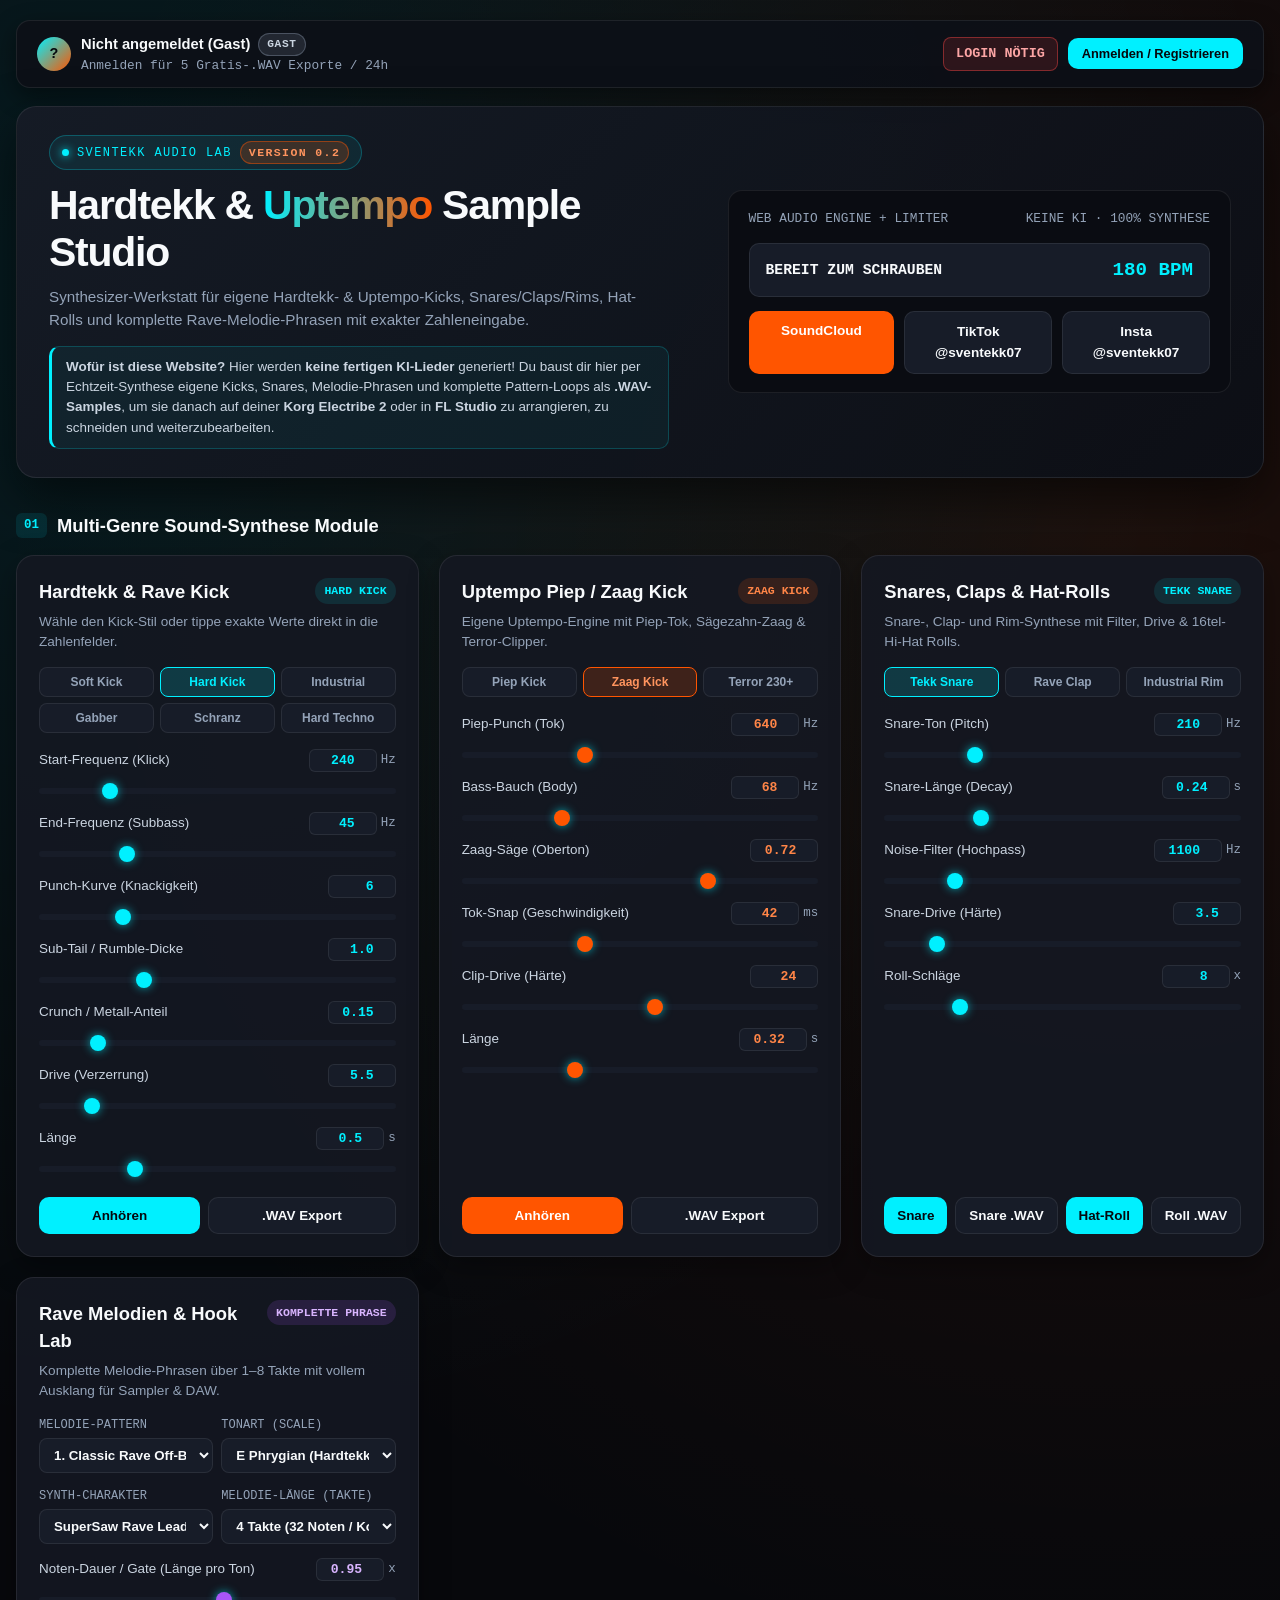
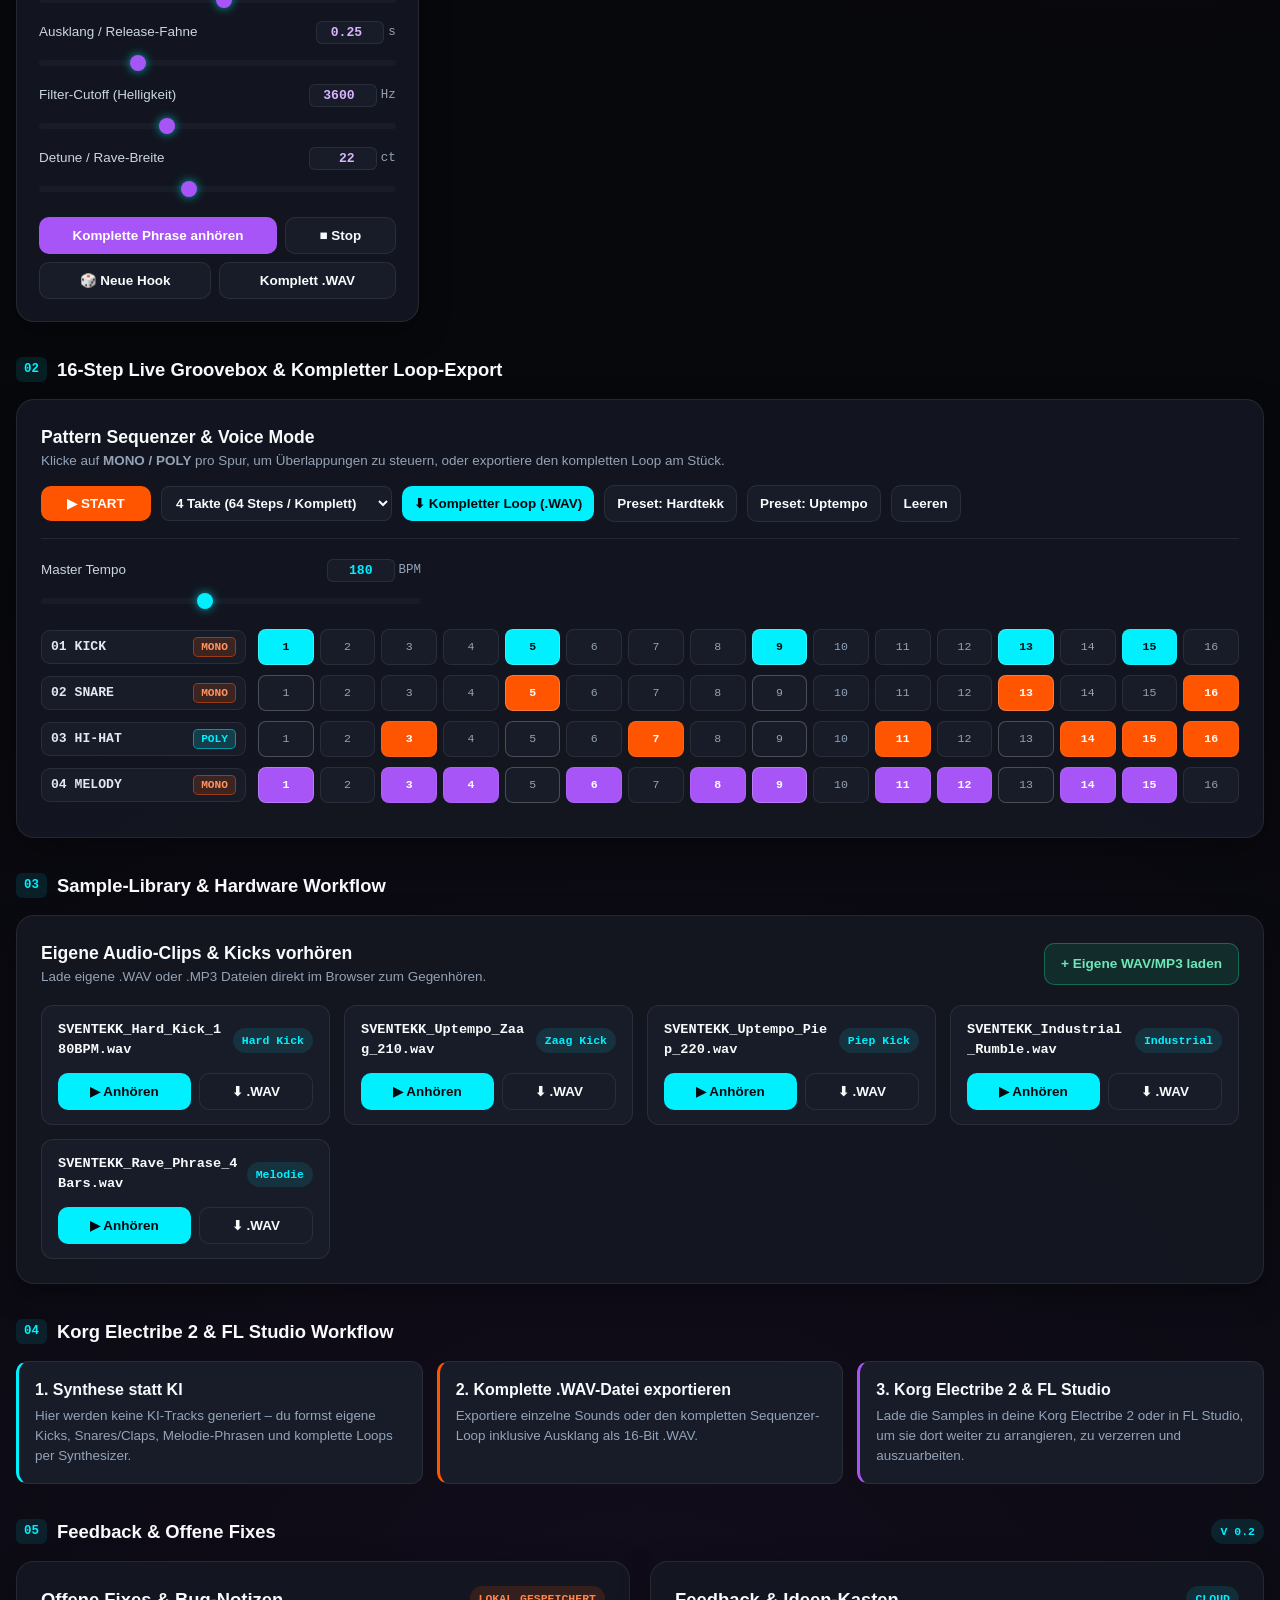
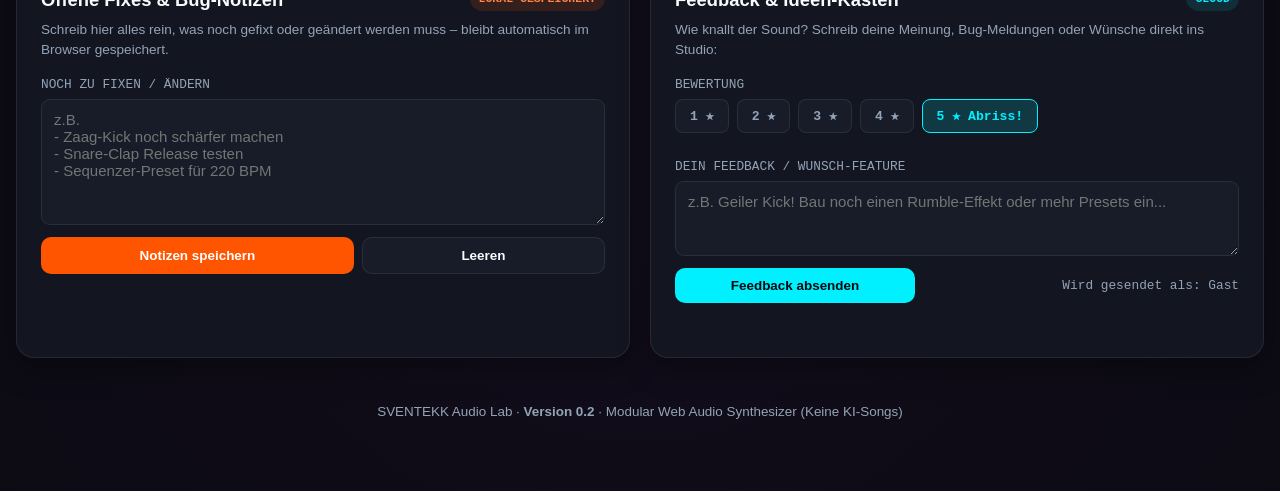
==== commit 1eda206d: "Add files via upload" ====
--- a/index.html
+++ b/index.html
@@ -42,7 +42,7 @@
       </div>
 
       <div class="security-note">
-        🔒 <strong>Cloud-Sync:</strong> Passwörter werden per SHA-256 gehasht. Bei Bedarf kannst du oben „Dev-Modus (Offline)“ aktivieren.
+        🔒 <strong>Cloud-Sync:</strong> Passwörter werden per SHA-256 gehasht.
       </div>
 
       <div id="auth-error" class="auth-msg"></div>
@@ -56,7 +56,7 @@
       <div class="pill-badge" style="color: #d8b4fe; border-color: rgba(168, 85, 247, 0.45);">RANG AKTIVIEREN</div>
       <h2 style="font-size: 1.35rem; margin-bottom: 6px;">Zugangscode eingeben</h2>
       <p style="color: var(--text-dim); font-size: 0.85rem; margin-bottom: 14px;">
-        Schalte deinen Account für VIP, Tester oder Entwickler frei.
+        Schalte deinen Account für VIP oder Tester frei.
       </p>
       <div class="form-field">
         <label>CODE</label>
@@ -96,7 +96,7 @@
        ===================================================================== -->
   <div class="app-shell">
 
-    <!-- ACCOUNT & DEV BAR -->
+    <!-- ACCOUNT BAR -->
     <div class="account-topbar">
       <div class="user-info-group">
         <div class="user-avatar" id="ui-avatar">?</div>
@@ -111,9 +111,6 @@
 
       <div class="user-info-group">
         <div class="credit-badge" id="ui-credits-badge">0 / 5 FREE</div>
-        <button type="button" id="btn-dev-offline" class="btn btn-ghost" style="padding: 8px 12px; font-size: 0.8rem;" onclick="toggleLocalDevMode()">
-          Dev-Modus (Offline)
-        </button>
         <button type="button" id="btn-vip-code" class="btn btn-purple" style="padding: 8px 12px; font-size: 0.8rem;" onclick="openVipModal()">
           Rang-Code
         </button>
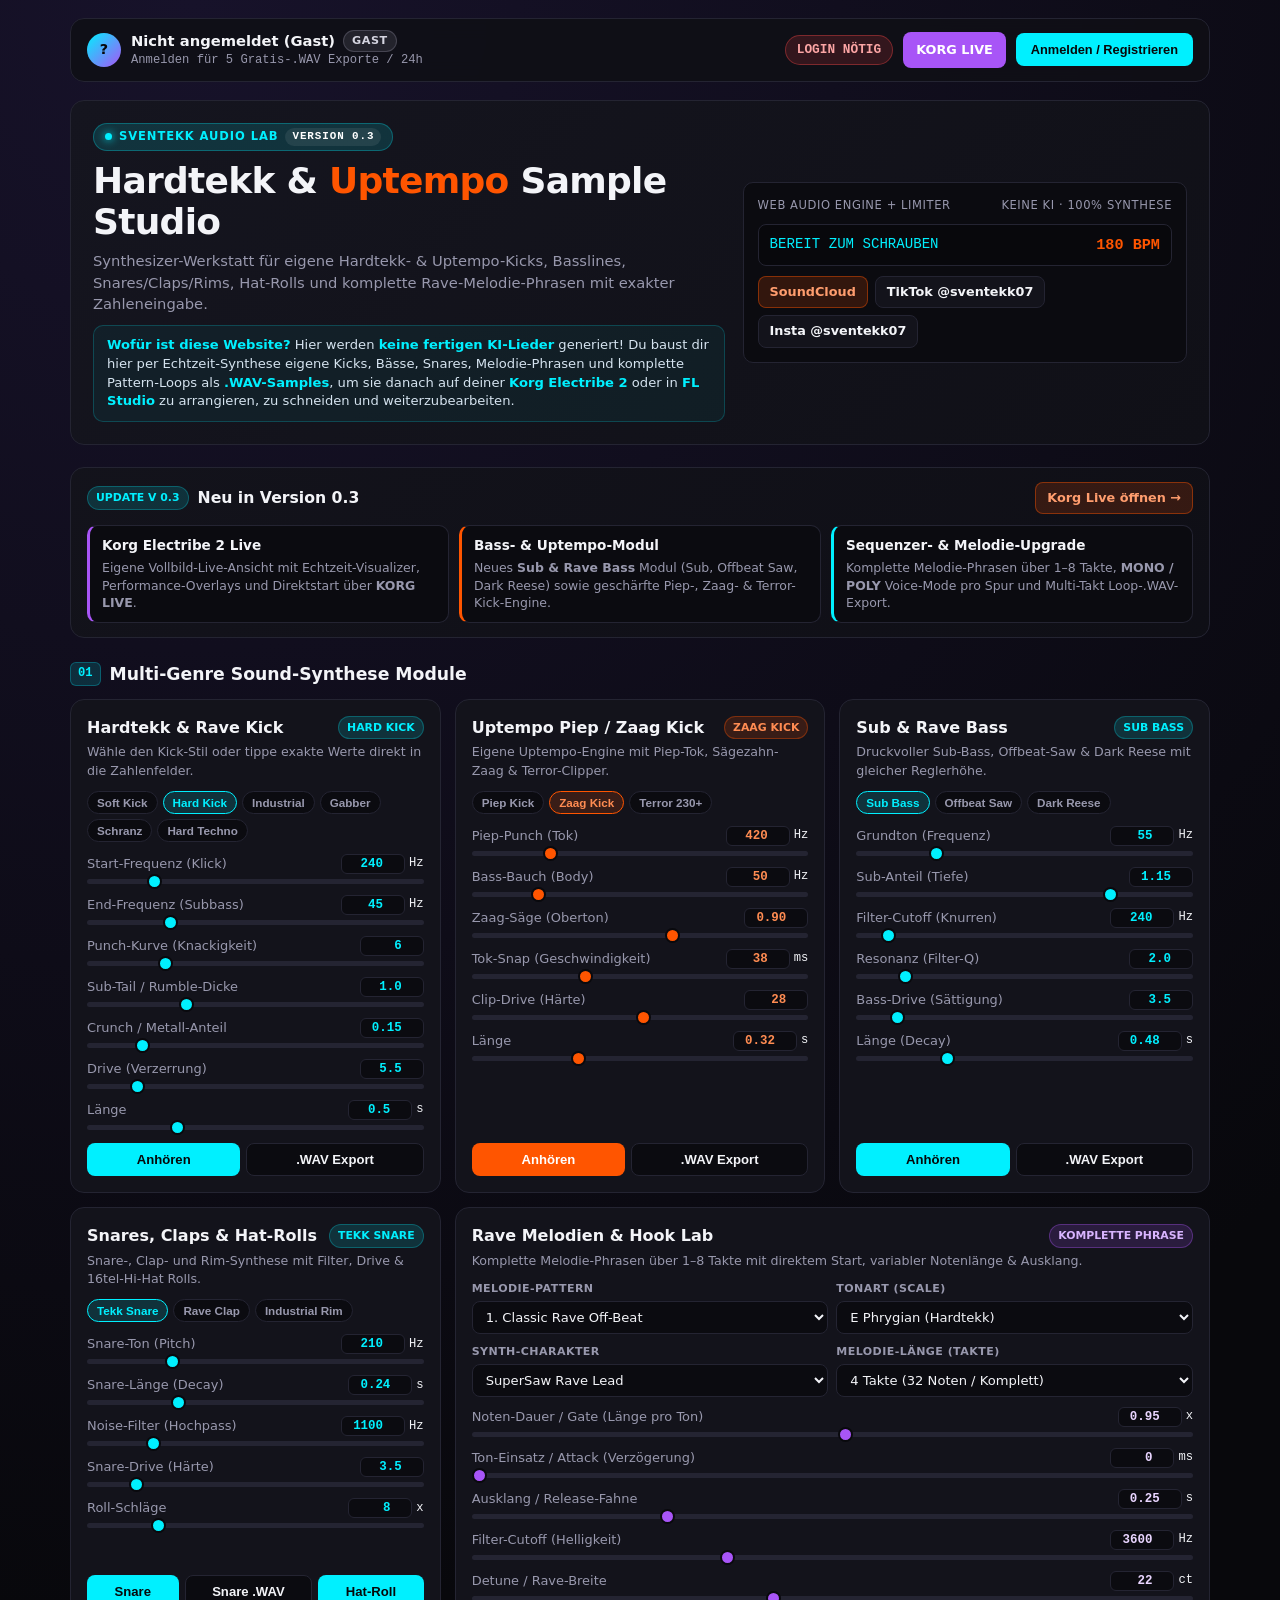
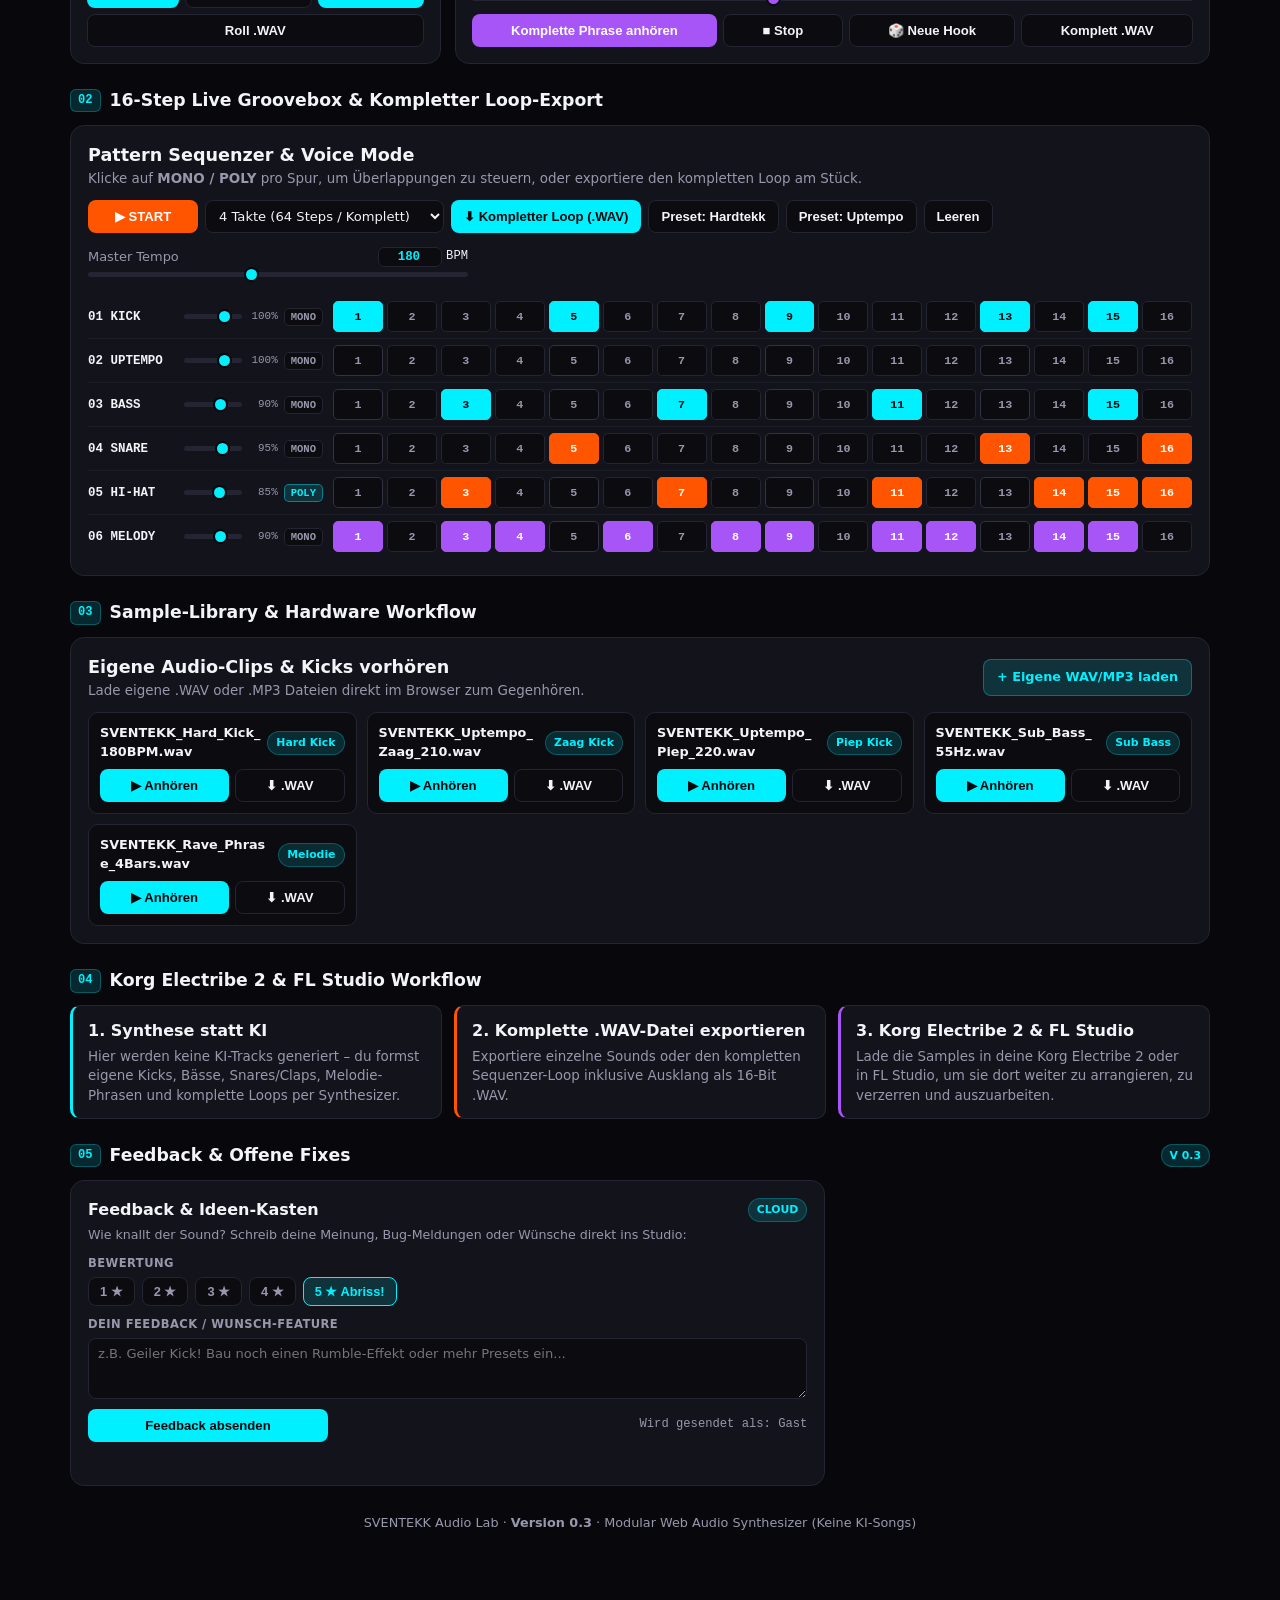
==== commit 54fda0f6: "Add files via upload" ====
--- a/index.html
+++ b/index.html
@@ -36,13 +36,13 @@
         <input type="password" id="auth-password" maxlength="64" autocomplete="current-password" placeholder="••••••••">
       </div>
 
-      <div class="form-field" id="vip-field" style="display: none;">
-        <label>RANG / ZUGANGSCODE (OPTIONAL)</label>
-        <input type="password" id="auth-vipcode" maxlength="32" placeholder="Leer lassen für Free-Account">
+      <div class="form-field" id="role-code-field" style="display: none;">
+        <label>TESTER-CODE (OPTIONAL)</label>
+        <input type="password" id="auth-rolecode" maxlength="32" placeholder="Leer lassen für Free-Account">
       </div>
 
       <div class="security-note">
-        🔒 <strong>Cloud-Sync:</strong> Passwörter werden per SHA-256 gehasht.
+        🔒 <strong>Sicherer Cloud-Login:</strong> Verschlüsselte Session &amp; Passwortschutz über Supabase Auth.
       </div>
 
       <div id="auth-error" class="auth-msg"></div>
@@ -50,22 +50,22 @@
     </div>
   </div>
 
-  <div id="vip-modal" class="modal-backdrop">
-    <div class="modal-card" style="border-color: rgba(168, 85, 247, 0.5);">
-      <button type="button" class="modal-close" onclick="closeVipModal()">&times;</button>
-      <div class="pill-badge" style="color: #d8b4fe; border-color: rgba(168, 85, 247, 0.45);">RANG AKTIVIEREN</div>
-      <h2 style="font-size: 1.35rem; margin-bottom: 6px;">Zugangscode eingeben</h2>
+  <div id="role-modal" class="modal-backdrop">
+    <div class="modal-card" style="border-color: rgba(0, 240, 255, 0.45);">
+      <button type="button" class="modal-close" onclick="closeRoleModal()">&times;</button>
+      <div class="pill-badge">TESTER AKTIVIEREN</div>
+      <h2 style="font-size: 1.35rem; margin-bottom: 6px;">Tester-Code eingeben</h2>
       <p style="color: var(--text-dim); font-size: 0.85rem; margin-bottom: 14px;">
-        Schalte deinen Account für VIP oder Tester frei.
+        Schalte deinen Account als Tester für unbegrenzte .WAV-Exporte frei.
       </p>
       <div class="form-field">
-        <label>CODE</label>
-        <input type="password" id="vip-code-input" maxlength="40" placeholder="Code eingeben...">
-      </div>
-      <div id="vip-modal-msg" class="auth-msg"></div>
+        <label>TESTER-CODE</label>
+        <input type="password" id="role-code-input" maxlength="40" placeholder="Code eingeben...">
+      </div>
+      <div id="role-modal-msg" class="auth-msg"></div>
       <div style="display: flex; gap: 8px;">
-        <button type="button" class="btn btn-ghost" onclick="closeVipModal()">Abbrechen</button>
-        <button type="button" id="btn-vip-submit" class="btn btn-purple" style="flex: 1;" onclick="submitRoleCode()">Aktivieren</button>
+        <button type="button" class="btn btn-ghost" onclick="closeRoleModal()">Abbrechen</button>
+        <button type="button" id="btn-role-submit" class="btn btn-cyan" style="flex: 1;" onclick="submitRoleCode()">Aktivieren</button>
       </div>
     </div>
   </div>
@@ -74,19 +74,20 @@
     <div class="modal-card" style="border-color: rgba(255, 85, 0, 0.45); text-align: center;">
       <button type="button" class="modal-close" onclick="closeLimitModal()">&times;</button>
       <div class="pill-badge" style="color: #ff8547; border-color: rgba(255, 85, 0, 0.4);">FREE LIMIT ERREICHT</div>
-      <h2 style="font-size: 1.35rem; margin-bottom: 8px;">5 / 5 Gratis-Exporte verbraucht</h2>
-      <p style="color: var(--text-dim); font-size: 0.88rem; margin-bottom: 16px;">
-        Dein kostenloses Tageslimit wird automatisch in 24 Stunden zurückgesetzt:
+      <h2 style="font-size: 1.3rem; margin-bottom: 8px;">Keine Gratis-.WAV Downloads mehr übrig</h2>
+      <p style="color: var(--text-dim); font-size: 0.88rem; margin-bottom: 14px;">
+        Deine Gratis-Exporte sind aufgebraucht. Folg mir auf Social Media und schreib mir direkt, wenn du Fragen hast oder mehr brauchst:
       </p>
 
-      <div style="background: var(--bg-input); border: 1px solid var(--border); border-radius: 12px; padding: 14px; margin-bottom: 18px;">
-        <div style="font-size: 0.75rem; color: var(--text-dim); font-family: monospace;">NÄCHSTER RESET IN</div>
-        <div id="modal-countdown" style="font-family: monospace; font-size: 1.5rem; font-weight: 800; color: var(--cyan);">23:59:59</div>
+      <div class="social-row" style="justify-content: center; margin-bottom: 16px;">
+        <a class="nav-pill primary" href="https://www.tiktok.com/@sventekk07" target="_blank" rel="noopener noreferrer">TikTok @sventekk07</a>
+        <a class="nav-pill" href="https://www.instagram.com/sventekk07/" target="_blank" rel="noopener noreferrer">Instagram @sventekk07</a>
+        <a class="nav-pill" href="https://soundcloud.com" target="_blank" rel="noopener noreferrer">SoundCloud</a>
       </div>
 
       <div style="display: flex; gap: 8px;">
-        <button type="button" class="btn btn-ghost" onclick="closeLimitModal()">Okay</button>
-        <button type="button" class="btn btn-purple" style="flex: 1;" onclick="openVipModal()">Code eingeben</button>
+        <button type="button" class="btn btn-cyan" style="flex: 1;" onclick="jumpToFeedbackFromLimit()">Mir schreiben</button>
+        <button type="button" class="btn btn-ghost" onclick="closeLimitModal()">Schließen</button>
       </div>
     </div>
   </div>
@@ -110,9 +111,15 @@
       </div>
 
       <div class="user-info-group">
+        <div class="chip orange" id="dev-download-counter-box" style="display: none;">
+          DEV .WAV EXPORTE: <span id="wav-download-count">0</span>
+        </div>
         <div class="credit-badge" id="ui-credits-badge">0 / 5 FREE</div>
-        <button type="button" id="btn-vip-code" class="btn btn-purple" style="padding: 8px 12px; font-size: 0.8rem;" onclick="openVipModal()">
-          Rang-Code
+        <a href="korg-live.html" id="btn-view-korg" class="btn btn-purple" style="padding: 8px 12px; font-size: 0.8rem; text-decoration: none;">
+          KORG LIVE
+        </a>
+        <button type="button" id="btn-role-code" class="btn btn-ghost" style="padding: 8px 12px; font-size: 0.8rem;" onclick="openRoleModal()">
+          Tester-Code
         </button>
         <button type="button" id="btn-open-login" class="btn btn-cyan" style="padding: 8px 14px; font-size: 0.8rem;" onclick="openAuthModal('login')">
           Anmelden / Registrieren
@@ -123,539 +130,641 @@
       </div>
     </div>
 
-    <!-- HERO HEADER -->
-    <header class="hero-bar">
-      <div>
-        <div class="pill-badge">
-          <span class="live-dot"></span> SVENTEKK AUDIO LAB
-          <span class="version-tag" id="header-version-badge">VERSION 0.2</span>
-        </div>
-        <h1>Hardtekk &amp; <span class="accent">Uptempo</span> Sample Studio</h1>
-        <p class="hero-desc">
-          Synthesizer-Werkstatt für eigene Hardtekk- &amp; Uptempo-Kicks, Snares/Claps/Rims, Hat-Rolls und komplette Rave-Melodie-Phrasen mit exakter Zahleneingabe.
-        </p>
-
-        <div class="studio-notice-box">
-          <strong>Wofür ist diese Website?</strong> Hier werden <strong>keine fertigen KI-Lieder</strong> generiert! Du baust dir hier per Echtzeit-Synthese eigene Kicks, Snares, Melodie-Phrasen und komplette Pattern-Loops als <strong>.WAV-Samples</strong>, um sie danach auf deiner <strong>Korg Electribe 2</strong> oder in <strong>FL Studio</strong> zu arrangieren, zu schneiden und weiterzubearbeiten.
-        </div>
-      </div>
-
-      <div class="studio-status-box">
-        <div class="status-top">
-          <span>WEB AUDIO ENGINE + LIMITER</span>
-          <span>KEINE KI &middot; 100% SYNTHESE</span>
-        </div>
-        <div class="status-display">
-          <span id="studio-status-text">BEREIT ZUM SCHRAUBEN</span>
-          <span class="bpm-readout"><span id="header-bpm">180</span> BPM</span>
-        </div>
-        <div class="social-row">
-          <a class="nav-pill primary" href="https://soundcloud.com" target="_blank" rel="noopener noreferrer">SoundCloud</a>
-          <a class="nav-pill secondary" href="https://www.tiktok.com/@sventekk07" target="_blank" rel="noopener noreferrer">TikTok @sventekk07</a>
-          <a class="nav-pill secondary" href="https://www.instagram.com/sventekk07/" target="_blank" rel="noopener noreferrer">Insta @sventekk07</a>
-        </div>
-      </div>
-    </header>
-
-    <!-- 01: SYNTH GENERATOREN -->
-    <div class="section-head">
-      <h2 class="section-title"><span class="section-num">01</span> Multi-Genre Sound-Synthese Module</h2>
+    <!-- STUDIO HAUPTANSICHT -->
+    <div id="studio-page-view">
+
+      <!-- HERO HEADER -->
+      <header class="hero-bar">
+        <div>
+          <div class="pill-badge">
+            <span class="live-dot"></span> SVENTEKK AUDIO LAB
+            <span class="version-tag" id="header-version-badge">VERSION 0.3</span>
+          </div>
+          <h1>Hardtekk &amp; <span class="accent">Uptempo</span> Sample Studio</h1>
+          <p class="hero-desc">
+            Synthesizer-Werkstatt für eigene Hardtekk- &amp; Uptempo-Kicks, Basslines, Snares/Claps/Rims, Hat-Rolls und komplette Rave-Melodie-Phrasen mit exakter Zahleneingabe.
+          </p>
+
+          <div class="studio-notice-box">
+            <strong>Wofür ist diese Website?</strong> Hier werden <strong>keine fertigen KI-Lieder</strong> generiert! Du baust dir hier per Echtzeit-Synthese eigene Kicks, Bässe, Snares, Melodie-Phrasen und komplette Pattern-Loops als <strong>.WAV-Samples</strong>, um sie danach auf deiner <strong>Korg Electribe 2</strong> oder in <strong>FL Studio</strong> zu arrangieren, zu schneiden und weiterzubearbeiten.
+          </div>
+        </div>
+
+        <div class="studio-status-box">
+          <div class="status-top">
+            <span>WEB AUDIO ENGINE + LIMITER</span>
+            <span>KEINE KI &middot; 100% SYNTHESE</span>
+          </div>
+          <div class="status-display">
+            <span id="studio-status-text">BEREIT ZUM SCHRAUBEN</span>
+            <span class="bpm-readout"><span id="header-bpm">180</span> BPM</span>
+          </div>
+          <div class="social-row">
+            <a class="nav-pill primary" href="https://soundcloud.com" target="_blank" rel="noopener noreferrer">SoundCloud</a>
+            <a class="nav-pill secondary" href="https://www.tiktok.com/@sventekk07" target="_blank" rel="noopener noreferrer">TikTok @sventekk07</a>
+            <a class="nav-pill secondary" href="https://www.instagram.com/sventekk07/" target="_blank" rel="noopener noreferrer">Insta @sventekk07</a>
+          </div>
+        </div>
+      </header>
+
+      <!-- NEU IN VERSION 0.3 -->
+      <section class="changelog-bar" aria-label="Neu in Version 0.3">
+        <div class="changelog-head">
+          <div class="changelog-title">
+            <span class="chip">UPDATE V 0.3</span>
+            <h2>Neu in Version 0.3</h2>
+          </div>
+          <a href="korg-live.html" class="nav-pill primary">Korg Live öffnen &rarr;</a>
+        </div>
+        <div class="changelog-grid">
+          <div class="changelog-item purple">
+            <div class="changelog-item-title">Korg Electribe 2 Live</div>
+            <p>Eigene Vollbild-Live-Ansicht mit Echtzeit-Visualizer, Performance-Overlays und Direktstart über <strong>KORG LIVE</strong>.</p>
+          </div>
+          <div class="changelog-item orange">
+            <div class="changelog-item-title">Bass- &amp; Uptempo-Modul</div>
+            <p>Neues <strong>Sub &amp; Rave Bass</strong> Modul (Sub, Offbeat Saw, Dark Reese) sowie geschärfte Piep-, Zaag- &amp; Terror-Kick-Engine.</p>
+          </div>
+          <div class="changelog-item cyan">
+            <div class="changelog-item-title">Sequenzer- &amp; Melodie-Upgrade</div>
+            <p>Komplette Melodie-Phrasen über 1–8 Takte, <strong>MONO / POLY</strong> Voice-Mode pro Spur und Multi-Takt Loop-.WAV-Export.</p>
+          </div>
+        </div>
+      </section>
+
+      <!-- 01: SYNTH GENERATOREN -->
+      <div class="section-head">
+        <h2 class="section-title"><span class="section-num">01</span> Multi-Genre Sound-Synthese Module</h2>
+      </div>
+
+      <div class="modules-grid">
+        <!-- Modul 1: Hardtekk & Rave Kick -->
+        <div class="synth-card">
+          <div>
+            <div class="card-top">
+              <h3>Hardtekk &amp; Rave Kick</h3>
+              <span class="chip" id="kick-mode-badge">HARD KICK</span>
+            </div>
+            <p class="card-sub">Wähle den Kick-Stil oder tippe exakte Werte direkt in die Zahlenfelder.</p>
+
+            <div class="style-pills">
+              <button type="button" class="style-btn" data-mode="soft" onclick="setKickMode('soft')">Soft Kick</button>
+              <button type="button" class="style-btn active" data-mode="hard" onclick="setKickMode('hard')">Hard Kick</button>
+              <button type="button" class="style-btn" data-mode="industrial" onclick="setKickMode('industrial')">Industrial</button>
+              <button type="button" class="style-btn" data-mode="gabber" onclick="setKickMode('gabber')">Gabber</button>
+              <button type="button" class="style-btn" data-mode="schranz" onclick="setKickMode('schranz')">Schranz</button>
+              <button type="button" class="style-btn" data-mode="hardtechno" onclick="setKickMode('hardtechno')">Hard Techno</button>
+            </div>
+
+            <div class="sliders">
+              <div class="slider-item">
+                <label>
+                  <span>Start-Frequenz (Klick)</span>
+                  <span class="num-unit"><input type="number" class="num-box" id="num-start" min="90" max="900" step="1" value="240"> Hz</span>
+                </label>
+                <input type="range" id="start_hz" min="90" max="900" step="1" value="240">
+              </div>
+              <div class="slider-item">
+                <label>
+                  <span>End-Frequenz (Subbass)</span>
+                  <span class="num-unit"><input type="number" class="num-box" id="num-end" min="25" max="110" step="1" value="45"> Hz</span>
+                </label>
+                <input type="range" id="end_hz" min="25" max="110" step="1" value="45">
+              </div>
+              <div class="slider-item">
+                <label>
+                  <span>Punch-Kurve (Knackigkeit)</span>
+                  <span class="num-unit"><input type="number" class="num-box" id="num-punch" min="2" max="20" step="1" value="6"></span>
+                </label>
+                <input type="range" id="kick_punch" min="2" max="20" step="1" value="6">
+              </div>
+              <div class="slider-item">
+                <label>
+                  <span>Sub-Tail / Rumble-Dicke</span>
+                  <span class="num-unit"><input type="number" class="num-box" id="num-tail" min="0.2" max="3.0" step="0.1" value="1.0"></span>
+                </label>
+                <input type="range" id="kick_tail" min="0.2" max="3.0" step="0.1" value="1.0">
+              </div>
+              <div class="slider-item">
+                <label>
+                  <span>Crunch / Metall-Anteil</span>
+                  <span class="num-unit"><input type="number" class="num-box" id="num-crunch" min="0" max="1.0" step="0.05" value="0.15"></span>
+                </label>
+                <input type="range" id="kick_crunch" min="0" max="1.0" step="0.05" value="0.15">
+              </div>
+              <div class="slider-item">
+                <label>
+                  <span>Drive (Verzerrung)</span>
+                  <span class="num-unit"><input type="number" class="num-box" id="num-drive" min="1" max="35" step="0.5" value="5.5"></span>
+                </label>
+                <input type="range" id="drive" min="1" max="35" step="0.5" value="5.5">
+              </div>
+              <div class="slider-item">
+                <label>
+                  <span>Länge</span>
+                  <span class="num-unit"><input type="number" class="num-box" id="num-dauer" min="0.15" max="1.5" step="0.05" value="0.5"> s</span>
+                </label>
+                <input type="range" id="dauer" min="0.15" max="1.5" step="0.05" value="0.5">
+              </div>
+            </div>
+          </div>
+          <div class="actions">
+            <button type="button" class="btn btn-cyan" onclick="playHardtekkKick()">Anhören</button>
+            <button type="button" class="btn btn-ghost" onclick="downloadHardtekkKick()">.WAV Export</button>
+          </div>
+        </div>
+
+        <!-- Modul 2: Uptempo Piep / Zaag Kick -->
+        <div class="synth-card orange-theme">
+          <div>
+            <div class="card-top">
+              <h3>Uptempo Piep / Zaag Kick</h3>
+              <span class="chip orange" id="uptempo-mode-badge">ZAAG KICK</span>
+            </div>
+            <p class="card-sub">Eigene Uptempo-Engine mit Piep-Tok, Sägezahn-Zaag &amp; Terror-Clipper.</p>
+
+            <div class="style-pills">
+              <button type="button" class="style-btn up-style" data-upmode="piep" onclick="setUptempoMode('piep')">Piep Kick</button>
+              <button type="button" class="style-btn up-style active" data-upmode="zaag" onclick="setUptempoMode('zaag')">Zaag Kick</button>
+              <button type="button" class="style-btn up-style" data-upmode="terror" onclick="setUptempoMode('terror')">Terror 230+</button>
+            </div>
+
+            <div class="sliders">
+              <div class="slider-item">
+                <label>
+                  <span>Piep-Punch (Tok)</span>
+                  <span class="num-unit"><input type="number" class="num-box" id="num-up-start" min="140" max="1400" step="5" value="420"> Hz</span>
+                </label>
+                <input type="range" id="up_start" min="140" max="1400" step="5" value="420">
+              </div>
+              <div class="slider-item">
+                <label>
+                  <span>Bass-Bauch (Body)</span>
+                  <span class="num-unit"><input type="number" class="num-box" id="num-up-end" min="32" max="130" step="1" value="50"> Hz</span>
+                </label>
+                <input type="range" id="up_end" min="32" max="130" step="1" value="50">
+              </div>
+              <div class="slider-item">
+                <label>
+                  <span>Zaag-Säge (Oberton)</span>
+                  <span class="num-unit"><input type="number" class="num-box" id="num-up-zaag" min="0" max="1.5" step="0.05" value="0.90"></span>
+                </label>
+                <input type="range" id="up_zaag" min="0" max="1.5" step="0.05" value="0.90">
+              </div>
+              <div class="slider-item">
+                <label>
+                  <span>Tok-Snap (Geschwindigkeit)</span>
+                  <span class="num-unit"><input type="number" class="num-box" id="num-up-snap" min="10" max="95" step="1" value="38"> ms</span>
+                </label>
+                <input type="range" id="up_snap" min="10" max="95" step="1" value="38">
+              </div>
+              <div class="slider-item">
+                <label>
+                  <span>Clip-Drive (Härte)</span>
+                  <span class="num-unit"><input type="number" class="num-box" id="num-up-drive" min="5" max="50" step="1" value="28"></span>
+                </label>
+                <input type="range" id="up_drive" min="5" max="50" step="1" value="28">
+              </div>
+              <div class="slider-item">
+                <label>
+                  <span>Länge</span>
+                  <span class="num-unit"><input type="number" class="num-box" id="num-up-dauer" min="0.15" max="0.7" step="0.01" value="0.32"> s</span>
+                </label>
+                <input type="range" id="up_dauer" min="0.15" max="0.7" step="0.01" value="0.32">
+              </div>
+            </div>
+          </div>
+          <div class="actions">
+            <button type="button" class="btn btn-orange" onclick="playUptempoKick()">Anhören</button>
+            <button type="button" class="btn btn-ghost" onclick="downloadUptempoKick()">.WAV Export</button>
+          </div>
+        </div>
+
+        <!-- Modul 3: Sub & Rave Bass -->
+        <div class="synth-card">
+          <div>
+            <div class="card-top">
+              <h3>Sub &amp; Rave Bass</h3>
+              <span class="chip" id="bass-mode-badge">SUB BASS</span>
+            </div>
+            <p class="card-sub">Druckvoller Sub-Bass, Offbeat-Saw &amp; Dark Reese mit gleicher Reglerhöhe.</p>
+
+            <div class="style-pills">
+              <button type="button" class="style-btn bass-style active" data-bassmode="sub" onclick="setBassMode('sub')">Sub Bass</button>
+              <button type="button" class="style-btn bass-style" data-bassmode="offbeat" onclick="setBassMode('offbeat')">Offbeat Saw</button>
+              <button type="button" class="style-btn bass-style" data-bassmode="reese" onclick="setBassMode('reese')">Dark Reese</button>
+            </div>
+
+            <div class="sliders">
+              <div class="slider-item">
+                <label>
+                  <span>Grundton (Frequenz)</span>
+                  <span class="num-unit"><input type="number" class="num-box" id="num-bass-freq" min="30" max="140" step="1" value="55"> Hz</span>
+                </label>
+                <input type="range" id="bass_freq" min="30" max="140" step="1" value="55">
+              </div>
+              <div class="slider-item">
+                <label>
+                  <span>Sub-Anteil (Tiefe)</span>
+                  <span class="num-unit"><input type="number" class="num-box" id="num-bass-sub" min="0" max="1.5" step="0.05" value="1.15"></span>
+                </label>
+                <input type="range" id="bass_sub" min="0" max="1.5" step="0.05" value="1.15">
+              </div>
+              <div class="slider-item">
+                <label>
+                  <span>Filter-Cutoff (Knurren)</span>
+                  <span class="num-unit"><input type="number" class="num-box" id="num-bass-cutoff" min="80" max="2200" step="10" value="240"> Hz</span>
+                </label>
+                <input type="range" id="bass_cutoff" min="80" max="2200" step="10" value="240">
+              </div>
+              <div class="slider-item">
+                <label>
+                  <span>Resonanz (Filter-Q)</span>
+                  <span class="num-unit"><input type="number" class="num-box" id="num-bass-res" min="0.5" max="12" step="0.5" value="2.0"></span>
+                </label>
+                <input type="range" id="bass_res" min="0.5" max="12" step="0.5" value="2.0">
+              </div>
+              <div class="slider-item">
+                <label>
+                  <span>Bass-Drive (Sättigung)</span>
+                  <span class="num-unit"><input type="number" class="num-box" id="num-bass-drive" min="1" max="25" step="0.5" value="3.5"></span>
+                </label>
+                <input type="range" id="bass_drive" min="1" max="25" step="0.5" value="3.5">
+              </div>
+              <div class="slider-item">
+                <label>
+                  <span>Länge (Decay)</span>
+                  <span class="num-unit"><input type="number" class="num-box" id="num-bass-dauer" min="0.12" max="1.5" step="0.02" value="0.48"> s</span>
+                </label>
+                <input type="range" id="bass_dauer" min="0.12" max="1.5" step="0.02" value="0.48">
+              </div>
+            </div>
+          </div>
+          <div class="actions">
+            <button type="button" class="btn btn-cyan" onclick="playBass()">Anhören</button>
+            <button type="button" class="btn btn-ghost" onclick="downloadBass()">.WAV Export</button>
+          </div>
+        </div>
+
+        <!-- Modul 4: Snares, Claps & Hi-Hat Rolls -->
+        <div class="synth-card">
+          <div>
+            <div class="card-top">
+              <h3>Snares, Claps &amp; Hat-Rolls</h3>
+              <span class="chip" id="snare-mode-badge">TEKK SNARE</span>
+            </div>
+            <p class="card-sub">Snare-, Clap- und Rim-Synthese mit Filter, Drive &amp; 16tel-Hi-Hat Rolls.</p>
+
+            <div class="style-pills">
+              <button type="button" class="style-btn snare-style active" data-snaremode="snare" onclick="setSnareMode('snare')">Tekk Snare</button>
+              <button type="button" class="style-btn snare-style" data-snaremode="clap" onclick="setSnareMode('clap')">Rave Clap</button>
+              <button type="button" class="style-btn snare-style" data-snaremode="rim" onclick="setSnareMode('rim')">Industrial Rim</button>
+            </div>
+
+            <div class="sliders">
+              <div class="slider-item">
+                <label>
+                  <span>Snare-Ton (Pitch)</span>
+                  <span class="num-unit"><input type="number" class="num-box" id="num-snare-tone" min="110" max="520" step="1" value="210"> Hz</span>
+                </label>
+                <input type="range" id="snare_tone" min="110" max="520" step="1" value="210">
+              </div>
+              <div class="slider-item">
+                <label>
+                  <span>Snare-Länge (Decay)</span>
+                  <span class="num-unit"><input type="number" class="num-box" id="num-snare-len" min="0.06" max="0.75" step="0.02" value="0.24"> s</span>
+                </label>
+                <input type="range" id="snare_len" min="0.06" max="0.75" step="0.02" value="0.24">
+              </div>
+              <div class="slider-item">
+                <label>
+                  <span>Noise-Filter (Hochpass)</span>
+                  <span class="num-unit"><input type="number" class="num-box" id="num-snare-filter" min="400" max="4200" step="50" value="1100"> Hz</span>
+                </label>
+                <input type="range" id="snare_filter" min="400" max="4200" step="50" value="1100">
+              </div>
+              <div class="slider-item">
+                <label>
+                  <span>Snare-Drive (Härte)</span>
+                  <span class="num-unit"><input type="number" class="num-box" id="num-snare-drive" min="1" max="20" step="0.5" value="3.5"></span>
+                </label>
+                <input type="range" id="snare_drive" min="1" max="20" step="0.5" value="3.5">
+              </div>
+              <div class="slider-item">
+                <label>
+                  <span>Roll-Schläge</span>
+                  <span class="num-unit"><input type="number" class="num-box" id="num-hat-hits" min="2" max="32" step="1" value="8"> x</span>
+                </label>
+                <input type="range" id="hat_hits" min="2" max="32" step="1" value="8">
+              </div>
+            </div>
+          </div>
+          <div class="actions">
+            <button type="button" class="btn btn-cyan" onclick="playSnare()">Snare</button>
+            <button type="button" class="btn btn-ghost" onclick="downloadSnare()">Snare .WAV</button>
+            <button type="button" class="btn btn-cyan" onclick="playHatRoll()">Hat-Roll</button>
+            <button type="button" class="btn btn-ghost" onclick="downloadHatRoll()">Roll .WAV</button>
+          </div>
+        </div>
+
+        <!-- Modul 5: Rave Melodien & Hook Lab -->
+        <div class="synth-card purple-theme" style="grid-column: span 2;">
+          <div>
+            <div class="card-top">
+              <h3>Rave Melodien &amp; Hook Lab</h3>
+              <span class="chip purple">KOMPLETTE PHRASE</span>
+            </div>
+            <p class="card-sub">Komplette Melodie-Phrasen über 1–8 Takte mit direktem Start, variabler Notenlänge &amp; Ausklang.</p>
+
+            <div class="select-row">
+              <div class="select-group">
+                <span>MELODIE-PATTERN</span>
+                <select id="melody_pattern" onchange="buildMelodyNotes()">
+                  <option value="offbeat">1. Classic Rave Off-Beat</option>
+                  <option value="staircase">2. Hardtekk Staircase</option>
+                  <option value="frenzy">3. Uptempo Frenzy</option>
+                  <option value="acid">4. Hypnotic Acid Roll</option>
+                  <option value="anthem">5. Dark Trance Anthem</option>
+                  <option value="octave">6. Octave Bounce Hook</option>
+                  <option value="random">7. Random Rave Hook 🎲</option>
+                </select>
+              </div>
+              <div class="select-group">
+                <span>TONART (SCALE)</span>
+                <select id="melody_scale" onchange="buildMelodyNotes()">
+                  <option value="phrygian">E Phrygian (Hardtekk)</option>
+                  <option value="aminor">A-Moll (Rave Classic)</option>
+                  <option value="fminor">F-Moll (Dark Uptempo)</option>
+                  <option value="dminor">D-Moll (Hardstyle)</option>
+                  <option value="harmonic">G Harmonic Minor (Ostblock)</option>
+                  <option value="cminor">C-Moll (Industrial)</option>
+                  <option value="major">C-Dur (Euphoric Happy)</option>
+                </select>
+              </div>
+            </div>
+
+            <div class="select-row">
+              <div class="select-group">
+                <span>SYNTH-CHARAKTER</span>
+                <select id="melody_synth">
+                  <option value="supersaw">SuperSaw Rave Lead</option>
+                  <option value="acid303">Acid 303 Squelch</option>
+                  <option value="screech">Screech FM Lead</option>
+                  <option value="pluck">Pluck Trance Bell</option>
+                </select>
+              </div>
+              <div class="select-group">
+                <span>MELODIE-LÄNGE (TAKTE)</span>
+                <select id="melody_bars">
+                  <option value="1">1 Takt (8 Noten)</option>
+                  <option value="2">2 Takte (16 Noten)</option>
+                  <option value="4" selected>4 Takte (32 Noten / Komplett)</option>
+                  <option value="8">8 Takte (64 Noten / Extended)</option>
+                </select>
+              </div>
+            </div>
+
+            <div class="sliders">
+              <div class="slider-item">
+                <label>
+                  <span>Noten-Dauer / Gate (Länge pro Ton)</span>
+                  <span class="num-unit"><input type="number" class="num-box" id="num-mel-gate" min="0.25" max="1.6" step="0.05" value="0.95"> x</span>
+                </label>
+                <input type="range" id="melody_gate" min="0.25" max="1.6" step="0.05" value="0.95">
+              </div>
+              <div class="slider-item">
+                <label>
+                  <span>Ton-Einsatz / Attack (Verzögerung)</span>
+                  <span class="num-unit"><input type="number" class="num-box" id="num-mel-attack" min="0" max="150" step="2" value="0"> ms</span>
+                </label>
+                <input type="range" id="mel_attack" min="0" max="150" step="2" value="0">
+              </div>
+              <div class="slider-item">
+                <label>
+                  <span>Ausklang / Release-Fahne</span>
+                  <span class="num-unit"><input type="number" class="num-box" id="num-mel-rel" min="0.05" max="0.8" step="0.05" value="0.25"> s</span>
+                </label>
+                <input type="range" id="mel_release" min="0.05" max="0.8" step="0.05" value="0.25">
+              </div>
+              <div class="slider-item">
+                <label>
+                  <span>Filter-Cutoff (Helligkeit)</span>
+                  <span class="num-unit"><input type="number" class="num-box" id="num-mel-cutoff" min="400" max="9500" step="50" value="3600"> Hz</span>
+                </label>
+                <input type="range" id="mel_cutoff" min="400" max="9500" step="50" value="3600">
+              </div>
+              <div class="slider-item">
+                <label>
+                  <span>Detune / Rave-Breite</span>
+                  <span class="num-unit"><input type="number" class="num-box" id="num-mel-detune" min="2" max="50" step="1" value="22"> ct</span>
+                </label>
+                <input type="range" id="mel_detune" min="2" max="50" step="1" value="22">
+              </div>
+            </div>
+          </div>
+          <div class="actions">
+            <button type="button" class="btn btn-purple" onclick="playMelody()">Komplette Phrase anhören</button>
+            <button type="button" class="btn btn-ghost" onclick="stopMelodyPreview()">■ Stop</button>
+            <button type="button" class="btn btn-ghost" onclick="randomizeMelody()">🎲 Neue Hook</button>
+            <button type="button" class="btn btn-ghost" onclick="downloadMelody()">Komplett .WAV</button>
+          </div>
+        </div>
+      </div>
+
+      <!-- 02: LIVE STEP SEQUENZER -->
+      <div class="section-head">
+        <h2 class="section-title"><span class="section-num">02</span> 16-Step Live Groovebox &amp; Kompletter Loop-Export</h2>
+      </div>
+
+      <div class="panel-box">
+        <div class="seq-header">
+          <div>
+            <h3 style="font-size: 1.1rem;">Pattern Sequenzer &amp; Voice Mode</h3>
+            <p style="font-size: 0.84rem; color: var(--text-dim);">Klicke auf <strong>MONO / POLY</strong> pro Spur, um Überlappungen zu steuern, oder exportiere den kompletten Loop am Stück.</p>
+          </div>
+          <div class="seq-tools">
+            <button type="button" id="btn-seq-play" class="btn btn-orange" style="min-width: 110px;" onclick="toggleSequencer()">▶ START</button>
+            <select id="seq_export_bars" style="width: auto;">
+              <option value="1">1 Takt (16 Steps)</option>
+              <option value="2">2 Takte (32 Steps)</option>
+              <option value="4" selected>4 Takte (64 Steps / Komplett)</option>
+              <option value="8">8 Takte (128 Steps / Full Drop)</option>
+            </select>
+            <button type="button" class="btn btn-cyan" onclick="downloadFullSequencer()">⬇ Kompletter Loop (.WAV)</button>
+            <button type="button" class="btn btn-ghost" onclick="loadPresetPattern('hardtekk')">Preset: Hardtekk</button>
+            <button type="button" class="btn btn-ghost" onclick="loadPresetPattern('uptempo')">Preset: Uptempo</button>
+            <button type="button" class="btn btn-ghost" onclick="clearSequencer()">Leeren</button>
+          </div>
+        </div>
+
+        <div style="margin-bottom: 18px; max-width: 380px;">
+          <div class="slider-item">
+            <label>
+              <span>Master Tempo</span>
+              <span class="num-unit"><input type="number" class="num-box" id="num-bpm" min="120" max="260" step="1" value="180"> BPM</span>
+            </label>
+            <input type="range" id="bpm" min="120" max="260" step="1" value="180">
+          </div>
+        </div>
+
+        <div id="sequencer-rows"></div>
+      </div>
+
+      <!-- 03: SAMPLE LIBRARY -->
+      <div class="section-head">
+        <h2 class="section-title"><span class="section-num">03</span> Sample-Library &amp; Hardware Workflow</h2>
+      </div>
+
+      <div class="panel-box">
+        <div class="library-header">
+          <div>
+            <h3 style="font-size: 1.1rem;">Eigene Audio-Clips &amp; Kicks vorhören</h3>
+            <p style="font-size: 0.84rem; color: var(--text-dim);">Lade eigene .WAV oder .MP3 Dateien direkt im Browser zum Gegenhören.</p>
+          </div>
+          <label class="upload-btn">
+            + Eigene WAV/MP3 laden
+            <input type="file" id="audio-uploader" accept="audio/wav,audio/mpeg,audio/ogg,audio/flac" multiple style="display:none" onchange="handleAudioUpload(event)">
+          </label>
+        </div>
+        <div id="sample-library-list" class="sample-grid"></div>
+      </div>
+
+      <!-- 04: WORKFLOW -->
+      <div class="section-head">
+        <h2 class="section-title"><span class="section-num">04</span> Korg Electribe 2 &amp; FL Studio Workflow</h2>
+      </div>
+
+      <div class="workflow-grid">
+        <div class="wf-step">
+          <div style="font-weight: 700; margin-bottom: 4px;">1. Synthese statt KI</div>
+          <p style="font-size: 0.84rem; color: var(--text-dim);">Hier werden keine KI-Tracks generiert – du formst eigene Kicks, Bässe, Snares/Claps, Melodie-Phrasen und komplette Loops per Synthesizer.</p>
+        </div>
+        <div class="wf-step" style="border-left-color: var(--orange);">
+          <div style="font-weight: 700; margin-bottom: 4px;">2. Komplette .WAV-Datei exportieren</div>
+          <p style="font-size: 0.84rem; color: var(--text-dim);">Exportiere einzelne Sounds oder den kompletten Sequenzer-Loop inklusive Ausklang als 16-Bit .WAV.</p>
+        </div>
+        <div class="wf-step" style="border-left-color: var(--purple);">
+          <div style="font-weight: 700; margin-bottom: 4px;">3. Korg Electribe 2 &amp; FL Studio</div>
+          <p style="font-size: 0.84rem; color: var(--text-dim);">Lade die Samples in deine Korg Electribe 2 oder in FL Studio, um sie dort weiter zu arrangieren, zu verzerren und auszuarbeiten.</p>
+        </div>
+      </div>
+
+      <!-- 05: FEEDBACK & FIX-NOTIZBLOCK -->
+      <div class="section-head">
+        <h2 class="section-title"><span class="section-num">05</span> Feedback &amp; Offene Fixes</h2>
+        <span class="chip" id="feedback-version-chip">V 0.3</span>
+      </div>
+
+      <div class="modules-grid">
+        <div class="panel-box" id="dev-fix-notes-card" style="display: none;">
+          <div class="card-top">
+            <h3>Offene Fixes &amp; Bug-Notizen</h3>
+            <span class="chip orange">NUR ENTWICKLER</span>
+          </div>
+          <p class="card-sub">Schreib hier alles rein, was noch gefixt oder geändert werden muss – bleibt automatisch im Browser gespeichert.</p>
+
+          <div class="form-field">
+            <label>NOCH ZU FIXEN / ÄNDERN</label>
+            <textarea id="dev-fix-notes" rows="6" placeholder="z.B.&#10;- Zaag-Kick noch schärfer machen&#10;- Snare-Clap Release testen&#10;- Sequenzer-Preset für 220 BPM"></textarea>
+          </div>
+
+          <div class="actions">
+            <button type="button" class="btn btn-orange" onclick="saveFixNotes()">Notizen speichern</button>
+            <button type="button" class="btn btn-ghost" onclick="clearFixNotes()">Leeren</button>
+          </div>
+          <div id="fix-notes-status" class="feedback-status"></div>
+        </div>
+
+        <div class="panel-box" style="grid-column: span 2;">
+          <div class="card-top">
+            <h3>Feedback &amp; Ideen-Kasten</h3>
+            <span class="chip">CLOUD</span>
+          </div>
+          <p class="card-sub">
+            Wie knallt der Sound? Schreib deine Meinung, Bug-Meldungen oder Wünsche direkt ins Studio:
+          </p>
+
+          <div class="form-field">
+            <label>BEWERTUNG</label>
+            <div class="rating-row" id="rating-buttons">
+              <button type="button" class="rate-btn" data-rate="1" onclick="selectRating(1)">1 ★</button>
+              <button type="button" class="rate-btn" data-rate="2" onclick="selectRating(2)">2 ★</button>
+              <button type="button" class="rate-btn" data-rate="3" onclick="selectRating(3)">3 ★</button>
+              <button type="button" class="rate-btn" data-rate="4" onclick="selectRating(4)">4 ★</button>
+              <button type="button" class="rate-btn active" data-rate="5" onclick="selectRating(5)">5 ★ Abriss!</button>
+            </div>
+          </div>
+
+          <div class="form-field">
+            <label>DEIN FEEDBACK / WUNSCH-FEATURE</label>
+            <textarea id="feedback-message" rows="3" maxlength="500" placeholder="z.B. Geiler Kick! Bau noch einen Rumble-Effekt oder mehr Presets ein..."></textarea>
+          </div>
+
+          <div style="display: flex; align-items: center; justify-content: space-between; flex-wrap: wrap; gap: 10px;">
+            <button type="button" id="btn-send-feedback" class="btn btn-cyan" style="max-width: 240px;" onclick="submitFeedback()">Feedback absenden</button>
+            <span class="timer-text" id="feedback-user-hint">Wird gesendet als: Gast</span>
+          </div>
+
+          <div id="feedback-status" class="feedback-status"></div>
+        </div>
+      </div>
+
+      <!-- ADMIN / ENTWICKLER PANEL -->
+      <div id="admin-panel" style="display: none;">
+        <div class="section-head">
+          <h2 class="section-title">
+            <span class="section-num" style="color: #d8b4fe; background: rgba(168,85,247,0.18);">ADMIN</span>
+            Nutzer-Ränge verwalten &amp; Feedback-Eingang
+          </h2>
+          <button type="button" class="btn btn-purple" style="flex: 0 0 auto; padding: 8px 14px;" onclick="loadAdminData()">↻ Aktualisieren</button>
+        </div>
+
+        <div class="panel-box" style="overflow-x: auto; margin-bottom: 18px;">
+          <h3 style="font-size: 0.98rem; margin-bottom: 6px;">Registrierte Accounts &amp; Rang-Zuweisung (<code>studio_profiles</code>)</h3>
+          <p style="font-size: 0.8rem; color: var(--text-dim); margin-bottom: 10px;">
+            Als <strong>Entwickler</strong> kannst du hier jedem Account direkt einen Rang (<code>free</code>, <code>tester</code>, <code>entwickler</code>) zuweisen.
+          </p>
+          <table class="admin-table">
+            <thead>
+              <tr>
+                <th>Benutzername</th>
+                <th>Aktueller Rang</th>
+                <th>Rang ändern</th>
+                <th>Exports</th>
+                <th>Letzter Login</th>
+              </tr>
+            </thead>
+            <tbody id="admin-users-tbody">
+              <tr><td colspan="5">Lade Daten...</td></tr>
+            </tbody>
+          </table>
+        </div>
+
+        <div class="panel-box" style="overflow-x: auto;">
+          <h3 style="font-size: 0.98rem; margin-bottom: 6px;">Eingegangenes Feedback (<code>studio_feedback</code>)</h3>
+          <table class="admin-table">
+            <thead>
+              <tr>
+                <th>User</th>
+                <th>Rating</th>
+                <th>Version</th>
+                <th>Nachricht</th>
+                <th>Datum</th>
+              </tr>
+            </thead>
+            <tbody id="admin-feedback-tbody">
+              <tr><td colspan="5">Lade Feedback...</td></tr>
+            </tbody>
+          </table>
+        </div>
+      </div>
+
+      <footer>
+        SVENTEKK Audio Lab &middot; <strong id="footer-version-text">Version 0.3</strong> &middot; Modular Web Audio Synthesizer (Keine KI-Songs)
+      </footer>
+
     </div>
 
-    <div class="modules-grid">
-      <!-- Modul 1: Hardtekk & Rave Kick -->
-      <div class="synth-card">
-        <div>
-          <div class="card-top">
-            <h3>Hardtekk &amp; Rave Kick</h3>
-            <span class="chip" id="kick-mode-badge">HARD KICK</span>
-          </div>
-          <p class="card-sub">Wähle den Kick-Stil oder tippe exakte Werte direkt in die Zahlenfelder.</p>
-
-          <div class="style-pills">
-            <button type="button" class="style-btn" data-mode="soft" onclick="setKickMode('soft')">Soft Kick</button>
-            <button type="button" class="style-btn active" data-mode="hard" onclick="setKickMode('hard')">Hard Kick</button>
-            <button type="button" class="style-btn" data-mode="industrial" onclick="setKickMode('industrial')">Industrial</button>
-            <button type="button" class="style-btn" data-mode="gabber" onclick="setKickMode('gabber')">Gabber</button>
-            <button type="button" class="style-btn" data-mode="schranz" onclick="setKickMode('schranz')">Schranz</button>
-            <button type="button" class="style-btn" data-mode="hardtechno" onclick="setKickMode('hardtechno')">Hard Techno</button>
-          </div>
-
-          <div class="sliders">
-            <div class="slider-item">
-              <label>
-                <span>Start-Frequenz (Klick)</span>
-                <span class="num-unit"><input type="number" class="num-box" id="num-start" min="90" max="900" step="1" value="240"> Hz</span>
-              </label>
-              <input type="range" id="start_hz" min="90" max="900" step="1" value="240">
-            </div>
-            <div class="slider-item">
-              <label>
-                <span>End-Frequenz (Subbass)</span>
-                <span class="num-unit"><input type="number" class="num-box" id="num-end" min="25" max="110" step="1" value="45"> Hz</span>
-              </label>
-              <input type="range" id="end_hz" min="25" max="110" step="1" value="45">
-            </div>
-            <div class="slider-item">
-              <label>
-                <span>Punch-Kurve (Knackigkeit)</span>
-                <span class="num-unit"><input type="number" class="num-box" id="num-punch" min="2" max="20" step="1" value="6"></span>
-              </label>
-              <input type="range" id="kick_punch" min="2" max="20" step="1" value="6">
-            </div>
-            <div class="slider-item">
-              <label>
-                <span>Sub-Tail / Rumble-Dicke</span>
-                <span class="num-unit"><input type="number" class="num-box" id="num-tail" min="0.2" max="3.0" step="0.1" value="1.0"></span>
-              </label>
-              <input type="range" id="kick_tail" min="0.2" max="3.0" step="0.1" value="1.0">
-            </div>
-            <div class="slider-item">
-              <label>
-                <span>Crunch / Metall-Anteil</span>
-                <span class="num-unit"><input type="number" class="num-box" id="num-crunch" min="0" max="1.0" step="0.05" value="0.15"></span>
-              </label>
-              <input type="range" id="kick_crunch" min="0" max="1.0" step="0.05" value="0.15">
-            </div>
-            <div class="slider-item">
-              <label>
-                <span>Drive (Verzerrung)</span>
-                <span class="num-unit"><input type="number" class="num-box" id="num-drive" min="1" max="35" step="0.5" value="5.5"></span>
-              </label>
-              <input type="range" id="drive" min="1" max="35" step="0.5" value="5.5">
-            </div>
-            <div class="slider-item">
-              <label>
-                <span>Länge</span>
-                <span class="num-unit"><input type="number" class="num-box" id="num-dauer" min="0.15" max="1.5" step="0.05" value="0.5"> s</span>
-              </label>
-              <input type="range" id="dauer" min="0.15" max="1.5" step="0.05" value="0.5">
-            </div>
-          </div>
-        </div>
-        <div class="actions">
-          <button type="button" class="btn btn-cyan" onclick="playHardtekkKick()">Anhören</button>
-          <button type="button" class="btn btn-ghost" onclick="downloadHardtekkKick()">.WAV Export</button>
-        </div>
-      </div>
-
-      <!-- Modul 2: Uptempo Piep / Zaag Kick -->
-      <div class="synth-card orange-theme">
-        <div>
-          <div class="card-top">
-            <h3>Uptempo Piep / Zaag Kick</h3>
-            <span class="chip orange" id="uptempo-mode-badge">ZAAG KICK</span>
-          </div>
-          <p class="card-sub">Eigene Uptempo-Engine mit Piep-Tok, Sägezahn-Zaag &amp; Terror-Clipper.</p>
-
-          <div class="style-pills">
-            <button type="button" class="style-btn up-style" data-upmode="piep" onclick="setUptempoMode('piep')">Piep Kick</button>
-            <button type="button" class="style-btn up-style active" data-upmode="zaag" onclick="setUptempoMode('zaag')">Zaag Kick</button>
-            <button type="button" class="style-btn up-style" data-upmode="terror" onclick="setUptempoMode('terror')">Terror 230+</button>
-          </div>
-
-          <div class="sliders">
-            <div class="slider-item">
-              <label>
-                <span>Piep-Punch (Tok)</span>
-                <span class="num-unit"><input type="number" class="num-box" id="num-up-start" min="250" max="1400" step="5" value="640"> Hz</span>
-              </label>
-              <input type="range" id="up_start" min="250" max="1400" step="5" value="640">
-            </div>
-            <div class="slider-item">
-              <label>
-                <span>Bass-Bauch (Body)</span>
-                <span class="num-unit"><input type="number" class="num-box" id="num-up-end" min="45" max="130" step="1" value="68"> Hz</span>
-              </label>
-              <input type="range" id="up_end" min="45" max="130" step="1" value="68">
-            </div>
-            <div class="slider-item">
-              <label>
-                <span>Zaag-Säge (Oberton)</span>
-                <span class="num-unit"><input type="number" class="num-box" id="num-up-zaag" min="0" max="1.0" step="0.05" value="0.72"></span>
-              </label>
-              <input type="range" id="up_zaag" min="0" max="1.0" step="0.05" value="0.72">
-            </div>
-            <div class="slider-item">
-              <label>
-                <span>Tok-Snap (Geschwindigkeit)</span>
-                <span class="num-unit"><input type="number" class="num-box" id="num-up-snap" min="15" max="95" step="1" value="42"> ms</span>
-              </label>
-              <input type="range" id="up_snap" min="15" max="95" step="1" value="42">
-            </div>
-            <div class="slider-item">
-              <label>
-                <span>Clip-Drive (Härte)</span>
-                <span class="num-unit"><input type="number" class="num-box" id="num-up-drive" min="5" max="40" step="1" value="24"></span>
-              </label>
-              <input type="range" id="up_drive" min="5" max="40" step="1" value="24">
-            </div>
-            <div class="slider-item">
-              <label>
-                <span>Länge</span>
-                <span class="num-unit"><input type="number" class="num-box" id="num-up-dauer" min="0.15" max="0.7" step="0.01" value="0.32"> s</span>
-              </label>
-              <input type="range" id="up_dauer" min="0.15" max="0.7" step="0.01" value="0.32">
-            </div>
-          </div>
-        </div>
-        <div class="actions">
-          <button type="button" class="btn btn-orange" onclick="playUptempoKick()">Anhören</button>
-          <button type="button" class="btn btn-ghost" onclick="downloadUptempoKick()">.WAV Export</button>
-        </div>
-      </div>
-
-      <!-- Modul 3: Snares, Claps & Hi-Hat Rolls -->
-      <div class="synth-card">
-        <div>
-          <div class="card-top">
-            <h3>Snares, Claps &amp; Hat-Rolls</h3>
-            <span class="chip" id="snare-mode-badge">TEKK SNARE</span>
-          </div>
-          <p class="card-sub">Snare-, Clap- und Rim-Synthese mit Filter, Drive &amp; 16tel-Hi-Hat Rolls.</p>
-
-          <div class="style-pills">
-            <button type="button" class="style-btn snare-style active" data-snaremode="snare" onclick="setSnareMode('snare')">Tekk Snare</button>
-            <button type="button" class="style-btn snare-style" data-snaremode="clap" onclick="setSnareMode('clap')">Rave Clap</button>
-            <button type="button" class="style-btn snare-style" data-snaremode="rim" onclick="setSnareMode('rim')">Industrial Rim</button>
-          </div>
-
-          <div class="sliders">
-            <div class="slider-item">
-              <label>
-                <span>Snare-Ton (Pitch)</span>
-                <span class="num-unit"><input type="number" class="num-box" id="num-snare-tone" min="110" max="520" step="1" value="210"> Hz</span>
-              </label>
-              <input type="range" id="snare_tone" min="110" max="520" step="1" value="210">
-            </div>
-            <div class="slider-item">
-              <label>
-                <span>Snare-Länge (Decay)</span>
-                <span class="num-unit"><input type="number" class="num-box" id="num-snare-len" min="0.06" max="0.75" step="0.02" value="0.24"> s</span>
-              </label>
-              <input type="range" id="snare_len" min="0.06" max="0.75" step="0.02" value="0.24">
-            </div>
-            <div class="slider-item">
-              <label>
-                <span>Noise-Filter (Hochpass)</span>
-                <span class="num-unit"><input type="number" class="num-box" id="num-snare-filter" min="400" max="4200" step="50" value="1100"> Hz</span>
-              </label>
-              <input type="range" id="snare_filter" min="400" max="4200" step="50" value="1100">
-            </div>
-            <div class="slider-item">
-              <label>
-                <span>Snare-Drive (Härte)</span>
-                <span class="num-unit"><input type="number" class="num-box" id="num-snare-drive" min="1" max="20" step="0.5" value="3.5"></span>
-              </label>
-              <input type="range" id="snare_drive" min="1" max="20" step="0.5" value="3.5">
-            </div>
-            <div class="slider-item">
-              <label>
-                <span>Roll-Schläge</span>
-                <span class="num-unit"><input type="number" class="num-box" id="num-hat-hits" min="2" max="32" step="1" value="8"> x</span>
-              </label>
-              <input type="range" id="hat_hits" min="2" max="32" step="1" value="8">
-            </div>
-          </div>
-        </div>
-        <div class="actions">
-          <button type="button" class="btn btn-cyan" onclick="playSnare()">Snare</button>
-          <button type="button" class="btn btn-ghost" onclick="downloadSnare()">Snare .WAV</button>
-          <button type="button" class="btn btn-cyan" onclick="playHatRoll()">Hat-Roll</button>
-          <button type="button" class="btn btn-ghost" onclick="downloadHatRoll()">Roll .WAV</button>
-        </div>
-      </div>
-
-      <!-- Modul 4: Rave Melodien & Hook Lab -->
-      <div class="synth-card purple-theme">
-        <div>
-          <div class="card-top">
-            <h3>Rave Melodien &amp; Hook Lab</h3>
-            <span class="chip purple">KOMPLETTE PHRASE</span>
-          </div>
-          <p class="card-sub">Komplette Melodie-Phrasen über 1–8 Takte mit vollem Ausklang für Sampler &amp; DAW.</p>
-
-          <div class="select-row">
-            <div class="select-group">
-              <span>MELODIE-PATTERN</span>
-              <select id="melody_pattern" onchange="buildMelodyNotes()">
-                <option value="offbeat">1. Classic Rave Off-Beat</option>
-                <option value="staircase">2. Hardtekk Staircase</option>
-                <option value="frenzy">3. Uptempo Frenzy</option>
-                <option value="acid">4. Hypnotic Acid Roll</option>
-                <option value="anthem">5. Dark Trance Anthem</option>
-                <option value="octave">6. Octave Bounce Hook</option>
-                <option value="random">7. Random Rave Hook 🎲</option>
-              </select>
-            </div>
-            <div class="select-group">
-              <span>TONART (SCALE)</span>
-              <select id="melody_scale" onchange="buildMelodyNotes()">
-                <option value="phrygian">E Phrygian (Hardtekk)</option>
-                <option value="aminor">A-Moll (Rave Classic)</option>
-                <option value="fminor">F-Moll (Dark Uptempo)</option>
-                <option value="dminor">D-Moll (Hardstyle)</option>
-                <option value="harmonic">G Harmonic Minor (Ostblock)</option>
-                <option value="cminor">C-Moll (Industrial)</option>
-                <option value="major">C-Dur (Euphoric Happy)</option>
-              </select>
-            </div>
-          </div>
-
-          <div class="select-row">
-            <div class="select-group">
-              <span>SYNTH-CHARAKTER</span>
-              <select id="melody_synth">
-                <option value="supersaw">SuperSaw Rave Lead</option>
-                <option value="acid303">Acid 303 Squelch</option>
-                <option value="screech">Screech FM Lead</option>
-                <option value="pluck">Pluck Trance Bell</option>
-              </select>
-            </div>
-            <div class="select-group">
-              <span>MELODIE-LÄNGE (TAKTE)</span>
-              <select id="melody_bars">
-                <option value="1">1 Takt (8 Noten)</option>
-                <option value="2">2 Takte (16 Noten)</option>
-                <option value="4" selected>4 Takte (32 Noten / Komplett)</option>
-                <option value="8">8 Takte (64 Noten / Extended)</option>
-              </select>
-            </div>
-          </div>
-
-          <div class="sliders">
-            <div class="slider-item">
-              <label>
-                <span>Noten-Dauer / Gate (Länge pro Ton)</span>
-                <span class="num-unit"><input type="number" class="num-box" id="num-mel-gate" min="0.25" max="1.6" step="0.05" value="0.95"> x</span>
-              </label>
-              <input type="range" id="melody_gate" min="0.25" max="1.6" step="0.05" value="0.95">
-            </div>
-            <div class="slider-item">
-              <label>
-                <span>Ausklang / Release-Fahne</span>
-                <span class="num-unit"><input type="number" class="num-box" id="num-mel-rel" min="0.05" max="0.8" step="0.05" value="0.25"> s</span>
-              </label>
-              <input type="range" id="mel_release" min="0.05" max="0.8" step="0.05" value="0.25">
-            </div>
-            <div class="slider-item">
-              <label>
-                <span>Filter-Cutoff (Helligkeit)</span>
-                <span class="num-unit"><input type="number" class="num-box" id="num-mel-cutoff" min="400" max="9500" step="50" value="3600"> Hz</span>
-              </label>
-              <input type="range" id="mel_cutoff" min="400" max="9500" step="50" value="3600">
-            </div>
-            <div class="slider-item">
-              <label>
-                <span>Detune / Rave-Breite</span>
-                <span class="num-unit"><input type="number" class="num-box" id="num-mel-detune" min="2" max="50" step="1" value="22"> ct</span>
-              </label>
-              <input type="range" id="mel_detune" min="2" max="50" step="1" value="22">
-            </div>
-          </div>
-        </div>
-        <div class="actions">
-          <button type="button" class="btn btn-purple" onclick="playMelody()">Komplette Phrase anhören</button>
-          <button type="button" class="btn btn-ghost" onclick="stopMelodyPreview()">■ Stop</button>
-          <button type="button" class="btn btn-ghost" onclick="randomizeMelody()">🎲 Neue Hook</button>
-          <button type="button" class="btn btn-ghost" onclick="downloadMelody()">Komplett .WAV</button>
-        </div>
-      </div>
-    </div>
-
-    <!-- 02: LIVE STEP SEQUENZER -->
-    <div class="section-head">
-      <h2 class="section-title"><span class="section-num">02</span> 16-Step Live Groovebox &amp; Kompletter Loop-Export</h2>
-    </div>
-
-    <div class="panel-box">
-      <div class="seq-header">
-        <div>
-          <h3 style="font-size: 1.1rem;">Pattern Sequenzer &amp; Voice Mode</h3>
-          <p style="font-size: 0.84rem; color: var(--text-dim);">Klicke auf <strong>MONO / POLY</strong> pro Spur, um Überlappungen zu steuern, oder exportiere den kompletten Loop am Stück.</p>
-        </div>
-        <div class="seq-tools">
-          <button type="button" id="btn-seq-play" class="btn btn-orange" style="min-width: 110px;" onclick="toggleSequencer()">▶ START</button>
-          <select id="seq_export_bars" style="width: auto;">
-            <option value="1">1 Takt (16 Steps)</option>
-            <option value="2">2 Takte (32 Steps)</option>
-            <option value="4" selected>4 Takte (64 Steps / Komplett)</option>
-            <option value="8">8 Takte (128 Steps / Full Drop)</option>
-          </select>
-          <button type="button" class="btn btn-cyan" onclick="downloadFullSequencer()">⬇ Kompletter Loop (.WAV)</button>
-          <button type="button" class="btn btn-ghost" onclick="loadPresetPattern('hardtekk')">Preset: Hardtekk</button>
-          <button type="button" class="btn btn-ghost" onclick="loadPresetPattern('uptempo')">Preset: Uptempo</button>
-          <button type="button" class="btn btn-ghost" onclick="clearSequencer()">Leeren</button>
-        </div>
-      </div>
-
-      <div style="margin-bottom: 18px; max-width: 380px;">
-        <div class="slider-item">
-          <label>
-            <span>Master Tempo</span>
-            <span class="num-unit"><input type="number" class="num-box" id="num-bpm" min="120" max="260" step="1" value="180"> BPM</span>
-          </label>
-          <input type="range" id="bpm" min="120" max="260" step="1" value="180">
-        </div>
-      </div>
-
-      <div id="sequencer-rows"></div>
-    </div>
-
-    <!-- 03: SAMPLE LIBRARY -->
-    <div class="section-head">
-      <h2 class="section-title"><span class="section-num">03</span> Sample-Library &amp; Hardware Workflow</h2>
-    </div>
-
-    <div class="panel-box">
-      <div class="library-header">
-        <div>
-          <h3 style="font-size: 1.1rem;">Eigene Audio-Clips &amp; Kicks vorhören</h3>
-          <p style="font-size: 0.84rem; color: var(--text-dim);">Lade eigene .WAV oder .MP3 Dateien direkt im Browser zum Gegenhören.</p>
-        </div>
-        <label class="upload-btn">
-          + Eigene WAV/MP3 laden
-          <input type="file" id="audio-uploader" accept="audio/wav,audio/mpeg,audio/ogg,audio/flac" multiple style="display:none" onchange="handleAudioUpload(event)">
-        </label>
-      </div>
-      <div id="sample-library-list" class="sample-grid"></div>
-    </div>
-
-    <!-- 04: WORKFLOW -->
-    <div class="section-head">
-      <h2 class="section-title"><span class="section-num">04</span> Korg Electribe 2 &amp; FL Studio Workflow</h2>
-    </div>
-
-    <div class="workflow-grid">
-      <div class="wf-step">
-        <div style="font-weight: 700; margin-bottom: 4px;">1. Synthese statt KI</div>
-        <p style="font-size: 0.84rem; color: var(--text-dim);">Hier werden keine KI-Tracks generiert – du formst eigene Kicks, Snares/Claps, Melodie-Phrasen und komplette Loops per Synthesizer.</p>
-      </div>
-      <div class="wf-step" style="border-left-color: var(--orange);">
-        <div style="font-weight: 700; margin-bottom: 4px;">2. Komplette .WAV-Datei exportieren</div>
-        <p style="font-size: 0.84rem; color: var(--text-dim);">Exportiere einzelne Sounds oder den kompletten Sequenzer-Loop inklusive Ausklang als 16-Bit .WAV.</p>
-      </div>
-      <div class="wf-step" style="border-left-color: var(--purple);">
-        <div style="font-weight: 700; margin-bottom: 4px;">3. Korg Electribe 2 &amp; FL Studio</div>
-        <p style="font-size: 0.84rem; color: var(--text-dim);">Lade die Samples in deine Korg Electribe 2 oder in FL Studio, um sie dort weiter zu arrangieren, zu verzerren und auszuarbeiten.</p>
-      </div>
-    </div>
-
-    <!-- 05: FEEDBACK & FIX-NOTIZBLOCK -->
-    <div class="section-head">
-      <h2 class="section-title"><span class="section-num">05</span> Feedback &amp; Offene Fixes</h2>
-      <span class="chip" id="feedback-version-chip">V 0.2</span>
-    </div>
-
-    <div class="modules-grid">
-      <!-- Linke Box: Offene Fixes & Bug-Notizen (lokal gespeichert) -->
-      <div class="panel-box">
-        <div class="card-top">
-          <h3>Offene Fixes &amp; Bug-Notizen</h3>
-          <span class="chip orange">LOKAL GESPEICHERT</span>
-        </div>
-        <p class="card-sub">Schreib hier alles rein, was noch gefixt oder geändert werden muss – bleibt automatisch im Browser gespeichert.</p>
-
-        <div class="form-field">
-          <label>NOCH ZU FIXEN / ÄNDERN</label>
-          <textarea id="dev-fix-notes" rows="6" placeholder="z.B.&#10;- Zaag-Kick noch schärfer machen&#10;- Snare-Clap Release testen&#10;- Sequenzer-Preset für 220 BPM"></textarea>
-        </div>
-
-        <div class="actions">
-          <button type="button" class="btn btn-orange" onclick="saveFixNotes()">Notizen speichern</button>
-          <button type="button" class="btn btn-ghost" onclick="clearFixNotes()">Leeren</button>
-        </div>
-        <div id="fix-notes-status" class="feedback-status"></div>
-      </div>
-
-      <!-- Rechte Box: Feedback Kasten -->
-      <div class="panel-box">
-        <div class="card-top">
-          <h3>Feedback &amp; Ideen-Kasten</h3>
-          <span class="chip">CLOUD</span>
-        </div>
-        <p class="card-sub">
-          Wie knallt der Sound? Schreib deine Meinung, Bug-Meldungen oder Wünsche direkt ins Studio:
-        </p>
-
-        <div class="form-field">
-          <label>BEWERTUNG</label>
-          <div class="rating-row" id="rating-buttons">
-            <button type="button" class="rate-btn" data-rate="1" onclick="selectRating(1)">1 ★</button>
-            <button type="button" class="rate-btn" data-rate="2" onclick="selectRating(2)">2 ★</button>
-            <button type="button" class="rate-btn" data-rate="3" onclick="selectRating(3)">3 ★</button>
-            <button type="button" class="rate-btn" data-rate="4" onclick="selectRating(4)">4 ★</button>
-            <button type="button" class="rate-btn active" data-rate="5" onclick="selectRating(5)">5 ★ Abriss!</button>
-          </div>
-        </div>
-
-        <div class="form-field">
-          <label>DEIN FEEDBACK / WUNSCH-FEATURE</label>
-          <textarea id="feedback-message" rows="3" maxlength="500" placeholder="z.B. Geiler Kick! Bau noch einen Rumble-Effekt oder mehr Presets ein..."></textarea>
-        </div>
-
-        <div style="display: flex; align-items: center; justify-content: space-between; flex-wrap: wrap; gap: 10px;">
-          <button type="button" id="btn-send-feedback" class="btn btn-cyan" style="max-width: 240px;" onclick="submitFeedback()">Feedback absenden</button>
-          <span class="timer-text" id="feedback-user-hint">Wird gesendet als: Gast</span>
-        </div>
-
-        <div id="feedback-status" class="feedback-status"></div>
-      </div>
-    </div>
-
-    <!-- ADMIN / ENTWICKLER PANEL -->
-    <div id="vip-admin-panel" style="display: none;">
-      <div class="section-head">
-        <h2 class="section-title">
-          <span class="section-num" style="color: #d8b4fe; background: rgba(168,85,247,0.18);">ADMIN</span>
-          Nutzer-Ränge verwalten &amp; Feedback-Eingang
-        </h2>
-        <button type="button" class="btn btn-purple" style="flex: 0 0 auto; padding: 8px 14px;" onclick="loadAdminData()">↻ Aktualisieren</button>
-      </div>
-
-      <div class="panel-box" style="overflow-x: auto; margin-bottom: 18px;">
-        <h3 style="font-size: 0.98rem; margin-bottom: 6px;">Registrierte Accounts &amp; Rang-Zuweisung (<code>studio_users</code>)</h3>
-        <p style="font-size: 0.8rem; color: var(--text-dim); margin-bottom: 10px;">
-          Als <strong>Entwickler</strong> kannst du hier jedem Account direkt einen Rang (<code>free</code>, <code>vip</code>, <code>tester</code>, <code>entwickler</code>) zuweisen.
-        </p>
-        <table class="admin-table">
-          <thead>
-            <tr>
-              <th>Benutzername</th>
-              <th>Aktueller Rang</th>
-              <th>Rang ändern</th>
-              <th>Exports</th>
-              <th>Letzter Login</th>
-            </tr>
-          </thead>
-          <tbody id="admin-users-tbody">
-            <tr><td colspan="5">Lade Daten...</td></tr>
-          </tbody>
-        </table>
-      </div>
-
-      <div class="panel-box" style="overflow-x: auto;">
-        <h3 style="font-size: 0.98rem; margin-bottom: 6px;">Eingegangenes Feedback (<code>studio_feedback</code>)</h3>
-        <table class="admin-table">
-          <thead>
-            <tr>
-              <th>User</th>
-              <th>Rating</th>
-              <th>Version</th>
-              <th>Nachricht</th>
-              <th>Datum</th>
-            </tr>
-          </thead>
-          <tbody id="admin-feedback-tbody">
-            <tr><td colspan="5">Lade Feedback...</td></tr>
-          </tbody>
-        </table>
-      </div>
-    </div>
-
-    <footer>
-      SVENTEKK Audio Lab &middot; <strong id="footer-version-text">Version 0.2</strong> &middot; Modular Web Audio Synthesizer (Keine KI-Songs)
-    </footer>
   </div>
 
   <!-- SKRIPTE IN KLARER REIHENFOLGE -->
--- a/style.css
+++ b/style.css
@@ -1,17 +1,24 @@
+/* =========================================================================
+   1. DESIGN-TOKENS & GRUNDSÄTZLICHE ELEMENTE
+   ========================================================================= */
 :root {
-  --bg-base: #07080c;
-  --bg-surface: #0f1219;
-  --bg-card: rgba(20, 24, 34, 0.9);
-  --bg-input: #171c28;
-  --border: rgba(255, 255, 255, 0.08);
-  --border-hover: rgba(0, 240, 255, 0.38);
+  --bg-main: #08080c;
+  --bg-panel: #101016;
+  --bg-card: #13131b;
+  --bg-input: #0b0b10;
+  --border: #242432;
+  --border-hover: #38384d;
+  --text: #f3f4f8;
+  --text-dim: #9898ad;
   --cyan: #00f0ff;
+  --cyan-dim: rgba(0, 240, 255, 0.14);
   --orange: #ff5500;
+  --orange-dim: rgba(255, 85, 0, 0.16);
   --purple: #a855f7;
-  --green: #10b981;
-  --red: #ef4444;
-  --text-main: #f8fafc;
-  --text-dim: #94a3b8;
+  --purple-dim: rgba(168, 85, 247, 0.16);
+  --radius-lg: 14px;
+  --radius-md: 10px;
+  --radius-sm: 8px;
 }
 
 * {
@@ -20,41 +27,40 @@
   padding: 0;
 }
 
-html, body {
-  max-width: 100%;
-  overflow-x: hidden;
+html {
+  scroll-behavior: smooth;
 }
 
 body {
-  background-color: var(--bg-base);
-  background-image:
-    radial-gradient(circle at 12% 8%, rgba(0, 240, 255, 0.09), transparent 32%),
-    radial-gradient(circle at 88% 15%, rgba(255, 85, 0, 0.09), transparent 34%),
-    radial-gradient(circle at 50% 90%, rgba(168, 85, 247, 0.07), transparent 40%);
-  color: var(--text-main);
-  font-family: 'Inter', -apple-system, BlinkMacSystemFont, 'Segoe UI', Roboto, sans-serif;
-  line-height: 1.5;
-  padding: 20px 16px 70px;
-}
-
+  background: radial-gradient(circle at 15% 0%, #17122a 0%, var(--bg-main) 48%);
+  background-color: var(--bg-main);
+  color: var(--text);
+  font-family: 'Segoe UI', system-ui, -apple-system, BlinkMacSystemFont, Roboto, sans-serif;
+  line-height: 1.45;
+  min-height: 100vh;
+  padding: 18px 16px 56px;
+}
+
+/* =========================================================================
+   2. LAYOUT & HEADER
+   ========================================================================= */
 .app-shell {
-  max-width: 1280px;
+  max-width: 1140px;
   margin: 0 auto;
 }
 
-/* TOP BAR & RANG-BADGES */
 .account-topbar {
-  background: rgba(13, 16, 24, 0.95);
-  border: 1px solid var(--border);
-  border-radius: 14px;
-  padding: 12px 20px;
+  display: flex;
+  flex-wrap: wrap;
+  align-items: center;
+  justify-content: space-between;
+  gap: 12px;
+  background: rgba(16, 16, 22, 0.92);
+  border: 1px solid var(--border);
+  border-radius: var(--radius-lg);
+  padding: 11px 16px;
   margin-bottom: 18px;
-  display: flex;
-  flex-wrap: wrap;
-  justify-content: space-between;
-  align-items: center;
-  gap: 12px;
-  box-shadow: 0 8px 25px rgba(0, 0, 0, 0.45);
+  backdrop-filter: blur(10px);
 }
 
 .user-info-group {
@@ -68,233 +74,107 @@
   width: 34px;
   height: 34px;
   border-radius: 50%;
-  background: linear-gradient(135deg, var(--cyan), var(--orange));
-  color: #05080d;
+  background: linear-gradient(135deg, var(--cyan), var(--purple));
+  color: #070709;
   font-weight: 800;
   display: flex;
   align-items: center;
   justify-content: center;
   font-size: 0.9rem;
-  flex-shrink: 0;
 }
 
 .role-tag {
-  font-family: monospace;
   font-size: 0.7rem;
   font-weight: 800;
+  letter-spacing: 0.05em;
   padding: 2px 8px;
   border-radius: 999px;
   text-transform: uppercase;
-  letter-spacing: 0.6px;
+  border: 1px solid transparent;
 }
 
 .role-free {
-  background: rgba(148, 163, 184, 0.16);
-  border: 1px solid rgba(148, 163, 184, 0.35);
-  color: #cbd5e1;
-}
-
-.role-vip {
-  background: rgba(168, 85, 247, 0.2);
-  border: 1px solid rgba(168, 85, 247, 0.55);
-  color: #e9d5ff;
+  background: rgba(158, 158, 176, 0.14);
+  color: #d4d4df;
+  border-color: rgba(158, 158, 176, 0.28);
 }
 
 .role-tester {
-  background: rgba(16, 185, 129, 0.18);
-  border: 1px solid rgba(16, 185, 129, 0.5);
-  color: #6ee7b7;
+  background: rgba(0, 240, 255, 0.16);
+  color: var(--cyan);
+  border-color: rgba(0, 240, 255, 0.4);
 }
 
 .role-entwickler {
-  background: rgba(255, 85, 0, 0.22);
-  border: 1px solid rgba(255, 85, 0, 0.6);
-  color: #ff9e6d;
+  background: rgba(255, 85, 0, 0.2);
+  color: #ffb085;
+  border-color: rgba(255, 85, 0, 0.45);
 }
 
 .credit-badge {
   font-family: monospace;
-  font-size: 0.84rem;
-  font-weight: 700;
-  padding: 6px 12px;
-  border-radius: 8px;
-  background: rgba(0, 240, 255, 0.1);
-  border: 1px solid rgba(0, 240, 255, 0.3);
-  color: var(--cyan);
+  font-size: 0.8rem;
+  font-weight: 700;
+  padding: 5px 11px;
+  border-radius: 999px;
+  background: var(--cyan-dim);
+  color: var(--cyan);
+  border: 1px solid rgba(0, 240, 255, 0.34);
+}
+
+.credit-badge.unlimited {
+  background: var(--purple-dim);
+  color: #e9d5ff;
+  border-color: rgba(168, 85, 247, 0.44);
 }
 
 .credit-badge.empty {
-  background: rgba(239, 68, 68, 0.14);
-  border-color: rgba(239, 68, 68, 0.45);
+  background: rgba(239, 68, 68, 0.16);
   color: #fca5a5;
-}
-
-.credit-badge.vip {
-  background: rgba(168, 85, 247, 0.16);
-  border-color: rgba(168, 85, 247, 0.45);
-  color: #e9d5ff;
+  border-color: rgba(239, 68, 68, 0.4);
 }
 
 .timer-text {
+  font-size: 0.76rem;
+  color: var(--text-dim);
   font-family: monospace;
-  font-size: 0.8rem;
-  color: var(--text-dim);
-}
-
-/* MODALS */
-.modal-backdrop {
-  position: fixed;
-  inset: 0;
-  background: rgba(4, 6, 10, 0.84);
-  backdrop-filter: blur(8px);
-  display: none;
-  align-items: center;
-  justify-content: center;
-  padding: 16px;
-  z-index: 9999;
-  overflow-y: auto;
-}
-
-.modal-backdrop.open {
-  display: flex;
-}
-
-.modal-card {
-  width: 100%;
-  max-width: 430px;
-  background: #111520;
-  border: 1px solid rgba(0, 240, 255, 0.28);
-  border-radius: 18px;
-  padding: 26px;
-  box-shadow: 0 25px 60px rgba(0, 0, 0, 0.8);
-  position: relative;
-  margin: auto;
-}
-
-.modal-close {
-  position: absolute;
-  top: 12px;
-  right: 14px;
-  background: transparent;
-  border: none;
-  color: var(--text-dim);
-  font-size: 1.5rem;
-  width: 36px;
-  height: 36px;
-  cursor: pointer;
-}
-
-.auth-tabs {
+}
+
+.hero-bar {
   display: grid;
-  grid-template-columns: 1fr 1fr;
-  gap: 8px;
-  background: var(--bg-input);
-  padding: 5px;
-  border-radius: 10px;
-  margin: 16px 0;
-}
-
-.auth-tab {
-  background: transparent;
-  border: none;
-  color: var(--text-dim);
-  padding: 9px;
-  border-radius: 7px;
-  font-weight: 700;
-  font-size: 0.85rem;
-  cursor: pointer;
-}
-
-.auth-tab.active {
-  background: var(--cyan);
-  color: #05080d;
-}
-
-.form-field {
-  display: flex;
-  flex-direction: column;
-  gap: 5px;
-  margin-bottom: 12px;
-}
-
-.form-field label {
-  font-size: 0.8rem;
-  color: var(--text-dim);
-  font-family: monospace;
-}
-
-.form-field input, .form-field textarea {
-  background: var(--bg-input);
-  border: 1px solid var(--border);
-  border-radius: 9px;
-  padding: 11px 12px;
-  color: var(--text-main);
-  font-size: 15px;
-  font-family: inherit;
-  outline: none;
-  resize: vertical;
-}
-
-.form-field input:focus, .form-field textarea:focus {
-  border-color: var(--cyan);
-}
-
-.security-note {
-  font-size: 0.76rem;
-  color: var(--text-dim);
-  background: rgba(255, 255, 255, 0.03);
-  border: 1px solid var(--border);
-  padding: 8px 10px;
-  border-radius: 8px;
-  margin-bottom: 12px;
-}
-
-.auth-msg {
-  font-size: 0.82rem;
-  min-height: 20px;
-  margin-bottom: 10px;
-  color: #fca5a5;
-  word-break: break-word;
-}
-
-/* HERO */
-.hero-bar {
-  background: linear-gradient(135deg, rgba(22, 27, 38, 0.95), rgba(12, 15, 22, 0.95));
-  border: 1px solid var(--border);
-  border-radius: 20px;
-  padding: 28px 32px;
-  margin-bottom: 30px;
-  display: grid;
-  grid-template-columns: 1.3fr 1fr;
-  gap: 24px;
-  align-items: center;
-  box-shadow: 0 20px 50px rgba(0, 0, 0, 0.55);
+  grid-template-columns: 1.35fr 0.95fr;
+  gap: 18px;
+  background: linear-gradient(135deg, #15151f 0%, #101017 100%);
+  border: 1px solid var(--border);
+  border-radius: var(--radius-lg);
+  padding: 22px;
+  margin-bottom: 22px;
+  align-items: center;
 }
 
 .pill-badge {
   display: inline-flex;
   align-items: center;
-  gap: 8px;
+  gap: 7px;
+  font-size: 0.72rem;
+  font-weight: 700;
+  letter-spacing: 0.08em;
+  text-transform: uppercase;
+  color: var(--cyan);
+  background: var(--cyan-dim);
+  border: 1px solid rgba(0, 240, 255, 0.28);
+  padding: 4px 11px;
+  border-radius: 999px;
+  margin-bottom: 9px;
+}
+
+.version-tag {
+  background: rgba(255, 255, 255, 0.08);
+  color: #ffffff;
+  padding: 1px 7px;
+  border-radius: 999px;
   font-family: monospace;
-  font-size: 0.75rem;
-  letter-spacing: 1.4px;
-  text-transform: uppercase;
-  color: var(--cyan);
-  background: rgba(0, 240, 255, 0.08);
-  border: 1px solid rgba(0, 240, 255, 0.25);
-  padding: 5px 12px;
-  border-radius: 999px;
-  margin-bottom: 12px;
-}
-
-.version-tag {
-  background: rgba(255, 85, 0, 0.18);
-  border: 1px solid rgba(255, 85, 0, 0.45);
-  color: #ff945e;
-  padding: 2px 8px;
-  border-radius: 999px;
-  font-weight: 800;
-  font-size: 0.72rem;
+  font-size: 0.68rem;
 }
 
 .live-dot {
@@ -306,262 +186,332 @@
 }
 
 h1 {
-  font-size: clamp(1.8rem, 3.2vw, 2.6rem);
-  font-weight: 800;
-  letter-spacing: -0.03em;
+  font-size: clamp(1.55rem, 3vw, 2.25rem);
+  font-weight: 850;
+  letter-spacing: -0.02em;
   line-height: 1.15;
-  margin-bottom: 10px;
+  margin-bottom: 8px;
 }
 
 h1 .accent {
-  background: linear-gradient(90deg, var(--cyan), var(--orange));
-  -webkit-background-clip: text;
-  background-clip: text;
-  -webkit-text-fill-color: transparent;
+  color: var(--orange);
 }
 
 .hero-desc {
   color: var(--text-dim);
-  font-size: 0.95rem;
-  max-width: 620px;
+  font-size: 0.92rem;
+  max-width: 650px;
 }
 
 .studio-notice-box {
-  margin-top: 14px;
+  margin-top: 11px;
+  padding: 10px 13px;
+  border-radius: var(--radius-md);
   background: rgba(0, 240, 255, 0.05);
   border: 1px solid rgba(0, 240, 255, 0.2);
+  color: #d5e3ef;
+  font-size: 0.82rem;
+  line-height: 1.42;
+}
+
+.studio-notice-box strong {
+  color: var(--cyan);
+}
+
+.studio-status-box {
+  background: var(--bg-input);
+  border: 1px solid var(--border);
+  border-radius: var(--radius-md);
+  padding: 14px;
+  display: flex;
+  flex-direction: column;
+  gap: 10px;
+}
+
+.status-top {
+  display: flex;
+  justify-content: space-between;
+  align-items: center;
+  font-size: 0.72rem;
+  color: var(--text-dim);
+  text-transform: uppercase;
+  letter-spacing: 0.05em;
+}
+
+.status-display {
+  font-family: monospace;
+  font-size: 0.88rem;
+  color: var(--cyan);
+  background: #08080c;
+  border: 1px solid var(--border);
+  border-radius: var(--radius-sm);
+  padding: 9px 11px;
+  min-height: 38px;
+  display: flex;
+  align-items: center;
+  justify-content: space-between;
+  gap: 10px;
+}
+
+.bpm-readout {
+  color: var(--orange);
+  font-weight: 800;
+  font-size: 0.95rem;
+  white-space: nowrap;
+}
+
+.social-row {
+  display: flex;
+  flex-wrap: wrap;
+  gap: 7px;
+}
+
+.nav-pill {
+  display: inline-flex;
+  align-items: center;
+  gap: 6px;
+  text-decoration: none;
+  font-size: 0.8rem;
+  font-weight: 600;
+  padding: 6px 11px;
+  border-radius: var(--radius-sm);
+  border: 1px solid var(--border);
+  color: var(--text);
+  background: var(--bg-card);
+  transition: 0.15s ease;
+}
+
+.nav-pill:hover {
+  border-color: var(--cyan);
+}
+
+.nav-pill.primary {
+  background: var(--orange-dim);
+  border-color: rgba(255, 85, 0, 0.42);
+  color: #ff9d6e;
+}
+
+.changelog-bar {
+  background: linear-gradient(135deg, rgba(19, 19, 27, 0.96) 0%, rgba(15, 15, 22, 0.96) 100%);
+  border: 1px solid var(--border);
+  border-radius: var(--radius-lg);
+  padding: 14px 16px;
+  margin-bottom: 20px;
+}
+
+.changelog-head {
+  display: flex;
+  align-items: center;
+  justify-content: space-between;
+  gap: 10px;
+  flex-wrap: wrap;
+  margin-bottom: 11px;
+}
+
+.changelog-title {
+  display: flex;
+  align-items: center;
+  gap: 9px;
+  flex-wrap: wrap;
+}
+
+.changelog-title h2 {
+  font-size: 0.98rem;
+  font-weight: 750;
+}
+
+.changelog-grid {
+  display: grid;
+  grid-template-columns: repeat(3, minmax(0, 1fr));
+  gap: 10px;
+}
+
+.changelog-item {
+  background: var(--bg-input);
+  border: 1px solid var(--border);
   border-left: 3px solid var(--cyan);
-  border-radius: 10px;
-  padding: 10px 14px;
-  font-size: 0.84rem;
-  color: #cbd5e1;
-  max-width: 620px;
-}
-
-.studio-status-box {
-  background: #0a0c12;
-  border: 1px solid var(--border);
-  border-radius: 14px;
-  padding: 18px 20px;
-  display: flex;
-  flex-direction: column;
-  gap: 14px;
-}
-
-.status-top {
-  display: flex;
-  justify-content: space-between;
-  align-items: center;
-  font-family: monospace;
-  font-size: 0.8rem;
-  color: var(--text-dim);
-}
-
-.status-display {
-  display: flex;
-  justify-content: space-between;
-  align-items: center;
+  border-radius: var(--radius-md);
+  padding: 10px 12px;
+}
+
+.changelog-item.purple {
+  border-left-color: var(--purple);
+}
+
+.changelog-item.orange {
+  border-left-color: var(--orange);
+}
+
+.changelog-item-title {
+  font-size: 0.85rem;
+  font-weight: 750;
+  margin-bottom: 3px;
+  color: var(--text);
+}
+
+.changelog-item p {
+  font-size: 0.78rem;
+  color: var(--text-dim);
+  line-height: 1.4;
+}
+
+/* =========================================================================
+   3. SEKTIONEN & SCHMALE SYNTH-KARTEN (3 SPALTEN)
+   ========================================================================= */
+.section-head {
+  display: flex;
+  align-items: center;
+  justify-content: space-between;
+  margin: 24px 0 12px;
   gap: 10px;
-  background: var(--bg-input);
-  border: 1px solid var(--border);
-  border-radius: 10px;
-  padding: 12px 16px;
-}
-
-#studio-status-text {
-  font-family: monospace;
-  font-size: 0.92rem;
-  font-weight: 700;
-  color: var(--text-main);
-}
-
-.bpm-readout {
-  font-family: monospace;
-  font-size: 1.2rem;
-  font-weight: 800;
-  color: var(--cyan);
-  white-space: nowrap;
-}
-
-.social-row {
-  display: flex;
-  gap: 10px;
-  flex-wrap: wrap;
-}
-
-.nav-pill {
-  flex: 1;
-  text-align: center;
-  text-decoration: none;
-  font-size: 0.85rem;
-  font-weight: 700;
-  padding: 10px 14px;
-  border-radius: 10px;
-  transition: 0.2s ease;
-}
-
-.nav-pill.primary { background: var(--orange); color: #fff; }
-.nav-pill.secondary { background: var(--bg-input); color: var(--text-main); border: 1px solid var(--border); }
-
-/* SECTIONS & CARDS */
-.section-head {
-  display: flex;
-  align-items: center;
-  justify-content: space-between;
-  margin: 34px 0 16px;
-  gap: 12px;
+  flex-wrap: wrap;
 }
 
 .section-title {
-  font-size: 1.15rem;
-  font-weight: 700;
-  display: flex;
-  align-items: center;
-  gap: 10px;
+  font-size: 1.08rem;
+  font-weight: 750;
+  display: flex;
+  align-items: center;
+  gap: 9px;
 }
 
 .section-num {
   font-family: monospace;
-  font-size: 0.78rem;
-  color: var(--cyan);
-  background: rgba(0, 240, 255, 0.1);
-  padding: 3px 8px;
+  font-size: 0.76rem;
+  color: var(--cyan);
+  background: var(--cyan-dim);
+  border: 1px solid rgba(0, 240, 255, 0.26);
+  padding: 2px 7px;
   border-radius: 6px;
-  flex-shrink: 0;
 }
 
 .modules-grid {
   display: grid;
-  grid-template-columns: repeat(auto-fit, minmax(355px, 1fr));
-  gap: 20px;
+  grid-template-columns: repeat(3, minmax(0, 1fr));
+  gap: 14px;
 }
 
 .synth-card {
   background: var(--bg-card);
   border: 1px solid var(--border);
-  border-radius: 18px;
-  padding: 22px;
+  border-radius: var(--radius-lg);
+  padding: 16px;
   display: flex;
   flex-direction: column;
   justify-content: space-between;
-  box-shadow: 0 10px 30px rgba(0, 0, 0, 0.35);
-  transition: transform 0.2s ease, border-color 0.2s ease;
+  gap: 13px;
 }
 
 .synth-card:hover {
-  transform: translateY(-3px);
   border-color: var(--border-hover);
 }
 
 .card-top {
   display: flex;
-  justify-content: space-between;
   align-items: flex-start;
+  justify-content: space-between;
   gap: 8px;
-  margin-bottom: 6px;
-}
-
-.card-top h3 { font-size: 1.15rem; font-weight: 700; }
+  margin-bottom: 4px;
+}
+
+.card-top h3 {
+  font-size: 1rem;
+  font-weight: 750;
+}
 
 .chip {
-  font-family: monospace;
-  font-size: 0.72rem;
-  font-weight: 700;
-  padding: 4px 9px;
+  font-size: 0.68rem;
+  font-weight: 700;
+  padding: 3px 8px;
   border-radius: 999px;
-  background: rgba(0, 240, 255, 0.1);
-  color: var(--cyan);
+  background: var(--cyan-dim);
+  color: var(--cyan);
+  border: 1px solid rgba(0, 240, 255, 0.25);
   white-space: nowrap;
 }
 
-.chip.orange { background: rgba(255, 85, 0, 0.14); color: #ff8547; }
-.chip.purple { background: rgba(168, 85, 247, 0.15); color: #d8b4fe; }
+.chip.orange {
+  background: var(--orange-dim);
+  color: #ff8c52;
+  border-color: rgba(255, 85, 0, 0.35);
+}
+
+.chip.purple {
+  background: var(--purple-dim);
+  color: #d8b4fe;
+  border-color: rgba(168, 85, 247, 0.35);
+}
 
 .card-sub {
-  color: var(--text-dim);
-  font-size: 0.85rem;
-  margin-bottom: 14px;
+  font-size: 0.79rem;
+  color: var(--text-dim);
+  margin-bottom: 11px;
 }
 
 .style-pills {
-  display: grid;
-  grid-template-columns: repeat(3, 1fr);
-  gap: 6px;
-  margin-bottom: 16px;
+  display: flex;
+  flex-wrap: wrap;
+  gap: 5px;
+  margin-bottom: 12px;
 }
 
 .style-btn {
   background: var(--bg-input);
   color: var(--text-dim);
   border: 1px solid var(--border);
-  border-radius: 8px;
-  padding: 7px 6px;
-  font-size: 0.75rem;
-  font-weight: 700;
+  border-radius: 999px;
+  padding: 4px 9px;
+  font-size: 0.73rem;
+  font-weight: 600;
   cursor: pointer;
-  transition: 0.12s;
-  text-align: center;
+  transition: 0.14s ease;
+}
+
+.style-btn:hover {
+  color: var(--text);
+  border-color: var(--border-hover);
 }
 
 .style-btn.active {
-  background: rgba(0, 240, 255, 0.16);
+  background: var(--cyan-dim);
+  color: var(--cyan);
   border-color: var(--cyan);
-  color: var(--cyan);
-}
-
-.orange-theme .style-btn.active {
-  background: rgba(255, 85, 0, 0.18);
+}
+
+.synth-card.orange-theme .style-btn.active {
+  background: var(--orange-dim);
+  color: #ff8c52;
   border-color: var(--orange);
-  color: #ff945e;
-}
-
-.select-row {
-  display: grid;
-  grid-template-columns: 1fr 1fr;
+}
+
+.synth-card.purple-theme .style-btn.active {
+  background: var(--purple-dim);
+  color: #e9d5ff;
+  border-color: var(--purple);
+}
+
+/* =========================================================================
+   4. REGLER (EINSPALTIG UNTEREINANDER) & DROPDOWNS
+   ========================================================================= */
+.sliders {
+  display: flex;
+  flex-direction: column;
+  gap: 11px;
+}
+
+.slider-item {
+  display: flex;
+  flex-direction: column;
+  gap: 5px;
+}
+
+.slider-item label {
+  display: flex;
+  justify-content: space-between;
+  align-items: center;
   gap: 8px;
-  margin-bottom: 14px;
-}
-
-.select-group {
-  display: flex;
-  flex-direction: column;
-  gap: 4px;
-}
-
-.select-group span {
-  font-size: 0.75rem;
-  color: var(--text-dim);
-  font-family: monospace;
-}
-
-select {
-  background: var(--bg-input);
-  color: var(--text-main);
-  border: 1px solid var(--border);
-  border-radius: 8px;
-  padding: 8px 10px;
-  font-size: 0.83rem;
-  font-weight: 600;
-  outline: none;
-  cursor: pointer;
-  width: 100%;
-}
-
-/* SLIDERS + DIREKTE ZAHLENEINGABE */
-.sliders {
-  display: grid;
-  gap: 11px;
-  margin-bottom: 18px;
-}
-
-.slider-item label {
-  display: flex;
-  justify-content: space-between;
-  align-items: center;
-  font-size: 0.84rem;
-  color: #cbd5e1;
-  margin-bottom: 5px;
-  gap: 8px;
+  font-size: 0.81rem;
+  color: var(--text-dim);
 }
 
 .num-unit {
@@ -569,111 +519,203 @@
   align-items: center;
   gap: 4px;
   font-family: monospace;
+  font-size: 0.76rem;
+  color: var(--text);
+}
+
+.num-box {
+  width: 64px;
+  background: var(--bg-input);
+  color: var(--cyan);
+  border: 1px solid var(--border);
+  border-radius: 6px;
+  padding: 2px 6px;
+  font-family: monospace;
   font-size: 0.78rem;
-  color: var(--text-dim);
-}
-
-.num-box {
-  width: 68px;
-  background: var(--bg-input);
-  border: 1px solid var(--border);
-  border-radius: 6px;
-  padding: 3px 6px;
-  color: var(--cyan);
-  font-family: monospace;
-  font-size: 0.82rem;
   font-weight: 700;
   text-align: right;
+}
+
+.synth-card.orange-theme .num-box {
+  color: #ff8c52;
+}
+
+.synth-card.purple-theme .num-box {
+  color: #e9d5ff;
+}
+
+.num-box:focus {
   outline: none;
-}
-
-.num-box:focus {
   border-color: var(--cyan);
-  background: #1d2433;
-}
-
-.orange-theme .num-box { color: #ff8547; }
-.orange-theme .num-box:focus { border-color: var(--orange); }
-.purple-theme .num-box { color: #d8b4fe; }
-.purple-theme .num-box:focus { border-color: var(--purple); }
+}
 
 input[type="range"] {
   -webkit-appearance: none;
   appearance: none;
   width: 100%;
-  height: 6px;
-  background: var(--bg-input);
+  height: 5px;
   border-radius: 999px;
+  background: #242432;
   outline: none;
+  cursor: pointer;
 }
 
 input[type="range"]::-webkit-slider-thumb {
   -webkit-appearance: none;
-  width: 16px;
-  height: 16px;
+  appearance: none;
+  width: 15px;
+  height: 15px;
   border-radius: 50%;
   background: var(--cyan);
+  border: 2px solid #09090d;
   cursor: pointer;
-  box-shadow: 0 0 10px rgba(0, 240, 255, 0.65);
-}
-
-.orange-theme input[type="range"]::-webkit-slider-thumb { background: var(--orange); }
-.purple-theme input[type="range"]::-webkit-slider-thumb { background: var(--purple); }
-
+}
+
+.synth-card.orange-theme input[type="range"]::-webkit-slider-thumb {
+  background: var(--orange);
+}
+
+.synth-card.purple-theme input[type="range"]::-webkit-slider-thumb {
+  background: var(--purple);
+}
+
+.select-row {
+  display: grid;
+  grid-template-columns: repeat(2, minmax(0, 1fr));
+  gap: 8px;
+  margin-bottom: 10px;
+}
+
+.select-group {
+  display: flex;
+  flex-direction: column;
+  gap: 4px;
+}
+
+.select-group span {
+  font-size: 0.69rem;
+  font-weight: 700;
+  color: var(--text-dim);
+  letter-spacing: 0.04em;
+}
+
+select,
+input[type="text"],
+input[type="password"],
+textarea {
+  width: 100%;
+  background: var(--bg-input);
+  color: var(--text);
+  border: 1px solid var(--border);
+  border-radius: var(--radius-sm);
+  padding: 7px 9px;
+  font-size: 0.82rem;
+  font-family: inherit;
+}
+
+select:focus,
+input:focus,
+textarea:focus {
+  outline: none;
+  border-color: var(--cyan);
+}
+
+/* =========================================================================
+   5. BUTTONS
+   ========================================================================= */
 .actions {
   display: flex;
   flex-wrap: wrap;
-  gap: 8px;
+  gap: 6px;
 }
 
 .btn {
   flex: 1 1 auto;
-  padding: 10px 12px;
-  font-size: 0.84rem;
-  font-weight: 700;
-  border: none;
-  border-radius: 10px;
+  border: 1px solid transparent;
+  border-radius: var(--radius-sm);
+  padding: 8px 12px;
+  font-size: 0.82rem;
+  font-weight: 700;
   cursor: pointer;
-  transition: 0.15s ease;
-  text-align: center;
-  text-decoration: none;
-}
-
-.btn:active { transform: scale(0.97); }
-.btn:disabled { opacity: 0.55; cursor: not-allowed; }
-.btn-cyan { background: var(--cyan); color: #05080d; }
-.btn-orange { background: var(--orange); color: #ffffff; }
-.btn-purple { background: var(--purple); color: #ffffff; }
-.btn-ghost { background: var(--bg-input); color: var(--text-main); border: 1px solid var(--border); }
-
-/* SEQUENZER, LIBRARY, ADMIN */
+  transition: 0.14s ease;
+  display: inline-flex;
+  align-items: center;
+  justify-content: center;
+  gap: 5px;
+}
+
+.btn:hover {
+  transform: translateY(-1px);
+}
+
+.btn:disabled {
+  opacity: 0.55;
+  cursor: not-allowed;
+  transform: none;
+}
+
+.btn-cyan {
+  background: var(--cyan);
+  color: #06080a;
+}
+
+.btn-orange {
+  background: var(--orange);
+  color: #ffffff;
+}
+
+.btn-purple {
+  background: var(--purple);
+  color: #ffffff;
+}
+
+.btn-ghost {
+  background: var(--bg-input);
+  color: var(--text);
+  border-color: var(--border);
+}
+
+.btn-ghost:hover {
+  border-color: var(--border-hover);
+}
+
+/* =========================================================================
+   6. SEQUENZER, SAMPLE-LIBRARY, WORKFLOW & FEEDBACK
+   ========================================================================= */
 .panel-box {
   background: var(--bg-card);
   border: 1px solid var(--border);
-  border-radius: 18px;
-  padding: 24px;
-  box-shadow: 0 10px 30px rgba(0, 0, 0, 0.35);
+  border-radius: var(--radius-lg);
+  padding: 17px;
 }
 
 .seq-header {
   display: flex;
   flex-wrap: wrap;
-  justify-content: space-between;
-  align-items: center;
-  gap: 14px;
-  margin-bottom: 20px;
-  padding-bottom: 16px;
-  border-bottom: 1px solid var(--border);
-}
-
-.seq-tools { display: flex; flex-wrap: wrap; align-items: center; gap: 10px; }
+  align-items: center;
+  justify-content: space-between;
+  gap: 12px;
+  margin-bottom: 14px;
+}
+
+.seq-tools {
+  display: flex;
+  flex-wrap: wrap;
+  align-items: center;
+  gap: 7px;
+}
 
 .seq-row {
   display: grid;
-  grid-template-columns: 205px 1fr;
-  align-items: center;
-  gap: 12px;
-  margin-bottom: 10px;
+  grid-template-columns: 235px 1fr;
+  gap: 10px;
+  align-items: center;
+  padding: 6px 0;
+  border-bottom: 1px solid rgba(255, 255, 255, 0.04);
+}
+
+.seq-row:last-child {
+  border-bottom: none;
 }
 
 .seq-track-controls {
@@ -681,101 +723,371 @@
   align-items: center;
   justify-content: space-between;
   gap: 6px;
-  background: var(--bg-input);
-  padding: 6px 9px;
-  border-radius: 9px;
-  border: 1px solid var(--border);
-}
-
-.seq-label { font-family: monospace; font-size: 0.82rem; font-weight: 700; color: #e2e8f0; }
+}
+
+.seq-track-meta {
+  display: flex;
+  align-items: center;
+  gap: 6px;
+}
+
+.seq-vol-wrap {
+  display: inline-flex;
+  align-items: center;
+  gap: 4px;
+}
+
+.seq-vol-slider {
+  width: 58px !important;
+  height: 4px;
+}
+
+.seq-vol-val {
+  font-family: monospace;
+  font-size: 0.68rem;
+  color: var(--text-dim);
+  min-width: 32px;
+  text-align: right;
+}
+
+.seq-label {
+  font-family: monospace;
+  font-size: 0.78rem;
+  font-weight: 700;
+  color: var(--text);
+}
 
 .voice-btn {
   font-family: monospace;
-  font-size: 0.7rem;
+  font-size: 0.66rem;
   font-weight: 800;
-  padding: 3px 7px;
+  padding: 2px 6px;
   border-radius: 5px;
+  border: 1px solid var(--border);
+  background: var(--bg-input);
+  color: var(--text-dim);
   cursor: pointer;
-  border: 1px solid rgba(255, 85, 0, 0.5);
-  background: rgba(255, 85, 0, 0.16);
-  color: #ff945e;
 }
 
 .voice-btn.poly {
-  border-color: rgba(0, 240, 255, 0.5);
-  background: rgba(0, 240, 255, 0.16);
-  color: var(--cyan);
-}
-
-.seq-steps { display: grid; grid-template-columns: repeat(16, 1fr); gap: 6px; }
+  color: var(--cyan);
+  border-color: rgba(0, 240, 255, 0.42);
+  background: var(--cyan-dim);
+}
+
+.seq-steps {
+  display: grid;
+  grid-template-columns: repeat(16, minmax(0, 1fr));
+  gap: 4px;
+}
 
 .step-btn {
-  height: 36px;
+  height: 31px;
+  border-radius: 5px;
+  border: 1px solid var(--border);
   background: var(--bg-input);
-  border: 1px solid var(--border);
-  border-radius: 8px;
+  color: var(--text-dim);
+  font-family: monospace;
+  font-size: 0.73rem;
+  font-weight: 700;
   cursor: pointer;
-  display: flex;
+  transition: 0.08s ease;
+}
+
+.step-btn:nth-child(4n + 1) {
+  border-color: #323244;
+}
+
+.step-btn.on {
+  background: var(--orange);
+  color: #ffffff;
+  border-color: var(--orange);
+}
+
+.step-btn.on.cyan {
+  background: var(--cyan);
+  color: #07090c;
+  border-color: var(--cyan);
+}
+
+.step-btn.on.purple {
+  background: var(--purple);
+  color: #ffffff;
+  border-color: var(--purple);
+}
+
+.step-btn.now {
+  outline: 2px solid #ffffff;
+  transform: scale(1.04);
+  z-index: 2;
+}
+
+.library-header {
+  display: flex;
+  flex-wrap: wrap;
+  align-items: center;
+  justify-content: space-between;
+  gap: 10px;
+  margin-bottom: 12px;
+}
+
+.upload-btn {
+  display: inline-flex;
+  align-items: center;
+  gap: 6px;
+  padding: 8px 13px;
+  border-radius: var(--radius-sm);
+  background: var(--cyan-dim);
+  color: var(--cyan);
+  border: 1px solid rgba(0, 240, 255, 0.32);
+  font-size: 0.8rem;
+  font-weight: 700;
+  cursor: pointer;
+}
+
+.sample-grid {
+  display: grid;
+  grid-template-columns: repeat(auto-fill, minmax(245px, 1fr));
+  gap: 10px;
+}
+
+.sample-item {
+  background: var(--bg-input);
+  border: 1px solid var(--border);
+  border-radius: var(--radius-md);
+  padding: 11px;
+  display: flex;
+  flex-direction: column;
+  gap: 8px;
+}
+
+.sample-top {
+  display: flex;
+  justify-content: space-between;
+  align-items: center;
+  gap: 7px;
+}
+
+.sample-title {
+  font-size: 0.8rem;
+  font-weight: 700;
+  word-break: break-word;
+}
+
+.workflow-grid {
+  display: grid;
+  grid-template-columns: repeat(3, minmax(0, 1fr));
+  gap: 12px;
+}
+
+.wf-step {
+  background: var(--bg-card);
+  border: 1px solid var(--border);
+  border-left: 3px solid var(--cyan);
+  border-radius: var(--radius-md);
+  padding: 13px 15px;
+}
+
+.form-field {
+  display: flex;
+  flex-direction: column;
+  gap: 5px;
+  margin-bottom: 10px;
+}
+
+.form-field label {
+  font-size: 0.72rem;
+  font-weight: 700;
+  color: var(--text-dim);
+  letter-spacing: 0.04em;
+}
+
+.rating-row {
+  display: flex;
+  flex-wrap: wrap;
+  gap: 7px;
+}
+
+.rate-btn {
+  background: var(--bg-input);
+  color: var(--text-dim);
+  border: 1px solid var(--border);
+  border-radius: var(--radius-sm);
+  padding: 6px 11px;
+  font-size: 0.8rem;
+  font-weight: 700;
+  cursor: pointer;
+}
+
+.rate-btn.active {
+  background: var(--cyan-dim);
+  color: var(--cyan);
+  border-color: var(--cyan);
+}
+
+.feedback-status {
+  margin-top: 8px;
+  font-size: 0.82rem;
+  font-weight: 600;
+  min-height: 18px;
+}
+
+.admin-table {
+  width: 100%;
+  border-collapse: collapse;
+  font-size: 0.82rem;
+}
+
+.admin-table th,
+.admin-table td {
+  padding: 8px 9px;
+  text-align: left;
+  border-bottom: 1px solid var(--border);
+}
+
+.admin-table th {
+  color: var(--text-dim);
+  font-size: 0.73rem;
+  text-transform: uppercase;
+  letter-spacing: 0.05em;
+}
+
+.role-select {
+  width: auto;
+  padding: 4px 7px;
+  font-size: 0.78rem;
+}
+
+footer {
+  margin-top: 28px;
+  text-align: center;
+  color: var(--text-dim);
+  font-size: 0.8rem;
+}
+
+/* =========================================================================
+   7. MODALS
+   ========================================================================= */
+.modal-backdrop {
+  position: fixed;
+  inset: 0;
+  background: rgba(0, 0, 0, 0.75);
+  backdrop-filter: blur(6px);
+  display: none;
   align-items: center;
   justify-content: center;
-  font-family: monospace;
-  font-size: 0.72rem;
-  color: var(--text-dim);
-}
-
-.step-btn:nth-child(4n + 1) { border-color: rgba(255, 255, 255, 0.22); }
-.step-btn.on { background: var(--orange); color: #ffffff; font-weight: 700; }
-.step-btn.on.cyan { background: var(--cyan); color: #041014; }
-.step-btn.on.purple { background: var(--purple); color: #ffffff; }
-.step-btn.now { outline: 2px solid #ffffff; transform: scale(1.07); }
-
-.library-header {
-  display: flex;
-  flex-wrap: wrap;
-  justify-content: space-between;
-  align-items: center;
-  gap: 14px;
-  margin-bottom: 18px;
-}
-
-.upload-btn {
-  background: rgba(16, 185, 129, 0.14);
-  border: 1px solid rgba(16, 185, 129, 0.45);
-  color: #6ee7b7;
-  padding: 10px 16px;
-  border-radius: 10px;
-  font-size: 0.85rem;
-  font-weight: 700;
+  padding: 14px;
+  z-index: 999;
+}
+
+.modal-backdrop.open {
+  display: flex;
+}
+
+.modal-card {
+  position: relative;
+  width: 100%;
+  max-width: 420px;
+  background: var(--bg-card);
+  border: 1px solid var(--border-hover);
+  border-radius: var(--radius-lg);
+  padding: 22px;
+}
+
+.modal-close {
+  position: absolute;
+  top: 12px;
+  right: 14px;
+  background: none;
+  border: none;
+  color: var(--text-dim);
+  font-size: 1.4rem;
+  line-height: 1;
   cursor: pointer;
-  display: inline-flex;
-  align-items: center;
-  gap: 8px;
-}
-
-.sample-grid { display: grid; grid-template-columns: repeat(auto-fit, minmax(280px, 1fr)); gap: 14px; }
-.sample-item { background: var(--bg-input); border: 1px solid var(--border); border-radius: 12px; padding: 14px 16px; display: flex; flex-direction: column; gap: 12px; }
-.sample-top { display: flex; justify-content: space-between; align-items: center; gap: 8px; }
-.sample-title { font-family: monospace; font-size: 0.85rem; font-weight: 700; color: var(--text-main); word-break: break-all; }
-
-.workflow-grid { display: grid; grid-template-columns: repeat(auto-fit, minmax(250px, 1fr)); gap: 14px; }
-.wf-step { background: var(--bg-input); border: 1px solid var(--border); border-left: 3px solid var(--cyan); border-radius: 12px; padding: 16px; }
-
-.rating-row { display: flex; gap: 8px; flex-wrap: wrap; margin-bottom: 12px; }
-.rate-btn { background: var(--bg-input); border: 1px solid var(--border); color: var(--text-dim); padding: 8px 14px; border-radius: 8px; font-family: monospace; font-size: 0.82rem; font-weight: 700; cursor: pointer; }
-.rate-btn.active { background: rgba(0, 240, 255, 0.16); border-color: var(--cyan); color: var(--cyan); }
-.feedback-status { font-size: 0.84rem; margin-top: 10px; font-family: monospace; min-height: 20px; }
-
-.admin-table { width: 100%; border-collapse: collapse; font-family: monospace; font-size: 0.82rem; margin-top: 12px; }
-.admin-table th, .admin-table td { text-align: left; padding: 10px 12px; border-bottom: 1px solid var(--border); }
-.admin-table th { color: var(--cyan); background: var(--bg-input); }
-.role-select { width: auto; padding: 5px 8px; font-size: 0.78rem; }
-
-footer { text-align: center; color: var(--text-dim); font-size: 0.84rem; margin-top: 44px; }
+}
+
+.modal-close:hover {
+  color: var(--text);
+}
+
+.auth-tabs {
+  display: grid;
+  grid-template-columns: 1fr 1fr;
+  gap: 5px;
+  background: var(--bg-input);
+  padding: 4px;
+  border-radius: var(--radius-sm);
+  border: 1px solid var(--border);
+  margin: 12px 0;
+}
+
+.auth-tab {
+  background: transparent;
+  border: none;
+  color: var(--text-dim);
+  padding: 6px;
+  border-radius: 6px;
+  font-size: 0.82rem;
+  font-weight: 700;
+  cursor: pointer;
+}
+
+.auth-tab.active {
+  background: var(--cyan-dim);
+  color: var(--cyan);
+}
+
+.security-note {
+  font-size: 0.76rem;
+  color: var(--text-dim);
+  background: rgba(255, 255, 255, 0.03);
+  border: 1px solid var(--border);
+  border-radius: var(--radius-sm);
+  padding: 7px 9px;
+  margin-bottom: 10px;
+}
+
+.auth-msg {
+  color: #fca5a5;
+  font-size: 0.8rem;
+  min-height: 17px;
+  margin-bottom: 8px;
+}
+
+/* =========================================================================
+   8. RESPONSIVE
+   ========================================================================= */
+@media (max-width: 1050px) {
+  .modules-grid {
+    grid-template-columns: repeat(2, minmax(0, 1fr));
+  }
+
+  .synth-card,
+  .panel-box {
+    grid-column: auto !important;
+  }
+}
+
+@media (max-width: 820px) {
+  .hero-bar,
+  .changelog-grid,
+  .modules-grid,
+  .workflow-grid {
+    grid-template-columns: 1fr;
+  }
+}
 
 @media (max-width: 767px) {
-  body { padding: 10px 10px 44px; }
-  .hero-bar { grid-template-columns: 1fr; padding: 14px; }
-  .modules-grid { grid-template-columns: 1fr; }
-  .seq-row { grid-template-columns: 1fr; }
-  .seq-steps { grid-template-columns: repeat(8, 1fr); }
+  .select-row {
+    grid-template-columns: 1fr;
+  }
+
+  .seq-row {
+    grid-template-columns: 1fr;
+    gap: 5px;
+  }
+
+  .seq-steps {
+    grid-template-columns: repeat(8, minmax(0, 1fr));
+  }
 }
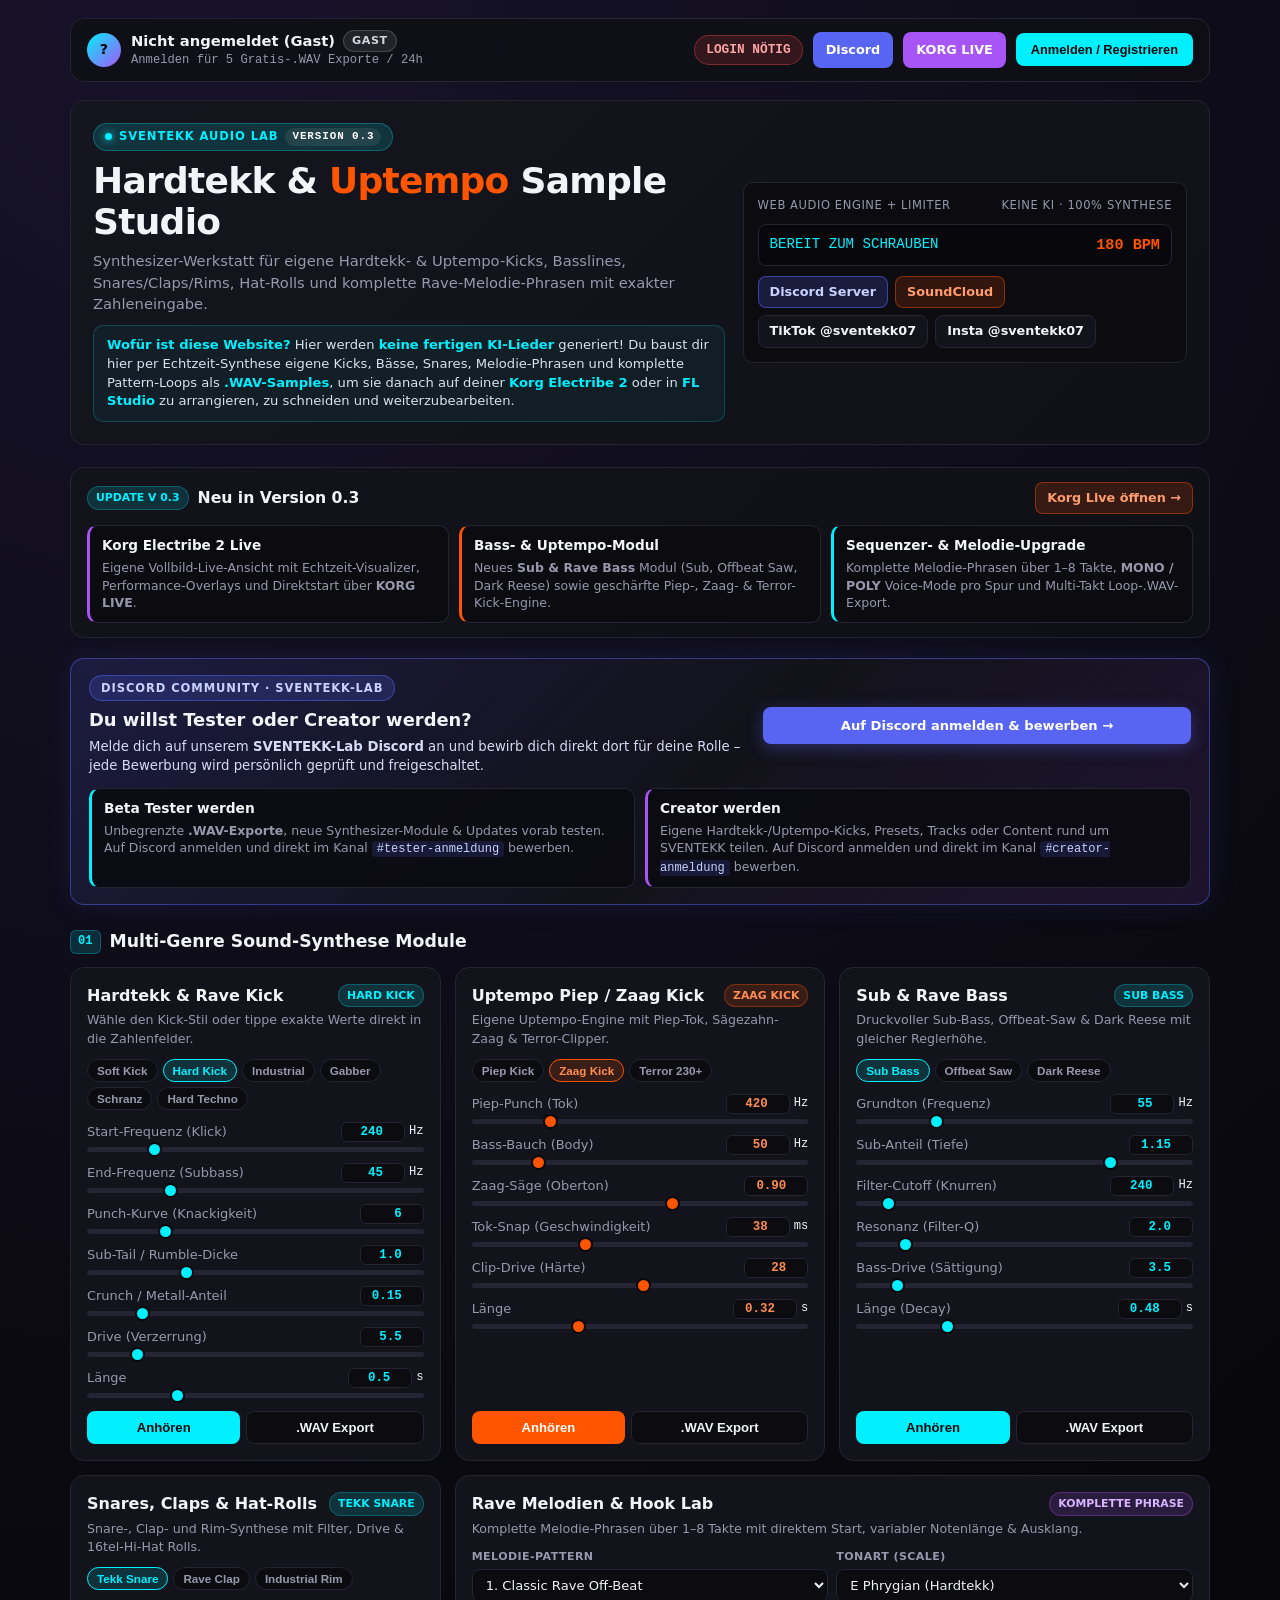
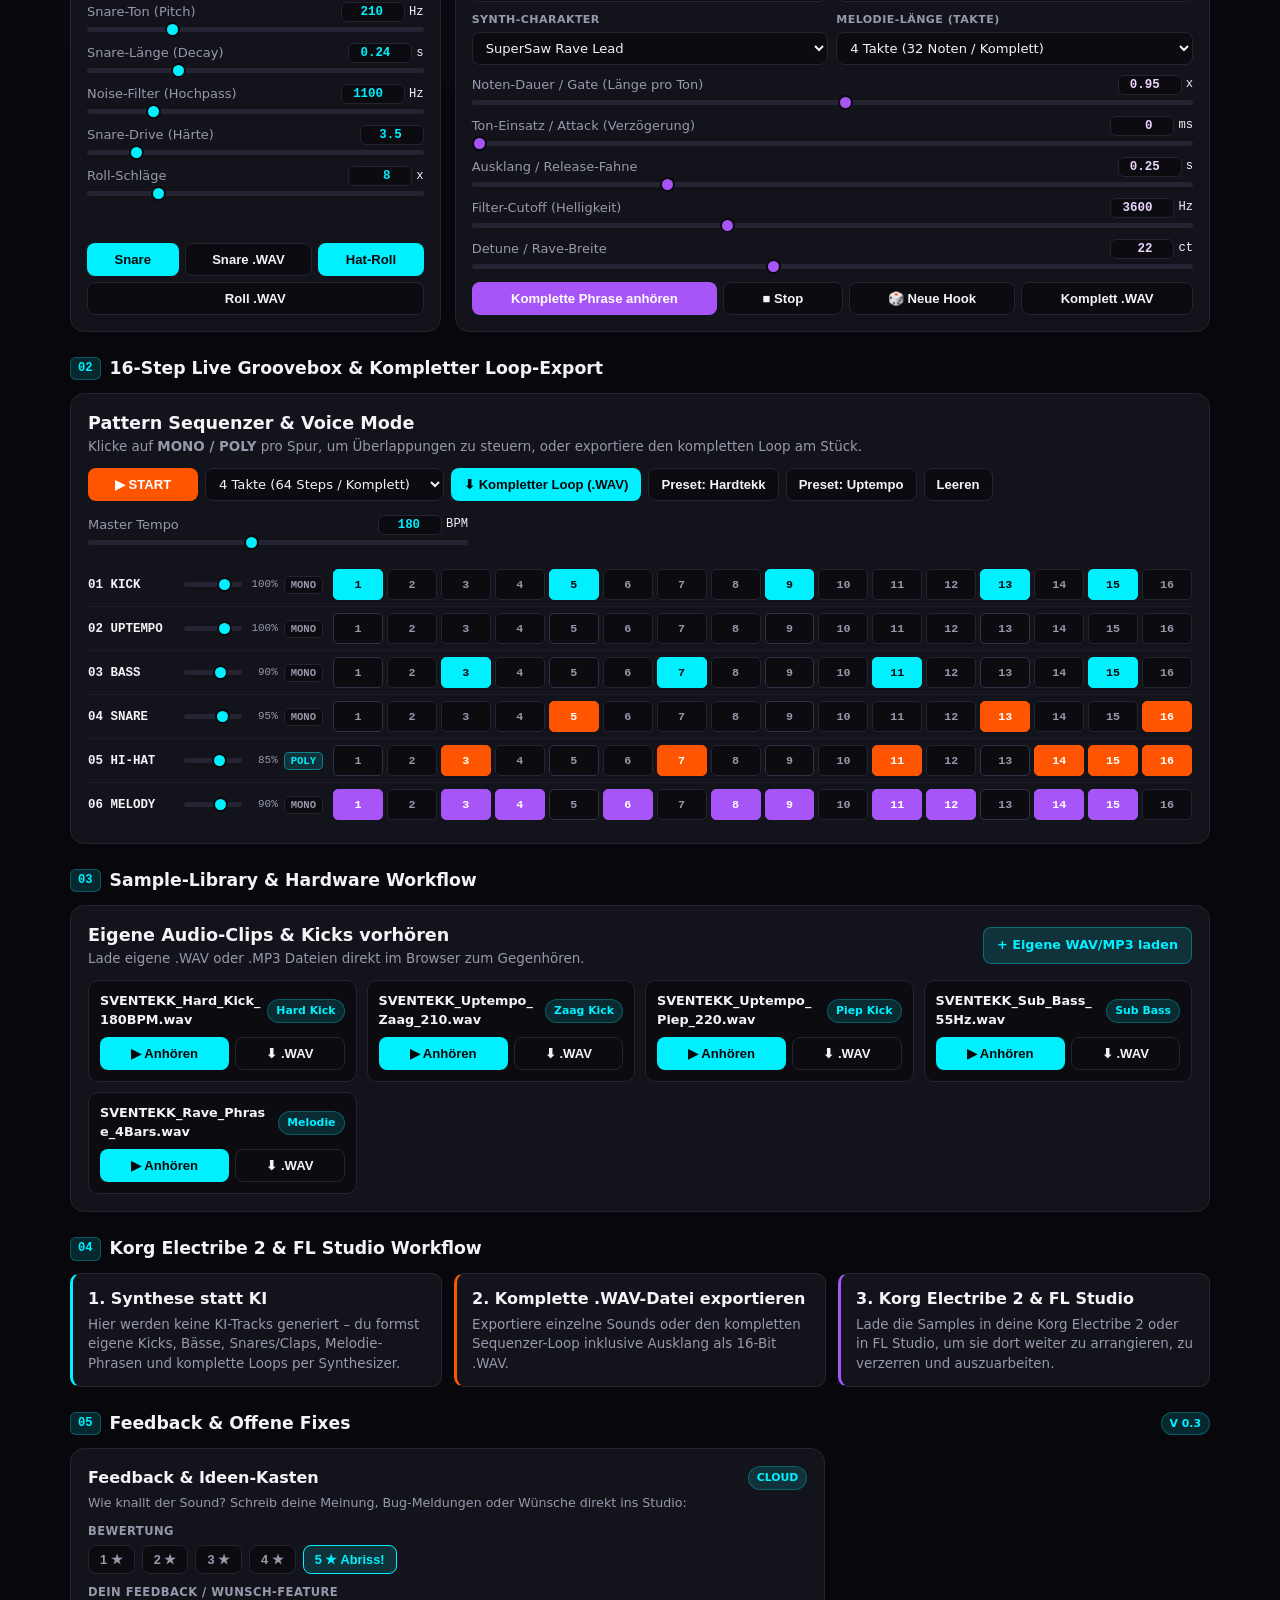
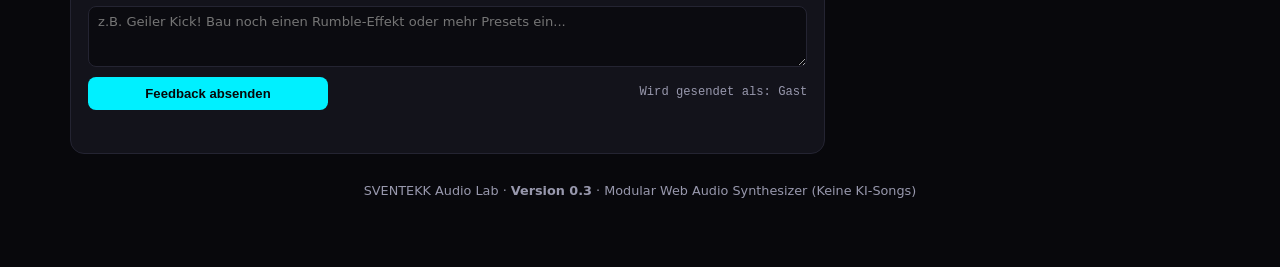
==== commit a2129e41: "Add files via upload" ====
--- a/index.html
+++ b/index.html
@@ -62,6 +62,10 @@
         <label>TESTER-CODE</label>
         <input type="password" id="role-code-input" maxlength="40" placeholder="Code eingeben...">
       </div>
+      <div class="security-note" style="border-color: rgba(88, 101, 242, 0.42); background: rgba(88, 101, 242, 0.1);">
+        Noch keinen Code? Melde dich auf unserem <strong>Discord</strong> an und bewirb dich in <code>#tester-anmeldung</code>:
+        <a href="https://discord.gg/jubxwavZa" target="_blank" rel="noopener noreferrer" style="color: #c7d2fe; font-weight: 700; text-decoration: underline; margin-left: 4px;">Discord öffnen &rarr;</a>
+      </div>
       <div id="role-modal-msg" class="auth-msg"></div>
       <div style="display: flex; gap: 8px;">
         <button type="button" class="btn btn-ghost" onclick="closeRoleModal()">Abbrechen</button>
@@ -76,10 +80,11 @@
       <div class="pill-badge" style="color: #ff8547; border-color: rgba(255, 85, 0, 0.4);">FREE LIMIT ERREICHT</div>
       <h2 style="font-size: 1.3rem; margin-bottom: 8px;">Keine Gratis-.WAV Downloads mehr übrig</h2>
       <p style="color: var(--text-dim); font-size: 0.88rem; margin-bottom: 14px;">
-        Deine Gratis-Exporte sind aufgebraucht. Folg mir auf Social Media und schreib mir direkt, wenn du Fragen hast oder mehr brauchst:
+        Deine 5 Gratis-Exporte sind aufgebraucht. Du willst <strong>Tester</strong> (unbegrenzte Downloads) oder <strong>Creator</strong> werden? Melde dich auf unserem Discord an und bewirb dich direkt dort:
       </p>
 
       <div class="social-row" style="justify-content: center; margin-bottom: 16px;">
+        <a class="nav-pill discord" href="https://discord.gg/jubxwavZa" target="_blank" rel="noopener noreferrer">Discord (Tester / Creator)</a>
         <a class="nav-pill primary" href="https://www.tiktok.com/@sventekk07" target="_blank" rel="noopener noreferrer">TikTok @sventekk07</a>
         <a class="nav-pill" href="https://www.instagram.com/sventekk07/" target="_blank" rel="noopener noreferrer">Instagram @sventekk07</a>
         <a class="nav-pill" href="https://soundcloud.com" target="_blank" rel="noopener noreferrer">SoundCloud</a>
@@ -115,6 +120,9 @@
           DEV .WAV EXPORTE: <span id="wav-download-count">0</span>
         </div>
         <div class="credit-badge" id="ui-credits-badge">0 / 5 FREE</div>
+        <a href="https://discord.gg/jubxwavZa" target="_blank" rel="noopener noreferrer" class="btn btn-discord" style="padding: 8px 12px; font-size: 0.8rem; text-decoration: none;">
+          Discord
+        </a>
         <a href="korg-live.html" id="btn-view-korg" class="btn btn-purple" style="padding: 8px 12px; font-size: 0.8rem; text-decoration: none;">
           KORG LIVE
         </a>
@@ -160,6 +168,7 @@
             <span class="bpm-readout"><span id="header-bpm">180</span> BPM</span>
           </div>
           <div class="social-row">
+            <a class="nav-pill discord" href="https://discord.gg/jubxwavZa" target="_blank" rel="noopener noreferrer">Discord Server</a>
             <a class="nav-pill primary" href="https://soundcloud.com" target="_blank" rel="noopener noreferrer">SoundCloud</a>
             <a class="nav-pill secondary" href="https://www.tiktok.com/@sventekk07" target="_blank" rel="noopener noreferrer">TikTok @sventekk07</a>
             <a class="nav-pill secondary" href="https://www.instagram.com/sventekk07/" target="_blank" rel="noopener noreferrer">Insta @sventekk07</a>
@@ -188,6 +197,32 @@
           <div class="changelog-item cyan">
             <div class="changelog-item-title">Sequenzer- &amp; Melodie-Upgrade</div>
             <p>Komplette Melodie-Phrasen über 1–8 Takte, <strong>MONO / POLY</strong> Voice-Mode pro Spur und Multi-Takt Loop-.WAV-Export.</p>
+          </div>
+        </div>
+      </section>
+
+      <!-- DISCORD COMMUNITY & BEWERBUNG (TESTER / CREATOR) -->
+      <section class="discord-banner" aria-label="Discord Community und Bewerbung">
+        <div class="discord-banner-head">
+          <div>
+            <div class="pill-badge discord-pill">DISCORD COMMUNITY &middot; SVENTEKK-LAB</div>
+            <h2>Du willst Tester oder Creator werden?</h2>
+            <p class="discord-banner-sub">
+              Melde dich auf unserem <strong>SVENTEKK-Lab Discord</strong> an und bewirb dich direkt dort für deine Rolle – jede Bewerbung wird persönlich geprüft und freigeschaltet.
+            </p>
+          </div>
+          <a href="https://discord.gg/jubxwavZa" target="_blank" rel="noopener noreferrer" class="btn btn-discord discord-cta">
+            Auf Discord anmelden &amp; bewerben &rarr;
+          </a>
+        </div>
+        <div class="discord-roles-grid">
+          <div class="discord-role-card tester">
+            <div class="discord-role-title">Beta Tester werden</div>
+            <p>Unbegrenzte <strong>.WAV-Exporte</strong>, neue Synthesizer-Module &amp; Updates vorab testen. Auf Discord anmelden und direkt im Kanal <code>#tester-anmeldung</code> bewerben.</p>
+          </div>
+          <div class="discord-role-card creator">
+            <div class="discord-role-title">Creator werden</div>
+            <p>Eigene Hardtekk-/Uptempo-Kicks, Presets, Tracks oder Content rund um SVENTEKK teilen. Auf Discord anmelden und direkt im Kanal <code>#creator-anmeldung</code> bewerben.</p>
           </div>
         </div>
       </section>
--- a/style.css
+++ b/style.css
@@ -16,6 +16,8 @@
   --orange-dim: rgba(255, 85, 0, 0.16);
   --purple: #a855f7;
   --purple-dim: rgba(168, 85, 247, 0.16);
+  --discord: #5865f2;
+  --discord-dim: rgba(88, 101, 242, 0.2);
   --radius-lg: 14px;
   --radius-md: 10px;
   --radius-sm: 8px;
@@ -291,6 +293,17 @@
   color: #ff9d6e;
 }
 
+.nav-pill.discord {
+  background: var(--discord-dim);
+  border-color: rgba(88, 101, 242, 0.55);
+  color: #c7d2fe;
+}
+
+.nav-pill.discord:hover {
+  border-color: #818cf8;
+  background: rgba(88, 101, 242, 0.32);
+}
+
 .changelog-bar {
   background: linear-gradient(135deg, rgba(19, 19, 27, 0.96) 0%, rgba(15, 15, 22, 0.96) 100%);
   border: 1px solid var(--border);
@@ -353,6 +366,94 @@
   font-size: 0.78rem;
   color: var(--text-dim);
   line-height: 1.4;
+}
+
+.discord-banner {
+  background: linear-gradient(135deg, rgba(88, 101, 242, 0.16) 0%, rgba(19, 19, 27, 0.96) 55%, rgba(168, 85, 247, 0.12) 100%);
+  border: 1px solid rgba(88, 101, 242, 0.48);
+  border-radius: var(--radius-lg);
+  padding: 16px 18px;
+  margin-bottom: 22px;
+  box-shadow: 0 0 28px rgba(88, 101, 242, 0.12);
+}
+
+.discord-banner-head {
+  display: flex;
+  align-items: center;
+  justify-content: space-between;
+  gap: 14px;
+  flex-wrap: wrap;
+  margin-bottom: 12px;
+}
+
+.discord-pill {
+  color: #c7d2fe;
+  background: var(--discord-dim);
+  border-color: rgba(88, 101, 242, 0.5);
+  margin-bottom: 6px;
+}
+
+.discord-banner-head h2 {
+  font-size: 1.12rem;
+  font-weight: 800;
+  margin-bottom: 4px;
+}
+
+.discord-banner-sub {
+  font-size: 0.83rem;
+  color: #d6dcf5;
+  max-width: 660px;
+}
+
+.discord-cta {
+  flex: 0 0 auto;
+  padding: 10px 16px;
+  text-decoration: none;
+  white-space: nowrap;
+  box-shadow: 0 4px 16px rgba(88, 101, 242, 0.35);
+}
+
+.discord-roles-grid {
+  display: grid;
+  grid-template-columns: repeat(2, minmax(0, 1fr));
+  gap: 10px;
+}
+
+.discord-role-card {
+  background: rgba(11, 11, 16, 0.88);
+  border: 1px solid var(--border);
+  border-left: 3px solid var(--discord);
+  border-radius: var(--radius-md);
+  padding: 10px 12px;
+}
+
+.discord-role-card.tester {
+  border-left-color: var(--cyan);
+}
+
+.discord-role-card.creator {
+  border-left-color: var(--purple);
+}
+
+.discord-role-title {
+  font-size: 0.86rem;
+  font-weight: 750;
+  margin-bottom: 3px;
+  color: var(--text);
+}
+
+.discord-role-card p {
+  font-size: 0.78rem;
+  color: var(--text-dim);
+  line-height: 1.42;
+}
+
+.discord-role-card code {
+  color: #c7d2fe;
+  background: rgba(88, 101, 242, 0.16);
+  padding: 1px 5px;
+  border-radius: 4px;
+  font-size: 0.75rem;
 }
 
 /* =========================================================================
@@ -669,6 +770,15 @@
   color: #ffffff;
 }
 
+.btn-discord {
+  background: var(--discord);
+  color: #ffffff;
+}
+
+.btn-discord:hover {
+  background: #6774f6;
+}
+
 .btn-ghost {
   background: var(--bg-input);
   color: var(--text);
@@ -1071,6 +1181,7 @@
 @media (max-width: 820px) {
   .hero-bar,
   .changelog-grid,
+  .discord-roles-grid,
   .modules-grid,
   .workflow-grid {
     grid-template-columns: 1fr;
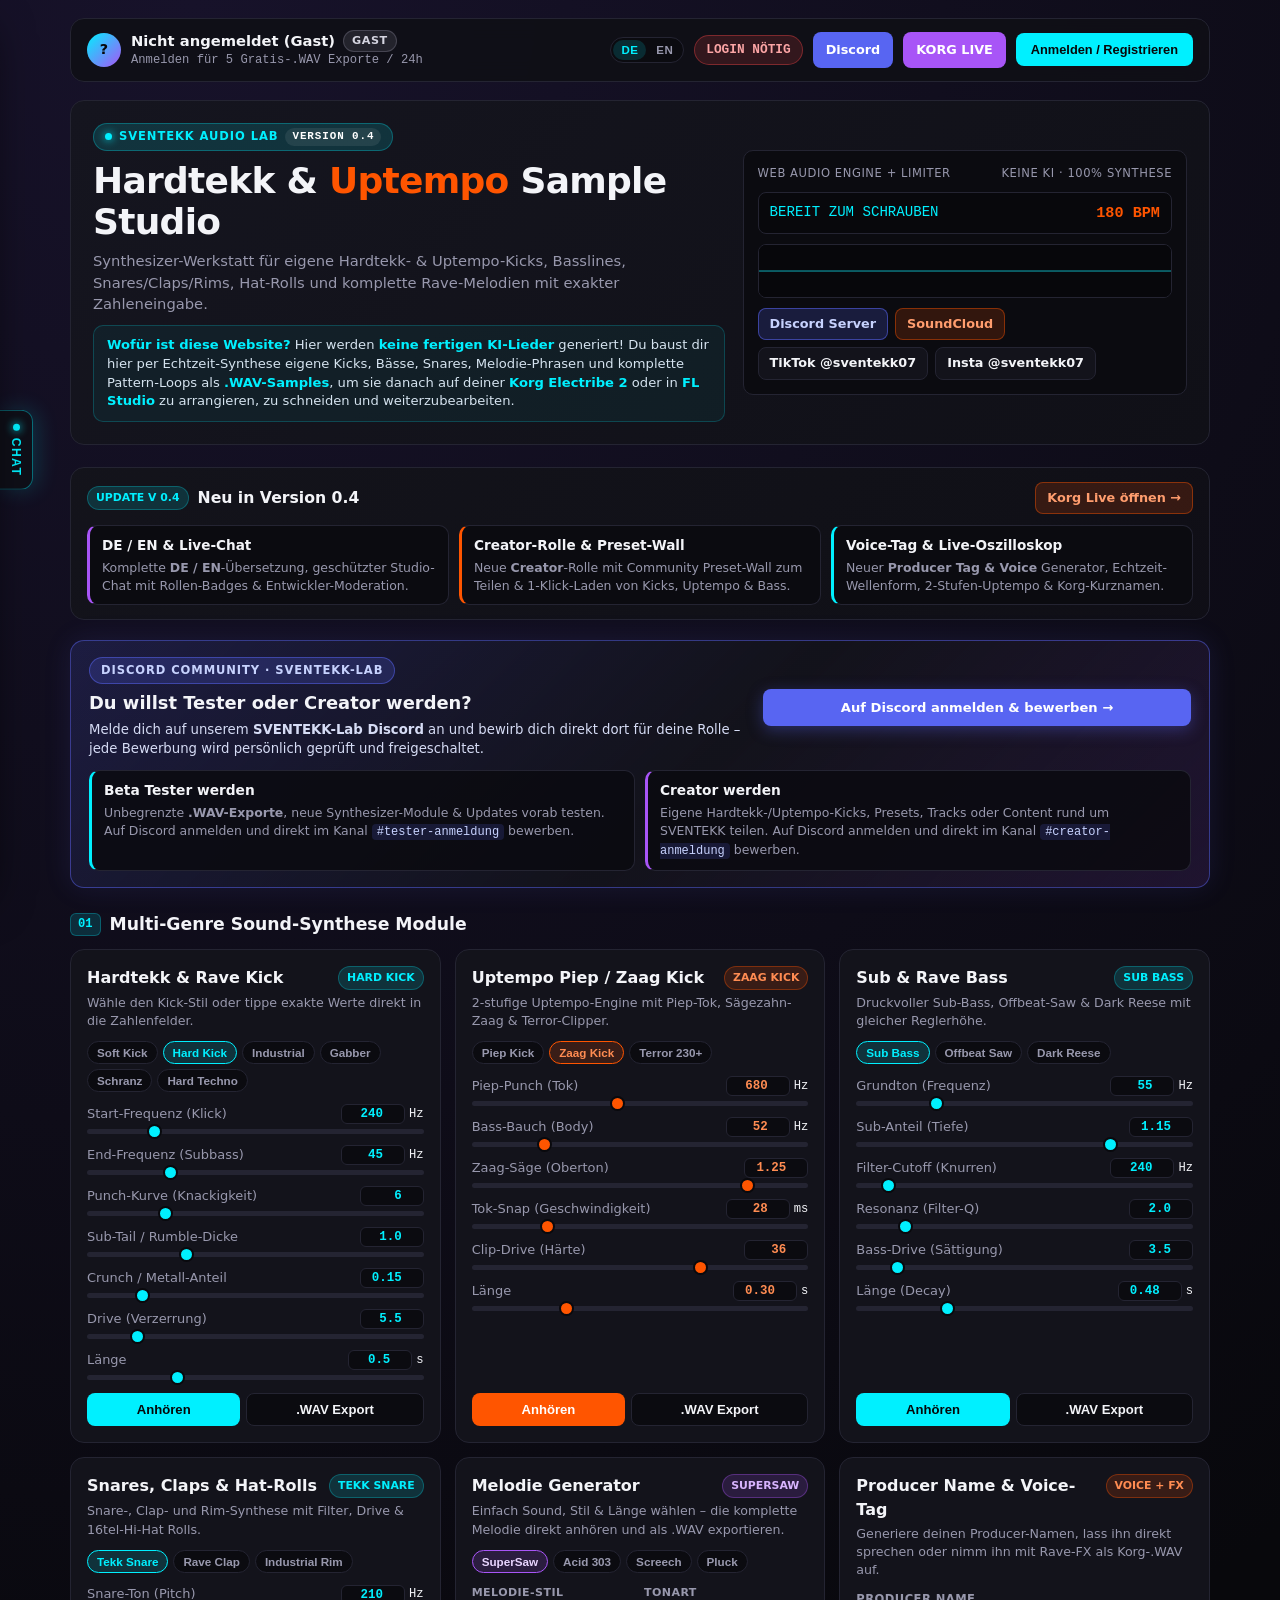
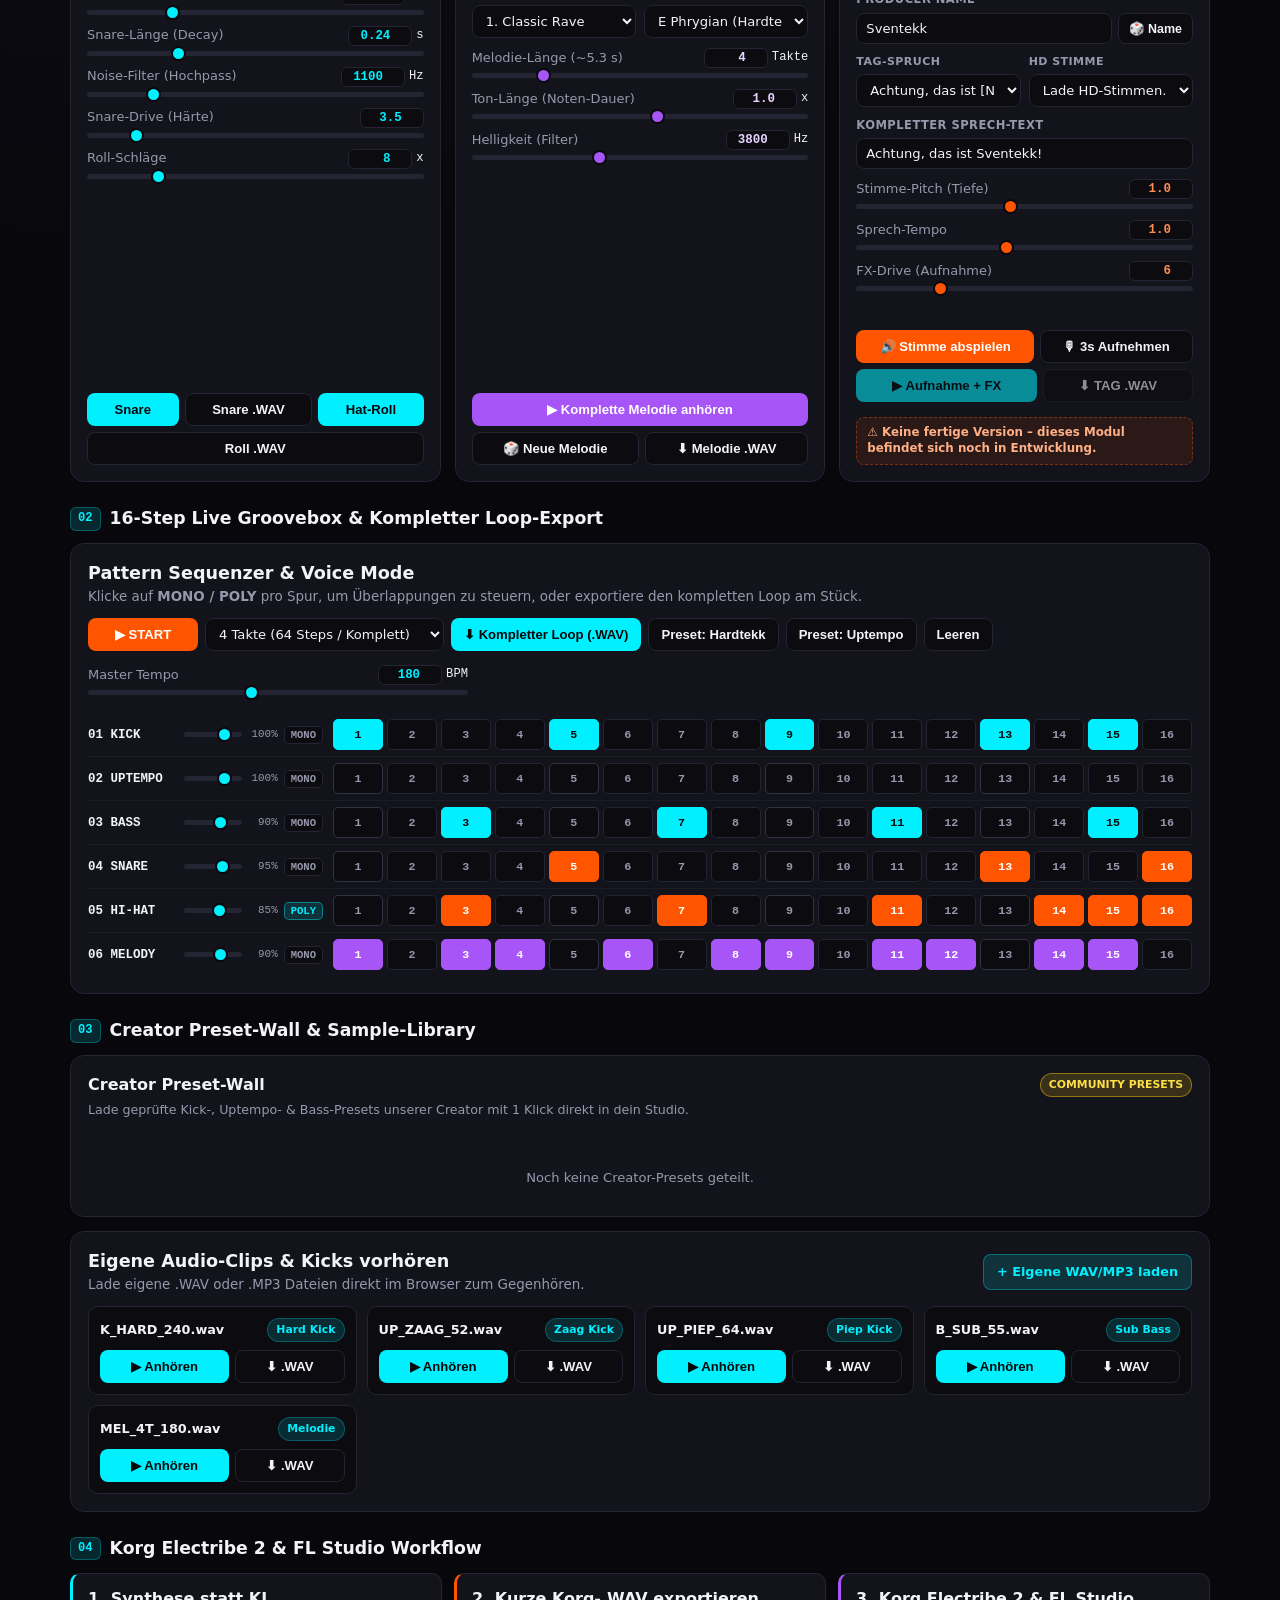
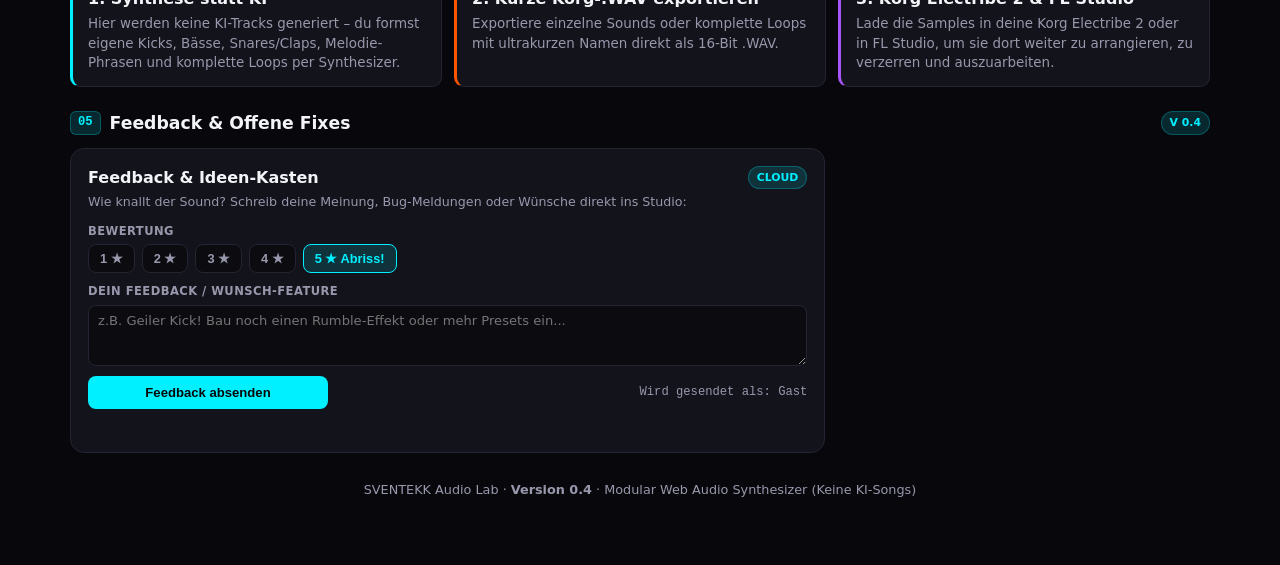
==== commit a3c75305: "Add files via upload" ====
--- a/index.html
+++ b/index.html
@@ -1,809 +1,935 @@
-<!DOCTYPE html>
-<html lang="de">
-<head>
-  <meta charset="UTF-8">
-  <meta name="viewport" content="width=device-width, initial-scale=1.0, maximum-scale=5.0">
-  <meta http-equiv="Content-Security-Policy" content="default-src 'self' 'unsafe-inline' blob: data:; connect-src 'self' https://zrdturntjcdvazyrrskk.supabase.co; media-src 'self' blob: data:; img-src 'self' data:;">
-  <title>SVENTEKK // Hardtekk &amp; Uptempo Sample Studio</title>
-  <link rel="stylesheet" href="style.css">
-</head>
-<body>
-
-  <!-- =====================================================================
-       MODALS (LOGIN, RANG-CODE, 24H-LIMIT)
-       ===================================================================== -->
-  <div id="auth-modal" class="modal-backdrop">
-    <div class="modal-card">
-      <button type="button" class="modal-close" onclick="closeAuthModal()">&times;</button>
-      <div class="pill-badge" style="margin-bottom: 6px;">SVENTEKK CLOUD ACCOUNT</div>
-      <h2 id="auth-modal-title" style="font-size: 1.35rem;">Anmelden &amp; Sounds bauen</h2>
-      <p style="color: var(--text-dim); font-size: 0.85rem; margin-top: 4px;">
-        Kostenloses Konto: <strong>5 Gratis-.WAV Exporte</strong> alle 24 Stunden.
-      </p>
-
-      <div class="auth-tabs">
-        <button type="button" id="tab-login" class="auth-tab active" onclick="switchAuthTab('login')">Anmelden</button>
-        <button type="button" id="tab-register" class="auth-tab" onclick="switchAuthTab('register')">Registrieren</button>
-      </div>
-
-      <div class="form-field">
-        <label>BENUTZERNAME</label>
-        <input type="text" id="auth-username" maxlength="24" autocomplete="username" placeholder="z.B. sventekk07">
-      </div>
-
-      <div class="form-field">
-        <label>PASSWORT</label>
-        <input type="password" id="auth-password" maxlength="64" autocomplete="current-password" placeholder="••••••••">
-      </div>
-
-      <div class="form-field" id="role-code-field" style="display: none;">
-        <label>TESTER-CODE (OPTIONAL)</label>
-        <input type="password" id="auth-rolecode" maxlength="32" placeholder="Leer lassen für Free-Account">
-      </div>
-
-      <div class="security-note">
-        🔒 <strong>Sicherer Cloud-Login:</strong> Verschlüsselte Session &amp; Passwortschutz über Supabase Auth.
-      </div>
-
-      <div id="auth-error" class="auth-msg"></div>
-      <button type="button" id="btn-auth-submit" class="btn btn-cyan" style="width: 100%;" onclick="submitAuth()">Weiter ins Studio</button>
-    </div>
-  </div>
-
-  <div id="role-modal" class="modal-backdrop">
-    <div class="modal-card" style="border-color: rgba(0, 240, 255, 0.45);">
-      <button type="button" class="modal-close" onclick="closeRoleModal()">&times;</button>
-      <div class="pill-badge">TESTER AKTIVIEREN</div>
-      <h2 style="font-size: 1.35rem; margin-bottom: 6px;">Tester-Code eingeben</h2>
-      <p style="color: var(--text-dim); font-size: 0.85rem; margin-bottom: 14px;">
-        Schalte deinen Account als Tester für unbegrenzte .WAV-Exporte frei.
-      </p>
-      <div class="form-field">
-        <label>TESTER-CODE</label>
-        <input type="password" id="role-code-input" maxlength="40" placeholder="Code eingeben...">
-      </div>
-      <div class="security-note" style="border-color: rgba(88, 101, 242, 0.42); background: rgba(88, 101, 242, 0.1);">
-        Noch keinen Code? Melde dich auf unserem <strong>Discord</strong> an und bewirb dich in <code>#tester-anmeldung</code>:
-        <a href="https://discord.gg/jubxwavZa" target="_blank" rel="noopener noreferrer" style="color: #c7d2fe; font-weight: 700; text-decoration: underline; margin-left: 4px;">Discord öffnen &rarr;</a>
-      </div>
-      <div id="role-modal-msg" class="auth-msg"></div>
-      <div style="display: flex; gap: 8px;">
-        <button type="button" class="btn btn-ghost" onclick="closeRoleModal()">Abbrechen</button>
-        <button type="button" id="btn-role-submit" class="btn btn-cyan" style="flex: 1;" onclick="submitRoleCode()">Aktivieren</button>
-      </div>
-    </div>
-  </div>
-
-  <div id="limit-modal" class="modal-backdrop">
-    <div class="modal-card" style="border-color: rgba(255, 85, 0, 0.45); text-align: center;">
-      <button type="button" class="modal-close" onclick="closeLimitModal()">&times;</button>
-      <div class="pill-badge" style="color: #ff8547; border-color: rgba(255, 85, 0, 0.4);">FREE LIMIT ERREICHT</div>
-      <h2 style="font-size: 1.3rem; margin-bottom: 8px;">Keine Gratis-.WAV Downloads mehr übrig</h2>
-      <p style="color: var(--text-dim); font-size: 0.88rem; margin-bottom: 14px;">
-        Deine 5 Gratis-Exporte sind aufgebraucht. Du willst <strong>Tester</strong> (unbegrenzte Downloads) oder <strong>Creator</strong> werden? Melde dich auf unserem Discord an und bewirb dich direkt dort:
-      </p>
-
-      <div class="social-row" style="justify-content: center; margin-bottom: 16px;">
-        <a class="nav-pill discord" href="https://discord.gg/jubxwavZa" target="_blank" rel="noopener noreferrer">Discord (Tester / Creator)</a>
-        <a class="nav-pill primary" href="https://www.tiktok.com/@sventekk07" target="_blank" rel="noopener noreferrer">TikTok @sventekk07</a>
-        <a class="nav-pill" href="https://www.instagram.com/sventekk07/" target="_blank" rel="noopener noreferrer">Instagram @sventekk07</a>
-        <a class="nav-pill" href="https://soundcloud.com" target="_blank" rel="noopener noreferrer">SoundCloud</a>
-      </div>
-
-      <div style="display: flex; gap: 8px;">
-        <button type="button" class="btn btn-cyan" style="flex: 1;" onclick="jumpToFeedbackFromLimit()">Mir schreiben</button>
-        <button type="button" class="btn btn-ghost" onclick="closeLimitModal()">Schließen</button>
-      </div>
-    </div>
-  </div>
-
-  <!-- =====================================================================
-       HAUPT-APP
-       ===================================================================== -->
-  <div class="app-shell">
-
-    <!-- ACCOUNT BAR -->
-    <div class="account-topbar">
-      <div class="user-info-group">
-        <div class="user-avatar" id="ui-avatar">?</div>
-        <div>
-          <div style="font-weight: 700; font-size: 0.92rem; display: flex; align-items: center; gap: 8px; flex-wrap: wrap;">
-            <span id="ui-username">Verbinde Cloud...</span>
-            <span class="role-tag role-free" id="ui-role-badge">FREE</span>
-          </div>
-          <div class="timer-text" id="ui-reset-timer">Bitte anmelden für 5 Gratis-.WAV Exporte / 24h</div>
-        </div>
-      </div>
-
-      <div class="user-info-group">
-        <div class="chip orange" id="dev-download-counter-box" style="display: none;">
-          DEV .WAV EXPORTE: <span id="wav-download-count">0</span>
-        </div>
-        <div class="credit-badge" id="ui-credits-badge">0 / 5 FREE</div>
-        <a href="https://discord.gg/jubxwavZa" target="_blank" rel="noopener noreferrer" class="btn btn-discord" style="padding: 8px 12px; font-size: 0.8rem; text-decoration: none;">
-          Discord
-        </a>
-        <a href="korg-live.html" id="btn-view-korg" class="btn btn-purple" style="padding: 8px 12px; font-size: 0.8rem; text-decoration: none;">
-          KORG LIVE
-        </a>
-        <button type="button" id="btn-role-code" class="btn btn-ghost" style="padding: 8px 12px; font-size: 0.8rem;" onclick="openRoleModal()">
-          Tester-Code
-        </button>
-        <button type="button" id="btn-open-login" class="btn btn-cyan" style="padding: 8px 14px; font-size: 0.8rem;" onclick="openAuthModal('login')">
-          Anmelden / Registrieren
-        </button>
-        <button type="button" id="btn-logout" class="btn btn-ghost" style="padding: 8px 14px; font-size: 0.8rem; display: none;" onclick="logoutUser()">
-          Abmelden
-        </button>
-      </div>
-    </div>
-
-    <!-- STUDIO HAUPTANSICHT -->
-    <div id="studio-page-view">
-
-      <!-- HERO HEADER -->
-      <header class="hero-bar">
-        <div>
-          <div class="pill-badge">
-            <span class="live-dot"></span> SVENTEKK AUDIO LAB
-            <span class="version-tag" id="header-version-badge">VERSION 0.3</span>
-          </div>
-          <h1>Hardtekk &amp; <span class="accent">Uptempo</span> Sample Studio</h1>
-          <p class="hero-desc">
-            Synthesizer-Werkstatt für eigene Hardtekk- &amp; Uptempo-Kicks, Basslines, Snares/Claps/Rims, Hat-Rolls und komplette Rave-Melodie-Phrasen mit exakter Zahleneingabe.
-          </p>
-
-          <div class="studio-notice-box">
-            <strong>Wofür ist diese Website?</strong> Hier werden <strong>keine fertigen KI-Lieder</strong> generiert! Du baust dir hier per Echtzeit-Synthese eigene Kicks, Bässe, Snares, Melodie-Phrasen und komplette Pattern-Loops als <strong>.WAV-Samples</strong>, um sie danach auf deiner <strong>Korg Electribe 2</strong> oder in <strong>FL Studio</strong> zu arrangieren, zu schneiden und weiterzubearbeiten.
-          </div>
-        </div>
-
-        <div class="studio-status-box">
-          <div class="status-top">
-            <span>WEB AUDIO ENGINE + LIMITER</span>
-            <span>KEINE KI &middot; 100% SYNTHESE</span>
-          </div>
-          <div class="status-display">
-            <span id="studio-status-text">BEREIT ZUM SCHRAUBEN</span>
-            <span class="bpm-readout"><span id="header-bpm">180</span> BPM</span>
-          </div>
-          <div class="social-row">
-            <a class="nav-pill discord" href="https://discord.gg/jubxwavZa" target="_blank" rel="noopener noreferrer">Discord Server</a>
-            <a class="nav-pill primary" href="https://soundcloud.com" target="_blank" rel="noopener noreferrer">SoundCloud</a>
-            <a class="nav-pill secondary" href="https://www.tiktok.com/@sventekk07" target="_blank" rel="noopener noreferrer">TikTok @sventekk07</a>
-            <a class="nav-pill secondary" href="https://www.instagram.com/sventekk07/" target="_blank" rel="noopener noreferrer">Insta @sventekk07</a>
-          </div>
-        </div>
-      </header>
-
-      <!-- NEU IN VERSION 0.3 -->
-      <section class="changelog-bar" aria-label="Neu in Version 0.3">
-        <div class="changelog-head">
-          <div class="changelog-title">
-            <span class="chip">UPDATE V 0.3</span>
-            <h2>Neu in Version 0.3</h2>
-          </div>
-          <a href="korg-live.html" class="nav-pill primary">Korg Live öffnen &rarr;</a>
-        </div>
-        <div class="changelog-grid">
-          <div class="changelog-item purple">
-            <div class="changelog-item-title">Korg Electribe 2 Live</div>
-            <p>Eigene Vollbild-Live-Ansicht mit Echtzeit-Visualizer, Performance-Overlays und Direktstart über <strong>KORG LIVE</strong>.</p>
-          </div>
-          <div class="changelog-item orange">
-            <div class="changelog-item-title">Bass- &amp; Uptempo-Modul</div>
-            <p>Neues <strong>Sub &amp; Rave Bass</strong> Modul (Sub, Offbeat Saw, Dark Reese) sowie geschärfte Piep-, Zaag- &amp; Terror-Kick-Engine.</p>
-          </div>
-          <div class="changelog-item cyan">
-            <div class="changelog-item-title">Sequenzer- &amp; Melodie-Upgrade</div>
-            <p>Komplette Melodie-Phrasen über 1–8 Takte, <strong>MONO / POLY</strong> Voice-Mode pro Spur und Multi-Takt Loop-.WAV-Export.</p>
-          </div>
-        </div>
-      </section>
-
-      <!-- DISCORD COMMUNITY & BEWERBUNG (TESTER / CREATOR) -->
-      <section class="discord-banner" aria-label="Discord Community und Bewerbung">
-        <div class="discord-banner-head">
-          <div>
-            <div class="pill-badge discord-pill">DISCORD COMMUNITY &middot; SVENTEKK-LAB</div>
-            <h2>Du willst Tester oder Creator werden?</h2>
-            <p class="discord-banner-sub">
-              Melde dich auf unserem <strong>SVENTEKK-Lab Discord</strong> an und bewirb dich direkt dort für deine Rolle – jede Bewerbung wird persönlich geprüft und freigeschaltet.
-            </p>
-          </div>
-          <a href="https://discord.gg/jubxwavZa" target="_blank" rel="noopener noreferrer" class="btn btn-discord discord-cta">
-            Auf Discord anmelden &amp; bewerben &rarr;
-          </a>
-        </div>
-        <div class="discord-roles-grid">
-          <div class="discord-role-card tester">
-            <div class="discord-role-title">Beta Tester werden</div>
-            <p>Unbegrenzte <strong>.WAV-Exporte</strong>, neue Synthesizer-Module &amp; Updates vorab testen. Auf Discord anmelden und direkt im Kanal <code>#tester-anmeldung</code> bewerben.</p>
-          </div>
-          <div class="discord-role-card creator">
-            <div class="discord-role-title">Creator werden</div>
-            <p>Eigene Hardtekk-/Uptempo-Kicks, Presets, Tracks oder Content rund um SVENTEKK teilen. Auf Discord anmelden und direkt im Kanal <code>#creator-anmeldung</code> bewerben.</p>
-          </div>
-        </div>
-      </section>
-
-      <!-- 01: SYNTH GENERATOREN -->
-      <div class="section-head">
-        <h2 class="section-title"><span class="section-num">01</span> Multi-Genre Sound-Synthese Module</h2>
-      </div>
-
-      <div class="modules-grid">
-        <!-- Modul 1: Hardtekk & Rave Kick -->
-        <div class="synth-card">
-          <div>
-            <div class="card-top">
-              <h3>Hardtekk &amp; Rave Kick</h3>
-              <span class="chip" id="kick-mode-badge">HARD KICK</span>
-            </div>
-            <p class="card-sub">Wähle den Kick-Stil oder tippe exakte Werte direkt in die Zahlenfelder.</p>
-
-            <div class="style-pills">
-              <button type="button" class="style-btn" data-mode="soft" onclick="setKickMode('soft')">Soft Kick</button>
-              <button type="button" class="style-btn active" data-mode="hard" onclick="setKickMode('hard')">Hard Kick</button>
-              <button type="button" class="style-btn" data-mode="industrial" onclick="setKickMode('industrial')">Industrial</button>
-              <button type="button" class="style-btn" data-mode="gabber" onclick="setKickMode('gabber')">Gabber</button>
-              <button type="button" class="style-btn" data-mode="schranz" onclick="setKickMode('schranz')">Schranz</button>
-              <button type="button" class="style-btn" data-mode="hardtechno" onclick="setKickMode('hardtechno')">Hard Techno</button>
-            </div>
-
-            <div class="sliders">
-              <div class="slider-item">
-                <label>
-                  <span>Start-Frequenz (Klick)</span>
-                  <span class="num-unit"><input type="number" class="num-box" id="num-start" min="90" max="900" step="1" value="240"> Hz</span>
-                </label>
-                <input type="range" id="start_hz" min="90" max="900" step="1" value="240">
-              </div>
-              <div class="slider-item">
-                <label>
-                  <span>End-Frequenz (Subbass)</span>
-                  <span class="num-unit"><input type="number" class="num-box" id="num-end" min="25" max="110" step="1" value="45"> Hz</span>
-                </label>
-                <input type="range" id="end_hz" min="25" max="110" step="1" value="45">
-              </div>
-              <div class="slider-item">
-                <label>
-                  <span>Punch-Kurve (Knackigkeit)</span>
-                  <span class="num-unit"><input type="number" class="num-box" id="num-punch" min="2" max="20" step="1" value="6"></span>
-                </label>
-                <input type="range" id="kick_punch" min="2" max="20" step="1" value="6">
-              </div>
-              <div class="slider-item">
-                <label>
-                  <span>Sub-Tail / Rumble-Dicke</span>
-                  <span class="num-unit"><input type="number" class="num-box" id="num-tail" min="0.2" max="3.0" step="0.1" value="1.0"></span>
-                </label>
-                <input type="range" id="kick_tail" min="0.2" max="3.0" step="0.1" value="1.0">
-              </div>
-              <div class="slider-item">
-                <label>
-                  <span>Crunch / Metall-Anteil</span>
-                  <span class="num-unit"><input type="number" class="num-box" id="num-crunch" min="0" max="1.0" step="0.05" value="0.15"></span>
-                </label>
-                <input type="range" id="kick_crunch" min="0" max="1.0" step="0.05" value="0.15">
-              </div>
-              <div class="slider-item">
-                <label>
-                  <span>Drive (Verzerrung)</span>
-                  <span class="num-unit"><input type="number" class="num-box" id="num-drive" min="1" max="35" step="0.5" value="5.5"></span>
-                </label>
-                <input type="range" id="drive" min="1" max="35" step="0.5" value="5.5">
-              </div>
-              <div class="slider-item">
-                <label>
-                  <span>Länge</span>
-                  <span class="num-unit"><input type="number" class="num-box" id="num-dauer" min="0.15" max="1.5" step="0.05" value="0.5"> s</span>
-                </label>
-                <input type="range" id="dauer" min="0.15" max="1.5" step="0.05" value="0.5">
-              </div>
-            </div>
-          </div>
-          <div class="actions">
-            <button type="button" class="btn btn-cyan" onclick="playHardtekkKick()">Anhören</button>
-            <button type="button" class="btn btn-ghost" onclick="downloadHardtekkKick()">.WAV Export</button>
-          </div>
-        </div>
-
-        <!-- Modul 2: Uptempo Piep / Zaag Kick -->
-        <div class="synth-card orange-theme">
-          <div>
-            <div class="card-top">
-              <h3>Uptempo Piep / Zaag Kick</h3>
-              <span class="chip orange" id="uptempo-mode-badge">ZAAG KICK</span>
-            </div>
-            <p class="card-sub">Eigene Uptempo-Engine mit Piep-Tok, Sägezahn-Zaag &amp; Terror-Clipper.</p>
-
-            <div class="style-pills">
-              <button type="button" class="style-btn up-style" data-upmode="piep" onclick="setUptempoMode('piep')">Piep Kick</button>
-              <button type="button" class="style-btn up-style active" data-upmode="zaag" onclick="setUptempoMode('zaag')">Zaag Kick</button>
-              <button type="button" class="style-btn up-style" data-upmode="terror" onclick="setUptempoMode('terror')">Terror 230+</button>
-            </div>
-
-            <div class="sliders">
-              <div class="slider-item">
-                <label>
-                  <span>Piep-Punch (Tok)</span>
-                  <span class="num-unit"><input type="number" class="num-box" id="num-up-start" min="140" max="1400" step="5" value="420"> Hz</span>
-                </label>
-                <input type="range" id="up_start" min="140" max="1400" step="5" value="420">
-              </div>
-              <div class="slider-item">
-                <label>
-                  <span>Bass-Bauch (Body)</span>
-                  <span class="num-unit"><input type="number" class="num-box" id="num-up-end" min="32" max="130" step="1" value="50"> Hz</span>
-                </label>
-                <input type="range" id="up_end" min="32" max="130" step="1" value="50">
-              </div>
-              <div class="slider-item">
-                <label>
-                  <span>Zaag-Säge (Oberton)</span>
-                  <span class="num-unit"><input type="number" class="num-box" id="num-up-zaag" min="0" max="1.5" step="0.05" value="0.90"></span>
-                </label>
-                <input type="range" id="up_zaag" min="0" max="1.5" step="0.05" value="0.90">
-              </div>
-              <div class="slider-item">
-                <label>
-                  <span>Tok-Snap (Geschwindigkeit)</span>
-                  <span class="num-unit"><input type="number" class="num-box" id="num-up-snap" min="10" max="95" step="1" value="38"> ms</span>
-                </label>
-                <input type="range" id="up_snap" min="10" max="95" step="1" value="38">
-              </div>
-              <div class="slider-item">
-                <label>
-                  <span>Clip-Drive (Härte)</span>
-                  <span class="num-unit"><input type="number" class="num-box" id="num-up-drive" min="5" max="50" step="1" value="28"></span>
-                </label>
-                <input type="range" id="up_drive" min="5" max="50" step="1" value="28">
-              </div>
-              <div class="slider-item">
-                <label>
-                  <span>Länge</span>
-                  <span class="num-unit"><input type="number" class="num-box" id="num-up-dauer" min="0.15" max="0.7" step="0.01" value="0.32"> s</span>
-                </label>
-                <input type="range" id="up_dauer" min="0.15" max="0.7" step="0.01" value="0.32">
-              </div>
-            </div>
-          </div>
-          <div class="actions">
-            <button type="button" class="btn btn-orange" onclick="playUptempoKick()">Anhören</button>
-            <button type="button" class="btn btn-ghost" onclick="downloadUptempoKick()">.WAV Export</button>
-          </div>
-        </div>
-
-        <!-- Modul 3: Sub & Rave Bass -->
-        <div class="synth-card">
-          <div>
-            <div class="card-top">
-              <h3>Sub &amp; Rave Bass</h3>
-              <span class="chip" id="bass-mode-badge">SUB BASS</span>
-            </div>
-            <p class="card-sub">Druckvoller Sub-Bass, Offbeat-Saw &amp; Dark Reese mit gleicher Reglerhöhe.</p>
-
-            <div class="style-pills">
-              <button type="button" class="style-btn bass-style active" data-bassmode="sub" onclick="setBassMode('sub')">Sub Bass</button>
-              <button type="button" class="style-btn bass-style" data-bassmode="offbeat" onclick="setBassMode('offbeat')">Offbeat Saw</button>
-              <button type="button" class="style-btn bass-style" data-bassmode="reese" onclick="setBassMode('reese')">Dark Reese</button>
-            </div>
-
-            <div class="sliders">
-              <div class="slider-item">
-                <label>
-                  <span>Grundton (Frequenz)</span>
-                  <span class="num-unit"><input type="number" class="num-box" id="num-bass-freq" min="30" max="140" step="1" value="55"> Hz</span>
-                </label>
-                <input type="range" id="bass_freq" min="30" max="140" step="1" value="55">
-              </div>
-              <div class="slider-item">
-                <label>
-                  <span>Sub-Anteil (Tiefe)</span>
-                  <span class="num-unit"><input type="number" class="num-box" id="num-bass-sub" min="0" max="1.5" step="0.05" value="1.15"></span>
-                </label>
-                <input type="range" id="bass_sub" min="0" max="1.5" step="0.05" value="1.15">
-              </div>
-              <div class="slider-item">
-                <label>
-                  <span>Filter-Cutoff (Knurren)</span>
-                  <span class="num-unit"><input type="number" class="num-box" id="num-bass-cutoff" min="80" max="2200" step="10" value="240"> Hz</span>
-                </label>
-                <input type="range" id="bass_cutoff" min="80" max="2200" step="10" value="240">
-              </div>
-              <div class="slider-item">
-                <label>
-                  <span>Resonanz (Filter-Q)</span>
-                  <span class="num-unit"><input type="number" class="num-box" id="num-bass-res" min="0.5" max="12" step="0.5" value="2.0"></span>
-                </label>
-                <input type="range" id="bass_res" min="0.5" max="12" step="0.5" value="2.0">
-              </div>
-              <div class="slider-item">
-                <label>
-                  <span>Bass-Drive (Sättigung)</span>
-                  <span class="num-unit"><input type="number" class="num-box" id="num-bass-drive" min="1" max="25" step="0.5" value="3.5"></span>
-                </label>
-                <input type="range" id="bass_drive" min="1" max="25" step="0.5" value="3.5">
-              </div>
-              <div class="slider-item">
-                <label>
-                  <span>Länge (Decay)</span>
-                  <span class="num-unit"><input type="number" class="num-box" id="num-bass-dauer" min="0.12" max="1.5" step="0.02" value="0.48"> s</span>
-                </label>
-                <input type="range" id="bass_dauer" min="0.12" max="1.5" step="0.02" value="0.48">
-              </div>
-            </div>
-          </div>
-          <div class="actions">
-            <button type="button" class="btn btn-cyan" onclick="playBass()">Anhören</button>
-            <button type="button" class="btn btn-ghost" onclick="downloadBass()">.WAV Export</button>
-          </div>
-        </div>
-
-        <!-- Modul 4: Snares, Claps & Hi-Hat Rolls -->
-        <div class="synth-card">
-          <div>
-            <div class="card-top">
-              <h3>Snares, Claps &amp; Hat-Rolls</h3>
-              <span class="chip" id="snare-mode-badge">TEKK SNARE</span>
-            </div>
-            <p class="card-sub">Snare-, Clap- und Rim-Synthese mit Filter, Drive &amp; 16tel-Hi-Hat Rolls.</p>
-
-            <div class="style-pills">
-              <button type="button" class="style-btn snare-style active" data-snaremode="snare" onclick="setSnareMode('snare')">Tekk Snare</button>
-              <button type="button" class="style-btn snare-style" data-snaremode="clap" onclick="setSnareMode('clap')">Rave Clap</button>
-              <button type="button" class="style-btn snare-style" data-snaremode="rim" onclick="setSnareMode('rim')">Industrial Rim</button>
-            </div>
-
-            <div class="sliders">
-              <div class="slider-item">
-                <label>
-                  <span>Snare-Ton (Pitch)</span>
-                  <span class="num-unit"><input type="number" class="num-box" id="num-snare-tone" min="110" max="520" step="1" value="210"> Hz</span>
-                </label>
-                <input type="range" id="snare_tone" min="110" max="520" step="1" value="210">
-              </div>
-              <div class="slider-item">
-                <label>
-                  <span>Snare-Länge (Decay)</span>
-                  <span class="num-unit"><input type="number" class="num-box" id="num-snare-len" min="0.06" max="0.75" step="0.02" value="0.24"> s</span>
-                </label>
-                <input type="range" id="snare_len" min="0.06" max="0.75" step="0.02" value="0.24">
-              </div>
-              <div class="slider-item">
-                <label>
-                  <span>Noise-Filter (Hochpass)</span>
-                  <span class="num-unit"><input type="number" class="num-box" id="num-snare-filter" min="400" max="4200" step="50" value="1100"> Hz</span>
-                </label>
-                <input type="range" id="snare_filter" min="400" max="4200" step="50" value="1100">
-              </div>
-              <div class="slider-item">
-                <label>
-                  <span>Snare-Drive (Härte)</span>
-                  <span class="num-unit"><input type="number" class="num-box" id="num-snare-drive" min="1" max="20" step="0.5" value="3.5"></span>
-                </label>
-                <input type="range" id="snare_drive" min="1" max="20" step="0.5" value="3.5">
-              </div>
-              <div class="slider-item">
-                <label>
-                  <span>Roll-Schläge</span>
-                  <span class="num-unit"><input type="number" class="num-box" id="num-hat-hits" min="2" max="32" step="1" value="8"> x</span>
-                </label>
-                <input type="range" id="hat_hits" min="2" max="32" step="1" value="8">
-              </div>
-            </div>
-          </div>
-          <div class="actions">
-            <button type="button" class="btn btn-cyan" onclick="playSnare()">Snare</button>
-            <button type="button" class="btn btn-ghost" onclick="downloadSnare()">Snare .WAV</button>
-            <button type="button" class="btn btn-cyan" onclick="playHatRoll()">Hat-Roll</button>
-            <button type="button" class="btn btn-ghost" onclick="downloadHatRoll()">Roll .WAV</button>
-          </div>
-        </div>
-
-        <!-- Modul 5: Rave Melodien & Hook Lab -->
-        <div class="synth-card purple-theme" style="grid-column: span 2;">
-          <div>
-            <div class="card-top">
-              <h3>Rave Melodien &amp; Hook Lab</h3>
-              <span class="chip purple">KOMPLETTE PHRASE</span>
-            </div>
-            <p class="card-sub">Komplette Melodie-Phrasen über 1–8 Takte mit direktem Start, variabler Notenlänge &amp; Ausklang.</p>
-
-            <div class="select-row">
-              <div class="select-group">
-                <span>MELODIE-PATTERN</span>
-                <select id="melody_pattern" onchange="buildMelodyNotes()">
-                  <option value="offbeat">1. Classic Rave Off-Beat</option>
-                  <option value="staircase">2. Hardtekk Staircase</option>
-                  <option value="frenzy">3. Uptempo Frenzy</option>
-                  <option value="acid">4. Hypnotic Acid Roll</option>
-                  <option value="anthem">5. Dark Trance Anthem</option>
-                  <option value="octave">6. Octave Bounce Hook</option>
-                  <option value="random">7. Random Rave Hook 🎲</option>
-                </select>
-              </div>
-              <div class="select-group">
-                <span>TONART (SCALE)</span>
-                <select id="melody_scale" onchange="buildMelodyNotes()">
-                  <option value="phrygian">E Phrygian (Hardtekk)</option>
-                  <option value="aminor">A-Moll (Rave Classic)</option>
-                  <option value="fminor">F-Moll (Dark Uptempo)</option>
-                  <option value="dminor">D-Moll (Hardstyle)</option>
-                  <option value="harmonic">G Harmonic Minor (Ostblock)</option>
-                  <option value="cminor">C-Moll (Industrial)</option>
-                  <option value="major">C-Dur (Euphoric Happy)</option>
-                </select>
-              </div>
-            </div>
-
-            <div class="select-row">
-              <div class="select-group">
-                <span>SYNTH-CHARAKTER</span>
-                <select id="melody_synth">
-                  <option value="supersaw">SuperSaw Rave Lead</option>
-                  <option value="acid303">Acid 303 Squelch</option>
-                  <option value="screech">Screech FM Lead</option>
-                  <option value="pluck">Pluck Trance Bell</option>
-                </select>
-              </div>
-              <div class="select-group">
-                <span>MELODIE-LÄNGE (TAKTE)</span>
-                <select id="melody_bars">
-                  <option value="1">1 Takt (8 Noten)</option>
-                  <option value="2">2 Takte (16 Noten)</option>
-                  <option value="4" selected>4 Takte (32 Noten / Komplett)</option>
-                  <option value="8">8 Takte (64 Noten / Extended)</option>
-                </select>
-              </div>
-            </div>
-
-            <div class="sliders">
-              <div class="slider-item">
-                <label>
-                  <span>Noten-Dauer / Gate (Länge pro Ton)</span>
-                  <span class="num-unit"><input type="number" class="num-box" id="num-mel-gate" min="0.25" max="1.6" step="0.05" value="0.95"> x</span>
-                </label>
-                <input type="range" id="melody_gate" min="0.25" max="1.6" step="0.05" value="0.95">
-              </div>
-              <div class="slider-item">
-                <label>
-                  <span>Ton-Einsatz / Attack (Verzögerung)</span>
-                  <span class="num-unit"><input type="number" class="num-box" id="num-mel-attack" min="0" max="150" step="2" value="0"> ms</span>
-                </label>
-                <input type="range" id="mel_attack" min="0" max="150" step="2" value="0">
-              </div>
-              <div class="slider-item">
-                <label>
-                  <span>Ausklang / Release-Fahne</span>
-                  <span class="num-unit"><input type="number" class="num-box" id="num-mel-rel" min="0.05" max="0.8" step="0.05" value="0.25"> s</span>
-                </label>
-                <input type="range" id="mel_release" min="0.05" max="0.8" step="0.05" value="0.25">
-              </div>
-              <div class="slider-item">
-                <label>
-                  <span>Filter-Cutoff (Helligkeit)</span>
-                  <span class="num-unit"><input type="number" class="num-box" id="num-mel-cutoff" min="400" max="9500" step="50" value="3600"> Hz</span>
-                </label>
-                <input type="range" id="mel_cutoff" min="400" max="9500" step="50" value="3600">
-              </div>
-              <div class="slider-item">
-                <label>
-                  <span>Detune / Rave-Breite</span>
-                  <span class="num-unit"><input type="number" class="num-box" id="num-mel-detune" min="2" max="50" step="1" value="22"> ct</span>
-                </label>
-                <input type="range" id="mel_detune" min="2" max="50" step="1" value="22">
-              </div>
-            </div>
-          </div>
-          <div class="actions">
-            <button type="button" class="btn btn-purple" onclick="playMelody()">Komplette Phrase anhören</button>
-            <button type="button" class="btn btn-ghost" onclick="stopMelodyPreview()">■ Stop</button>
-            <button type="button" class="btn btn-ghost" onclick="randomizeMelody()">🎲 Neue Hook</button>
-            <button type="button" class="btn btn-ghost" onclick="downloadMelody()">Komplett .WAV</button>
-          </div>
-        </div>
-      </div>
-
-      <!-- 02: LIVE STEP SEQUENZER -->
-      <div class="section-head">
-        <h2 class="section-title"><span class="section-num">02</span> 16-Step Live Groovebox &amp; Kompletter Loop-Export</h2>
-      </div>
-
-      <div class="panel-box">
-        <div class="seq-header">
-          <div>
-            <h3 style="font-size: 1.1rem;">Pattern Sequenzer &amp; Voice Mode</h3>
-            <p style="font-size: 0.84rem; color: var(--text-dim);">Klicke auf <strong>MONO / POLY</strong> pro Spur, um Überlappungen zu steuern, oder exportiere den kompletten Loop am Stück.</p>
-          </div>
-          <div class="seq-tools">
-            <button type="button" id="btn-seq-play" class="btn btn-orange" style="min-width: 110px;" onclick="toggleSequencer()">▶ START</button>
-            <select id="seq_export_bars" style="width: auto;">
-              <option value="1">1 Takt (16 Steps)</option>
-              <option value="2">2 Takte (32 Steps)</option>
-              <option value="4" selected>4 Takte (64 Steps / Komplett)</option>
-              <option value="8">8 Takte (128 Steps / Full Drop)</option>
-            </select>
-            <button type="button" class="btn btn-cyan" onclick="downloadFullSequencer()">⬇ Kompletter Loop (.WAV)</button>
-            <button type="button" class="btn btn-ghost" onclick="loadPresetPattern('hardtekk')">Preset: Hardtekk</button>
-            <button type="button" class="btn btn-ghost" onclick="loadPresetPattern('uptempo')">Preset: Uptempo</button>
-            <button type="button" class="btn btn-ghost" onclick="clearSequencer()">Leeren</button>
-          </div>
-        </div>
-
-        <div style="margin-bottom: 18px; max-width: 380px;">
-          <div class="slider-item">
-            <label>
-              <span>Master Tempo</span>
-              <span class="num-unit"><input type="number" class="num-box" id="num-bpm" min="120" max="260" step="1" value="180"> BPM</span>
-            </label>
-            <input type="range" id="bpm" min="120" max="260" step="1" value="180">
-          </div>
-        </div>
-
-        <div id="sequencer-rows"></div>
-      </div>
-
-      <!-- 03: SAMPLE LIBRARY -->
-      <div class="section-head">
-        <h2 class="section-title"><span class="section-num">03</span> Sample-Library &amp; Hardware Workflow</h2>
-      </div>
-
-      <div class="panel-box">
-        <div class="library-header">
-          <div>
-            <h3 style="font-size: 1.1rem;">Eigene Audio-Clips &amp; Kicks vorhören</h3>
-            <p style="font-size: 0.84rem; color: var(--text-dim);">Lade eigene .WAV oder .MP3 Dateien direkt im Browser zum Gegenhören.</p>
-          </div>
-          <label class="upload-btn">
-            + Eigene WAV/MP3 laden
-            <input type="file" id="audio-uploader" accept="audio/wav,audio/mpeg,audio/ogg,audio/flac" multiple style="display:none" onchange="handleAudioUpload(event)">
-          </label>
-        </div>
-        <div id="sample-library-list" class="sample-grid"></div>
-      </div>
-
-      <!-- 04: WORKFLOW -->
-      <div class="section-head">
-        <h2 class="section-title"><span class="section-num">04</span> Korg Electribe 2 &amp; FL Studio Workflow</h2>
-      </div>
-
-      <div class="workflow-grid">
-        <div class="wf-step">
-          <div style="font-weight: 700; margin-bottom: 4px;">1. Synthese statt KI</div>
-          <p style="font-size: 0.84rem; color: var(--text-dim);">Hier werden keine KI-Tracks generiert – du formst eigene Kicks, Bässe, Snares/Claps, Melodie-Phrasen und komplette Loops per Synthesizer.</p>
-        </div>
-        <div class="wf-step" style="border-left-color: var(--orange);">
-          <div style="font-weight: 700; margin-bottom: 4px;">2. Komplette .WAV-Datei exportieren</div>
-          <p style="font-size: 0.84rem; color: var(--text-dim);">Exportiere einzelne Sounds oder den kompletten Sequenzer-Loop inklusive Ausklang als 16-Bit .WAV.</p>
-        </div>
-        <div class="wf-step" style="border-left-color: var(--purple);">
-          <div style="font-weight: 700; margin-bottom: 4px;">3. Korg Electribe 2 &amp; FL Studio</div>
-          <p style="font-size: 0.84rem; color: var(--text-dim);">Lade die Samples in deine Korg Electribe 2 oder in FL Studio, um sie dort weiter zu arrangieren, zu verzerren und auszuarbeiten.</p>
-        </div>
-      </div>
-
-      <!-- 05: FEEDBACK & FIX-NOTIZBLOCK -->
-      <div class="section-head">
-        <h2 class="section-title"><span class="section-num">05</span> Feedback &amp; Offene Fixes</h2>
-        <span class="chip" id="feedback-version-chip">V 0.3</span>
-      </div>
-
-      <div class="modules-grid">
-        <div class="panel-box" id="dev-fix-notes-card" style="display: none;">
-          <div class="card-top">
-            <h3>Offene Fixes &amp; Bug-Notizen</h3>
-            <span class="chip orange">NUR ENTWICKLER</span>
-          </div>
-          <p class="card-sub">Schreib hier alles rein, was noch gefixt oder geändert werden muss – bleibt automatisch im Browser gespeichert.</p>
-
-          <div class="form-field">
-            <label>NOCH ZU FIXEN / ÄNDERN</label>
-            <textarea id="dev-fix-notes" rows="6" placeholder="z.B.&#10;- Zaag-Kick noch schärfer machen&#10;- Snare-Clap Release testen&#10;- Sequenzer-Preset für 220 BPM"></textarea>
-          </div>
-
-          <div class="actions">
-            <button type="button" class="btn btn-orange" onclick="saveFixNotes()">Notizen speichern</button>
-            <button type="button" class="btn btn-ghost" onclick="clearFixNotes()">Leeren</button>
-          </div>
-          <div id="fix-notes-status" class="feedback-status"></div>
-        </div>
-
-        <div class="panel-box" style="grid-column: span 2;">
-          <div class="card-top">
-            <h3>Feedback &amp; Ideen-Kasten</h3>
-            <span class="chip">CLOUD</span>
-          </div>
-          <p class="card-sub">
-            Wie knallt der Sound? Schreib deine Meinung, Bug-Meldungen oder Wünsche direkt ins Studio:
-          </p>
-
-          <div class="form-field">
-            <label>BEWERTUNG</label>
-            <div class="rating-row" id="rating-buttons">
-              <button type="button" class="rate-btn" data-rate="1" onclick="selectRating(1)">1 ★</button>
-              <button type="button" class="rate-btn" data-rate="2" onclick="selectRating(2)">2 ★</button>
-              <button type="button" class="rate-btn" data-rate="3" onclick="selectRating(3)">3 ★</button>
-              <button type="button" class="rate-btn" data-rate="4" onclick="selectRating(4)">4 ★</button>
-              <button type="button" class="rate-btn active" data-rate="5" onclick="selectRating(5)">5 ★ Abriss!</button>
-            </div>
-          </div>
-
-          <div class="form-field">
-            <label>DEIN FEEDBACK / WUNSCH-FEATURE</label>
-            <textarea id="feedback-message" rows="3" maxlength="500" placeholder="z.B. Geiler Kick! Bau noch einen Rumble-Effekt oder mehr Presets ein..."></textarea>
-          </div>
-
-          <div style="display: flex; align-items: center; justify-content: space-between; flex-wrap: wrap; gap: 10px;">
-            <button type="button" id="btn-send-feedback" class="btn btn-cyan" style="max-width: 240px;" onclick="submitFeedback()">Feedback absenden</button>
-            <span class="timer-text" id="feedback-user-hint">Wird gesendet als: Gast</span>
-          </div>
-
-          <div id="feedback-status" class="feedback-status"></div>
-        </div>
-      </div>
-
-      <!-- ADMIN / ENTWICKLER PANEL -->
-      <div id="admin-panel" style="display: none;">
-        <div class="section-head">
-          <h2 class="section-title">
-            <span class="section-num" style="color: #d8b4fe; background: rgba(168,85,247,0.18);">ADMIN</span>
-            Nutzer-Ränge verwalten &amp; Feedback-Eingang
-          </h2>
-          <button type="button" class="btn btn-purple" style="flex: 0 0 auto; padding: 8px 14px;" onclick="loadAdminData()">↻ Aktualisieren</button>
-        </div>
-
-        <div class="panel-box" style="overflow-x: auto; margin-bottom: 18px;">
-          <h3 style="font-size: 0.98rem; margin-bottom: 6px;">Registrierte Accounts &amp; Rang-Zuweisung (<code>studio_profiles</code>)</h3>
-          <p style="font-size: 0.8rem; color: var(--text-dim); margin-bottom: 10px;">
-            Als <strong>Entwickler</strong> kannst du hier jedem Account direkt einen Rang (<code>free</code>, <code>tester</code>, <code>entwickler</code>) zuweisen.
-          </p>
-          <table class="admin-table">
-            <thead>
-              <tr>
-                <th>Benutzername</th>
-                <th>Aktueller Rang</th>
-                <th>Rang ändern</th>
-                <th>Exports</th>
-                <th>Letzter Login</th>
-              </tr>
-            </thead>
-            <tbody id="admin-users-tbody">
-              <tr><td colspan="5">Lade Daten...</td></tr>
-            </tbody>
-          </table>
-        </div>
-
-        <div class="panel-box" style="overflow-x: auto;">
-          <h3 style="font-size: 0.98rem; margin-bottom: 6px;">Eingegangenes Feedback (<code>studio_feedback</code>)</h3>
-          <table class="admin-table">
-            <thead>
-              <tr>
-                <th>User</th>
-                <th>Rating</th>
-                <th>Version</th>
-                <th>Nachricht</th>
-                <th>Datum</th>
-              </tr>
-            </thead>
-            <tbody id="admin-feedback-tbody">
-              <tr><td colspan="5">Lade Feedback...</td></tr>
-            </tbody>
-          </table>
-        </div>
-      </div>
-
-      <footer>
-        SVENTEKK Audio Lab &middot; <strong id="footer-version-text">Version 0.3</strong> &middot; Modular Web Audio Synthesizer (Keine KI-Songs)
-      </footer>
-
-    </div>
-
-  </div>
-
-  <!-- SKRIPTE IN KLARER REIHENFOLGE -->
-  <script src="cloud.js"></script>
-  <script src="audio.js"></script>
-</body>
-</html>+<!DOCTYPE html>
+<html lang="de">
+<head>
+  <meta charset="UTF-8">
+  <meta name="viewport" content="width=device-width, initial-scale=1.0, maximum-scale=5.0">
+  <meta http-equiv="Content-Security-Policy" content="default-src 'self' 'unsafe-inline' blob: data:; connect-src 'self' https://zrdturntjcdvazyrrskk.supabase.co; media-src 'self' blob: data:; img-src 'self' data:;">
+  <title>SVENTEKK // Hardtekk &amp; Uptempo Sample Studio</title>
+  <link rel="stylesheet" href="style.css">
+</head>
+<body>
+
+  <!-- =====================================================================
+       MODALS (LOGIN, TESTER-CODE, 24H-LIMIT)
+       ===================================================================== -->
+  <div id="auth-modal" class="modal-backdrop">
+    <div class="modal-card">
+      <button type="button" class="modal-close" onclick="closeAuthModal()">&times;</button>
+      <div class="pill-badge" style="margin-bottom: 6px;" data-i18n="auth_badge">SVENTEKK CLOUD ACCOUNT</div>
+      <h2 id="auth-modal-title" style="font-size: 1.35rem;" data-i18n="auth_title_login">Anmelden &amp; Sounds bauen</h2>
+      <p style="color: var(--text-dim); font-size: 0.85rem; margin-top: 4px;" data-i18n-html="auth_sub_html">
+        Kostenloses Konto: <strong>5 Gratis-.WAV Exporte</strong> alle 24 Stunden.
+      </p>
+
+      <div class="auth-tabs">
+        <button type="button" id="tab-login" class="auth-tab active" onclick="switchAuthTab('login')" data-i18n="auth_tab_login">Anmelden</button>
+        <button type="button" id="tab-register" class="auth-tab" onclick="switchAuthTab('register')" data-i18n="auth_tab_register">Registrieren</button>
+      </div>
+
+      <div class="form-field">
+        <label data-i18n="auth_label_user">BENUTZERNAME</label>
+        <input type="text" id="auth-username" maxlength="24" autocomplete="username" placeholder="z.B. sventekk07" data-i18n-placeholder="auth_ph_user">
+      </div>
+
+      <div class="form-field">
+        <label data-i18n="auth_label_pass">PASSWORT</label>
+        <input type="password" id="auth-password" maxlength="64" autocomplete="current-password" placeholder="••••••••">
+      </div>
+
+      <div class="form-field" id="role-code-field" style="display: none;">
+        <label data-i18n="auth_label_code">TESTER-CODE (OPTIONAL)</label>
+        <input type="password" id="auth-rolecode" maxlength="32" placeholder="Leer lassen für Free-Account" data-i18n-placeholder="auth_ph_code">
+      </div>
+
+      <div class="security-note" data-i18n-html="auth_security_html">
+        🔒 <strong>Sicherer Cloud-Login:</strong> Verschlüsselte Session &amp; Passwortschutz über Supabase Auth.
+      </div>
+
+      <div id="auth-error" class="auth-msg"></div>
+      <button type="button" id="btn-auth-submit" class="btn btn-cyan" style="width: 100%;" onclick="submitAuth()" data-i18n="auth_submit">Weiter ins Studio</button>
+    </div>
+  </div>
+
+  <div id="role-modal" class="modal-backdrop">
+    <div class="modal-card" style="border-color: rgba(0, 240, 255, 0.45);">
+      <button type="button" class="modal-close" onclick="closeRoleModal()">&times;</button>
+      <div class="pill-badge" data-i18n="role_modal_badge">TESTER AKTIVIEREN</div>
+      <h2 style="font-size: 1.35rem; margin-bottom: 6px;" data-i18n="role_modal_title">Tester-Code eingeben</h2>
+      <p style="color: var(--text-dim); font-size: 0.85rem; margin-bottom: 14px;" data-i18n="role_modal_sub">
+        Schalte deinen Account als Tester für unbegrenzte .WAV-Exporte frei.
+      </p>
+      <div class="form-field">
+        <label data-i18n="role_modal_label">TESTER-CODE</label>
+        <input type="password" id="role-code-input" maxlength="40" placeholder="Code eingeben..." data-i18n-placeholder="role_modal_ph">
+      </div>
+      <div class="security-note" style="border-color: rgba(88, 101, 242, 0.42); background: rgba(88, 101, 242, 0.1);" data-i18n-html="role_modal_hint_html">
+        Noch keinen Code? Melde dich auf unserem <strong>Discord</strong> an und bewirb dich in <code>#tester-anmeldung</code>:
+        <a href="https://discord.gg/jubxwavZa" target="_blank" rel="noopener noreferrer" style="color: #c7d2fe; font-weight: 700; text-decoration: underline; margin-left: 4px;">Discord öffnen &rarr;</a>
+      </div>
+      <div id="role-modal-msg" class="auth-msg"></div>
+      <div style="display: flex; gap: 8px;">
+        <button type="button" class="btn btn-ghost" onclick="closeRoleModal()" data-i18n="btn_cancel">Abbrechen</button>
+        <button type="button" id="btn-role-submit" class="btn btn-cyan" style="flex: 1;" onclick="submitRoleCode()" data-i18n="btn_activate">Aktivieren</button>
+      </div>
+    </div>
+  </div>
+
+  <div id="limit-modal" class="modal-backdrop">
+    <div class="modal-card" style="border-color: rgba(255, 85, 0, 0.45); text-align: center;">
+      <button type="button" class="modal-close" onclick="closeLimitModal()">&times;</button>
+      <div class="pill-badge" style="color: #ff8547; border-color: rgba(255, 85, 0, 0.4);" data-i18n="limit_badge">FREE LIMIT ERREICHT</div>
+      <h2 style="font-size: 1.3rem; margin-bottom: 8px;" data-i18n="limit_title">Keine Gratis-.WAV Downloads mehr übrig</h2>
+      <p style="color: var(--text-dim); font-size: 0.88rem; margin-bottom: 14px;" data-i18n-html="limit_sub_html">
+        Deine 5 Gratis-Exporte sind aufgebraucht. Du willst <strong>Tester</strong> (unbegrenzte Downloads) oder <strong>Creator</strong> werden? Melde dich auf unserem Discord an und bewirb dich direkt dort:
+      </p>
+
+      <div class="social-row" style="justify-content: center; margin-bottom: 16px;">
+        <a class="nav-pill discord" href="https://discord.gg/jubxwavZa" target="_blank" rel="noopener noreferrer" data-i18n="limit_btn_discord">Discord (Tester / Creator)</a>
+        <a class="nav-pill primary" href="https://www.tiktok.com/@sventekk07" target="_blank" rel="noopener noreferrer">TikTok @sventekk07</a>
+        <a class="nav-pill" href="https://www.instagram.com/sventekk07/" target="_blank" rel="noopener noreferrer">Instagram @sventekk07</a>
+        <a class="nav-pill" href="https://soundcloud.com" target="_blank" rel="noopener noreferrer">SoundCloud</a>
+      </div>
+
+      <div style="display: flex; gap: 8px;">
+        <button type="button" class="btn btn-cyan" style="flex: 1;" onclick="jumpToFeedbackFromLimit()" data-i18n="limit_btn_write">Mir schreiben</button>
+        <button type="button" class="btn btn-ghost" onclick="closeLimitModal()" data-i18n="btn_close">Schließen</button>
+      </div>
+    </div>
+  </div>
+
+  <!-- =====================================================================
+       STUDIO LIVE-CHAT SIDEBAR (LINKER RAND, EIN-/AUSKLAPPBAR)
+       ===================================================================== -->
+  <button type="button" id="chat-dock-btn" class="chat-dock-btn" onclick="toggleChatDrawer(true)" aria-label="Studio Live-Chat öffnen">
+    <span class="live-dot"></span>
+    <span>CHAT</span>
+  </button>
+
+  <aside id="chat-drawer" class="chat-drawer" aria-label="Studio Live-Chat">
+    <div class="chat-drawer-head">
+      <div>
+        <div style="display: flex; align-items: center; gap: 7px; flex-wrap: wrap;">
+          <h3 style="font-size: 0.98rem;" data-i18n="chat_title">Studio Live-Chat</h3>
+          <span class="chip" style="font-size: 0.62rem;" data-i18n="chat_badge">NUR ANGEMELDET</span>
+        </div>
+        <p style="font-size: 0.74rem; color: var(--text-dim); margin-top: 2px;" data-i18n="chat_sub">Tausche dich mit anderen Produzenten, Testern &amp; Creatorn aus. Rollen sind live sichtbar.</p>
+      </div>
+      <div style="display: flex; align-items: center; gap: 6px;">
+        <a href="https://discord.gg/jubxwavZa" target="_blank" rel="noopener noreferrer" class="nav-pill discord" style="padding: 3px 8px; font-size: 0.7rem;">Discord</a>
+        <button type="button" class="chat-drawer-close" onclick="toggleChatDrawer(false)" aria-label="Chat schließen">&times;</button>
+      </div>
+    </div>
+
+    <!-- Gesperrte Ansicht für Gäste -->
+    <div id="chat-locked-view" class="chat-locked">
+      <div style="font-size: 1.5rem;">🔒</div>
+      <strong data-i18n="chat_locked_title">Chat nur für angemeldete Nutzer</strong>
+      <p data-i18n="chat_locked_sub">Melde dich kostenlos an, um im Studio-Chat mitzulesen und mitzuschreiben.</p>
+      <button type="button" class="btn btn-cyan" style="flex: 0 0 auto; padding: 9px 18px;" onclick="openAuthModal('login')" data-i18n="chat_locked_btn">
+        Jetzt anmelden / registrieren
+      </button>
+    </div>
+
+    <!-- Aktive Ansicht für eingeloggte Nutzer -->
+    <div id="chat-logged-in-view" class="chat-logged-in" style="display: none;">
+      <div id="chat-messages" class="chat-messages">
+        <div class="chat-empty" data-i18n="chat_loading">Lade Chat...</div>
+      </div>
+
+      <div id="chat-mute-notice" class="chat-mute-notice" style="display: none;"></div>
+
+      <div class="chat-composer">
+        <input type="text" id="chat-input" maxlength="250" placeholder="Nachricht an die Community schreiben (max. 250 Zeichen)..." data-i18n-placeholder="chat_ph" onkeydown="if(event.key==='Enter'){event.preventDefault();sendChatMessage();}">
+        <button type="button" id="btn-chat-send" class="btn btn-cyan" style="flex: 0 0 auto; min-width: 82px;" onclick="sendChatMessage()" data-i18n="chat_send">Senden</button>
+      </div>
+      <div id="chat-status" class="feedback-status" style="margin-top: 0;"></div>
+    </div>
+  </aside>
+
+  <!-- =====================================================================
+       HAUPT-APP
+       ===================================================================== -->
+  <div class="app-shell">
+
+    <!-- ACCOUNT BAR -->
+    <div class="account-topbar">
+      <div class="user-info-group">
+        <div class="user-avatar" id="ui-avatar">?</div>
+        <div>
+          <div style="font-weight: 700; font-size: 0.92rem; display: flex; align-items: center; gap: 8px; flex-wrap: wrap;">
+            <span id="ui-username">Verbinde Cloud...</span>
+            <span class="role-tag role-free" id="ui-role-badge">FREE</span>
+          </div>
+          <div class="timer-text" id="ui-reset-timer">Bitte anmelden für 5 Gratis-.WAV Exporte / 24h</div>
+        </div>
+      </div>
+
+      <div class="user-info-group">
+        <div class="lang-switch" role="group" aria-label="Language">
+          <button type="button" id="lang-btn-de" class="lang-btn active" onclick="setLanguage('de')">DE</button>
+          <button type="button" id="lang-btn-en" class="lang-btn" onclick="setLanguage('en')">EN</button>
+        </div>
+        <div class="chip orange" id="dev-download-counter-box" style="display: none;">
+          <span data-i18n="top_dev_exports">DEV .WAV EXPORTE:</span> <span id="wav-download-count">0</span>
+        </div>
+        <div class="credit-badge" id="ui-credits-badge">0 / 5 FREE</div>
+        <a href="https://discord.gg/jubxwavZa" target="_blank" rel="noopener noreferrer" class="btn btn-discord" style="padding: 8px 12px; font-size: 0.8rem; text-decoration: none;">
+          Discord
+        </a>
+        <a href="korg-live.html" id="btn-view-korg" class="btn btn-purple" style="padding: 8px 12px; font-size: 0.8rem; text-decoration: none;">
+          KORG LIVE
+        </a>
+        <button type="button" id="btn-role-code" class="btn btn-ghost" style="padding: 8px 12px; font-size: 0.8rem;" onclick="openRoleModal()" data-i18n="top_tester_code">
+          Tester-Code
+        </button>
+        <button type="button" id="btn-open-login" class="btn btn-cyan" style="padding: 8px 14px; font-size: 0.8rem;" onclick="openAuthModal('login')" data-i18n="top_login_btn">
+          Anmelden / Registrieren
+        </button>
+        <button type="button" id="btn-logout" class="btn btn-ghost" style="padding: 8px 14px; font-size: 0.8rem; display: none;" onclick="logoutUser()" data-i18n="top_logout_btn">
+          Abmelden
+        </button>
+      </div>
+    </div>
+
+    <!-- STUDIO HAUPTANSICHT -->
+    <div id="studio-page-view">
+
+      <!-- HERO HEADER -->
+      <header class="hero-bar">
+        <div>
+          <div class="pill-badge">
+            <span class="live-dot"></span> SVENTEKK AUDIO LAB
+            <span class="version-tag" id="header-version-badge">VERSION 0.4</span>
+          </div>
+          <h1 data-i18n-html="hero_title_html">Hardtekk &amp; <span class="accent">Uptempo</span> Sample Studio</h1>
+          <p class="hero-desc" data-i18n="hero_desc">
+            Synthesizer-Werkstatt für eigene Hardtekk- &amp; Uptempo-Kicks, Basslines, Snares/Claps/Rims, Hat-Rolls und komplette Rave-Melodien mit exakter Zahleneingabe.
+          </p>
+
+          <div class="studio-notice-box" data-i18n-html="hero_notice_html">
+            <strong>Wofür ist diese Website?</strong> Hier werden <strong>keine fertigen KI-Lieder</strong> generiert! Du baust dir hier per Echtzeit-Synthese eigene Kicks, Bässe, Snares, Melodie-Phrasen und komplette Pattern-Loops als <strong>.WAV-Samples</strong>, um sie danach auf deiner <strong>Korg Electribe 2</strong> oder in <strong>FL Studio</strong> zu arrangieren, zu schneiden und weiterzubearbeiten.
+          </div>
+        </div>
+
+        <div class="studio-status-box">
+          <div class="status-top">
+            <span>WEB AUDIO ENGINE + LIMITER</span>
+            <span data-i18n="hero_status_right">KEINE KI &middot; 100% SYNTHESE</span>
+          </div>
+          <div class="status-display">
+            <span id="studio-status-text" data-i18n="hero_status_ready">BEREIT ZUM SCHRAUBEN</span>
+            <span class="bpm-readout"><span id="header-bpm">180</span> BPM</span>
+          </div>
+          <canvas id="studio-scope" class="studio-scope" width="380" height="54" aria-label="Live Audio Oscilloscope"></canvas>
+          <div class="social-row">
+            <a class="nav-pill discord" href="https://discord.gg/jubxwavZa" target="_blank" rel="noopener noreferrer" data-i18n="hero_discord_pill">Discord Server</a>
+            <a class="nav-pill primary" href="https://soundcloud.com" target="_blank" rel="noopener noreferrer">SoundCloud</a>
+            <a class="nav-pill secondary" href="https://www.tiktok.com/@sventekk07" target="_blank" rel="noopener noreferrer">TikTok @sventekk07</a>
+            <a class="nav-pill secondary" href="https://www.instagram.com/sventekk07/" target="_blank" rel="noopener noreferrer">Insta @sventekk07</a>
+          </div>
+        </div>
+      </header>
+
+      <!-- NEU IN VERSION 0.4 -->
+      <section class="changelog-bar" aria-label="Neu in Version 0.4">
+        <div class="changelog-head">
+          <div class="changelog-title">
+            <span class="chip">UPDATE V 0.4</span>
+            <h2 data-i18n="cl_title">Neu in Version 0.4</h2>
+          </div>
+          <a href="korg-live.html" class="nav-pill primary" data-i18n="cl_korg_btn">Korg Live öffnen &rarr;</a>
+        </div>
+        <div class="changelog-grid">
+          <div class="changelog-item purple">
+            <div class="changelog-item-title" data-i18n="cl_1_title">DE / EN &amp; Live-Chat</div>
+            <p data-i18n-html="cl_1_html">Komplette <strong>DE / EN</strong>-Übersetzung, geschützter Studio-Chat mit Rollen-Badges &amp; Entwickler-Moderation.</p>
+          </div>
+          <div class="changelog-item orange">
+            <div class="changelog-item-title" data-i18n="cl_2_title">Creator-Rolle &amp; Preset-Wall</div>
+            <p data-i18n-html="cl_2_html">Neue <strong>Creator</strong>-Rolle mit Community Preset-Wall zum Teilen &amp; 1-Klick-Laden von Kicks, Uptempo &amp; Bass.</p>
+          </div>
+          <div class="changelog-item cyan">
+            <div class="changelog-item-title" data-i18n="cl_3_title">Voice-Tag &amp; Live-Oszilloskop</div>
+            <p data-i18n-html="cl_3_html">Neuer <strong>Producer Tag &amp; Voice</strong> Generator, Echtzeit-Wellenform, 2-Stufen-Uptempo &amp; Korg-Kurznamen.</p>
+          </div>
+        </div>
+      </section>
+
+      <!-- DISCORD COMMUNITY & BEWERBUNG (TESTER / CREATOR) -->
+      <section class="discord-banner" aria-label="Discord Community und Bewerbung">
+        <div class="discord-banner-head">
+          <div>
+            <div class="pill-badge discord-pill" data-i18n="dc_pill">DISCORD COMMUNITY &middot; SVENTEKK-LAB</div>
+            <h2 data-i18n="dc_title">Du willst Tester oder Creator werden?</h2>
+            <p class="discord-banner-sub" data-i18n-html="dc_sub_html">
+              Melde dich auf unserem <strong>SVENTEKK-Lab Discord</strong> an und bewirb dich direkt dort für deine Rolle – jede Bewerbung wird persönlich geprüft und freigeschaltet.
+            </p>
+          </div>
+          <a href="https://discord.gg/jubxwavZa" target="_blank" rel="noopener noreferrer" class="btn btn-discord discord-cta" data-i18n="dc_cta">
+            Auf Discord anmelden &amp; bewerben &rarr;
+          </a>
+        </div>
+        <div class="discord-roles-grid">
+          <div class="discord-role-card tester">
+            <div class="discord-role-title" data-i18n="dc_tester_title">Beta Tester werden</div>
+            <p data-i18n-html="dc_tester_html">Unbegrenzte <strong>.WAV-Exporte</strong>, neue Synthesizer-Module &amp; Updates vorab testen. Auf Discord anmelden und direkt im Kanal <code>#tester-anmeldung</code> bewerben.</p>
+          </div>
+          <div class="discord-role-card creator">
+            <div class="discord-role-title" data-i18n="dc_creator_title">Creator werden</div>
+            <p data-i18n-html="dc_creator_html">Eigene Hardtekk-/Uptempo-Kicks, Presets, Tracks oder Content rund um SVENTEKK teilen. Auf Discord anmelden und direkt im Kanal <code>#creator-anmeldung</code> bewerben.</p>
+          </div>
+        </div>
+      </section>
+
+      <!-- 01: SYNTH GENERATOREN -->
+      <div class="section-head">
+        <h2 class="section-title"><span class="section-num">01</span> <span data-i18n="sec_01">Multi-Genre Sound-Synthese Module</span></h2>
+      </div>
+
+      <div class="modules-grid">
+        <!-- Modul 1: Hardtekk & Rave Kick -->
+        <div class="synth-card">
+          <div>
+            <div class="card-top">
+              <h3 data-i18n="m1_title">Hardtekk &amp; Rave Kick</h3>
+              <span class="chip" id="kick-mode-badge">HARD KICK</span>
+            </div>
+            <p class="card-sub" data-i18n="m1_sub">Wähle den Kick-Stil oder tippe exakte Werte direkt in die Zahlenfelder.</p>
+
+            <div class="style-pills">
+              <button type="button" class="style-btn" data-mode="soft" onclick="setKickMode('soft')">Soft Kick</button>
+              <button type="button" class="style-btn active" data-mode="hard" onclick="setKickMode('hard')">Hard Kick</button>
+              <button type="button" class="style-btn" data-mode="industrial" onclick="setKickMode('industrial')">Industrial</button>
+              <button type="button" class="style-btn" data-mode="gabber" onclick="setKickMode('gabber')">Gabber</button>
+              <button type="button" class="style-btn" data-mode="schranz" onclick="setKickMode('schranz')">Schranz</button>
+              <button type="button" class="style-btn" data-mode="hardtechno" onclick="setKickMode('hardtechno')">Hard Techno</button>
+            </div>
+
+            <div class="sliders">
+              <div class="slider-item">
+                <label>
+                  <span data-i18n="m1_start">Start-Frequenz (Klick)</span>
+                  <span class="num-unit"><input type="number" class="num-box" id="num-start" min="90" max="900" step="1" value="240"> Hz</span>
+                </label>
+                <input type="range" id="start_hz" min="90" max="900" step="1" value="240">
+              </div>
+              <div class="slider-item">
+                <label>
+                  <span data-i18n="m1_end">End-Frequenz (Subbass)</span>
+                  <span class="num-unit"><input type="number" class="num-box" id="num-end" min="25" max="110" step="1" value="45"> Hz</span>
+                </label>
+                <input type="range" id="end_hz" min="25" max="110" step="1" value="45">
+              </div>
+              <div class="slider-item">
+                <label>
+                  <span data-i18n="m1_punch">Punch-Kurve (Knackigkeit)</span>
+                  <span class="num-unit"><input type="number" class="num-box" id="num-punch" min="2" max="20" step="1" value="6"></span>
+                </label>
+                <input type="range" id="kick_punch" min="2" max="20" step="1" value="6">
+              </div>
+              <div class="slider-item">
+                <label>
+                  <span data-i18n="m1_tail">Sub-Tail / Rumble-Dicke</span>
+                  <span class="num-unit"><input type="number" class="num-box" id="num-tail" min="0.2" max="3.0" step="0.1" value="1.0"></span>
+                </label>
+                <input type="range" id="kick_tail" min="0.2" max="3.0" step="0.1" value="1.0">
+              </div>
+              <div class="slider-item">
+                <label>
+                  <span data-i18n="m1_crunch">Crunch / Metall-Anteil</span>
+                  <span class="num-unit"><input type="number" class="num-box" id="num-crunch" min="0" max="1.0" step="0.05" value="0.15"></span>
+                </label>
+                <input type="range" id="kick_crunch" min="0" max="1.0" step="0.05" value="0.15">
+              </div>
+              <div class="slider-item">
+                <label>
+                  <span data-i18n="m1_drive">Drive (Verzerrung)</span>
+                  <span class="num-unit"><input type="number" class="num-box" id="num-drive" min="1" max="35" step="0.5" value="5.5"></span>
+                </label>
+                <input type="range" id="drive" min="1" max="35" step="0.5" value="5.5">
+              </div>
+              <div class="slider-item">
+                <label>
+                  <span data-i18n="m1_len">Länge</span>
+                  <span class="num-unit"><input type="number" class="num-box" id="num-dauer" min="0.15" max="1.5" step="0.05" value="0.5"> s</span>
+                </label>
+                <input type="range" id="dauer" min="0.15" max="1.5" step="0.05" value="0.5">
+              </div>
+            </div>
+          </div>
+          <div class="actions">
+            <button type="button" class="btn btn-cyan" onclick="playHardtekkKick()" data-i18n="btn_listen">Anhören</button>
+            <button type="button" class="btn btn-ghost" onclick="downloadHardtekkKick()" data-i18n="btn_wav">.WAV Export</button>
+          </div>
+        </div>
+
+        <!-- Modul 2: Uptempo Piep / Zaag Kick -->
+        <div class="synth-card orange-theme">
+          <div>
+            <div class="card-top">
+              <h3 data-i18n="m2_title">Uptempo Piep / Zaag Kick</h3>
+              <span class="chip orange" id="uptempo-mode-badge">ZAAG KICK</span>
+            </div>
+            <p class="card-sub" data-i18n="m2_sub">2-stufige Uptempo-Engine mit Piep-Tok, Sägezahn-Zaag &amp; Terror-Clipper.</p>
+
+            <div class="style-pills">
+              <button type="button" class="style-btn up-style" data-upmode="piep" onclick="setUptempoMode('piep')">Piep Kick</button>
+              <button type="button" class="style-btn up-style active" data-upmode="zaag" onclick="setUptempoMode('zaag')">Zaag Kick</button>
+              <button type="button" class="style-btn up-style" data-upmode="terror" onclick="setUptempoMode('terror')">Terror 230+</button>
+            </div>
+
+            <div class="sliders">
+              <div class="slider-item">
+                <label>
+                  <span data-i18n="m2_start">Piep-Punch (Tok)</span>
+                  <span class="num-unit"><input type="number" class="num-box" id="num-up-start" min="140" max="1400" step="5" value="680"> Hz</span>
+                </label>
+                <input type="range" id="up_start" min="140" max="1400" step="5" value="680">
+              </div>
+              <div class="slider-item">
+                <label>
+                  <span data-i18n="m2_end">Bass-Bauch (Body)</span>
+                  <span class="num-unit"><input type="number" class="num-box" id="num-up-end" min="32" max="130" step="1" value="52"> Hz</span>
+                </label>
+                <input type="range" id="up_end" min="32" max="130" step="1" value="52">
+              </div>
+              <div class="slider-item">
+                <label>
+                  <span data-i18n="m2_zaag">Zaag-Säge (Oberton)</span>
+                  <span class="num-unit"><input type="number" class="num-box" id="num-up-zaag" min="0" max="1.5" step="0.05" value="1.25"></span>
+                </label>
+                <input type="range" id="up_zaag" min="0" max="1.5" step="0.05" value="1.25">
+              </div>
+              <div class="slider-item">
+                <label>
+                  <span data-i18n="m2_snap">Tok-Snap (Geschwindigkeit)</span>
+                  <span class="num-unit"><input type="number" class="num-box" id="num-up-snap" min="10" max="95" step="1" value="28"> ms</span>
+                </label>
+                <input type="range" id="up_snap" min="10" max="95" step="1" value="28">
+              </div>
+              <div class="slider-item">
+                <label>
+                  <span data-i18n="m2_drive">Clip-Drive (Härte)</span>
+                  <span class="num-unit"><input type="number" class="num-box" id="num-up-drive" min="5" max="50" step="1" value="36"></span>
+                </label>
+                <input type="range" id="up_drive" min="5" max="50" step="1" value="36">
+              </div>
+              <div class="slider-item">
+                <label>
+                  <span data-i18n="m1_len">Länge</span>
+                  <span class="num-unit"><input type="number" class="num-box" id="num-up-dauer" min="0.15" max="0.7" step="0.01" value="0.30"> s</span>
+                </label>
+                <input type="range" id="up_dauer" min="0.15" max="0.7" step="0.01" value="0.30">
+              </div>
+            </div>
+          </div>
+          <div class="actions">
+            <button type="button" class="btn btn-orange" onclick="playUptempoKick()" data-i18n="btn_listen">Anhören</button>
+            <button type="button" class="btn btn-ghost" onclick="downloadUptempoKick()" data-i18n="btn_wav">.WAV Export</button>
+          </div>
+        </div>
+
+        <!-- Modul 3: Sub & Rave Bass -->
+        <div class="synth-card">
+          <div>
+            <div class="card-top">
+              <h3 data-i18n="m3_title">Sub &amp; Rave Bass</h3>
+              <span class="chip" id="bass-mode-badge">SUB BASS</span>
+            </div>
+            <p class="card-sub" data-i18n="m3_sub">Druckvoller Sub-Bass, Offbeat-Saw &amp; Dark Reese mit gleicher Reglerhöhe.</p>
+
+            <div class="style-pills">
+              <button type="button" class="style-btn bass-style active" data-bassmode="sub" onclick="setBassMode('sub')">Sub Bass</button>
+              <button type="button" class="style-btn bass-style" data-bassmode="offbeat" onclick="setBassMode('offbeat')">Offbeat Saw</button>
+              <button type="button" class="style-btn bass-style" data-bassmode="reese" onclick="setBassMode('reese')">Dark Reese</button>
+            </div>
+
+            <div class="sliders">
+              <div class="slider-item">
+                <label>
+                  <span data-i18n="m3_freq">Grundton (Frequenz)</span>
+                  <span class="num-unit"><input type="number" class="num-box" id="num-bass-freq" min="30" max="140" step="1" value="55"> Hz</span>
+                </label>
+                <input type="range" id="bass_freq" min="30" max="140" step="1" value="55">
+              </div>
+              <div class="slider-item">
+                <label>
+                  <span data-i18n="m3_subamt">Sub-Anteil (Tiefe)</span>
+                  <span class="num-unit"><input type="number" class="num-box" id="num-bass-sub" min="0" max="1.5" step="0.05" value="1.15"></span>
+                </label>
+                <input type="range" id="bass_sub" min="0" max="1.5" step="0.05" value="1.15">
+              </div>
+              <div class="slider-item">
+                <label>
+                  <span data-i18n="m3_cutoff">Filter-Cutoff (Knurren)</span>
+                  <span class="num-unit"><input type="number" class="num-box" id="num-bass-cutoff" min="80" max="2200" step="10" value="240"> Hz</span>
+                </label>
+                <input type="range" id="bass_cutoff" min="80" max="2200" step="10" value="240">
+              </div>
+              <div class="slider-item">
+                <label>
+                  <span data-i18n="m3_res">Resonanz (Filter-Q)</span>
+                  <span class="num-unit"><input type="number" class="num-box" id="num-bass-res" min="0.5" max="12" step="0.5" value="2.0"></span>
+                </label>
+                <input type="range" id="bass_res" min="0.5" max="12" step="0.5" value="2.0">
+              </div>
+              <div class="slider-item">
+                <label>
+                  <span data-i18n="m3_drive">Bass-Drive (Sättigung)</span>
+                  <span class="num-unit"><input type="number" class="num-box" id="num-bass-drive" min="1" max="25" step="0.5" value="3.5"></span>
+                </label>
+                <input type="range" id="bass_drive" min="1" max="25" step="0.5" value="3.5">
+              </div>
+              <div class="slider-item">
+                <label>
+                  <span data-i18n="m3_len">Länge (Decay)</span>
+                  <span class="num-unit"><input type="number" class="num-box" id="num-bass-dauer" min="0.12" max="1.5" step="0.02" value="0.48"> s</span>
+                </label>
+                <input type="range" id="bass_dauer" min="0.12" max="1.5" step="0.02" value="0.48">
+              </div>
+            </div>
+          </div>
+          <div class="actions">
+            <button type="button" class="btn btn-cyan" onclick="playBass()" data-i18n="btn_listen">Anhören</button>
+            <button type="button" class="btn btn-ghost" onclick="downloadBass()" data-i18n="btn_wav">.WAV Export</button>
+          </div>
+        </div>
+
+        <!-- Modul 4: Snares, Claps & Hi-Hat Rolls -->
+        <div class="synth-card">
+          <div>
+            <div class="card-top">
+              <h3 data-i18n="m4_title">Snares, Claps &amp; Hat-Rolls</h3>
+              <span class="chip" id="snare-mode-badge">TEKK SNARE</span>
+            </div>
+            <p class="card-sub" data-i18n="m4_sub">Snare-, Clap- und Rim-Synthese mit Filter, Drive &amp; 16tel-Hi-Hat Rolls.</p>
+
+            <div class="style-pills">
+              <button type="button" class="style-btn snare-style active" data-snaremode="snare" onclick="setSnareMode('snare')">Tekk Snare</button>
+              <button type="button" class="style-btn snare-style" data-snaremode="clap" onclick="setSnareMode('clap')">Rave Clap</button>
+              <button type="button" class="style-btn snare-style" data-snaremode="rim" onclick="setSnareMode('rim')">Industrial Rim</button>
+            </div>
+
+            <div class="sliders">
+              <div class="slider-item">
+                <label>
+                  <span data-i18n="m4_tone">Snare-Ton (Pitch)</span>
+                  <span class="num-unit"><input type="number" class="num-box" id="num-snare-tone" min="110" max="520" step="1" value="210"> Hz</span>
+                </label>
+                <input type="range" id="snare_tone" min="110" max="520" step="1" value="210">
+              </div>
+              <div class="slider-item">
+                <label>
+                  <span data-i18n="m4_len">Snare-Länge (Decay)</span>
+                  <span class="num-unit"><input type="number" class="num-box" id="num-snare-len" min="0.06" max="0.75" step="0.02" value="0.24"> s</span>
+                </label>
+                <input type="range" id="snare_len" min="0.06" max="0.75" step="0.02" value="0.24">
+              </div>
+              <div class="slider-item">
+                <label>
+                  <span data-i18n="m4_filter">Noise-Filter (Hochpass)</span>
+                  <span class="num-unit"><input type="number" class="num-box" id="num-snare-filter" min="400" max="4200" step="50" value="1100"> Hz</span>
+                </label>
+                <input type="range" id="snare_filter" min="400" max="4200" step="50" value="1100">
+              </div>
+              <div class="slider-item">
+                <label>
+                  <span data-i18n="m4_drive">Snare-Drive (Härte)</span>
+                  <span class="num-unit"><input type="number" class="num-box" id="num-snare-drive" min="1" max="20" step="0.5" value="3.5"></span>
+                </label>
+                <input type="range" id="snare_drive" min="1" max="20" step="0.5" value="3.5">
+              </div>
+              <div class="slider-item">
+                <label>
+                  <span data-i18n="m4_hits">Roll-Schläge</span>
+                  <span class="num-unit"><input type="number" class="num-box" id="num-hat-hits" min="2" max="32" step="1" value="8"> x</span>
+                </label>
+                <input type="range" id="hat_hits" min="2" max="32" step="1" value="8">
+              </div>
+            </div>
+          </div>
+          <div class="actions">
+            <button type="button" class="btn btn-cyan" onclick="playSnare()">Snare</button>
+            <button type="button" class="btn btn-ghost" onclick="downloadSnare()">Snare .WAV</button>
+            <button type="button" class="btn btn-cyan" onclick="playHatRoll()">Hat-Roll</button>
+            <button type="button" class="btn btn-ghost" onclick="downloadHatRoll()">Roll .WAV</button>
+          </div>
+        </div>
+
+        <!-- Modul 5: Melodie Generator -->
+        <div class="synth-card purple-theme">
+          <div>
+            <div class="card-top">
+              <h3 data-i18n="m5_title">Melodie Generator</h3>
+              <span class="chip purple" id="melody-mode-badge">SUPERSAW</span>
+            </div>
+            <p class="card-sub" data-i18n="m5_sub">Einfach Sound, Stil &amp; Länge wählen – die komplette Melodie direkt anhören und als .WAV exportieren.</p>
+
+            <div class="style-pills">
+              <button type="button" class="style-btn mel-style active" data-melmode="supersaw" onclick="setMelodySynth('supersaw')">SuperSaw</button>
+              <button type="button" class="style-btn mel-style" data-melmode="acid303" onclick="setMelodySynth('acid303')">Acid 303</button>
+              <button type="button" class="style-btn mel-style" data-melmode="screech" onclick="setMelodySynth('screech')">Screech</button>
+              <button type="button" class="style-btn mel-style" data-melmode="pluck" onclick="setMelodySynth('pluck')">Pluck</button>
+            </div>
+
+            <div class="select-row">
+              <div class="select-group">
+                <span data-i18n="m5_style">MELODIE-STIL</span>
+                <select id="melody_pattern" onchange="buildMelodyNotes()">
+                  <option value="offbeat">1. Classic Rave</option>
+                  <option value="staircase">2. Hardtekk Staircase</option>
+                  <option value="frenzy">3. Uptempo Frenzy</option>
+                  <option value="acid">4. Hypnotic Acid</option>
+                  <option value="anthem">5. Dark Anthem</option>
+                  <option value="octave">6. Octave Bounce</option>
+                  <option value="random">7. Random / Zufall 🎲</option>
+                </select>
+              </div>
+              <div class="select-group">
+                <span data-i18n="m5_scale">TONART</span>
+                <select id="melody_scale" onchange="buildMelodyNotes()">
+                  <option value="phrygian">E Phrygian (Hardtekk)</option>
+                  <option value="aminor">A Minor (Rave Classic)</option>
+                  <option value="fminor">F Minor (Dark Uptempo)</option>
+                  <option value="dminor">D Minor (Hardstyle)</option>
+                  <option value="harmonic">G Harmonic Minor (Ostblock)</option>
+                  <option value="cminor">C Minor (Industrial)</option>
+                  <option value="major">C Major (Euphoric)</option>
+                </select>
+              </div>
+            </div>
+
+            <div class="sliders">
+              <div class="slider-item">
+                <label>
+                  <span><span data-i18n="m5_bars">Melodie-Länge</span> (<span id="melody-duration-info">~5.3 s</span>)</span>
+                  <span class="num-unit"><input type="number" class="num-box" id="num-mel-bars" min="1" max="16" step="1" value="4"> <span data-i18n="m5_bars_unit">Takte</span></span>
+                </label>
+                <input type="range" id="melody_bars" min="1" max="16" step="1" value="4">
+              </div>
+              <div class="slider-item">
+                <label>
+                  <span data-i18n="m5_gate">Ton-Länge (Noten-Dauer)</span>
+                  <span class="num-unit"><input type="number" class="num-box" id="num-mel-gate" min="0.25" max="1.6" step="0.05" value="1.0"> x</span>
+                </label>
+                <input type="range" id="melody_gate" min="0.25" max="1.6" step="0.05" value="1.0">
+              </div>
+              <div class="slider-item">
+                <label>
+                  <span data-i18n="m5_cutoff">Helligkeit (Filter)</span>
+                  <span class="num-unit"><input type="number" class="num-box" id="num-mel-cutoff" min="400" max="9500" step="50" value="3800"> Hz</span>
+                </label>
+                <input type="range" id="mel_cutoff" min="400" max="9500" step="50" value="3800">
+              </div>
+            </div>
+          </div>
+          <div class="actions">
+            <button type="button" id="btn-melody-play" class="btn btn-purple" onclick="toggleMelodyPreview()" data-i18n="m5_play">▶ Komplette Melodie anhören</button>
+            <button type="button" class="btn btn-ghost" onclick="randomizeMelody()" data-i18n="m5_random">🎲 Neue Melodie</button>
+            <button type="button" class="btn btn-ghost" onclick="downloadMelody()" data-i18n="m5_dl">⬇ Melodie .WAV</button>
+          </div>
+        </div>
+
+        <!-- Modul 6: Producer Name & Voice-Tag Studio -->
+        <div class="synth-card orange-theme">
+          <div>
+            <div class="card-top">
+              <h3 data-i18n="tag_title">Producer Name &amp; Voice-Tag</h3>
+              <span class="chip orange" data-i18n="tag_badge">VOICE + FX</span>
+            </div>
+            <p class="card-sub" data-i18n="tag_sub">Generiere deinen Producer-Namen, lass ihn direkt sprechen oder nimm ihn mit Rave-FX als Korg-.WAV auf.</p>
+
+            <div class="form-field">
+              <label data-i18n="tag_label_name">PRODUCER NAME</label>
+              <div style="display: flex; gap: 6px;">
+                <input type="text" id="tag-name-input" maxlength="28" value="Sventekk" placeholder="z.B. Sventekk" data-i18n-placeholder="tag_ph_name" oninput="syncProducerTagText()">
+                <button type="button" class="btn btn-ghost" style="flex: 0 0 auto; padding: 6px 10px; font-size: 0.78rem;" onclick="generateProducerName()" data-i18n="tag_btn_gen">🎲 Name</button>
+              </div>
+            </div>
+
+            <div class="select-row">
+              <div class="select-group">
+                <span data-i18n="tag_label_phrase">TAG-SPRUCH</span>
+                <select id="tag-phrase" onchange="syncProducerTagText()">
+                  <option value="achtung_de">Achtung, das ist [NAME]!</option>
+                  <option value="du_hoerst_de">Du hörst [NAME] im Mix!</option>
+                  <option value="willkommen_de">Willkommen bei [NAME] Audio!</option>
+                  <option value="this_is">This is [NAME]!</option>
+                  <option value="in_the_mix">[NAME] in the mix!</option>
+                  <option value="welcome">Welcome to [NAME] Hardtekk!</option>
+                  <option value="only">Nur Name / Eigener Text</option>
+                </select>
+              </div>
+              <div class="select-group">
+                <span data-i18n="tag_label_voice">HD STIMME</span>
+                <select id="tag-voice-select">
+                  <option value="0">Lade HD-Stimmen...</option>
+                </select>
+              </div>
+            </div>
+
+            <div class="form-field">
+              <label data-i18n="tag_label_text">KOMPLETTER SPRECH-TEXT</label>
+              <input type="text" id="tag-full-text" maxlength="160" value="Achtung, das ist Sventekk!" placeholder="Kompletter Satz für die Stimme..." data-i18n-placeholder="tag_ph_text">
+            </div>
+
+            <div class="sliders">
+              <div class="slider-item">
+                <label>
+                  <span data-i18n="tag_pitch">Stimme-Pitch (Tiefe)</span>
+                  <span class="num-unit"><input type="number" class="num-box" id="num-tag-pitch" min="0.5" max="1.6" step="0.05" value="1.0"></span>
+                </label>
+                <input type="range" id="tag_pitch" min="0.5" max="1.6" step="0.05" value="1.0">
+              </div>
+              <div class="slider-item">
+                <label>
+                  <span data-i18n="tag_speed">Sprech-Tempo</span>
+                  <span class="num-unit"><input type="number" class="num-box" id="num-tag-speed" min="0.6" max="1.5" step="0.05" value="1.0"></span>
+                </label>
+                <input type="range" id="tag_speed" min="0.6" max="1.5" step="0.05" value="1.0">
+              </div>
+              <div class="slider-item">
+                <label>
+                  <span data-i18n="tag_drive">FX-Drive (Aufnahme)</span>
+                  <span class="num-unit"><input type="number" class="num-box" id="num-tag-drive" min="1" max="22" step="1" value="6"></span>
+                </label>
+                <input type="range" id="tag_drive" min="1" max="22" step="1" value="6">
+              </div>
+            </div>
+            <div id="tag-rec-status" class="feedback-status" style="font-size: 0.75rem;"></div>
+          </div>
+          <div class="actions">
+            <button type="button" class="btn btn-orange" onclick="speakProducerTag()" data-i18n="tag_btn_speak">🔊 Stimme abspielen</button>
+            <button type="button" id="btn-tag-rec" class="btn btn-ghost" onclick="recordVoiceTag()" data-i18n="tag_btn_rec">🎙 3s Aufnehmen</button>
+            <button type="button" id="btn-tag-play-rec" class="btn btn-cyan" onclick="playRecordedTag()" disabled data-i18n="tag_btn_play_rec">▶ Aufnahme + FX</button>
+            <button type="button" id="btn-tag-dl" class="btn btn-ghost" onclick="downloadVoiceTag()" disabled data-i18n="tag_btn_dl">⬇ TAG .WAV</button>
+          </div>
+          <div class="module-wip-note" data-i18n="tag_wip_notice">
+            ⚠️ Keine fertige Version – dieses Modul befindet sich noch in Entwicklung.
+          </div>
+        </div>
+      </div>
+
+      <!-- 02: LIVE STEP SEQUENZER -->
+      <div class="section-head">
+        <h2 class="section-title"><span class="section-num">02</span> <span data-i18n="sec_02">16-Step Live Groovebox &amp; Kompletter Loop-Export</span></h2>
+      </div>
+
+      <div class="panel-box">
+        <div class="seq-header">
+          <div>
+            <h3 style="font-size: 1.1rem;" data-i18n="seq_title">Pattern Sequenzer &amp; Voice Mode</h3>
+            <p style="font-size: 0.84rem; color: var(--text-dim);" data-i18n-html="seq_sub_html">Klicke auf <strong>MONO / POLY</strong> pro Spur, um Überlappungen zu steuern, oder exportiere den kompletten Loop am Stück.</p>
+          </div>
+          <div class="seq-tools">
+            <button type="button" id="btn-seq-play" class="btn btn-orange" style="min-width: 110px;" onclick="toggleSequencer()" data-i18n="seq_start">▶ START</button>
+            <select id="seq_export_bars" style="width: auto;">
+              <option value="1" data-i18n="seq_bar1">1 Takt (16 Steps)</option>
+              <option value="2" data-i18n="seq_bar2">2 Takte (32 Steps)</option>
+              <option value="4" selected data-i18n="seq_bar4">4 Takte (64 Steps / Komplett)</option>
+              <option value="8" data-i18n="seq_bar8">8 Takte (128 Steps / Full Drop)</option>
+            </select>
+            <button type="button" class="btn btn-cyan" onclick="downloadFullSequencer()" data-i18n="seq_dl">⬇ Kompletter Loop (.WAV)</button>
+            <button type="button" class="btn btn-ghost" onclick="loadPresetPattern('hardtekk')">Preset: Hardtekk</button>
+            <button type="button" class="btn btn-ghost" onclick="loadPresetPattern('uptempo')">Preset: Uptempo</button>
+            <button type="button" class="btn btn-ghost" onclick="clearSequencer()" data-i18n="seq_clear">Leeren</button>
+          </div>
+        </div>
+
+        <div style="margin-bottom: 18px; max-width: 380px;">
+          <div class="slider-item">
+            <label>
+              <span data-i18n="seq_bpm">Master Tempo</span>
+              <span class="num-unit"><input type="number" class="num-box" id="num-bpm" min="120" max="260" step="1" value="180"> BPM</span>
+            </label>
+            <input type="range" id="bpm" min="120" max="260" step="1" value="180">
+          </div>
+        </div>
+
+        <div id="sequencer-rows"></div>
+      </div>
+
+      <!-- 03: CREATOR PRESET-WALL & SAMPLE LIBRARY -->
+      <div class="section-head">
+        <h2 class="section-title"><span class="section-num">03</span> <span data-i18n="sec_03">Creator Preset-Wall &amp; Sample-Library</span></h2>
+      </div>
+
+      <div class="panel-box" style="margin-bottom: 14px;">
+        <div class="card-top">
+          <h3 data-i18n="preset_wall_title">Creator Preset-Wall</h3>
+          <span class="chip creator-chip" data-i18n="preset_wall_badge">COMMUNITY PRESETS</span>
+        </div>
+        <p class="card-sub" data-i18n="preset_wall_sub">Lade geprüfte Kick-, Uptempo- &amp; Bass-Presets unserer Creator mit 1 Klick direkt in dein Studio.</p>
+
+        <div id="creator-preset-composer" class="preset-composer" style="display: none;">
+          <input type="text" id="preset-title-input" maxlength="40" placeholder="Preset-Name (z.B. Zaag Abriss 210)..." data-i18n-placeholder="preset_ph_title">
+          <select id="preset-module-select" style="width: auto; min-width: 150px;">
+            <option value="kick" data-i18n="preset_mod_kick">Hardtekk Kick</option>
+            <option value="uptempo" data-i18n="preset_mod_uptempo">Uptempo Kick</option>
+            <option value="bass" data-i18n="preset_mod_bass">Sub &amp; Rave Bass</option>
+          </select>
+          <button type="button" id="btn-publish-preset" class="btn btn-cyan" style="flex: 0 0 auto;" onclick="publishCreatorPreset()" data-i18n="preset_btn_share">+ Aktuelle Regler teilen</button>
+        </div>
+        <div id="preset-publish-status" class="feedback-status" style="margin-bottom: 8px;"></div>
+
+        <div id="creator-presets-list" class="sample-grid"></div>
+      </div>
+
+      <div class="panel-box">
+        <div class="library-header">
+          <div>
+            <h3 style="font-size: 1.1rem;" data-i18n="lib_title">Eigene Audio-Clips &amp; Kicks vorhören</h3>
+            <p style="font-size: 0.84rem; color: var(--text-dim);" data-i18n="lib_sub">Lade eigene .WAV oder .MP3 Dateien direkt im Browser zum Gegenhören.</p>
+          </div>
+          <label class="upload-btn">
+            <span data-i18n="lib_upload">+ Eigene WAV/MP3 laden</span>
+            <input type="file" id="audio-uploader" accept="audio/wav,audio/mpeg,audio/ogg,audio/flac" multiple style="display:none" onchange="handleAudioUpload(event)">
+          </label>
+        </div>
+        <div id="sample-library-list" class="sample-grid"></div>
+      </div>
+
+      <!-- 04: WORKFLOW -->
+      <div class="section-head">
+        <h2 class="section-title"><span class="section-num">04</span> <span data-i18n="sec_04">Korg Electribe 2 &amp; FL Studio Workflow</span></h2>
+      </div>
+
+      <div class="workflow-grid">
+        <div class="wf-step">
+          <div style="font-weight: 700; margin-bottom: 4px;" data-i18n="wf_1_title">1. Synthese statt KI</div>
+          <p style="font-size: 0.84rem; color: var(--text-dim);" data-i18n="wf_1_sub">Hier werden keine KI-Tracks generiert – du formst eigene Kicks, Bässe, Snares/Claps, Melodie-Phrasen und komplette Loops per Synthesizer.</p>
+        </div>
+        <div class="wf-step" style="border-left-color: var(--orange);">
+          <div style="font-weight: 700; margin-bottom: 4px;" data-i18n="wf_2_title">2. Kurze Korg-.WAV exportieren</div>
+          <p style="font-size: 0.84rem; color: var(--text-dim);" data-i18n="wf_2_sub">Exportiere einzelne Sounds oder komplette Loops mit ultrakurzen Namen direkt als 16-Bit .WAV.</p>
+        </div>
+        <div class="wf-step" style="border-left-color: var(--purple);">
+          <div style="font-weight: 700; margin-bottom: 4px;" data-i18n="wf_3_title">3. Korg Electribe 2 &amp; FL Studio</div>
+          <p style="font-size: 0.84rem; color: var(--text-dim);" data-i18n="wf_3_sub">Lade die Samples in deine Korg Electribe 2 oder in FL Studio, um sie dort weiter zu arrangieren, zu verzerren und auszuarbeiten.</p>
+        </div>
+      </div>
+
+      <!-- 05: FEEDBACK & FIX-NOTIZBLOCK -->
+      <div class="section-head">
+        <h2 class="section-title"><span class="section-num">05</span> <span data-i18n="sec_06">Feedback &amp; Offene Fixes</span></h2>
+        <span class="chip" id="feedback-version-chip">V 0.4</span>
+      </div>
+
+      <div class="modules-grid">
+        <div class="panel-box" id="dev-fix-notes-card" style="display: none;">
+          <div class="card-top">
+            <h3 data-i18n="fix_title">Offene Fixes &amp; Bug-Notizen</h3>
+            <span class="chip orange" data-i18n="fix_badge">NUR ENTWICKLER</span>
+          </div>
+          <p class="card-sub" data-i18n="fix_sub">Schreib hier alles rein, was noch gefixt oder geändert werden muss – bleibt automatisch im Browser gespeichert.</p>
+
+          <div class="form-field">
+            <label data-i18n="fix_label">NOCH ZU FIXEN / ÄNDERN</label>
+            <textarea id="dev-fix-notes" rows="6" placeholder="z.B.&#10;- Zaag-Kick noch schärfer machen&#10;- Snare-Clap Release testen&#10;- Sequenzer-Preset für 220 BPM"></textarea>
+          </div>
+
+          <div class="actions">
+            <button type="button" class="btn btn-orange" onclick="saveFixNotes()" data-i18n="fix_save">Notizen speichern</button>
+            <button type="button" class="btn btn-ghost" onclick="clearFixNotes()" data-i18n="seq_clear">Leeren</button>
+          </div>
+          <div id="fix-notes-status" class="feedback-status"></div>
+        </div>
+
+        <div class="panel-box" style="grid-column: span 2;">
+          <div class="card-top">
+            <h3 data-i18n="fb_title">Feedback &amp; Ideen-Kasten</h3>
+            <span class="chip">CLOUD</span>
+          </div>
+          <p class="card-sub" data-i18n="fb_sub">
+            Wie knallt der Sound? Schreib deine Meinung, Bug-Meldungen oder Wünsche direkt ins Studio:
+          </p>
+
+          <div class="form-field">
+            <label data-i18n="fb_rating">BEWERTUNG</label>
+            <div class="rating-row" id="rating-buttons">
+              <button type="button" class="rate-btn" data-rate="1" onclick="selectRating(1)">1 ★</button>
+              <button type="button" class="rate-btn" data-rate="2" onclick="selectRating(2)">2 ★</button>
+              <button type="button" class="rate-btn" data-rate="3" onclick="selectRating(3)">3 ★</button>
+              <button type="button" class="rate-btn" data-rate="4" onclick="selectRating(4)">4 ★</button>
+              <button type="button" class="rate-btn active" data-rate="5" onclick="selectRating(5)" data-i18n="fb_5star">5 ★ Abriss!</button>
+            </div>
+          </div>
+
+          <div class="form-field">
+            <label data-i18n="fb_label">DEIN FEEDBACK / WUNSCH-FEATURE</label>
+            <textarea id="feedback-message" rows="3" maxlength="500" placeholder="z.B. Geiler Kick! Bau noch einen Rumble-Effekt oder mehr Presets ein..." data-i18n-placeholder="fb_ph"></textarea>
+          </div>
+
+          <div style="display: flex; align-items: center; justify-content: space-between; flex-wrap: wrap; gap: 10px;">
+            <button type="button" id="btn-send-feedback" class="btn btn-cyan" style="max-width: 240px;" onclick="submitFeedback()" data-i18n="fb_send">Feedback absenden</button>
+            <span class="timer-text" id="feedback-user-hint">Wird gesendet als: Gast</span>
+          </div>
+
+          <div id="feedback-status" class="feedback-status"></div>
+        </div>
+      </div>
+
+      <!-- ADMIN / ENTWICKLER PANEL -->
+      <div id="admin-panel" style="display: none;">
+        <div class="section-head">
+          <h2 class="section-title">
+            <span class="section-num" style="color: #d8b4fe; background: rgba(168,85,247,0.18);">ADMIN</span>
+            <span data-i18n="admin_title">Nutzer-Ränge, Moderation &amp; Feedback-Eingang</span>
+          </h2>
+          <button type="button" class="btn btn-purple" style="flex: 0 0 auto; padding: 8px 14px;" onclick="loadAdminData()" data-i18n="admin_refresh">↻ Aktualisieren</button>
+        </div>
+
+        <div class="panel-box" style="overflow-x: auto; margin-bottom: 18px;">
+          <h3 style="font-size: 0.98rem; margin-bottom: 6px;" data-i18n-html="admin_users_title_html">Registrierte Accounts, Ränge &amp; Moderation (<code>studio_profiles</code>)</h3>
+          <p style="font-size: 0.8rem; color: var(--text-dim); margin-bottom: 10px;" data-i18n-html="admin_users_sub_html">
+            Als <strong>Entwickler</strong> kannst du Ränge (<code>free</code>, <code>tester</code>, <code>creator</code>, <code>entwickler</code>) vergeben sowie Nutzer stummen, kicken oder bannen.
+          </p>
+          <table class="admin-table">
+            <thead>
+              <tr>
+                <th data-i18n="admin_col_user">Benutzername</th>
+                <th data-i18n="admin_col_role">Rang</th>
+                <th data-i18n="admin_col_change">Rang ändern</th>
+                <th data-i18n="admin_col_mod">Moderation</th>
+                <th data-i18n="admin_col_exports">Exports</th>
+                <th data-i18n="admin_col_login">Letzter Login</th>
+              </tr>
+            </thead>
+            <tbody id="admin-users-tbody">
+              <tr><td colspan="6">Lade Daten...</td></tr>
+            </tbody>
+          </table>
+        </div>
+
+        <div class="panel-box" style="overflow-x: auto;">
+          <h3 style="font-size: 0.98rem; margin-bottom: 6px;" data-i18n-html="admin_fb_title_html">Eingegangenes Feedback (<code>studio_feedback</code>)</h3>
+          <table class="admin-table">
+            <thead>
+              <tr>
+                <th>User</th>
+                <th>Rating</th>
+                <th>Version</th>
+                <th>Message</th>
+                <th>Date</th>
+              </tr>
+            </thead>
+            <tbody id="admin-feedback-tbody">
+              <tr><td colspan="5">Lade Feedback...</td></tr>
+            </tbody>
+          </table>
+        </div>
+      </div>
+
+      <footer>
+        SVENTEKK Audio Lab &middot; <strong id="footer-version-text">Version 0.4</strong> &middot; <span data-i18n="footer_suffix">Modular Web Audio Synthesizer (Keine KI-Songs)</span>
+      </footer>
+
+    </div>
+
+  </div>
+
+  <!-- SKRIPTE IN KLARER REIHENFOLGE -->
+  <script src="cloud.js"></script>
+  <script src="audio.js"></script>
+</body>
+</html>
--- a/style.css
+++ b/style.css
@@ -107,10 +107,43 @@
   border-color: rgba(0, 240, 255, 0.4);
 }
 
+.role-creator {
+  background: rgba(250, 204, 21, 0.18);
+  color: #fde047;
+  border-color: rgba(250, 204, 21, 0.5);
+}
+
 .role-entwickler {
   background: rgba(255, 85, 0, 0.2);
   color: #ffb085;
   border-color: rgba(255, 85, 0, 0.45);
+}
+
+.lang-switch {
+  display: inline-flex;
+  align-items: center;
+  background: var(--bg-input);
+  border: 1px solid var(--border);
+  border-radius: 999px;
+  padding: 2px;
+  gap: 2px;
+}
+
+.lang-btn {
+  background: transparent;
+  border: none;
+  color: var(--text-dim);
+  font-size: 0.72rem;
+  font-weight: 800;
+  padding: 4px 8px;
+  border-radius: 999px;
+  cursor: pointer;
+  letter-spacing: 0.04em;
+}
+
+.lang-btn.active {
+  background: var(--cyan-dim);
+  color: var(--cyan);
 }
 
 .credit-badge {
@@ -128,6 +161,12 @@
   background: var(--purple-dim);
   color: #e9d5ff;
   border-color: rgba(168, 85, 247, 0.44);
+}
+
+.credit-badge.role-credit-creator {
+  background: rgba(250, 204, 21, 0.18);
+  color: #fde047;
+  border-color: rgba(250, 204, 21, 0.48);
 }
 
 .credit-badge.empty {
@@ -262,6 +301,15 @@
   white-space: nowrap;
 }
 
+.studio-scope {
+  width: 100%;
+  height: 54px;
+  display: block;
+  background: #07070b;
+  border: 1px solid var(--border);
+  border-radius: var(--radius-sm);
+}
+
 .social-row {
   display: flex;
   flex-wrap: wrap;
@@ -541,6 +589,42 @@
   background: var(--purple-dim);
   color: #d8b4fe;
   border-color: rgba(168, 85, 247, 0.35);
+}
+
+.chip.creator-chip {
+  background: rgba(250, 204, 21, 0.16);
+  color: #fde047;
+  border-color: rgba(250, 204, 21, 0.45);
+}
+
+.preset-composer {
+  display: flex;
+  flex-wrap: wrap;
+  gap: 8px;
+  align-items: center;
+  margin-bottom: 6px;
+}
+
+.preset-composer input[type="text"] {
+  flex: 1 1 200px;
+}
+
+.preset-author-row {
+  display: flex;
+  align-items: center;
+  gap: 6px;
+}
+
+.module-wip-note {
+  margin-top: 2px;
+  padding: 7px 10px;
+  border-radius: var(--radius-sm);
+  background: rgba(255, 85, 0, 0.1);
+  border: 1px dashed rgba(255, 85, 0, 0.42);
+  color: #ffb085;
+  font-size: 0.74rem;
+  font-weight: 600;
+  line-height: 1.35;
 }
 
 .card-sub {
@@ -1068,6 +1152,257 @@
   font-size: 0.78rem;
 }
 
+.chat-dock-btn {
+  position: fixed;
+  left: 0;
+  top: 50%;
+  transform: translateY(-50%);
+  z-index: 940;
+  display: inline-flex;
+  align-items: center;
+  gap: 7px;
+  writing-mode: vertical-rl;
+  text-orientation: mixed;
+  padding: 13px 9px;
+  background: rgba(16, 16, 24, 0.96);
+  color: var(--cyan);
+  border: 1px solid rgba(0, 240, 255, 0.42);
+  border-left: none;
+  border-radius: 0 12px 12px 0;
+  font-size: 0.76rem;
+  font-weight: 800;
+  letter-spacing: 0.12em;
+  cursor: pointer;
+  box-shadow: 4px 0 22px rgba(0, 240, 255, 0.16);
+  transition: 0.16s ease;
+}
+
+.chat-dock-btn:hover {
+  background: rgba(0, 240, 255, 0.14);
+  padding-left: 12px;
+}
+
+body.chat-open .chat-dock-btn {
+  opacity: 0;
+  pointer-events: none;
+}
+
+.chat-drawer {
+  position: fixed;
+  top: 14px;
+  bottom: 14px;
+  left: 14px;
+  width: 345px;
+  max-width: calc(100vw - 28px);
+  z-index: 950;
+  background: rgba(16, 16, 24, 0.97);
+  border: 1px solid rgba(0, 240, 255, 0.36);
+  border-radius: var(--radius-lg);
+  padding: 14px;
+  display: flex;
+  flex-direction: column;
+  gap: 10px;
+  backdrop-filter: blur(12px);
+  box-shadow: 0 14px 44px rgba(0, 0, 0, 0.65);
+  transform: translateX(calc(-100% - 26px));
+  transition: transform 0.22s ease;
+}
+
+.chat-drawer.open {
+  transform: translateX(0);
+}
+
+.chat-drawer-head {
+  display: flex;
+  align-items: flex-start;
+  justify-content: space-between;
+  gap: 8px;
+  padding-bottom: 8px;
+  border-bottom: 1px solid var(--border);
+}
+
+.chat-drawer-close {
+  background: var(--bg-input);
+  border: 1px solid var(--border);
+  color: var(--text-dim);
+  width: 28px;
+  height: 28px;
+  border-radius: 7px;
+  font-size: 1.15rem;
+  line-height: 1;
+  cursor: pointer;
+  display: inline-flex;
+  align-items: center;
+  justify-content: center;
+}
+
+.chat-drawer-close:hover {
+  color: var(--text);
+  border-color: var(--cyan);
+}
+
+.chat-locked {
+  flex: 1;
+  display: flex;
+  flex-direction: column;
+  align-items: center;
+  justify-content: center;
+  text-align: center;
+  gap: 8px;
+  padding: 24px 14px;
+  background: var(--bg-input);
+  border: 1px dashed var(--border-hover);
+  border-radius: var(--radius-md);
+}
+
+.chat-locked p {
+  font-size: 0.82rem;
+  color: var(--text-dim);
+  max-width: 280px;
+}
+
+.chat-logged-in {
+  flex: 1;
+  min-height: 0;
+  display: flex;
+  flex-direction: column;
+  gap: 9px;
+}
+
+.chat-messages {
+  flex: 1;
+  min-height: 160px;
+  background: var(--bg-input);
+  border: 1px solid var(--border);
+  border-radius: var(--radius-md);
+  padding: 10px;
+  overflow-y: auto;
+  display: flex;
+  flex-direction: column;
+  gap: 8px;
+}
+
+.chat-empty {
+  color: var(--text-dim);
+  font-size: 0.82rem;
+  text-align: center;
+  margin: auto 0;
+}
+
+.chat-msg {
+  background: rgba(255, 255, 255, 0.025);
+  border: 1px solid rgba(255, 255, 255, 0.05);
+  border-radius: var(--radius-sm);
+  padding: 8px 10px;
+}
+
+.chat-msg-meta {
+  display: flex;
+  align-items: center;
+  justify-content: space-between;
+  gap: 8px;
+  flex-wrap: wrap;
+  margin-bottom: 4px;
+}
+
+.chat-msg-author {
+  display: flex;
+  align-items: center;
+  gap: 7px;
+  flex-wrap: wrap;
+}
+
+.chat-username {
+  font-size: 0.82rem;
+  color: var(--text);
+}
+
+.chat-time {
+  font-family: monospace;
+  font-size: 0.7rem;
+  color: var(--text-dim);
+}
+
+.chat-msg-text {
+  font-size: 0.84rem;
+  color: #e4e6f0;
+  word-break: break-word;
+  line-height: 1.4;
+}
+
+.chat-mod-bar {
+  display: inline-flex;
+  align-items: center;
+  gap: 4px;
+}
+
+.chat-mod-btn {
+  background: var(--bg-card);
+  border: 1px solid var(--border);
+  color: var(--text-dim);
+  border-radius: 5px;
+  padding: 2px 6px;
+  font-size: 0.72rem;
+  font-weight: 700;
+  cursor: pointer;
+}
+
+.chat-mod-btn:hover {
+  border-color: var(--cyan);
+  color: var(--text);
+}
+
+.chat-mod-btn.warn:hover {
+  border-color: var(--orange);
+  color: #ff9d6e;
+}
+
+.chat-mod-btn.danger:hover {
+  border-color: #ef4444;
+  color: #fca5a5;
+}
+
+.chat-mute-notice {
+  background: rgba(239, 68, 68, 0.14);
+  border: 1px solid rgba(239, 68, 68, 0.4);
+  color: #fca5a5;
+  border-radius: var(--radius-sm);
+  padding: 8px 11px;
+  font-size: 0.8rem;
+  font-weight: 600;
+}
+
+.chat-composer {
+  display: flex;
+  gap: 8px;
+  align-items: center;
+}
+
+.mod-tag {
+  display: inline-block;
+  font-size: 0.64rem;
+  font-weight: 800;
+  padding: 1px 6px;
+  border-radius: 999px;
+  text-transform: uppercase;
+  vertical-align: middle;
+}
+
+.mod-tag.ok {
+  background: rgba(16, 185, 129, 0.14);
+  color: #6ee7b7;
+}
+
+.mod-tag.warn {
+  background: rgba(245, 158, 11, 0.18);
+  color: #fcd34d;
+}
+
+.mod-tag.danger {
+  background: rgba(239, 68, 68, 0.2);
+  color: #fca5a5;
+}
+
 footer {
   margin-top: 28px;
   text-align: center;
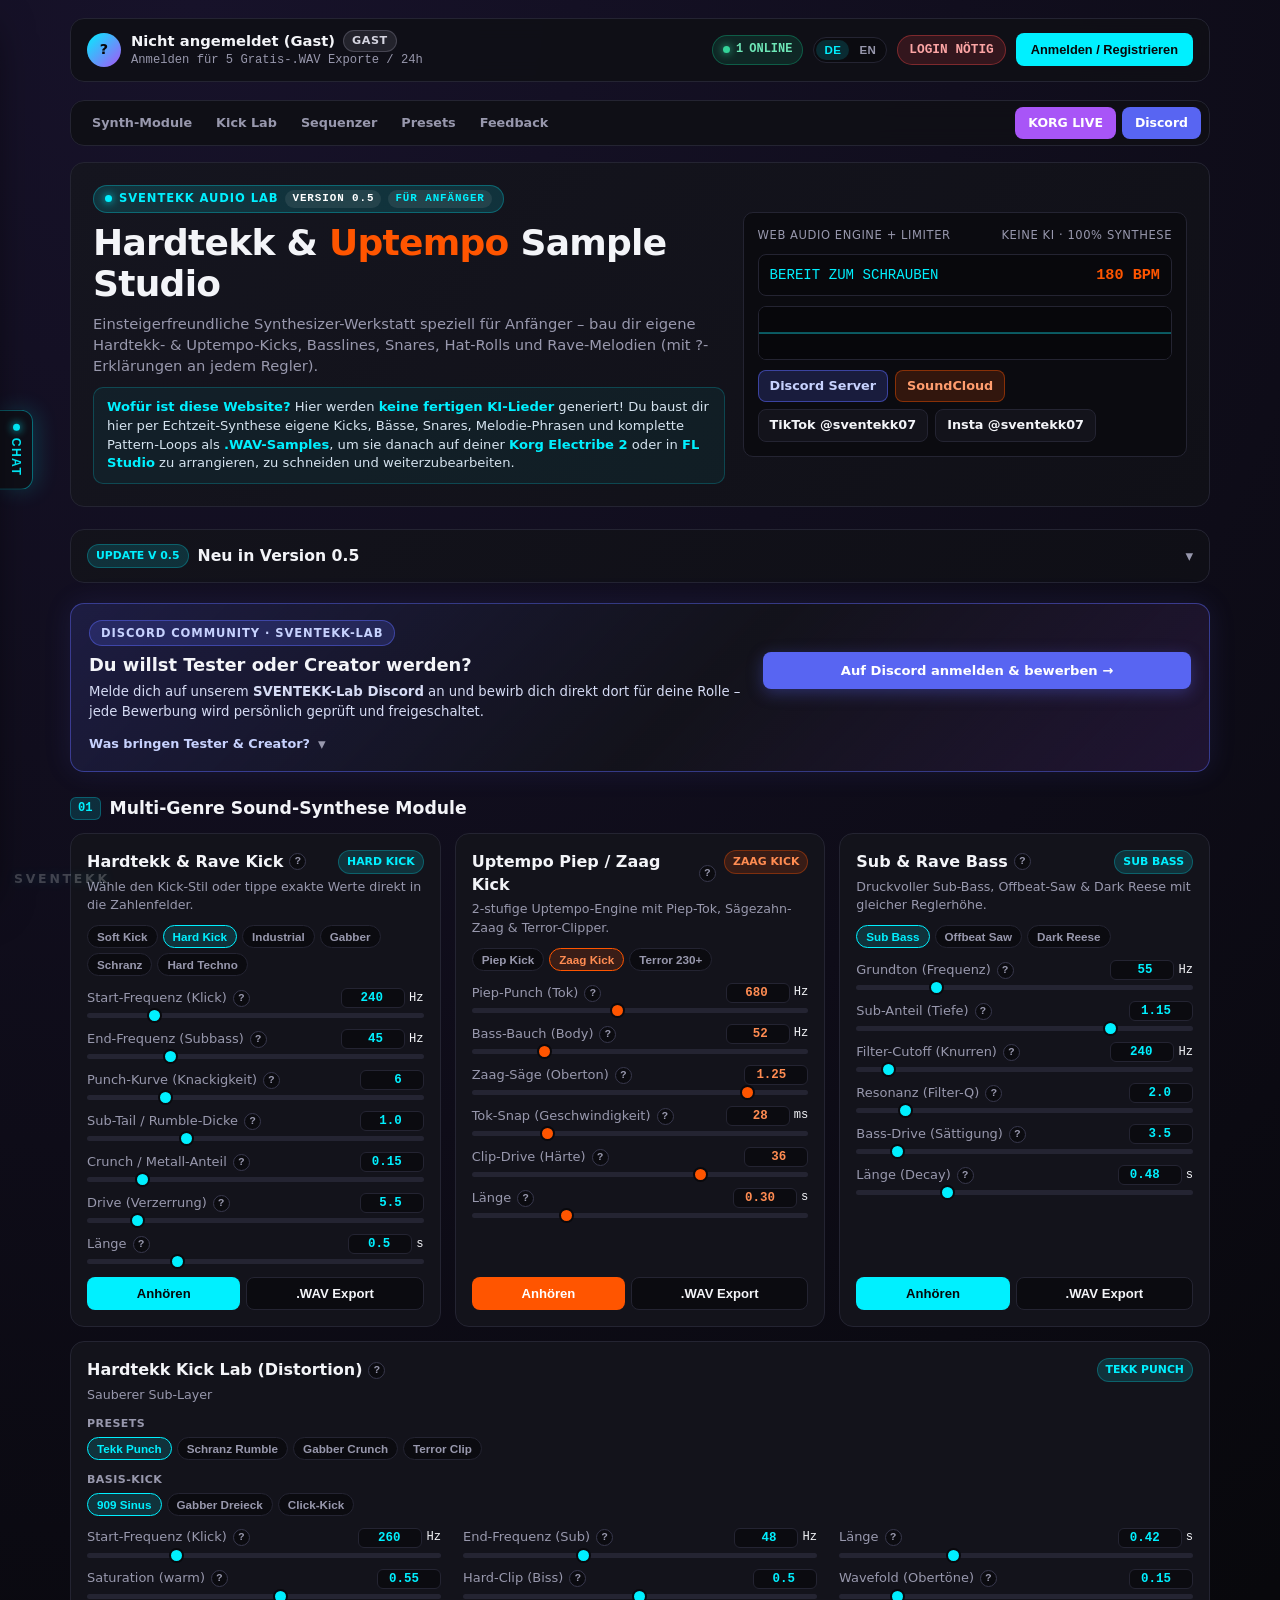
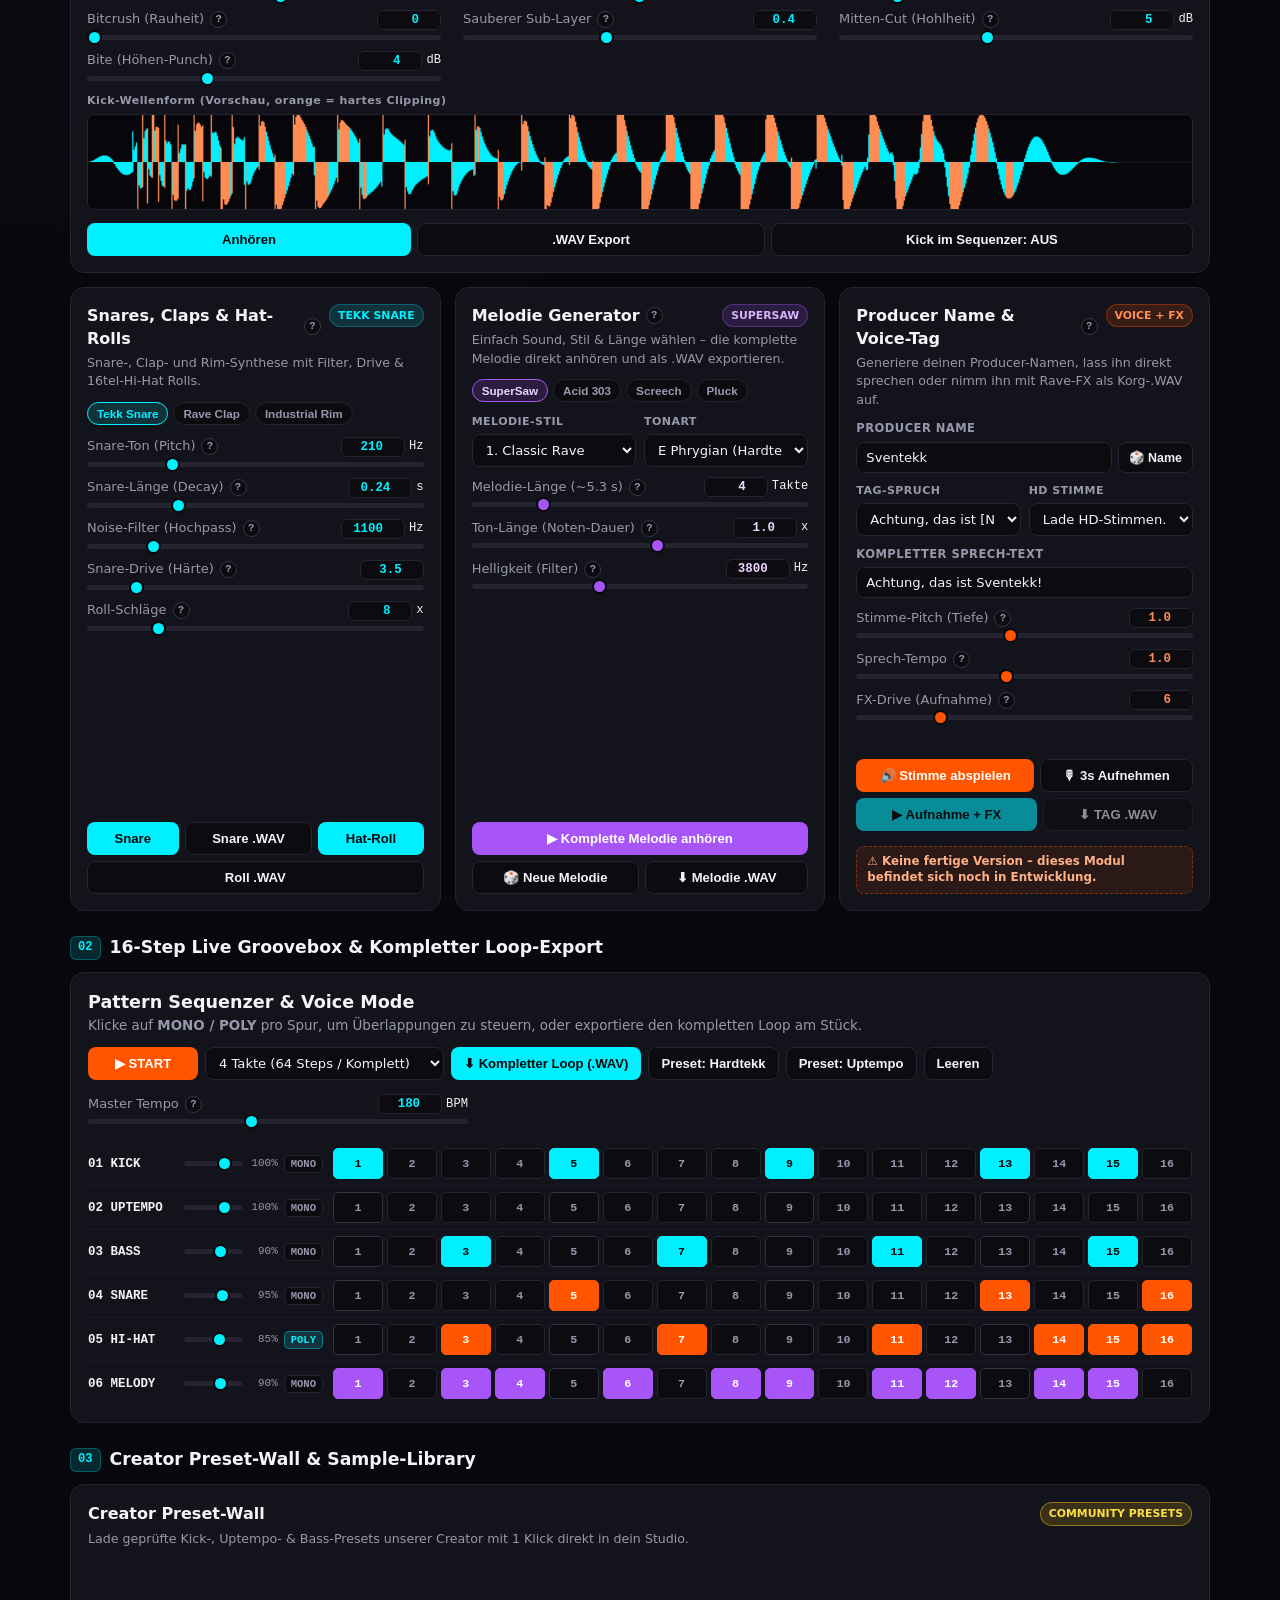
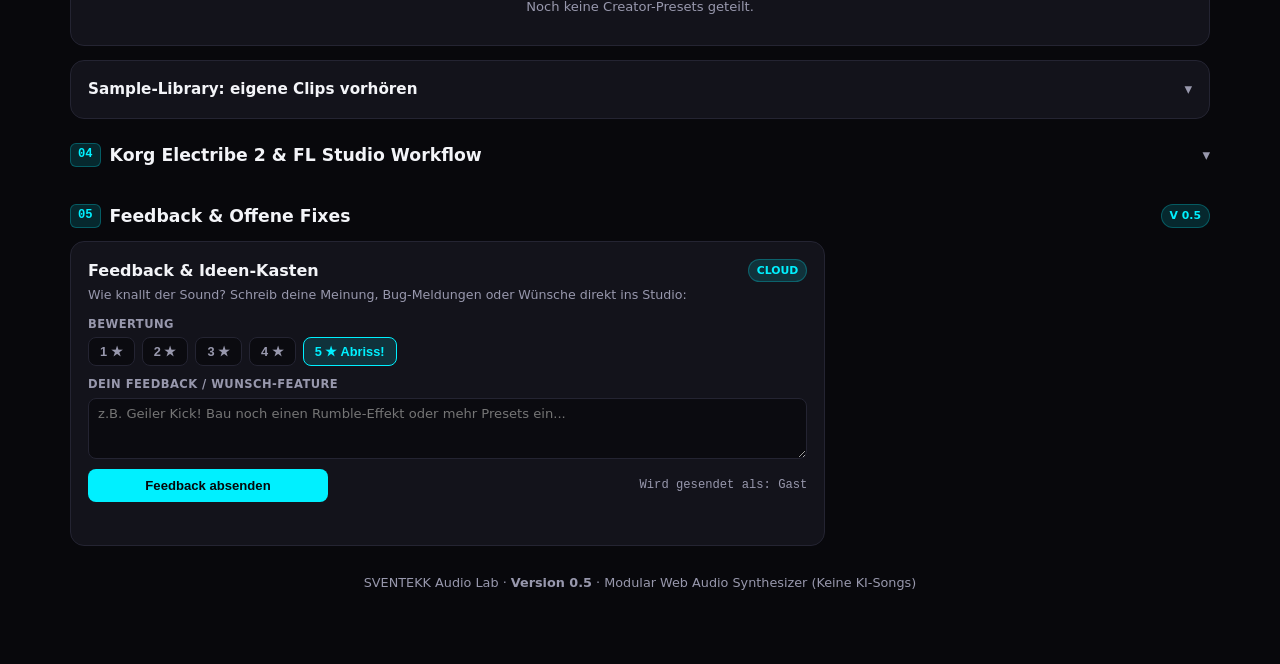
==== commit 4b214927: "Add files via upload" ====
--- a/index.html
+++ b/index.html
@@ -36,9 +36,19 @@
         <input type="password" id="auth-password" maxlength="64" autocomplete="current-password" placeholder="••••••••">
       </div>
 
-      <div class="form-field" id="role-code-field" style="display: none;">
-        <label data-i18n="auth_label_code">TESTER-CODE (OPTIONAL)</label>
-        <input type="password" id="auth-rolecode" maxlength="32" placeholder="Leer lassen für Free-Account" data-i18n-placeholder="auth_ph_code">
+      <div id="register-rules-box" class="rules-box" style="display: none;">
+        <div class="rules-title" data-i18n="rules_title">📜 SVENTEKK Studio-Regelwerk</div>
+        <ul class="rules-list" data-i18n-html="rules_list_html">
+          <li><strong>Keine verfassungsfeindlichen, extremistischen oder strafbaren Benutzernamen &amp; Inhalte</strong> (führt zum sofortigen Ban).</li>
+          <li>Respektvoller Umgang im Live-Chat &amp; Feedback (kein Hass, keine Beleidigungen).</li>
+          <li>Kein Spam, keine Fremdwerbung und keine Fake-/Mehrfach-Accounts.</li>
+          <li>Kein Ausnutzen von Bugs oder Umgehen des 24h-Export-Limits.</li>
+          <li>Verstöße können zu Stummschaltung, Kick oder dauerhaftem Ban führen.</li>
+        </ul>
+        <label class="rules-check">
+          <input type="checkbox" id="auth-rules-check">
+          <span data-i18n="rules_accept">Ich habe das Regelwerk gelesen und akzeptiere es.</span>
+        </label>
       </div>
 
       <div class="security-note" data-i18n-html="auth_security_html">
@@ -165,6 +175,10 @@
       </div>
 
       <div class="user-info-group">
+        <div class="online-badge" id="ui-active-users-badge" title="Aktive Nutzer im Studio">
+          <span class="live-dot"></span>
+          <span id="ui-active-users">1</span> <span data-i18n="top_online">ONLINE</span>
+        </div>
         <div class="lang-switch" role="group" aria-label="Language">
           <button type="button" id="lang-btn-de" class="lang-btn active" onclick="setLanguage('de')">DE</button>
           <button type="button" id="lang-btn-en" class="lang-btn" onclick="setLanguage('en')">EN</button>
@@ -173,12 +187,6 @@
           <span data-i18n="top_dev_exports">DEV .WAV EXPORTE:</span> <span id="wav-download-count">0</span>
         </div>
         <div class="credit-badge" id="ui-credits-badge">0 / 5 FREE</div>
-        <a href="https://discord.gg/jubxwavZa" target="_blank" rel="noopener noreferrer" class="btn btn-discord" style="padding: 8px 12px; font-size: 0.8rem; text-decoration: none;">
-          Discord
-        </a>
-        <a href="korg-live.html" id="btn-view-korg" class="btn btn-purple" style="padding: 8px 12px; font-size: 0.8rem; text-decoration: none;">
-          KORG LIVE
-        </a>
         <button type="button" id="btn-role-code" class="btn btn-ghost" style="padding: 8px 12px; font-size: 0.8rem;" onclick="openRoleModal()" data-i18n="top_tester_code">
           Tester-Code
         </button>
@@ -194,16 +202,32 @@
     <!-- STUDIO HAUPTANSICHT -->
     <div id="studio-page-view">
 
+      <!-- STICKY NAVIGATION -->
+      <nav class="section-nav" aria-label="Seiten-Navigation">
+        <div class="section-nav-links">
+          <a class="nav-link" href="#sec-synth" data-i18n="nav_synth">Synth-Module</a>
+          <a class="nav-link" href="#sec-lab" data-i18n="nav_lab">Kick Lab</a>
+          <a class="nav-link" href="#sec-seq" data-i18n="nav_seq">Sequenzer</a>
+          <a class="nav-link" href="#sec-presets" data-i18n="nav_presets">Presets</a>
+          <a class="nav-link" href="#sec-feedback" data-i18n="nav_feedback">Feedback</a>
+        </div>
+        <div class="section-nav-actions">
+          <a href="korg-live.html" id="btn-view-korg" class="btn btn-purple" style="padding: 6px 12px; font-size: 0.78rem; text-decoration: none;">KORG LIVE</a>
+          <a href="https://discord.gg/jubxwavZa" target="_blank" rel="noopener noreferrer" class="btn btn-discord" style="padding: 6px 12px; font-size: 0.78rem; text-decoration: none;">Discord</a>
+        </div>
+      </nav>
+
       <!-- HERO HEADER -->
       <header class="hero-bar">
         <div>
           <div class="pill-badge">
             <span class="live-dot"></span> SVENTEKK AUDIO LAB
-            <span class="version-tag" id="header-version-badge">VERSION 0.4</span>
+            <span class="version-tag" id="header-version-badge">VERSION 0.5</span>
+            <span class="version-tag" style="color: var(--cyan);" data-i18n="hero_beginner_tag">FÜR ANFÄNGER</span>
           </div>
           <h1 data-i18n-html="hero_title_html">Hardtekk &amp; <span class="accent">Uptempo</span> Sample Studio</h1>
           <p class="hero-desc" data-i18n="hero_desc">
-            Synthesizer-Werkstatt für eigene Hardtekk- &amp; Uptempo-Kicks, Basslines, Snares/Claps/Rims, Hat-Rolls und komplette Rave-Melodien mit exakter Zahleneingabe.
+            Einsteigerfreundliche Synthesizer-Werkstatt speziell für Anfänger – bau dir eigene Hardtekk- &amp; Uptempo-Kicks, Basslines, Snares, Hat-Rolls und Rave-Melodien (mit ?-Erklärungen an jedem Regler).
           </p>
 
           <div class="studio-notice-box" data-i18n-html="hero_notice_html">
@@ -230,15 +254,14 @@
         </div>
       </header>
 
-      <!-- NEU IN VERSION 0.4 -->
-      <section class="changelog-bar" aria-label="Neu in Version 0.4">
-        <div class="changelog-head">
+      <!-- NEU IN VERSION 0.5 -->
+      <details class="changelog-bar">
+        <summary class="changelog-head fold-summary">
           <div class="changelog-title">
-            <span class="chip">UPDATE V 0.4</span>
-            <h2 data-i18n="cl_title">Neu in Version 0.4</h2>
-          </div>
-          <a href="korg-live.html" class="nav-pill primary" data-i18n="cl_korg_btn">Korg Live öffnen &rarr;</a>
-        </div>
+            <span class="chip">UPDATE V 0.5</span>
+            <h2 data-i18n="cl_title">Neu in Version 0.5</h2>
+          </div>
+        </summary>
         <div class="changelog-grid">
           <div class="changelog-item purple">
             <div class="changelog-item-title" data-i18n="cl_1_title">DE / EN &amp; Live-Chat</div>
@@ -253,7 +276,7 @@
             <p data-i18n-html="cl_3_html">Neuer <strong>Producer Tag &amp; Voice</strong> Generator, Echtzeit-Wellenform, 2-Stufen-Uptempo &amp; Korg-Kurznamen.</p>
           </div>
         </div>
-      </section>
+      </details>
 
       <!-- DISCORD COMMUNITY & BEWERBUNG (TESTER / CREATOR) -->
       <section class="discord-banner" aria-label="Discord Community und Bewerbung">
@@ -269,6 +292,8 @@
             Auf Discord anmelden &amp; bewerben &rarr;
           </a>
         </div>
+        <details class="discord-more">
+          <summary class="fold-summary" data-i18n="dc_more">Was bringen Tester &amp; Creator?</summary>
         <div class="discord-roles-grid">
           <div class="discord-role-card tester">
             <div class="discord-role-title" data-i18n="dc_tester_title">Beta Tester werden</div>
@@ -279,16 +304,17 @@
             <p data-i18n-html="dc_creator_html">Eigene Hardtekk-/Uptempo-Kicks, Presets, Tracks oder Content rund um SVENTEKK teilen. Auf Discord anmelden und direkt im Kanal <code>#creator-anmeldung</code> bewerben.</p>
           </div>
         </div>
+        </details>
       </section>
 
       <!-- 01: SYNTH GENERATOREN -->
       <div class="section-head">
-        <h2 class="section-title"><span class="section-num">01</span> <span data-i18n="sec_01">Multi-Genre Sound-Synthese Module</span></h2>
+        <h2 class="section-title" id="sec-synth"><span class="section-num">01</span> <span data-i18n="sec_01">Multi-Genre Sound-Synthese Module</span></h2>
       </div>
 
       <div class="modules-grid">
         <!-- Modul 1: Hardtekk & Rave Kick -->
-        <div class="synth-card">
+        <div class="synth-card" data-help-mod="mod_kick">
           <div>
             <div class="card-top">
               <h3 data-i18n="m1_title">Hardtekk &amp; Rave Kick</h3>
@@ -364,7 +390,7 @@
         </div>
 
         <!-- Modul 2: Uptempo Piep / Zaag Kick -->
-        <div class="synth-card orange-theme">
+        <div class="synth-card orange-theme" data-help-mod="mod_uptempo">
           <div>
             <div class="card-top">
               <h3 data-i18n="m2_title">Uptempo Piep / Zaag Kick</h3>
@@ -430,7 +456,7 @@
         </div>
 
         <!-- Modul 3: Sub & Rave Bass -->
-        <div class="synth-card">
+        <div class="synth-card" data-help-mod="mod_bass">
           <div>
             <div class="card-top">
               <h3 data-i18n="m3_title">Sub &amp; Rave Bass</h3>
@@ -495,8 +521,115 @@
           </div>
         </div>
 
+        <!-- Modul 3B: Hardtekk Kick Lab (Distortion nur für Kicks) -->
+        <div class="synth-card lab-wide" id="sec-lab" data-help-mod="mod_lab" style="grid-column: span 3;">
+          <div>
+            <div class="card-top">
+              <h3 data-i18n="lab_title">Hardtekk Kick Lab (Distortion)</h3>
+              <span class="chip" id="lab-badge">TEKK PUNCH</span>
+            </div>
+            <p class="card-sub" data-i18n="lab_sub">Baue deinen eigenen Hardtekk-Kick: Basis wählen, dann in 3 Stufen verzerren und per EQ ausformen.</p>
+
+            <div class="lab-pill-label" data-i18n="lab_preset_label">PRESETS</div>
+            <div class="style-pills">
+              <button type="button" class="style-btn lab-style lab-preset-btn active" data-labpreset="tekk" onclick="setLabPreset('tekk')">Tekk Punch</button>
+              <button type="button" class="style-btn lab-style lab-preset-btn" data-labpreset="schranz" onclick="setLabPreset('schranz')">Schranz Rumble</button>
+              <button type="button" class="style-btn lab-style lab-preset-btn" data-labpreset="gabber" onclick="setLabPreset('gabber')">Gabber Crunch</button>
+              <button type="button" class="style-btn lab-style lab-preset-btn" data-labpreset="terror" onclick="setLabPreset('terror')">Terror Clip</button>
+            </div>
+
+            <div class="lab-pill-label" data-i18n="lab_base_label">BASIS-KICK</div>
+            <div class="style-pills">
+              <button type="button" class="style-btn lab-style lab-base-btn active" data-labbase="sine" onclick="setLabBase('sine')">909 Sinus</button>
+              <button type="button" class="style-btn lab-style lab-base-btn" data-labbase="triangle" onclick="setLabBase('triangle')">Gabber Dreieck</button>
+              <button type="button" class="style-btn lab-style lab-base-btn" data-labbase="click" onclick="setLabBase('click')">Click-Kick</button>
+            </div>
+
+            <div class="sliders">
+              <div class="slider-item">
+                <label>
+                  <span data-i18n="lab_start">Start-Frequenz (Klick)</span>
+                  <span class="num-unit"><input type="number" class="num-box" id="num-lab-start" min="120" max="700" step="5" value="260"> Hz</span>
+                </label>
+                <input type="range" id="lab_start" min="120" max="700" step="5" value="260">
+              </div>
+              <div class="slider-item">
+                <label>
+                  <span data-i18n="lab_end">End-Frequenz (Sub)</span>
+                  <span class="num-unit"><input type="number" class="num-box" id="num-lab-end" min="32" max="80" step="1" value="48"> Hz</span>
+                </label>
+                <input type="range" id="lab_end" min="32" max="80" step="1" value="48">
+              </div>
+              <div class="slider-item">
+                <label>
+                  <span data-i18n="m1_len">Länge</span>
+                  <span class="num-unit"><input type="number" class="num-box" id="num-lab-dauer" min="0.2" max="0.9" step="0.01" value="0.42"> s</span>
+                </label>
+                <input type="range" id="lab_dauer" min="0.2" max="0.9" step="0.01" value="0.42">
+              </div>
+              <div class="slider-item">
+                <label>
+                  <span data-i18n="lab_sat">Saturation (warm)</span>
+                  <span class="num-unit"><input type="number" class="num-box" id="num-lab-sat" min="0" max="1" step="0.05" value="0.55"></span>
+                </label>
+                <input type="range" id="lab_sat" min="0" max="1" step="0.05" value="0.55">
+              </div>
+              <div class="slider-item">
+                <label>
+                  <span data-i18n="lab_clip">Hard-Clip (Biss)</span>
+                  <span class="num-unit"><input type="number" class="num-box" id="num-lab-clip" min="0" max="1" step="0.05" value="0.5"></span>
+                </label>
+                <input type="range" id="lab_clip" min="0" max="1" step="0.05" value="0.5">
+              </div>
+              <div class="slider-item">
+                <label>
+                  <span data-i18n="lab_fold">Wavefold (Obertöne)</span>
+                  <span class="num-unit"><input type="number" class="num-box" id="num-lab-fold" min="0" max="1" step="0.05" value="0.15"></span>
+                </label>
+                <input type="range" id="lab_fold" min="0" max="1" step="0.05" value="0.15">
+              </div>
+              <div class="slider-item">
+                <label>
+                  <span data-i18n="lab_crush">Bitcrush (Rauheit)</span>
+                  <span class="num-unit"><input type="number" class="num-box" id="num-lab-crush" min="0" max="1" step="0.05" value="0"></span>
+                </label>
+                <input type="range" id="lab_crush" min="0" max="1" step="0.05" value="0">
+              </div>
+              <div class="slider-item">
+                <label>
+                  <span data-i18n="lab_sub">Sauberer Sub-Layer</span>
+                  <span class="num-unit"><input type="number" class="num-box" id="num-lab-sub" min="0" max="1" step="0.05" value="0.4"></span>
+                </label>
+                <input type="range" id="lab_sub" min="0" max="1" step="0.05" value="0.4">
+              </div>
+              <div class="slider-item">
+                <label>
+                  <span data-i18n="lab_mid">Mitten-Cut (Hohlheit)</span>
+                  <span class="num-unit"><input type="number" class="num-box" id="num-lab-mid" min="0" max="12" step="0.5" value="5"> dB</span>
+                </label>
+                <input type="range" id="lab_mid" min="0" max="12" step="0.5" value="5">
+              </div>
+              <div class="slider-item">
+                <label>
+                  <span data-i18n="lab_bite">Bite (Höhen-Punch)</span>
+                  <span class="num-unit"><input type="number" class="num-box" id="num-lab-bite" min="0" max="12" step="0.5" value="4"> dB</span>
+                </label>
+                <input type="range" id="lab_bite" min="0" max="12" step="0.5" value="4">
+              </div>
+            </div>
+
+            <div class="lab-pill-label" style="margin-top: 12px;" data-i18n="lab_preview_label">Kick-Wellenform (Vorschau, orange = hartes Clipping)</div>
+            <canvas id="lab-scope" class="lab-scope" width="900" height="96" aria-label="Kick Waveform Preview"></canvas>
+          </div>
+          <div class="actions">
+            <button type="button" class="btn btn-cyan" onclick="playLabKick()" data-i18n="btn_listen">Anhören</button>
+            <button type="button" class="btn btn-ghost" onclick="downloadLabKick()" data-i18n="btn_wav">.WAV Export</button>
+            <button type="button" id="btn-lab-seq" class="btn btn-ghost" onclick="toggleLabSeq()">Kick im Sequenzer: AUS</button>
+          </div>
+        </div>
+
         <!-- Modul 4: Snares, Claps & Hi-Hat Rolls -->
-        <div class="synth-card">
+        <div class="synth-card" data-help-mod="mod_snare">
           <div>
             <div class="card-top">
               <h3 data-i18n="m4_title">Snares, Claps &amp; Hat-Rolls</h3>
@@ -557,7 +690,7 @@
         </div>
 
         <!-- Modul 5: Melodie Generator -->
-        <div class="synth-card purple-theme">
+        <div class="synth-card purple-theme" data-help-mod="mod_melody">
           <div>
             <div class="card-top">
               <h3 data-i18n="m5_title">Melodie Generator</h3>
@@ -631,7 +764,7 @@
         </div>
 
         <!-- Modul 6: Producer Name & Voice-Tag Studio -->
-        <div class="synth-card orange-theme">
+        <div class="synth-card orange-theme" data-help-mod="mod_tag">
           <div>
             <div class="card-top">
               <h3 data-i18n="tag_title">Producer Name &amp; Voice-Tag</h3>
@@ -712,7 +845,7 @@
 
       <!-- 02: LIVE STEP SEQUENZER -->
       <div class="section-head">
-        <h2 class="section-title"><span class="section-num">02</span> <span data-i18n="sec_02">16-Step Live Groovebox &amp; Kompletter Loop-Export</span></h2>
+        <h2 class="section-title" id="sec-seq"><span class="section-num">02</span> <span data-i18n="sec_02">16-Step Live Groovebox &amp; Kompletter Loop-Export</span></h2>
       </div>
 
       <div class="panel-box">
@@ -751,7 +884,7 @@
 
       <!-- 03: CREATOR PRESET-WALL & SAMPLE LIBRARY -->
       <div class="section-head">
-        <h2 class="section-title"><span class="section-num">03</span> <span data-i18n="sec_03">Creator Preset-Wall &amp; Sample-Library</span></h2>
+        <h2 class="section-title" id="sec-presets"><span class="section-num">03</span> <span data-i18n="sec_03">Creator Preset-Wall &amp; Sample-Library</span></h2>
       </div>
 
       <div class="panel-box" style="margin-bottom: 14px;">
@@ -775,7 +908,8 @@
         <div id="creator-presets-list" class="sample-grid"></div>
       </div>
 
-      <div class="panel-box">
+      <details class="panel-box fold-panel">
+        <summary class="fold-summary"><span data-i18n="lib_fold">Sample-Library: eigene Clips vorhören</span></summary>
         <div class="library-header">
           <div>
             <h3 style="font-size: 1.1rem;" data-i18n="lib_title">Eigene Audio-Clips &amp; Kicks vorhören</h3>
@@ -787,12 +921,13 @@
           </label>
         </div>
         <div id="sample-library-list" class="sample-grid"></div>
-      </div>
+      </details>
 
       <!-- 04: WORKFLOW -->
-      <div class="section-head">
+      <details class="fold-section">
+      <summary class="section-head fold-summary">
         <h2 class="section-title"><span class="section-num">04</span> <span data-i18n="sec_04">Korg Electribe 2 &amp; FL Studio Workflow</span></h2>
-      </div>
+      </summary>
 
       <div class="workflow-grid">
         <div class="wf-step">
@@ -809,10 +944,12 @@
         </div>
       </div>
 
+      </details>
+
       <!-- 05: FEEDBACK & FIX-NOTIZBLOCK -->
       <div class="section-head">
-        <h2 class="section-title"><span class="section-num">05</span> <span data-i18n="sec_06">Feedback &amp; Offene Fixes</span></h2>
-        <span class="chip" id="feedback-version-chip">V 0.4</span>
+        <h2 class="section-title" id="sec-feedback"><span class="section-num">05</span> <span data-i18n="sec_06">Feedback &amp; Offene Fixes</span></h2>
+        <span class="chip" id="feedback-version-chip">V 0.5</span>
       </div>
 
       <div class="modules-grid">
@@ -880,6 +1017,20 @@
         </div>
 
         <div class="panel-box" style="overflow-x: auto; margin-bottom: 18px;">
+          <div class="admin-stats-grid">
+            <div class="admin-stat-card">
+              <span class="admin-stat-label" data-i18n="admin_stat_total_label">REGISTRIERTE ACCOUNTS</span>
+              <strong class="admin-stat-val" id="admin-stat-total">-</strong>
+            </div>
+            <div class="admin-stat-card">
+              <span class="admin-stat-label" data-i18n="admin_stat_24h_label">HEUTE ANGEMELDET (24H)</span>
+              <strong class="admin-stat-val" id="admin-stat-24h">-</strong>
+            </div>
+            <div class="admin-stat-card">
+              <span class="admin-stat-label" data-i18n="admin_stat_team_label">TESTER / CREATOR / DEV</span>
+              <strong class="admin-stat-val" id="admin-stat-team">-</strong>
+            </div>
+          </div>
           <h3 style="font-size: 0.98rem; margin-bottom: 6px;" data-i18n-html="admin_users_title_html">Registrierte Accounts, Ränge &amp; Moderation (<code>studio_profiles</code>)</h3>
           <p style="font-size: 0.8rem; color: var(--text-dim); margin-bottom: 10px;" data-i18n-html="admin_users_sub_html">
             Als <strong>Entwickler</strong> kannst du Ränge (<code>free</code>, <code>tester</code>, <code>creator</code>, <code>entwickler</code>) vergeben sowie Nutzer stummen, kicken oder bannen.
@@ -921,12 +1072,14 @@
       </div>
 
       <footer>
-        SVENTEKK Audio Lab &middot; <strong id="footer-version-text">Version 0.4</strong> &middot; <span data-i18n="footer_suffix">Modular Web Audio Synthesizer (Keine KI-Songs)</span>
+        SVENTEKK Audio Lab &middot; <strong id="footer-version-text">Version 0.5</strong> &middot; <span data-i18n="footer_suffix">Modular Web Audio Synthesizer (Keine KI-Songs)</span>
       </footer>
 
     </div>
 
   </div>
+
+  <div class="studio-watermark" aria-hidden="true">SVENTEKK</div>
 
   <!-- SKRIPTE IN KLARER REIHENFOLGE -->
   <script src="cloud.js"></script>
--- a/style.css
+++ b/style.css
@@ -119,6 +119,56 @@
   border-color: rgba(255, 85, 0, 0.45);
 }
 
+.online-badge {
+  display: inline-flex;
+  align-items: center;
+  gap: 6px;
+  font-family: monospace;
+  font-size: 0.75rem;
+  font-weight: 800;
+  padding: 5px 10px;
+  border-radius: 999px;
+  background: rgba(16, 185, 129, 0.14);
+  color: #6ee7b7;
+  border: 1px solid rgba(16, 185, 129, 0.38);
+  white-space: nowrap;
+}
+
+.online-badge .live-dot {
+  background: #34d399;
+  box-shadow: 0 0 8px #34d399;
+}
+
+.admin-stats-grid {
+  display: grid;
+  grid-template-columns: repeat(3, minmax(0, 1fr));
+  gap: 10px;
+  margin-bottom: 14px;
+}
+
+.admin-stat-card {
+  background: var(--bg-input);
+  border: 1px solid var(--border);
+  border-radius: var(--radius-md);
+  padding: 10px 12px;
+  display: flex;
+  flex-direction: column;
+  gap: 3px;
+}
+
+.admin-stat-label {
+  font-size: 0.68rem;
+  font-weight: 700;
+  color: var(--text-dim);
+  letter-spacing: 0.05em;
+}
+
+.admin-stat-val {
+  font-family: monospace;
+  font-size: 1.2rem;
+  color: var(--cyan);
+}
+
 .lang-switch {
   display: inline-flex;
   align-items: center;
@@ -613,6 +663,150 @@
   display: flex;
   align-items: center;
   gap: 6px;
+}
+
+.lab-wide .sliders {
+  display: grid;
+  grid-template-columns: repeat(3, minmax(0, 1fr));
+  gap: 11px 22px;
+}
+
+.section-nav {
+  position: sticky;
+  top: 8px;
+  z-index: 900;
+  display: flex;
+  align-items: center;
+  justify-content: space-between;
+  gap: 10px;
+  background: rgba(16, 16, 22, 0.93);
+  border: 1px solid var(--border);
+  border-radius: 14px;
+  padding: 6px 8px 6px 10px;
+  margin-bottom: 16px;
+  backdrop-filter: blur(10px);
+}
+
+.section-nav-links {
+  display: flex;
+  gap: 2px;
+  overflow-x: auto;
+  scrollbar-width: none;
+  min-width: 0;
+}
+
+.section-nav-links::-webkit-scrollbar {
+  display: none;
+}
+
+.section-nav .nav-link {
+  color: var(--text-dim);
+  text-decoration: none;
+  font-size: 0.8rem;
+  font-weight: 700;
+  padding: 6px 11px;
+  border-radius: 8px;
+  white-space: nowrap;
+  transition: 0.14s ease;
+}
+
+.section-nav .nav-link:hover {
+  color: var(--cyan);
+  background: var(--cyan-dim);
+}
+
+.section-nav-actions {
+  display: flex;
+  gap: 6px;
+  flex: 0 0 auto;
+}
+
+[id^="sec-"] {
+  scroll-margin-top: 76px;
+}
+
+details > summary {
+  list-style: none;
+  cursor: pointer;
+}
+
+details > summary::-webkit-details-marker {
+  display: none;
+}
+
+.fold-summary {
+  display: flex;
+  align-items: center;
+  justify-content: space-between;
+  gap: 10px;
+}
+
+.fold-summary::after {
+  content: '▾';
+  color: var(--text-dim);
+  font-size: 0.95rem;
+  transition: transform 0.15s ease;
+}
+
+details[open] > .fold-summary::after {
+  transform: rotate(180deg);
+}
+
+details.changelog-bar > summary.changelog-head {
+  margin-bottom: 0;
+}
+
+details.changelog-bar[open] > summary.changelog-head {
+  margin-bottom: 11px;
+}
+
+.fold-panel > summary {
+  font-size: 0.95rem;
+  font-weight: 750;
+}
+
+.fold-panel[open] > summary {
+  margin-bottom: 12px;
+}
+
+.discord-more {
+  margin-top: 4px;
+}
+
+.discord-more > summary {
+  font-size: 0.8rem;
+  font-weight: 700;
+  color: #c7d2fe;
+  justify-content: flex-start;
+  gap: 8px;
+  margin-bottom: 0;
+}
+
+.discord-more[open] > summary {
+  margin-bottom: 10px;
+}
+
+.lab-pill-label {
+  font-size: 0.69rem;
+  font-weight: 700;
+  color: var(--text-dim);
+  letter-spacing: 0.04em;
+  margin-bottom: 5px;
+}
+
+.lab-scope {
+  width: 100%;
+  height: 96px;
+  display: block;
+  background: #07070b;
+  border: 1px solid var(--border);
+  border-radius: var(--radius-sm);
+}
+
+@media (max-width: 1050px) {
+  .lab-wide .sliders {
+    grid-template-columns: 1fr;
+  }
 }
 
 .module-wip-note {
@@ -1403,6 +1597,96 @@
   color: #fca5a5;
 }
 
+.studio-watermark {
+  position: fixed;
+  left: 14px;
+  bottom: 12px;
+  z-index: 800;
+  pointer-events: none;
+  user-select: none;
+  font-size: 0.78rem;
+  font-weight: 900;
+  letter-spacing: 0.22em;
+  color: rgba(243, 244, 248, 0.22);
+  text-shadow: 0 0 12px rgba(0, 240, 255, 0.14);
+}
+
+.help-btn {
+  display: inline-flex;
+  align-items: center;
+  justify-content: center;
+  width: 17px;
+  height: 17px;
+  border-radius: 50%;
+  border: 1px solid var(--border-hover);
+  background: var(--bg-input);
+  color: var(--text-dim);
+  font-family: monospace;
+  font-size: 0.66rem;
+  font-weight: 800;
+  line-height: 1;
+  cursor: pointer;
+  flex: 0 0 auto;
+  transition: 0.12s ease;
+}
+
+.help-btn:hover,
+.help-btn[aria-expanded="true"] {
+  border-color: var(--cyan);
+  color: var(--cyan);
+  background: var(--cyan-dim);
+}
+
+.synth-card.orange-theme .help-btn:hover,
+.synth-card.orange-theme .help-btn[aria-expanded="true"] {
+  border-color: var(--orange);
+  color: #ff9d6e;
+  background: var(--orange-dim);
+}
+
+.synth-card.purple-theme .help-btn:hover,
+.synth-card.purple-theme .help-btn[aria-expanded="true"] {
+  border-color: var(--purple);
+  color: #e9d5ff;
+  background: var(--purple-dim);
+}
+
+.help-label-group {
+  display: inline-flex;
+  align-items: center;
+  gap: 6px;
+  min-width: 0;
+}
+
+.help-box {
+  display: none;
+  font-size: 0.75rem;
+  color: #cdd5e7;
+  background: rgba(0, 240, 255, 0.06);
+  border: 1px solid rgba(0, 240, 255, 0.24);
+  border-radius: var(--radius-sm);
+  padding: 7px 10px;
+  line-height: 1.4;
+}
+
+.help-box.mod-help {
+  margin-bottom: 10px;
+}
+
+.help-box.open {
+  display: block;
+}
+
+.synth-card.orange-theme .help-box {
+  background: rgba(255, 85, 0, 0.08);
+  border-color: rgba(255, 85, 0, 0.3);
+}
+
+.synth-card.purple-theme .help-box {
+  background: rgba(168, 85, 247, 0.08);
+  border-color: rgba(168, 85, 247, 0.3);
+}
+
 footer {
   margin-top: 28px;
   text-align: center;
@@ -1432,7 +1716,9 @@
 .modal-card {
   position: relative;
   width: 100%;
-  max-width: 420px;
+  max-width: 440px;
+  max-height: calc(100vh - 28px);
+  overflow-y: auto;
   background: var(--bg-card);
   border: 1px solid var(--border-hover);
   border-radius: var(--radius-lg);
@@ -1490,6 +1776,50 @@
   border-radius: var(--radius-sm);
   padding: 7px 9px;
   margin-bottom: 10px;
+}
+
+.rules-box {
+  background: rgba(0, 240, 255, 0.04);
+  border: 1px solid rgba(0, 240, 255, 0.25);
+  border-radius: var(--radius-sm);
+  padding: 10px 12px;
+  margin-bottom: 10px;
+}
+
+.rules-title {
+  font-size: 0.78rem;
+  font-weight: 800;
+  color: var(--cyan);
+  margin-bottom: 6px;
+}
+
+.rules-list {
+  margin: 0 0 9px 16px;
+  font-size: 0.75rem;
+  color: var(--text-dim);
+  line-height: 1.42;
+}
+
+.rules-list li + li {
+  margin-top: 3px;
+}
+
+.rules-check {
+  display: flex;
+  align-items: center;
+  gap: 8px;
+  font-size: 0.78rem;
+  font-weight: 700;
+  color: var(--text);
+  cursor: pointer;
+}
+
+.rules-check input[type="checkbox"] {
+  width: 16px;
+  height: 16px;
+  accent-color: var(--cyan);
+  cursor: pointer;
+  flex: 0 0 auto;
 }
 
 .auth-msg {
